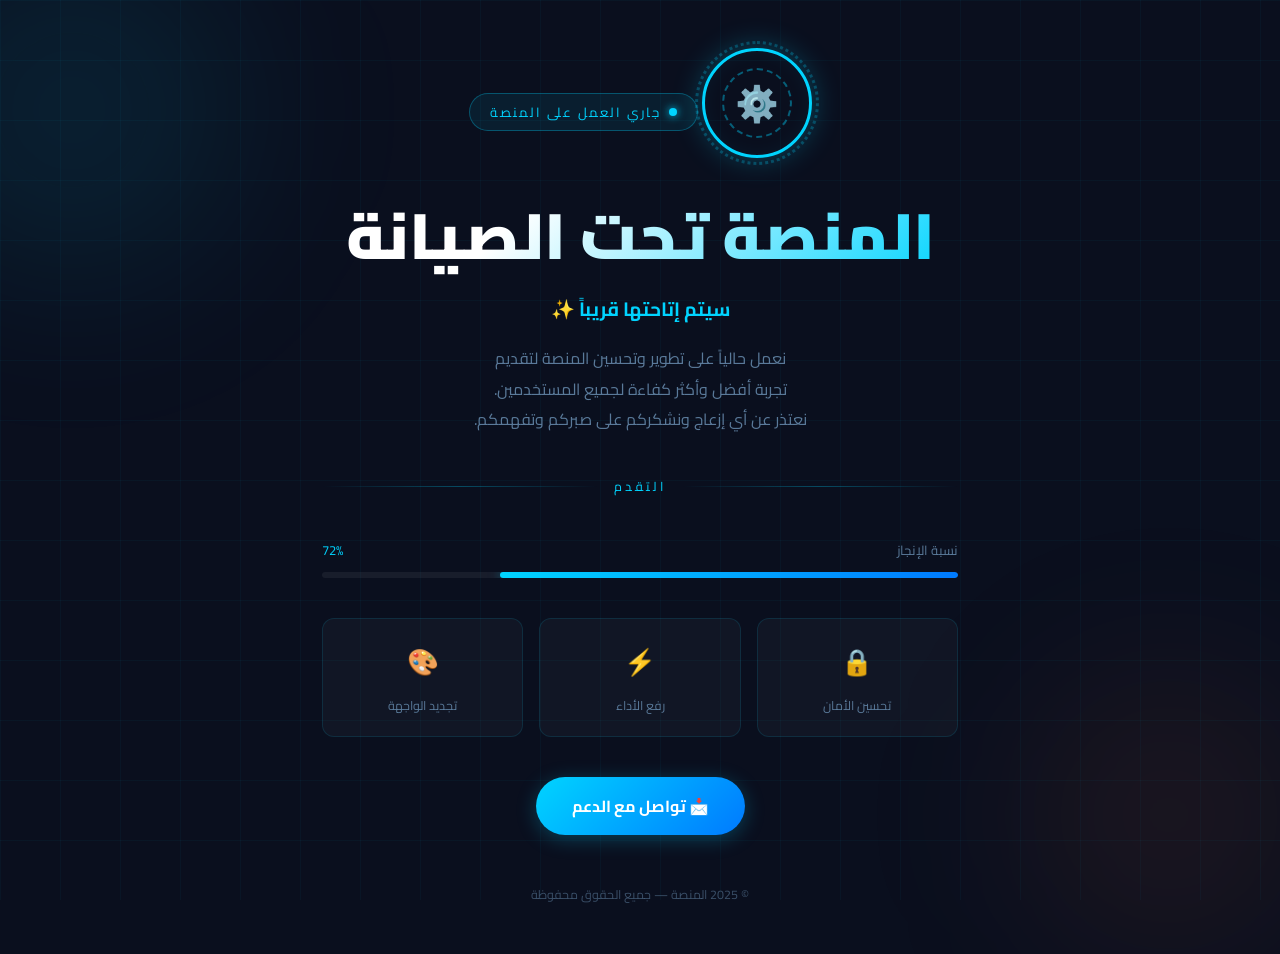
==== index.html @ c3a26ca6 "index.html" ====
<!DOCTYPE html>
<html lang="ar" dir="rtl">
<head>
  <meta charset="UTF-8" />
  <meta name="viewport" content="width=device-width, initial-scale=1.0"/>
  <title>تحت الصيانة</title>
  <link href="https://fonts.googleapis.com/css2?family=Cairo:wght@300;400;700;900&display=swap" rel="stylesheet"/>
  <style>
    *, *::before, *::after { margin: 0; padding: 0; box-sizing: border-box; }

    :root {
      --bg: #0a0f1e;
      --accent: #00d4ff;
      --accent2: #ff6b35;
      --text: #e8f4fd;
      --muted: #5a7a9a;
      --glow: rgba(0, 212, 255, 0.15);
    }

    body {
      background: var(--bg);
      font-family: 'Cairo', sans-serif;
      color: var(--text);
      min-height: 100vh;
      display: flex;
      align-items: center;
      justify-content: center;
      overflow: hidden;
      position: relative;
    }

    /* Animated grid background */
    body::before {
      content: '';
      position: fixed;
      inset: 0;
      background-image:
        linear-gradient(rgba(0,212,255,0.04) 1px, transparent 1px),
        linear-gradient(90deg, rgba(0,212,255,0.04) 1px, transparent 1px);
      background-size: 60px 60px;
      animation: gridMove 20s linear infinite;
      pointer-events: none;
    }

    @keyframes gridMove {
      0% { transform: translateY(0); }
      100% { transform: translateY(60px); }
    }

    /* Glowing orbs */
    .orb {
      position: fixed;
      border-radius: 50%;
      filter: blur(80px);
      pointer-events: none;
      animation: drift 8s ease-in-out infinite alternate;
    }
    .orb1 {
      width: 400px; height: 400px;
      background: radial-gradient(circle, rgba(0,212,255,0.12), transparent);
      top: -10%; left: -10%;
    }
    .orb2 {
      width: 350px; height: 350px;
      background: radial-gradient(circle, rgba(255,107,53,0.1), transparent);
      bottom: -10%; right: -5%;
      animation-delay: -4s;
    }
    @keyframes drift {
      from { transform: translate(0, 0); }
      to { transform: translate(30px, 30px); }
    }

    .container {
      position: relative;
      z-index: 10;
      text-align: center;
      padding: 3rem 2rem;
      max-width: 700px;
      width: 100%;
    }

    /* Gear icon */
    .gear-wrapper {
      position: relative;
      display: inline-block;
      margin-bottom: 2.5rem;
    }
    .gear-outer {
      width: 110px; height: 110px;
      border: 3px solid var(--accent);
      border-radius: 50%;
      display: flex; align-items: center; justify-content: center;
      position: relative;
      animation: spin 12s linear infinite;
      box-shadow: 0 0 30px rgba(0,212,255,0.3), inset 0 0 20px rgba(0,212,255,0.05);
    }
    .gear-inner {
      width: 70px; height: 70px;
      border: 2px dashed rgba(0,212,255,0.4);
      border-radius: 50%;
      display: flex; align-items: center; justify-content: center;
      animation: spin 6s linear infinite reverse;
    }
    .gear-icon {
      font-size: 2.2rem;
      animation: spin 4s linear infinite;
    }
    @keyframes spin {
      from { transform: rotate(0deg); }
      to { transform: rotate(360deg); }
    }

    /* Teeth around gear */
    .gear-outer::before {
      content: '';
      position: absolute;
      inset: -10px;
      border-radius: 50%;
      border: 3px dotted rgba(0,212,255,0.25);
    }

    /* Status badge */
    .status-badge {
      display: inline-flex;
      align-items: center;
      gap: 8px;
      background: rgba(0,212,255,0.08);
      border: 1px solid rgba(0,212,255,0.3);
      border-radius: 50px;
      padding: 6px 20px;
      font-size: 0.82rem;
      color: var(--accent);
      letter-spacing: 2px;
      text-transform: uppercase;
      margin-bottom: 1.8rem;
    }
    .pulse-dot {
      width: 8px; height: 8px;
      background: var(--accent);
      border-radius: 50%;
      animation: pulse 1.5s ease-in-out infinite;
      box-shadow: 0 0 8px var(--accent);
    }
    @keyframes pulse {
      0%, 100% { transform: scale(1); opacity: 1; }
      50% { transform: scale(1.4); opacity: 0.5; }
    }

    h1 {
      font-size: clamp(2.4rem, 6vw, 4rem);
      font-weight: 900;
      line-height: 1.2;
      margin-bottom: 1rem;
      background: linear-gradient(135deg, #fff 30%, var(--accent) 100%);
      -webkit-background-clip: text;
      -webkit-text-fill-color: transparent;
      background-clip: text;
    }

    .subtitle {
      font-size: 1.2rem;
      color: var(--accent);
      font-weight: 700;
      margin-bottom: 1rem;
    }

    p {
      font-size: 1rem;
      color: var(--muted);
      line-height: 1.9;
      margin-bottom: 2.5rem;
    }

    /* Divider */
    .divider {
      display: flex; align-items: center; gap: 1rem;
      margin-bottom: 2.5rem;
    }
    .divider-line {
      flex: 1;
      height: 1px;
      background: linear-gradient(to right, transparent, rgba(0,212,255,0.3), transparent);
    }
    .divider-text {
      color: var(--accent);
      font-size: 0.8rem;
      letter-spacing: 3px;
    }

    /* Progress bar */
    .progress-section {
      margin-bottom: 2.5rem;
    }
    .progress-label {
      display: flex;
      justify-content: space-between;
      font-size: 0.82rem;
      color: var(--muted);
      margin-bottom: 0.6rem;
    }
    .progress-bar {
      height: 6px;
      background: rgba(255,255,255,0.06);
      border-radius: 10px;
      overflow: hidden;
    }
    .progress-fill {
      height: 100%;
      width: 0;
      border-radius: 10px;
      background: linear-gradient(90deg, var(--accent), #007aff);
      box-shadow: 0 0 12px rgba(0,212,255,0.5);
      animation: fillBar 3s ease-out forwards 0.5s;
    }
    @keyframes fillBar {
      to { width: 72%; }
    }

    /* Cards */
    .cards {
      display: grid;
      grid-template-columns: repeat(3, 1fr);
      gap: 1rem;
      margin-bottom: 2.5rem;
    }
    .card {
      background: rgba(255,255,255,0.03);
      border: 1px solid rgba(0,212,255,0.12);
      border-radius: 12px;
      padding: 1.2rem 0.8rem;
      transition: border-color 0.3s, background 0.3s;
    }
    .card:hover {
      border-color: rgba(0,212,255,0.35);
      background: rgba(0,212,255,0.05);
    }
    .card-icon { font-size: 1.6rem; margin-bottom: 0.5rem; }
    .card-label { font-size: 0.78rem; color: var(--muted); }

    /* CTA */
    .notify-btn {
      display: inline-flex;
      align-items: center;
      gap: 10px;
      background: linear-gradient(135deg, var(--accent), #007aff);
      color: #fff;
      border: none;
      border-radius: 50px;
      padding: 14px 36px;
      font-family: 'Cairo', sans-serif;
      font-size: 1rem;
      font-weight: 700;
      cursor: pointer;
      transition: transform 0.2s, box-shadow 0.2s;
      box-shadow: 0 4px 20px rgba(0,212,255,0.25);
      text-decoration: none;
    }
    .notify-btn:hover {
      transform: translateY(-2px);
      box-shadow: 0 8px 30px rgba(0,212,255,0.4);
    }

    /* Footer */
    .footer {
      margin-top: 3rem;
      font-size: 0.78rem;
      color: rgba(90,122,154,0.6);
    }

    /* Entry animation */
    .container > * {
      opacity: 0;
      transform: translateY(20px);
      animation: fadeUp 0.6s ease forwards;
    }
    .container > *:nth-child(1) { animation-delay: 0.1s; }
    .container > *:nth-child(2) { animation-delay: 0.2s; }
    .container > *:nth-child(3) { animation-delay: 0.3s; }
    .container > *:nth-child(4) { animation-delay: 0.4s; }
    .container > *:nth-child(5) { animation-delay: 0.45s; }
    .container > *:nth-child(6) { animation-delay: 0.5s; }
    .container > *:nth-child(7) { animation-delay: 0.55s; }
    .container > *:nth-child(8) { animation-delay: 0.6s; }
    .container > *:nth-child(9) { animation-delay: 0.65s; }
    @keyframes fadeUp {
      to { opacity: 1; transform: translateY(0); }
    }

    @media (max-width: 500px) {
      .cards { grid-template-columns: 1fr; }
    }
  </style>
</head>
<body>

  <div class="orb orb1"></div>
  <div class="orb orb2"></div>

  <div class="container">

    <div class="gear-wrapper">
      <div class="gear-outer">
        <div class="gear-inner">
          <span class="gear-icon">⚙️</span>
        </div>
      </div>
    </div>

    <div class="status-badge">
      <span class="pulse-dot"></span>
      جاري العمل على المنصة
    </div>

    <h1>المنصة تحت الصيانة</h1>

    <p class="subtitle">سيتم إتاحتها قريباً ✨</p>

    <p>
      نعمل حالياً على تطوير وتحسين المنصة لتقديم<br/>
      تجربة أفضل وأكثر كفاءة لجميع المستخدمين.<br/>
      نعتذر عن أي إزعاج ونشكركم على صبركم وتفهمكم.
    </p>

    <div class="divider">
      <div class="divider-line"></div>
      <span class="divider-text">التقدم</span>
      <div class="divider-line"></div>
    </div>

    <div class="progress-section">
      <div class="progress-label">
        <span>نسبة الإنجاز</span>
        <span style="color: var(--accent)">72%</span>
      </div>
      <div class="progress-bar">
        <div class="progress-fill"></div>
      </div>
    </div>

    <div class="cards">
      <div class="card">
        <div class="card-icon">🔒</div>
        <div class="card-label">تحسين الأمان</div>
      </div>
      <div class="card">
        <div class="card-icon">⚡</div>
        <div class="card-label">رفع الأداء</div>
      </div>
      <div class="card">
        <div class="card-icon">🎨</div>
        <div class="card-label">تجديد الواجهة</div>
      </div>
    </div>

    <a href="https://chat.whatsapp.com/LGRHUx0HcSVK1HhfUCw0yp?mode=gi_t" class="notify-btn">
      📩 تواصل مع الدعم
    </a>

    <div class="footer">
      © 2025 المنصة — جميع الحقوق محفوظة
    </div>

  </div>

</body>
</html>
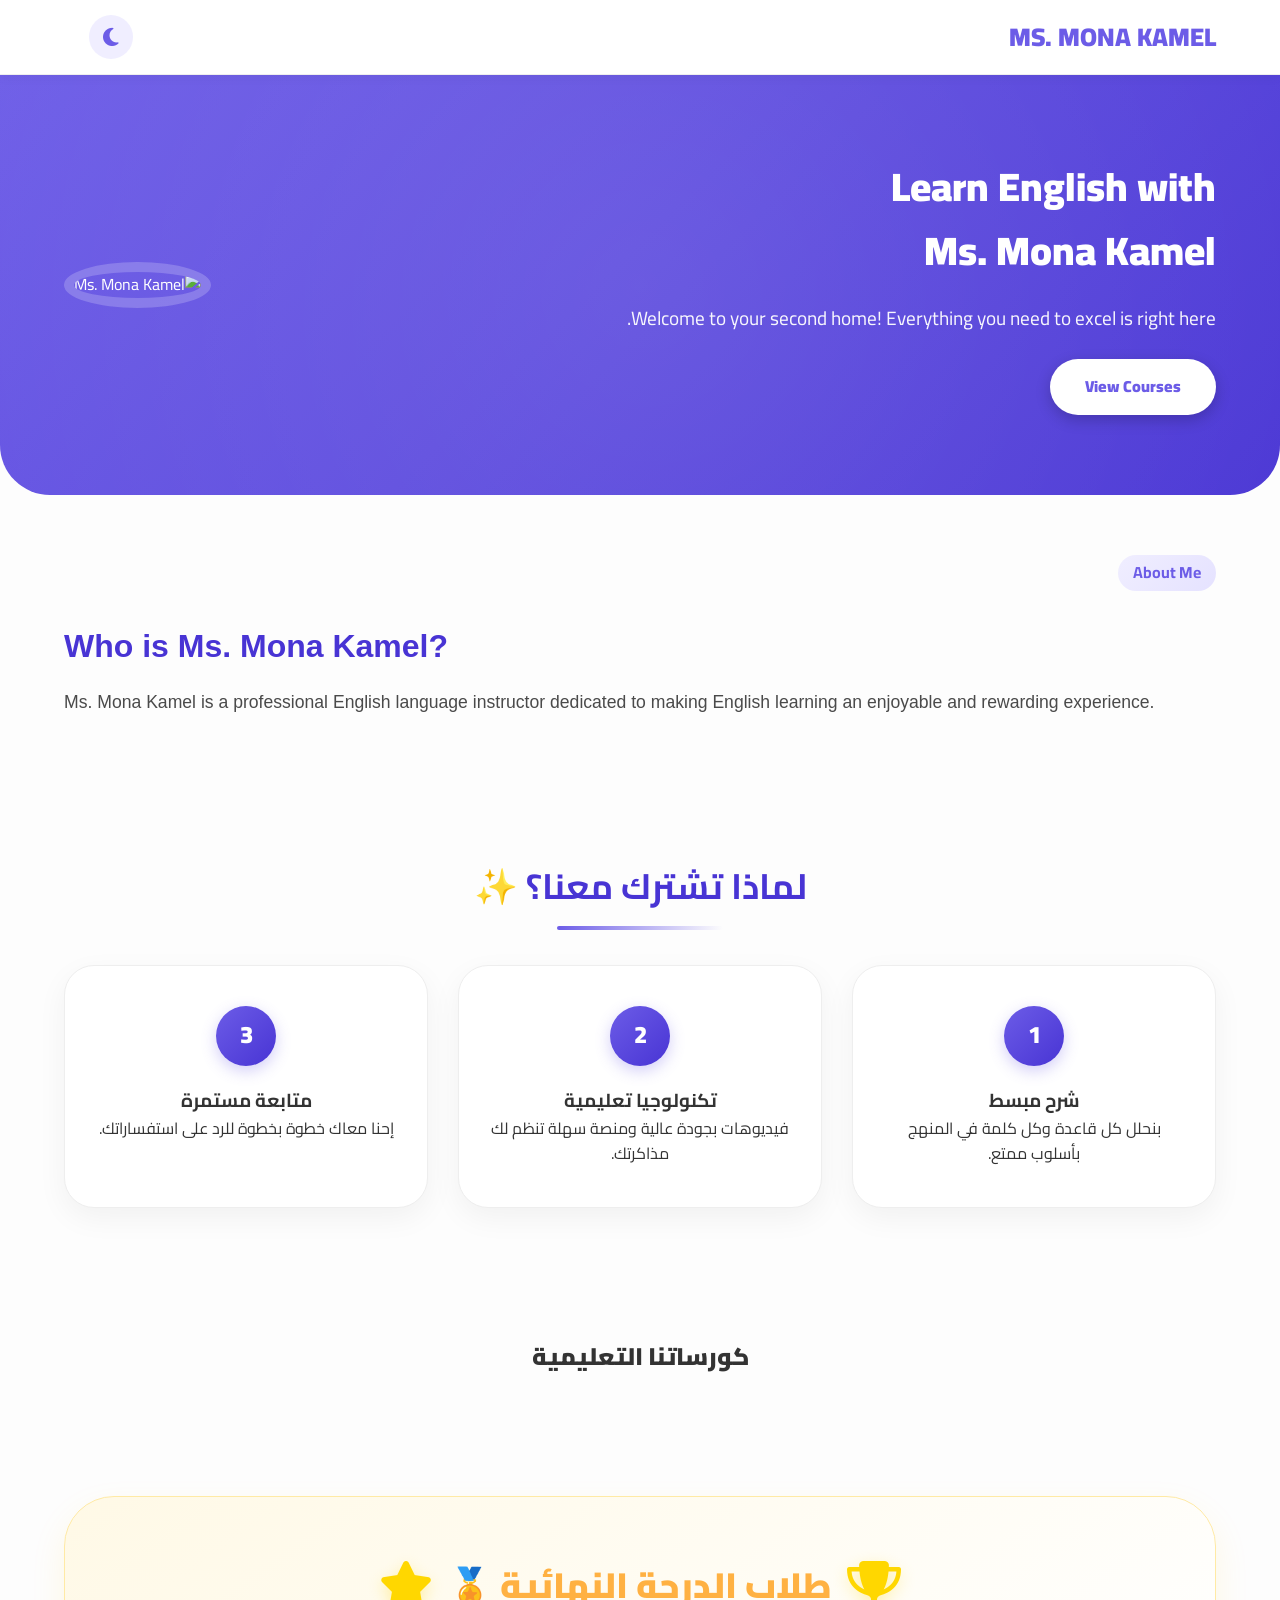
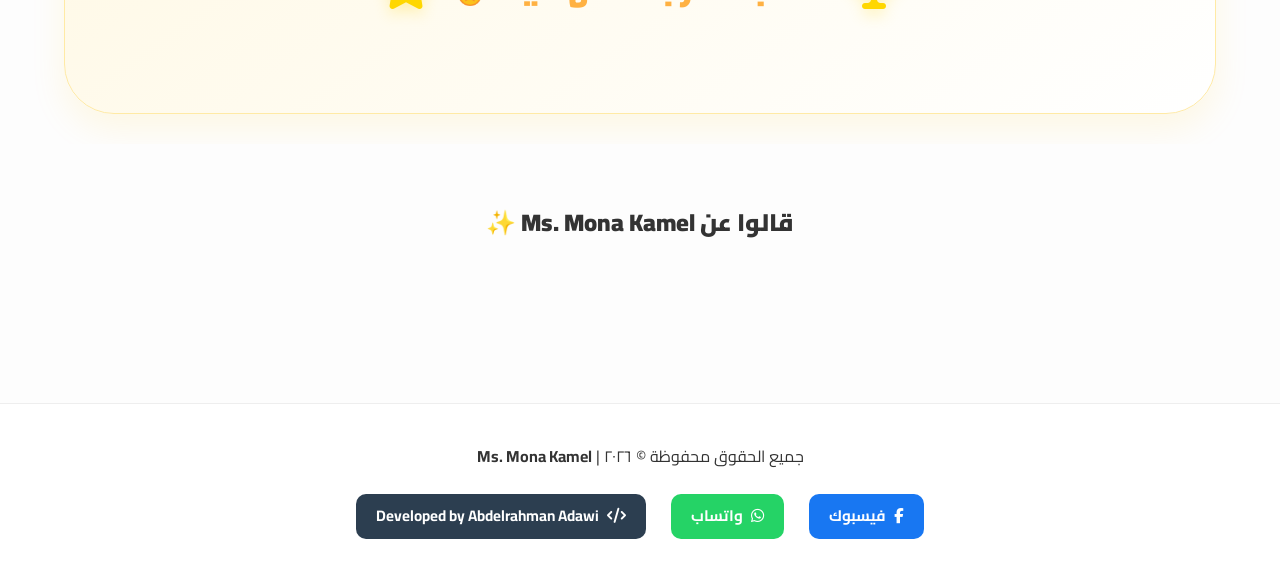
==== commit 854ff6e5: "Add files via upload" ====
--- a/index.html
+++ b/index.html
@@ -1,367 +1,524 @@
 <!DOCTYPE html>
 <html lang="ar" dir="rtl">
 <head>
-  <meta charset="UTF-8" />
-  <meta name="viewport" content="width=device-width, initial-scale=1.0"/>
-  <title>تحت الصيانة</title>
-  <link href="https://fonts.googleapis.com/css2?family=Cairo:wght@300;400;700;900&display=swap" rel="stylesheet"/>
-  <style>
-    *, *::before, *::after { margin: 0; padding: 0; box-sizing: border-box; }
-
-    :root {
-      --bg: #0a0f1e;
-      --accent: #00d4ff;
-      --accent2: #ff6b35;
-      --text: #e8f4fd;
-      --muted: #5a7a9a;
-      --glow: rgba(0, 212, 255, 0.15);
-    }
-
-    body {
-      background: var(--bg);
-      font-family: 'Cairo', sans-serif;
-      color: var(--text);
-      min-height: 100vh;
-      display: flex;
-      align-items: center;
-      justify-content: center;
-      overflow: hidden;
-      position: relative;
-    }
-
-    /* Animated grid background */
-    body::before {
-      content: '';
-      position: fixed;
-      inset: 0;
-      background-image:
-        linear-gradient(rgba(0,212,255,0.04) 1px, transparent 1px),
-        linear-gradient(90deg, rgba(0,212,255,0.04) 1px, transparent 1px);
-      background-size: 60px 60px;
-      animation: gridMove 20s linear infinite;
-      pointer-events: none;
-    }
-
-    @keyframes gridMove {
-      0% { transform: translateY(0); }
-      100% { transform: translateY(60px); }
-    }
-
-    /* Glowing orbs */
-    .orb {
-      position: fixed;
-      border-radius: 50%;
-      filter: blur(80px);
-      pointer-events: none;
-      animation: drift 8s ease-in-out infinite alternate;
-    }
-    .orb1 {
-      width: 400px; height: 400px;
-      background: radial-gradient(circle, rgba(0,212,255,0.12), transparent);
-      top: -10%; left: -10%;
-    }
-    .orb2 {
-      width: 350px; height: 350px;
-      background: radial-gradient(circle, rgba(255,107,53,0.1), transparent);
-      bottom: -10%; right: -5%;
-      animation-delay: -4s;
-    }
-    @keyframes drift {
-      from { transform: translate(0, 0); }
-      to { transform: translate(30px, 30px); }
-    }
-
-    .container {
-      position: relative;
-      z-index: 10;
-      text-align: center;
-      padding: 3rem 2rem;
-      max-width: 700px;
-      width: 100%;
-    }
-
-    /* Gear icon */
-    .gear-wrapper {
-      position: relative;
-      display: inline-block;
-      margin-bottom: 2.5rem;
-    }
-    .gear-outer {
-      width: 110px; height: 110px;
-      border: 3px solid var(--accent);
-      border-radius: 50%;
-      display: flex; align-items: center; justify-content: center;
-      position: relative;
-      animation: spin 12s linear infinite;
-      box-shadow: 0 0 30px rgba(0,212,255,0.3), inset 0 0 20px rgba(0,212,255,0.05);
-    }
-    .gear-inner {
-      width: 70px; height: 70px;
-      border: 2px dashed rgba(0,212,255,0.4);
-      border-radius: 50%;
-      display: flex; align-items: center; justify-content: center;
-      animation: spin 6s linear infinite reverse;
-    }
-    .gear-icon {
-      font-size: 2.2rem;
-      animation: spin 4s linear infinite;
-    }
-    @keyframes spin {
-      from { transform: rotate(0deg); }
-      to { transform: rotate(360deg); }
-    }
-
-    /* Teeth around gear */
-    .gear-outer::before {
-      content: '';
-      position: absolute;
-      inset: -10px;
-      border-radius: 50%;
-      border: 3px dotted rgba(0,212,255,0.25);
-    }
-
-    /* Status badge */
-    .status-badge {
-      display: inline-flex;
-      align-items: center;
-      gap: 8px;
-      background: rgba(0,212,255,0.08);
-      border: 1px solid rgba(0,212,255,0.3);
-      border-radius: 50px;
-      padding: 6px 20px;
-      font-size: 0.82rem;
-      color: var(--accent);
-      letter-spacing: 2px;
-      text-transform: uppercase;
-      margin-bottom: 1.8rem;
-    }
-    .pulse-dot {
-      width: 8px; height: 8px;
-      background: var(--accent);
-      border-radius: 50%;
-      animation: pulse 1.5s ease-in-out infinite;
-      box-shadow: 0 0 8px var(--accent);
-    }
-    @keyframes pulse {
-      0%, 100% { transform: scale(1); opacity: 1; }
-      50% { transform: scale(1.4); opacity: 0.5; }
-    }
-
-    h1 {
-      font-size: clamp(2.4rem, 6vw, 4rem);
-      font-weight: 900;
-      line-height: 1.2;
-      margin-bottom: 1rem;
-      background: linear-gradient(135deg, #fff 30%, var(--accent) 100%);
-      -webkit-background-clip: text;
-      -webkit-text-fill-color: transparent;
-      background-clip: text;
-    }
-
-    .subtitle {
-      font-size: 1.2rem;
-      color: var(--accent);
-      font-weight: 700;
-      margin-bottom: 1rem;
-    }
-
-    p {
-      font-size: 1rem;
-      color: var(--muted);
-      line-height: 1.9;
-      margin-bottom: 2.5rem;
-    }
-
-    /* Divider */
-    .divider {
-      display: flex; align-items: center; gap: 1rem;
-      margin-bottom: 2.5rem;
-    }
-    .divider-line {
-      flex: 1;
-      height: 1px;
-      background: linear-gradient(to right, transparent, rgba(0,212,255,0.3), transparent);
-    }
-    .divider-text {
-      color: var(--accent);
-      font-size: 0.8rem;
-      letter-spacing: 3px;
-    }
-
-    /* Progress bar */
-    .progress-section {
-      margin-bottom: 2.5rem;
-    }
-    .progress-label {
-      display: flex;
-      justify-content: space-between;
-      font-size: 0.82rem;
-      color: var(--muted);
-      margin-bottom: 0.6rem;
-    }
-    .progress-bar {
-      height: 6px;
-      background: rgba(255,255,255,0.06);
-      border-radius: 10px;
-      overflow: hidden;
-    }
-    .progress-fill {
-      height: 100%;
-      width: 0;
-      border-radius: 10px;
-      background: linear-gradient(90deg, var(--accent), #007aff);
-      box-shadow: 0 0 12px rgba(0,212,255,0.5);
-      animation: fillBar 3s ease-out forwards 0.5s;
-    }
-    @keyframes fillBar {
-      to { width: 72%; }
-    }
-
-    /* Cards */
-    .cards {
-      display: grid;
-      grid-template-columns: repeat(3, 1fr);
-      gap: 1rem;
-      margin-bottom: 2.5rem;
-    }
-    .card {
-      background: rgba(255,255,255,0.03);
-      border: 1px solid rgba(0,212,255,0.12);
-      border-radius: 12px;
-      padding: 1.2rem 0.8rem;
-      transition: border-color 0.3s, background 0.3s;
-    }
-    .card:hover {
-      border-color: rgba(0,212,255,0.35);
-      background: rgba(0,212,255,0.05);
-    }
-    .card-icon { font-size: 1.6rem; margin-bottom: 0.5rem; }
-    .card-label { font-size: 0.78rem; color: var(--muted); }
-
-    /* CTA */
-    .notify-btn {
-      display: inline-flex;
-      align-items: center;
-      gap: 10px;
-      background: linear-gradient(135deg, var(--accent), #007aff);
-      color: #fff;
-      border: none;
-      border-radius: 50px;
-      padding: 14px 36px;
-      font-family: 'Cairo', sans-serif;
-      font-size: 1rem;
-      font-weight: 700;
-      cursor: pointer;
-      transition: transform 0.2s, box-shadow 0.2s;
-      box-shadow: 0 4px 20px rgba(0,212,255,0.25);
-      text-decoration: none;
-    }
-    .notify-btn:hover {
-      transform: translateY(-2px);
-      box-shadow: 0 8px 30px rgba(0,212,255,0.4);
-    }
-
-    /* Footer */
-    .footer {
-      margin-top: 3rem;
-      font-size: 0.78rem;
-      color: rgba(90,122,154,0.6);
-    }
-
-    /* Entry animation */
-    .container > * {
-      opacity: 0;
-      transform: translateY(20px);
-      animation: fadeUp 0.6s ease forwards;
-    }
-    .container > *:nth-child(1) { animation-delay: 0.1s; }
-    .container > *:nth-child(2) { animation-delay: 0.2s; }
-    .container > *:nth-child(3) { animation-delay: 0.3s; }
-    .container > *:nth-child(4) { animation-delay: 0.4s; }
-    .container > *:nth-child(5) { animation-delay: 0.45s; }
-    .container > *:nth-child(6) { animation-delay: 0.5s; }
-    .container > *:nth-child(7) { animation-delay: 0.55s; }
-    .container > *:nth-child(8) { animation-delay: 0.6s; }
-    .container > *:nth-child(9) { animation-delay: 0.65s; }
-    @keyframes fadeUp {
-      to { opacity: 1; transform: translateY(0); }
-    }
-
-    @media (max-width: 500px) {
-      .cards { grid-template-columns: 1fr; }
-    }
-  </style>
+    <meta charset="UTF-8">
+    <meta name="viewport" content="width=device-width, initial-scale=1.0, maximum-scale=5.0, user-scalable=yes, viewport-fit=cover">
+    <meta name="description" content="منصة تعليمية متكاملة مع الأستاذة منى كمال - شرح مبسط، اختبارات، متابعة مستمرة">
+    <meta name="theme-color" content="#6c5ce7">
+    <title>Ms. Mona Kamel | English Academy</title>
+    
+    <!-- Preload fonts and css -->
+    <link rel="preconnect" href="https://fonts.googleapis.com">
+    <link rel="preconnect" href="https://fonts.gstatic.com" crossorigin>
+    <link href="https://fonts.googleapis.com/css2?family=Cairo:wght@400;600;700;900&display=swap" rel="stylesheet">
+    <link rel="stylesheet" href="https://cdnjs.cloudflare.com/ajax/libs/font-awesome/6.4.0/css/all.min.css">
+    
+    <!-- Main CSS -->
+    <link rel="stylesheet" href="style.css?v=2.0">
+    
+    <!-- Preload hero image -->
+    <link rel="preload" as="image" href="mona.jpg">
+    
+    <!-- Open Graph / Facebook -->
+    <meta property="og:type" content="website">
+    <meta property="og:url" content="https://monaacademy-cd983.web.app/">
+    <meta property="og:title" content="Ms. Mona Kamel | English Academy">
+    <meta property="og:description" content="منصة تعليمية متكاملة مع الأستاذة منى كمال - شرح مبسط، اختبارات تفاعلية، متابعة مستمرة">
+    <meta property="og:image" content="https://monaacademy-cd983.web.app/mona.jpg">
+    
+    <!-- Twitter -->
+    <meta property="twitter:card" content="summary_large_image">
+    <meta property="twitter:url" content="https://monaacademy-cd983.web.app/">
+    <meta property="twitter:title" content="Ms. Mona Kamel | English Academy">
+    <meta property="twitter:description" content="منصة تعليمية متكاملة مع الأستاذة منى كمال">
+    <meta property="twitter:image" content="https://monaacademy-cd983.web.app/mona.jpg">
+    
+ 
+    
+    <style>
+        /* الأنماط الحرجة فقط */
+        .skeleton { background: linear-gradient(90deg, #f0f0f0 25%, #e0e0e0 50%, #f0f0f0 75%); background-size: 200% 100%; animation: skeleton-loading 1.5s infinite; border-radius: 10px; min-height: 200px; }
+        @keyframes skeleton-loading { 0% { background-position: 200% 0; } 100% { background-position: -200% 0; } }
+        .offline-indicator { position: fixed; top: 0; left: 0; right: 0; background: #ff7675; color: white; text-align: center; padding: 8px; font-size: 0.9rem; z-index: 10000; transform: translateY(-100%); transition: transform 0.3s ease; }
+        .offline-indicator.show { transform: translateY(0); }
+        .progress-indicator { position: fixed; top: 0; left: 0; right: 0; height: 3px; background: linear-gradient(90deg, #6c5ce7, #8b7cf0); z-index: 10001; transform: scaleX(0); transform-origin: 0 0; transition: transform 0.3s ease; }
+        .progress-indicator.loading { transform: scaleX(1); }
+        .toast-container { position: fixed; top: 20px; left: 20px; z-index: 10000; pointer-events: none; }
+    </style>
 </head>
 <body>
-
-  <div class="orb orb1"></div>
-  <div class="orb orb2"></div>
-
-  <div class="container">
-
-    <div class="gear-wrapper">
-      <div class="gear-outer">
-        <div class="gear-inner">
-          <span class="gear-icon">⚙️</span>
+    <!-- Progress Indicator -->
+    <div id="progressIndicator" class="progress-indicator"></div>
+    
+    <!-- Offline Indicator -->
+    <div id="offlineIndicator" class="offline-indicator">
+        <i class="fas fa-wifi-slash"></i>
+        أنت غير متصل بالإنترنت - بعض الميزات قد لا تعمل
+    </div>
+
+    <header>
+        <div class="logo-text" id="logoText">MS. MONA KAMEL</div>
+        <div class="header-controls">
+    <div class="dark-mode-toggle" onclick="window.toggleDarkMode()">
+        <i class="fas fa-moon" id="darkModeIcon"></i>
+    </div>
+    <div id="authStatus"></div>
+</div>
+    </header>
+
+    <!-- HAMBURGER DROPDOWN -->
+    <div id="menuDropdown" class="dropdown-menu">
+        <a id="homeMenuItem" style="display: none;" class="touch-feedback"><i class="fas fa-home" style="margin-left: 10px;"></i> الرئيسية</a>
+        <hr id="menuDivider" style="display: none;">
+        <a id="logoutMenuItem" style="display: none; color: var(--danger);" class="touch-feedback"><i class="fas fa-sign-out-alt" style="margin-left: 10px;"></i> تسجيل الخروج</a>
+    </div>
+
+    <!-- SUBSCRIPTION MODAL -->
+    <div id="subscriptionModal" class="subscription-modal">
+        <div class="subscription-content">
+            <i class="fas fa-times-circle" style="position: absolute; left: 20px; top: 20px; font-size: 1.5rem; color: #ccc; cursor: pointer;" id="closeSubscriptionBtn"></i>
+            <h2 style="color: var(--main); margin-bottom: 20px;">🎯 اشترك في الكورس</h2>
+            <div id="subCourseInfo" style="font-size: 1.2rem; font-weight: bold; margin-bottom: 20px;"></div>
+            <div class="sub-option">
+                <button type="button" id="previewBtn" class="sub-btn">👁️ مشاهدة المحتوى</button>
+                <button type="button" id="subscribeBtn" class="sub-btn primary">✅ اشتراك</button>
+            </div>
+            <div id="subscriptionIdSection" style="display: none;">
+                <p style="color: #666; margin-bottom: 10px;">أدخل كود الطالب الخاص بك (ID) لتأكيد الاشتراك:</p>
+                <input type="text" id="subscriptionIdInput" class="id-input" placeholder="1234567890" maxlength="10" inputmode="numeric" pattern="[0-9]*">
+                <button type="button" id="confirmSubscribeBtn" class="auth-btn" style="width: 100%; margin-top: 10px; background: var(--main); color: white; border: none; padding: 12px; border-radius: 12px; font-weight: bold; cursor: pointer;">تأكيد الاشتراك</button>
+                <div id="subError" style="color: var(--danger); margin-top: 10px; font-size: 0.9rem;"></div>
+            </div>
         </div>
-      </div>
-    </div>
-
-    <div class="status-badge">
-      <span class="pulse-dot"></span>
-      جاري العمل على المنصة
-    </div>
-
-    <h1>المنصة تحت الصيانة</h1>
-
-    <p class="subtitle">سيتم إتاحتها قريباً ✨</p>
-
-    <p>
-      نعمل حالياً على تطوير وتحسين المنصة لتقديم<br/>
-      تجربة أفضل وأكثر كفاءة لجميع المستخدمين.<br/>
-      نعتذر عن أي إزعاج ونشكركم على صبركم وتفهمكم.
-    </p>
-
-    <div class="divider">
-      <div class="divider-line"></div>
-      <span class="divider-text">التقدم</span>
-      <div class="divider-line"></div>
-    </div>
-
-    <div class="progress-section">
-      <div class="progress-label">
-        <span>نسبة الإنجاز</span>
-        <span style="color: var(--accent)">72%</span>
-      </div>
-      <div class="progress-bar">
-        <div class="progress-fill"></div>
-      </div>
-    </div>
-
-    <div class="cards">
-      <div class="card">
-        <div class="card-icon">🔒</div>
-        <div class="card-label">تحسين الأمان</div>
-      </div>
-      <div class="card">
-        <div class="card-icon">⚡</div>
-        <div class="card-label">رفع الأداء</div>
-      </div>
-      <div class="card">
-        <div class="card-icon">🎨</div>
-        <div class="card-label">تجديد الواجهة</div>
-      </div>
-    </div>
-
-    <a href="https://chat.whatsapp.com/LGRHUx0HcSVK1HhfUCw0yp?mode=gi_t" class="notify-btn">
-      📩 تواصل مع الدعم
-    </a>
-
-    <div class="footer">
-      © 2025 المنصة — جميع الحقوق محفوظة
-    </div>
-
-  </div>
-
+    </div>
+
+    <!-- HOME PAGE -->
+    <div id="homePage">
+        <section class="hero">
+            <div class="hero-content">
+                <h1>Learn English with <br> Ms. Mona Kamel</h1>
+                <p>Welcome to your second home! Everything you need to excel is right here.</p><br>
+                <a href="#courses" class="btn-hero" style="background: #fff; color: var(--main); padding: 15px 35px; border-radius: 50px; text-decoration: none; font-weight: 900;">View Courses</a>
+            </div>
+            <div class="hero-image"><img src="mona.jpg" alt="Ms. Mona Kamel" width="300" height="300"></div>
+        </section>
+
+        <section class="about-section">
+            <span class="about-tag">About Me</span>
+            <div class="about-content">
+                <h2>Who is Ms. Mona Kamel?</h2>
+                <p>Ms. Mona Kamel is a professional English language instructor dedicated to making English learning an enjoyable and rewarding experience.</p>
+            </div>
+        </section>
+        
+        <section class="features">
+            <h2>لماذا تشترك معنا؟ ✨</h2>
+            <div class="features-grid">
+                <div class="feat-card"><div class="num-circle">1</div><h3>شرح مبسط</h3><p>بنحلل كل قاعدة وكل كلمة في المنهج بأسلوب ممتع.</p></div>
+                <div class="feat-card"><div class="num-circle">2</div><h3>تكنولوجيا تعليمية</h3><p>فيديوهات بجودة عالية ومنصة سهلة تنظم لك مذاكرتك.</p></div>
+                <div class="feat-card"><div class="num-circle">3</div><h3>متابعة مستمرة</h3><p>إحنا معاك خطوة بخطوة للرد على استفساراتك.</p></div>
+            </div>
+        </section>
+
+        <!-- كورساتنا التعليمية -->
+        <section class="courses" id="courses">
+            <h2 style="text-align: center; margin-bottom: 40px; font-weight: 900;">كورساتنا التعليمية</h2>
+            <div id="foldersGrid" class="course-grid">
+                <!-- Skeleton Loading -->
+                <div class="skeleton"></div>
+                <div class="skeleton"></div>
+                <div class="skeleton"></div>
+            </div>
+        </section>
+
+        <!-- PERFECT SCORES SECTION -->
+        <section id="perfectScoresSection" class="perfect-section" style="display: block;">
+            <div class="perfect-header">
+                <i class="fas fa-trophy"></i>
+                <h2>طلاب الدرجة النهائية 🏅</h2>
+                <i class="fas fa-star"></i>
+            </div>
+            <div id="perfectScoresGrid" class="perfect-grid"></div>
+        </section>
+
+        <!-- REVIEWS SECTION -->
+        <section class="reviews">
+            <h2 style="margin-bottom: 40px; font-weight: 900;">قالوا عن Ms. Mona Kamel ✨</h2>
+            <div class="reviews-grid" id="testiGrid"></div>
+            <div id="reviewSectionContainer"></div>
+        </section>
+    </div>
+
+    <!-- COURSE CONTENT AREA -->
+    <div id="contentArea" style="display: none;">
+        <button type="button" id="backToHomeBtn" style="background:#f0eeff; color:var(--main); border:none; padding:10px 25px; border-radius:15px; cursor:pointer; font-weight:bold; margin-bottom:25px; font-family:'Cairo';">
+            <i class="fas fa-arrow-right"></i> العودة للرئيسية
+        </button>
+        <h2 id="folderTitleName" style="margin-bottom:30px; color:var(--dark); text-align:center; font-weight: 900;"></h2>
+      
+<!-- حاوية رابط مجموعة واتساب -->
+<div id="whatsappGroupContainer" style="margin-bottom: 20px;"></div>
+  
+        <!-- Rating Section -->
+        <div id="courseRatingSection" class="rating-box" style="display: none;"></div>
+        
+        <div id="combinedGrid" class="content-grid"></div>
+    </div>
+    
+    
+           <!-- حاوية الواجبات -->
+        <div id="assignmentsContainer" style="margin-top: 30px;"></div>
+
+    <!-- QUIZ / VIDEO OVERLAY -->
+    <div id="quizOverlay">
+        <div class="quiz-header">
+            <h2 id="quizTitle" style="font-weight: 900; color: var(--main);"></h2>
+            <button type="button" id="closeQuizBtn" style="background:var(--danger); color:white; border:none; padding:8px 20px; border-radius:10px; cursor:pointer; font-weight:bold; font-family:'Cairo';">إغلاق</button>
+        </div>
+        <div id="quizContainer" style="max-width: 800px; margin: 0 auto; padding-bottom: 100px;"></div>
+    </div>
+
+    <!-- LOGIN & REGISTRATION MODAL -->
+    <div id="loginModal" class="modal">
+        <div class="modal-content">
+            <span class="close-modal" id="closeLoginBtn">&times;</span>
+            
+            <!-- شاشة اختيار تسجيل دخول / حساب جديد -->
+            <div id="authChoice">
+                <h2 style="color:var(--main); margin-bottom:20px;">مرحباً بك 🎓</h2>
+                <button type="button" class="auth-btn" id="showLoginChoiceBtn" style="width:100%; margin-bottom:10px; background:var(--main); color:white; border:none; padding:12px; border-radius:12px; font-weight:bold; cursor:pointer;">
+                    تسجيل الدخول
+                </button>
+                <button type="button" class="auth-btn" id="showRegisterBtn" style="background:#fff; color:var(--main); border:2px solid var(--main); width:100%; margin-bottom:10px; padding:12px; border-radius:12px; font-weight:bold; cursor:pointer;">
+                    إنشاء حساب جديد
+                </button>
+            </div>
+            
+            <!-- شاشة اختيار طريقة تسجيل الدخول -->
+            <div id="loginChoice" style="display:none;">
+                <h2 style="color:var(--main); margin-bottom:20px;">اختر طريقة تسجيل الدخول</h2>
+                <button type="button" class="auth-btn" id="showLoginEmailBtn" style="width:100%; margin-bottom:10px; background:var(--main); color:white; border:none; padding:12px; border-radius:12px; font-weight:bold; cursor:pointer;">
+                    الدخول بالإيميل والباسورد
+                </button>
+                <button type="button" class="auth-btn" id="showLoginUsernameBtn" style="background:#fff; color:var(--main); border:2px solid var(--main); width:100%; margin-bottom:10px; padding:12px; border-radius:12px; font-weight:bold; cursor:pointer;">
+                    الدخول باليوزر نيم والباسورد
+                </button>
+                <button type="button" class="auth-btn" id="loginGoogleBtn" style="background:#fff; color:#444; border:1px solid #ddd; width:100%; display:flex; align-items:center; justify-content:center; gap:10px; cursor:pointer; padding:12px; border-radius:12px; font-weight:bold;">
+                    <img src="https://upload.wikimedia.org/wikipedia/commons/c/c1/Google_%22G%22_logo.svg" width="20" alt="Google"> 
+                    الدخول بواسطة جوجل
+                </button>
+                <p id="backToChoiceFromLogin" style="margin-top:15px; cursor:pointer; font-size:0.8rem; color:var(--main);">العودة للخلف</p>
+            </div>
+            
+            <!-- نموذج تسجيل الدخول بالإيميل -->
+            <div id="loginEmail" style="display:none; text-align:right;">
+                <h2 style="color:var(--main); margin-bottom:20px;">الدخول بالإيميل والباسورد</h2>
+                <input type="email" id="stEmail" class="reg-input" placeholder="example@email.com" dir="ltr" inputmode="email" name="email">
+                <input type="password" id="stPass" class="reg-input" placeholder="كلمة المرور" name="password">
+                <button type="button" class="auth-btn" id="loginEmailSubmitBtn" style="width:100%; margin-top:15px; background:var(--main); color:white; border:none; padding:12px; border-radius:12px; font-weight:bold; cursor:pointer;">
+                    تسجيل الدخول
+                </button>
+                <p id="backToLoginChoiceFromEmail" style="margin-top:15px; cursor:pointer; font-size:0.8rem; color:var(--main);;">العودة للخلف</p>
+            </div>
+            
+            <!-- نموذج تسجيل الدخول باليوزر نيم -->
+            <div id="loginUsername" style="display:none; text-align:right;">
+                <h2 style="color:var(--main); margin-bottom:20px;">الدخول باليوزر نيم والباسورد</h2>
+                <input type="text" id="stUsername" class="reg-input" placeholder="اسم المستخدم" dir="ltr" inputmode="text" name="username">
+                <input type="password" id="stPassUsername" class="reg-input" placeholder="كلمة المرور" name="password">
+                <button type="button" class="auth-btn" id="loginUsernameSubmitBtn" style="width:100%; margin-top:15px; background:var(--main); color:white; border:none; padding:12px; border-radius:12px; font-weight:bold; cursor:pointer;">
+                    تسجيل الدخول
+                </button>
+                <p id="backToLoginChoiceFromUsername" style="margin-top:15px; cursor:pointer; font-size:0.8rem; color:var(--main);;">العودة للخلف</p>
+            </div>
+            
+            <!-- نموذج التسجيل (3 خطوات) -->
+            <div id="registerForm" style="display:none; text-align:right;">
+                <h2 style="color:var(--main); margin-bottom:20px;">إنشاء حساب جديد</h2>
+                
+                <!-- شريط التقدم -->
+                <div class="progress-bar">
+                    <div class="progress-fill" id="regProgress" style="width:33%;"></div>
+                </div>
+                
+                <!-- الخطوة 1: البيانات الشخصية -->
+                <div id="step1" class="step-container active">
+                    <h3 style="color:var(--dark); margin-bottom:15px;">📋 الخطوة 1: البيانات الشخصية</h3>
+                    
+                    <label class="reg-label required-field">الاسم الرباعي</label>
+                    <div class="name-grid">
+                        <input type="text" id="n1" class="reg-input" placeholder="الأول" maxlength="50" inputmode="text" name="firstname">
+                        <input type="text" id="n2" class="reg-input" placeholder="الثاني" maxlength="50" inputmode="text" name="middlename1">
+                        <input type="text" id="n3" class="reg-input" placeholder="الثالث" maxlength="50" inputmode="text" name="middlename2">
+                        <input type="text" id="n4" class="reg-input" placeholder="الرابع" maxlength="50" inputmode="text" name="lastname">
+                    </div>
+                    
+                    <label class="reg-label required-field">رقم الواتساب</label>
+                    <div class="phone-row">
+                        <select id="countryCode" class="country-select" name="countrycode">
+                            <option value="+20">+20 (مصر)</option>
+                            <option value="+966">+966 (السعودية)</option>
+                            <option value="+971">+971 (الإمارات)</option>
+                            <option value="+974">+974 (قطر)</option>
+                            <option value="+965">+965 (الكويت)</option>
+                            <option value="+973">+973 (البحرين)</option>
+                            <option value="+968">+968 (عمان)</option>
+                            <option value="+962">+962 (الأردن)</option>
+                            <option value="+970">+970 (فلسطين)</option>
+                        </select>
+                        <input type="tel" id="regWhatsapp" class="reg-input" placeholder="1234567890" maxlength="15" style="flex:1;" inputmode="numeric" pattern="[0-9]*" name="whatsapp">
+                    </div>
+                    <div class="hint-text">أدخل الرقم بدون مفتاح الدولة</div>
+                    
+                    <label class="reg-label">رقم ولي الأمر (اختياري)</label>
+                    <div class="phone-row">
+                        <select id="parentCountryCode" class="country-select" name="parentcountrycode">
+                            <option value="+20">+20 (مصر)</option>
+                            <option value="+966">+966 (السعودية)</option>
+                            <option value="+971">+971 (الإمارات)</option>
+                        </select>
+                        <input type="tel" id="regParentPhone" class="reg-input" placeholder="1234567890" maxlength="15" style="flex:1;" inputmode="numeric" pattern="[0-9]*" name="parentphone">
+                    </div>
+                    
+                    <div id="step1Error" class="error-message" style="display:none;"></div>
+                    
+                    <button type="button" id="step1NextBtn" class="btn btn-main" style="margin-top:20px; width:100%;" disabled>
+                        التالي <i class="fas fa-arrow-left"></i>
+                    </button>
+                </div>
+                
+                <!-- الخطوة 2: المرحلة الدراسية -->
+                <div id="step2" class="step-container">
+                    <h3 style="color:var(--dark); margin-bottom:15px;">📚 الخطوة 2: المرحلة الدراسية</h3>
+                    
+                    <label class="reg-label required-field">المرحلة التعليمية</label>
+                    <select id="regLevel" class="reg-input" name="level">
+                        <option value="">-- اختر المرحلة --</option>
+                        <option value="primary">المرحلة الابتدائية</option>
+                        <option value="middle">المرحلة الإعدادية</option>
+                        <option value="secondary">المرحلة الثانوية</option>
+                    </select>
+                    
+                    <label class="reg-label required-field">الصف الدراسي</label>
+                    <select id="regGrade" class="reg-input" name="grade">
+                        <option value="">-- اختر الصف أولاً --</option>
+                    </select>
+                    
+                    <div id="step2Error" class="error-message" style="display:none;"></div>
+                    
+                    <div style="display:flex; gap:10px; margin-top:20px;">
+                        <button type="button" id="step2PrevBtn" class="btn" style="background:#eee; color:var(--text-primary); flex:1;">
+                            <i class="fas fa-arrow-right"></i> السابق
+                        </button>
+                        <button type="button" id="step2NextBtn" class="btn btn-main" style="flex:2;" disabled>
+                            التالي <i class="fas fa-arrow-left"></i>
+                        </button>
+                    </div>
+                </div>
+                
+                <!-- الخطوة 3: اختيار طريقة التسجيل -->
+                <div id="step3" class="step-container">
+                    <h3 style="color:var(--dark); margin-bottom:15px;">🔐 الخطوة 3: طريقة التسجيل</h3>
+                    
+                    <div style="display:flex; gap:10px; margin-bottom:20px;">
+                        <button type="button" id="showRegEmailBtn" class="btn" style="flex:1; background:#f0eeff; color:var(--main); border:1px solid var(--main);">
+                            <i class="fas fa-envelope"></i> إيميل
+                        </button>
+                        <button type="button" id="showRegUsernameBtn" class="btn" style="flex:1; background:#f0eeff; color:var(--main); border:1px solid var(--main);">
+                            <i class="fas fa-user"></i> يوزر نيم
+                        </button>
+                    </div>
+                    
+                    <!-- التسجيل بالإيميل -->
+                    <div id="step3Email" class="step-container" style="display:none;">
+                        <input type="email" id="regEmail" class="reg-input" placeholder="example@email.com" dir="ltr" inputmode="email" name="email">
+                        <input type="password" id="regPass" class="reg-input" placeholder="كلمة المرور (6 أحرف فأكثر)" name="password">
+                        <input type="password" id="regPassConfirm" class="reg-input" placeholder="تأكيد كلمة المرور" name="password_confirm">
+                        <button type="button" id="regBtn" class="btn btn-main" style="width:100%; margin-top:15px;">
+                            تسجيل
+                        </button>
+                    </div>
+                    
+                    <!-- التسجيل بيوزر نيم -->
+                    <div id="step3Username" class="step-container" style="display:none;">
+                        <input type="text" id="regUsername" class="reg-input" placeholder="اسم المستخدم" dir="ltr" inputmode="text" name="username">
+                        <input type="password" id="regPassUser" class="reg-input" placeholder="كلمة المرور (6 أحرف فأكثر)" name="password">
+                        <input type="password" id="regPassUserConfirm" class="reg-input" placeholder="تأكيد كلمة المرور" name="password_confirm">
+                        <button type="button" id="regBtnUser" class="btn btn-main" style="width:100%; margin-top:15px;" disabled>
+                            تسجيل
+                        </button>
+                    </div>
+                    
+                    <!-- التسجيل بجوجل -->
+                    <button type="button" id="registerGoogleBtn" class="auth-btn" style="background:#fff; color:#444; border:1px solid #ddd; width:100%; display:flex; align-items:center; justify-content:center; gap:10px; margin-top:15px; padding:12px; border-radius:12px; font-weight:bold; cursor:pointer;">
+                        <img src="https://upload.wikimedia.org/wikipedia/commons/c/c1/Google_%22G%22_logo.svg" width="20" alt="Google">
+                        التسجيل بجوجل
+                    </button>
+                    
+                    <div style="display:flex; gap:10px; margin-top:20px;">
+                        <button type="button" id="step3PrevBtn" class="btn" style="background:#eee; color:var(--text-primary); flex:1;">
+                            <i class="fas fa-arrow-right"></i> السابق
+                        </button>
+                        <button type="button" id="step3CancelBtn" class="btn" style="background:var(--danger); color:white; flex:1;">
+                            إلغاء
+                        </button>
+                    </div>
+                </div>
+                
+                <p id="backToChoiceFromRegister" style="margin-top:15px; cursor:pointer; font-size:0.8rem; color:var(--main); text-align:center;">العودة للخلف</p>
+            </div>
+        </div>
+    </div>
+
+    <!-- WHATSAPP MODAL -->
+    <div id="waModal" class="modal">
+        <div class="modal-content">
+            <h3 style="margin-bottom: 20px;">تواصل مع Ms. Mona</h3>
+            <a href="https://wa.me/201026298954" class="social-btn wa" style="display:block; margin-bottom:10px;" target="_blank">01026298954</a>
+            <a href="https://wa.me/201128874885" class="social-btn wa" style="display:block;" target="_blank">01128874885</a>
+            <button type="button" id="closeWaModalBtn" style="margin-top: 15px; border: none; background: none; color: var(--danger); cursor: pointer; font-family:'Cairo';">إغلاق</button>
+        </div>
+    </div>
+
+    <footer>
+        <p>جميع الحقوق محفوظة © ٢٠٢٦ | <strong>Ms. Mona Kamel</strong></p>
+        <div style="margin-top: 20px; display: flex; justify-content: center; gap: 15px; flex-wrap: wrap;">
+            <a href="https://www.facebook.com/share/1C9MoP8pqj/" class="social-btn fb" target="_blank">
+                <i class="fab fa-facebook-f" style="margin-left: 5px;"></i> فيسبوك
+            </a>
+            <div class="social-btn wa" id="showWaModalBtn">
+                <i class="fab fa-whatsapp" style="margin-left: 5px;"></i> واتساب
+            </div>
+            <a href="https://wa.me/2010 91640622" class="social-btn developer-btn" target="_blank">
+                <i class="fas fa-code" style="margin-left: 5px;"></i> Developed by Abdelrahman Adawi
+            </a>
+        </div>
+    </footer>
+
+        <!-- Toast Container للإشعارات -->
+    <div id="toastContainer" class="toast-container"></div>
+
+    <!-- استيراد السكريبت الرئيسي (يجب أن يكون أولاً) -->
+    <script type="module" src="script.js?v=2.2"></script>
+
+    <!-- استيراد السكريبتات المساعدة (defer لضمان تحميل script.js قبلها) -->
+    <script src="notifications.js?v=1.1" defer></script>
+    <script src="badges.js?v=1.1" defer></script>
+    <script src="maintenance.js?v=1.1" defer></script>
+    <script src="whatsapp-group.js?v=1.1" defer></script>
+
+    <script>
+        
+
+        // تحسينات تجربة المستخدم (Offline Detection, Skeleton, ربط الأحداث)
+        function updateOnlineStatus() {
+            const indicator = document.getElementById('offlineIndicator');
+            if (indicator) {
+                indicator.classList.toggle('show', !navigator.onLine);
+            }
+        }
+        window.addEventListener('online', updateOnlineStatus);
+        window.addEventListener('offline', updateOnlineStatus);
+        updateOnlineStatus();
+
+        window.addEventListener('load', () => {
+            setTimeout(() => {
+                document.querySelectorAll('.skeleton').forEach(el => el.remove());
+            }, 1000);
+        });
+
+        document.addEventListener('DOMContentLoaded', function() {
+            // ربط أزرار الواتساب
+            const showWaModalBtn = document.getElementById('showWaModalBtn');
+            const closeWaModalBtn = document.getElementById('closeWaModalBtn');
+            const waModal = document.getElementById('waModal');
+            if (showWaModalBtn) {
+                showWaModalBtn.addEventListener('click', function() {
+                    if (waModal) waModal.style.display = 'flex';
+                });
+            }
+            if (closeWaModalBtn) {
+                closeWaModalBtn.addEventListener('click', function() {
+                    if (waModal) waModal.style.display = 'none';
+                });
+            }
+
+            // ربط أزرار العودة للرئيسية
+            const logoText = document.getElementById('logoText');
+            const backToHomeBtn = document.getElementById('backToHomeBtn');
+            if (logoText) {
+                logoText.addEventListener('click', function() {
+                    window.location.reload();
+                });
+            }
+            if (backToHomeBtn) {
+                backToHomeBtn.addEventListener('click', function() {
+                    document.getElementById('homePage').style.display = 'block';
+                    document.getElementById('contentArea').style.display = 'none';
+                });
+            }
+
+            // ربط أزرار إغلاق المودالات
+            const closeLoginBtn = document.getElementById('closeLoginBtn');
+            const closeSubscriptionBtn = document.getElementById('closeSubscriptionBtn');
+            const closeQuizBtn = document.getElementById('closeQuizBtn');
+            const loginModal = document.getElementById('loginModal');
+            const subscriptionModal = document.getElementById('subscriptionModal');
+            const quizOverlay = document.getElementById('quizOverlay');
+            if (closeLoginBtn) {
+                closeLoginBtn.addEventListener('click', function() {
+                    if (loginModal) loginModal.style.display = 'none';
+                });
+            }
+            if (closeSubscriptionBtn) {
+                closeSubscriptionBtn.addEventListener('click', function() {
+                    if (subscriptionModal) subscriptionModal.style.display = 'none';
+                });
+            }
+            if (closeQuizBtn) {
+                closeQuizBtn.addEventListener('click', function() {
+                    if (quizOverlay) {
+                        quizOverlay.style.display = 'none';
+                        const quizContainer = document.getElementById('quizContainer');
+                        if (quizContainer) quizContainer.innerHTML = "";
+                    }
+                });
+            }
+
+            // إغلاق المودالات عند الضغط خارجها
+            window.addEventListener('click', function(event) {
+                if (event.target === loginModal) loginModal.style.display = 'none';
+                if (event.target === subscriptionModal) subscriptionModal.style.display = 'none';
+                if (event.target === waModal) waModal.style.display = 'none';
+            });
+
+            // منع التكبير على الـ inputs في الموبايل
+            const inputs = document.querySelectorAll('input[type="text"], input[type="email"], input[type="tel"], input[type="number"]');
+            inputs.forEach(input => {
+                input.addEventListener('touchstart', () => {
+                    input.style.fontSize = '16px';
+                });
+            });
+        });
+    </script>
+
+    
+        <!-- ASSIGNMENT OVERLAY -->
+    <div id="assignmentOverlay" class="modal" style="display: none;">
+        <div class="modal-content" style="max-width: 800px;">
+            <div class="quiz-header">
+                <h2 id="assignmentTitle"></h2>
+                <button type="button" onclick="closeAssignmentOverlay()" style="background:var(--danger); color:white; border:none; padding:8px 20px; border-radius:10px;">إغلاق</button>
+            </div>
+            <div id="assignmentContainer" style="max-height: 80vh; overflow-y: auto;"></div>
+        </div>
+    </div>
+    <script src="assignments.js?v=1.1" defer></script>
+    
+    <!-- Firebase مُهيَّأ بالكامل في script.js (Firebase v10 modular) - لا حاجة لتهيئة إضافية هنا -->
+
+
+
+    
 </body>
-</html>
+</html>
--- a/style.css
+++ b/style.css
@@ -0,0 +1,3592 @@
+/* ================ ROOT & GLOBAL ================ */
+:root {
+    --main: #6c5ce7;
+    --dark: #4834d4;
+    --bg: #fdfdfd;
+    --whatsapp: #25d366;
+    --success: #00b894;
+    --danger: #ff7675;
+    --warning: #f1c40f;
+    --gray: #7f8c8d;
+    --developer: #2c3e50;
+    --gold: #ffd700;
+    --perfect: #ffb142;
+    --text-primary: #333;
+    --text-secondary: #4a4a4a;
+    --card-bg: #ffffff;
+    --card-shadow: 0 10px 30px rgba(0,0,0,0.05);
+    --border-color: #eee;
+    --hover-bg: #f0eeff;
+    --overlay-bg: rgba(0,0,0,0.6);
+    --modal-bg: white;
+    --transition: all 0.3s ease;
+    --accent: #6c5ce7;
+    --accent-light: #8b7cf0;
+    --accent-dark: #4a3bb5;
+    --dark-bg: #111417;
+    --toast-success: #00b894;
+    --toast-error: #ff7675;
+    --toast-warning: #f1c40f;
+}
+
+* {
+    box-sizing: border-box;
+    margin: 0;
+    padding: 0;
+}
+
+html {
+    scroll-behavior: smooth;
+}
+
+body {
+    font-family: 'Cairo', sans-serif;
+    background: var(--bg);
+    color: var(--text-primary);
+    overflow-x: hidden;
+    transition: background 0.3s, color 0.3s;
+    line-height: 1.6;
+    min-height: 100dvh;
+    display: flex;
+    flex-direction: column;
+}
+
+/* ================ DARK MODE ================ */
+body.dark-mode {
+    --main: #a29bfe;
+    --dark: #6c5ce7;
+    --bg: #1a1b1e;
+    --text-primary: #e9e9e9;
+    --text-secondary: #b0b0b0;
+    --card-bg: #2c2d30;
+    --border-color: #3a3b3e;
+    --hover-bg: #3a3b3e;
+    --modal-bg: #2c2d30;
+    --toast-success: #00b894;
+    --toast-error: #ff7675;
+    --toast-warning: #f1c40f;
+    --overlay-bg: rgba(0, 0, 0, 0.8);
+}
+
+body.dark-mode header {
+    background: rgba(44, 45, 48, 0.95);
+    border-bottom-color: #3a3b3e;
+}
+
+body.dark-mode .card,
+body.dark-mode .folder-card,
+body.dark-mode .item-card,
+body.dark-mode .review-card,
+body.dark-mode .perfect-card,
+body.dark-mode .continue-card {
+    background: var(--card-bg);
+    border-color: var(--border-color);
+}
+
+body.dark-mode .dropdown-menu {
+    background: var(--card-bg);
+    border-color: var(--border-color);
+}
+
+body.dark-mode .dropdown-menu a:hover,
+body.dark-mode .dropdown-menu div:hover {
+    background: var(--hover-bg);
+}
+
+body.dark-mode .modal-content {
+    background: var(--modal-bg);
+    border-color: var(--border-color);
+}
+
+body.dark-mode .reg-input,
+body.dark-mode .country-select,
+body.dark-mode .id-input,
+body.dark-mode .opt-label {
+    background: #3a3b3e;
+    border-color: #4a4b4e;
+    color: var(--text-primary);
+}
+
+body.dark-mode .opt-label:hover {
+    background: #4a4b4e;
+}
+
+body.dark-mode .q-form-card {
+    background: #2c2d30;
+    border-color: var(--border-color);
+}
+
+body.dark-mode .social-btn {
+    opacity: 0.9;
+}
+
+body.dark-mode .social-btn:hover {
+    opacity: 1;
+}
+
+body.dark-mode .student-id-badge {
+    background: linear-gradient(135deg, #3a3b3e, #4a4b4e);
+    border-color: var(--main);
+    color: var(--main);
+}
+
+body.dark-mode .perfect-section {
+    background: linear-gradient(145deg, #2c2d30, #1a1b1e);
+    border-color: #4a4b4e;
+}
+
+body.dark-mode .leaderboard-row {
+    border-color: var(--border-color);
+}
+
+body.dark-mode .leaderboard-row:hover {
+    background: var(--hover-bg);
+}
+
+body.dark-mode .badge-video {
+    background: linear-gradient(135deg, #3a3b3e, #4a4b4e);
+    color: var(--main);
+}
+
+body.dark-mode .toast-message {
+    background: #2c2d30;
+    color: var(--text-primary);
+}
+
+body.dark-mode .progress-indicator {
+    background: linear-gradient(90deg, var(--main), var(--accent-light));
+}
+
+body.dark-mode .notification-bell i {
+    color: var(--main);
+}
+
+body.dark-mode .notification-bell:hover {
+    background: var(--hover-bg);
+}
+
+body.dark-mode .notifications-panel {
+    background: var(--card-bg);
+    border-color: var(--border-color);
+}
+
+body.dark-mode .notification-item {
+    background: #2c2d30;
+    border-color: var(--border-color);
+}
+
+body.dark-mode .notification-item:hover {
+    background: var(--hover-bg);
+}
+
+body.dark-mode .notification-item.unread {
+    background: linear-gradient(135deg, #3a3b3e, #4a4b4e);
+}
+
+body.dark-mode .footer {
+    background: var(--card-bg);
+    border-top-color: var(--border-color);
+}
+
+/* ================ SCROLLBAR ================ */
+::-webkit-scrollbar {
+    width: 8px;
+    height: 8px;
+}
+
+::-webkit-scrollbar-track {
+    background: #f1f1f1;
+    border-radius: 10px;
+}
+
+::-webkit-scrollbar-thumb {
+    background: var(--main);
+    border-radius: 10px;
+}
+
+::-webkit-scrollbar-thumb:hover {
+    background: var(--dark);
+}
+
+/* ================ LOADING SPINNER ================ */
+.loading-spinner {
+    display: inline-block;
+    width: 30px;
+    height: 30px;
+    border: 3px solid rgba(108, 92, 231, 0.1);
+    border-radius: 50%;
+    border-top-color: var(--main);
+    animation: spin 0.8s linear infinite;
+}
+
+@keyframes spin {
+    to { transform: rotate(360deg); }
+}
+
+.btn-loading {
+    position: relative;
+    color: transparent !important;
+    pointer-events: none;
+}
+
+.btn-loading::after {
+    content: '';
+    position: absolute;
+    width: 20px;
+    height: 20px;
+    top: 50%;
+    left: 50%;
+    transform: translate(-50%, -50%);
+    border: 2px solid white;
+    border-radius: 50%;
+    border-top-color: transparent;
+    animation: spin 0.6s linear infinite;
+}
+
+/* ================ SKELETON LOADING ================ */
+.skeleton {
+    background: linear-gradient(90deg, #f0f0f0 25%, #e0e0e0 50%, #f0f0f0 75%);
+    background-size: 200% 100%;
+    animation: skeleton-loading 1.5s infinite;
+    border-radius: 10px;
+    min-height: 200px;
+}
+
+@keyframes skeleton-loading {
+    0% { background-position: 200% 0; }
+    100% { background-position: -200% 0; }
+}
+
+/* ================ OFFLINE INDICATOR ================ */
+.offline-indicator {
+    position: fixed;
+    top: 0;
+    left: 0;
+    right: 0;
+    background: var(--danger);
+    color: white;
+    text-align: center;
+    padding: 8px;
+    font-size: 0.9rem;
+    z-index: 10000;
+    transform: translateY(-100%);
+    transition: transform 0.3s ease;
+}
+
+.offline-indicator.show {
+    transform: translateY(0);
+}
+
+/* ================ TAP HIGHLIGHT ================ */
+* {
+    -webkit-tap-highlight-color: rgba(108, 92, 231, 0.1);
+}
+
+/* ================ BETTER TOUCH SIZES ================ */
+button, 
+.auth-btn, 
+.dashboard-btn,
+.logout-btn,
+.folder-card, 
+.item-card,
+.nav-link,
+.hamburger-menu,
+.btn,
+.btn-main,
+.btn-hero,
+.social-btn,
+.close-modal,
+.sub-btn,
+.id-input,
+.reg-input,
+.country-select,
+.opt-label {
+    min-height: 44px;
+    min-width: 44px;
+    touch-action: manipulation;
+}
+
+/* ================ PROGRESS INDICATOR ================ */
+.progress-indicator {
+    position: fixed;
+    top: 0;
+    left: 0;
+    right: 0;
+    height: 3px;
+    background: linear-gradient(90deg, var(--main), var(--accent-light));
+    z-index: 10001;
+    transform: scaleX(0);
+    transform-origin: 0 0;
+    transition: transform 0.3s ease;
+}
+
+.progress-indicator.loading {
+    transform: scaleX(1);
+}
+
+/* ================ PULL TO REFRESH ================ */
+.ptr-element {
+    position: absolute;
+    top: 0;
+    left: 0;
+    width: 100%;
+    color: var(--main);
+    z-index: 10;
+    text-align: center;
+    height: 50px;
+    line-height: 50px;
+    transform: translateY(-50px);
+    transition: transform 0.3s;
+}
+
+.ptr-element.visible {
+    transform: translateY(0);
+}
+
+/* ================ ANIMATIONS ================ */
+@keyframes fadeInUp {
+    from {
+        opacity: 0;
+        transform: translateY(20px);
+    }
+    to {
+        opacity: 1;
+        transform: translateY(0);
+    }
+}
+
+.fade-in-up {
+    animation: fadeInUp 0.5s ease forwards;
+}
+
+@keyframes fadeIn {
+    from { opacity: 0; }
+    to { opacity: 1; }
+}
+
+/* ================ TOUCH FEEDBACK ================ */
+.touch-feedback {
+    position: relative;
+    overflow: hidden;
+}
+
+.touch-feedback::after {
+    content: '';
+    position: absolute;
+    top: 50%;
+    left: 50%;
+    width: 5px;
+    height: 5px;
+    background: rgba(255, 255, 255, 0.3);
+    opacity: 0;
+    border-radius: 100%;
+    transform: scale(1, 1) translate(-50%);
+    transform-origin: 50% 50%;
+}
+
+.touch-feedback:active::after {
+    animation: ripple 0.3s ease-out;
+}
+
+@keyframes ripple {
+    0% {
+        transform: scale(0, 0);
+        opacity: 0.5;
+    }
+    100% {
+        transform: scale(20, 20);
+        opacity: 0;
+    }
+}
+
+/* ================ HEADER ================ */
+header {
+    background: var(--card-bg);
+    padding: 15px 5%;
+    display: flex;
+    justify-content: space-between;
+    align-items: center;
+    box-shadow: 0 4px 10px rgba(0,0,0,0.03);
+    position: sticky;
+    top: 0;
+    z-index: 1000;
+    flex-wrap: wrap;
+    gap: 10px;
+    border-bottom: 1px solid var(--border-color);
+    backdrop-filter: blur(10px);
+    background: rgba(255, 255, 255, 0.95);
+}
+
+.logo-text {
+    font-weight: 900;
+    color: var(--main);
+    font-size: 1.6rem;
+    cursor: pointer;
+    transition: var(--transition);
+    user-select: none;
+}
+
+.logo-text:hover {
+    opacity: 0.8;
+    transform: scale(1.02);
+}
+
+@media (max-width: 768px) {
+    .logo-text { font-size: 1.2rem; }
+    header { padding: 10px 3%; }
+}
+
+/* ================ HEADER CONTROLS ================ */
+.header-controls {
+    display: flex;
+    align-items: center;
+    gap: 15px;
+    flex-wrap: wrap;
+}
+
+/* ================ BUTTONS ================ */
+.auth-btn, .dashboard-btn, .logout-btn {
+    padding: 8px 20px;
+    border-radius: 10px;
+    font-weight: bold;
+    cursor: pointer;
+    font-family: 'Cairo';
+    transition: var(--transition);
+    border: none;
+    font-size: 0.95rem;
+    letter-spacing: 0.3px;
+}
+
+.auth-btn {
+    background: var(--main);
+    color: white;
+}
+
+.auth-btn:hover {
+    opacity: 0.9;
+    transform: translateY(-2px);
+    box-shadow: 0 5px 15px rgba(108,92,231,0.3);
+}
+
+.auth-btn:active {
+    transform: translateY(0);
+}
+
+.logout-btn {
+    background: var(--danger);
+    color: white;
+    margin-right: 10px;
+}
+
+.logout-btn:hover {
+    opacity: 0.9;
+    transform: translateY(-2px);
+    box-shadow: 0 5px 15px rgba(255,118,117,0.3);
+}
+
+.dashboard-btn {
+    background: var(--main);
+    color: white;
+    margin-right: 10px;
+}
+
+/* ================ HAMBURGER MENU ================ */
+.hamburger-menu {
+    font-size: 1.8rem;
+    color: var(--main);
+    cursor: pointer;
+    padding: 5px 10px;
+    border-radius: 10px;
+    transition: 0.3s;
+    display: inline-block;
+}
+
+.hamburger-menu:hover {
+    background: var(--hover-bg);
+    transform: rotate(90deg);
+}
+
+.dropdown-menu {
+    position: absolute;
+    top: 70px;
+    left: 20px;
+    background: var(--card-bg);
+    box-shadow: 0 10px 30px rgba(0,0,0,0.1);
+    border-radius: 15px;
+    width: 250px;
+    padding: 10px 0;
+    z-index: 1001;
+    border: 1px solid var(--border-color);
+    display: none;
+    animation: slideDown 0.3s ease;
+}
+
+@keyframes slideDown {
+    from {
+        opacity: 0;
+        transform: translateY(-10px);
+    }
+    to {
+        opacity: 1;
+        transform: translateY(0);
+    }
+}
+
+.dropdown-menu a,
+.dropdown-menu div {
+    display: block;
+    padding: 12px 20px;
+    text-decoration: none;
+    color: var(--text-primary);
+    font-weight: bold;
+    transition: 0.2s;
+    cursor: pointer;
+    text-align: right;
+}
+
+.dropdown-menu a:hover,
+.dropdown-menu div:hover {
+    background: var(--hover-bg);
+    color: var(--main);
+    padding-right: 25px;
+}
+
+.dropdown-menu hr {
+    margin: 8px 0;
+    border: 0.5px solid var(--border-color);
+}
+
+/* ================ STUDENT ID ================ */
+.student-id-badge {
+    background: linear-gradient(135deg, #f0eeff, #e5e2ff);
+    padding: 10px 20px;
+    border-radius: 50px;
+    color: var(--main);
+    font-weight: bold;
+    border: 2px solid var(--main);
+    display: inline-flex;
+    align-items: center;
+    gap: 8px;
+    box-shadow: 0 5px 15px rgba(108,92,231,0.2);
+    font-size: 0.95rem;
+}
+
+.student-id-badge i {
+    font-size: 1.1rem;
+}
+
+/* ================ DASHBOARD STYLES ================ */
+#studentDashboard {
+    padding: 40px 5%;
+    background: var(--bg);
+    min-height: 80vh;
+    animation: fadeIn 0.5s ease;
+}
+
+.dashboard-header {
+    background: var(--card-bg);
+    padding: 30px;
+    border-radius: 25px;
+    box-shadow: var(--card-shadow);
+    margin-bottom: 30px;
+    display: flex;
+    justify-content: space-between;
+    align-items: center;
+    flex-wrap: wrap;
+    border: 1px solid var(--border-color);
+    transition: var(--transition);
+}
+
+.dashboard-header:hover {
+    box-shadow: 0 15px 35px rgba(108,92,231,0.1);
+    border-color: var(--main);
+}
+
+.student-welcome h1 {
+    font-size: 2rem;
+    color: var(--dark);
+    margin-bottom: 10px;
+    font-weight: 900;
+}
+
+.stats-grid {
+    display: grid;
+    grid-template-columns: repeat(auto-fit, minmax(200px, 1fr));
+    gap: 20px;
+    margin-bottom: 40px;
+}
+
+.stat-card {
+    background: var(--card-bg);
+    padding: 25px;
+    border-radius: 20px;
+    text-align: center;
+    box-shadow: var(--card-shadow);
+    border: 1px solid var(--border-color);
+    transition: var(--transition);
+    position: relative;
+    overflow: hidden;
+}
+
+.stat-card::before {
+    content: '';
+    position: absolute;
+    top: 0;
+    left: 0;
+    right: 0;
+    height: 4px;
+    background: linear-gradient(90deg, var(--main), var(--accent-light));
+}
+
+.stat-card:hover {
+    transform: translateY(-5px);
+    border-color: var(--main);
+    box-shadow: 0 15px 35px rgba(108,92,231,0.15);
+}
+
+.stat-number {
+    font-size: 2.5rem;
+    font-weight: 900;
+    color: var(--main);
+    line-height: 1;
+    margin-bottom: 10px;
+}
+
+.stat-label {
+    color: var(--text-secondary);
+    font-size: 1rem;
+    font-weight: 600;
+}
+
+.section-title {
+    font-size: 1.8rem;
+    color: var(--dark);
+    margin: 40px 0 20px;
+    font-weight: 900;
+    position: relative;
+    display: inline-block;
+}
+
+.section-title::after {
+    content: '';
+    width: 50%;
+    height: 4px;
+    background: var(--main);
+    position: absolute;
+    bottom: -10px;
+    right: 0;
+    border-radius: 10px;
+}
+
+.progress-bar-bg {
+    height: 8px;
+    background: #eee;
+    border-radius: 10px;
+    overflow: hidden;
+    margin: 10px 0;
+}
+
+.progress-fill-green {
+    height: 100%;
+    background: linear-gradient(90deg, var(--success), #00d68f);
+    width: 0%;
+    transition: width 0.3s ease;
+    border-radius: 10px;
+}
+
+.exam-item, .video-item {
+    background: var(--card-bg);
+    padding: 15px;
+    border-radius: 15px;
+    margin-bottom: 10px;
+    display: flex;
+    justify-content: space-between;
+    align-items: center;
+    flex-wrap: wrap;
+    box-shadow: 0 2px 10px rgba(0,0,0,0.02);
+    border: 1px solid var(--border-color);
+    transition: var(--transition);
+}
+
+.exam-item:hover, .video-item:hover {
+    transform: translateX(-5px);
+    box-shadow: 0 5px 15px rgba(0,0,0,0.08);
+    border-color: var(--main);
+}
+
+.exam-item { border-right: 5px solid var(--main); }
+.video-item { border-right: 5px solid var(--warning); }
+
+.exam-score {
+    background: linear-gradient(135deg, var(--success), #00b894);
+    color: white;
+    padding: 5px 15px;
+    border-radius: 50px;
+    font-weight: bold;
+    box-shadow: 0 3px 10px rgba(0,184,148,0.3);
+}
+
+/* ================ CONTINUE WATCHING ================ */
+.continue-card {
+    background: var(--card-bg);
+    border-radius: 20px;
+    padding: 20px;
+    border-right: 6px solid var(--main);
+    margin-bottom: 15px;
+    display: flex;
+    justify-content: space-between;
+    align-items: center;
+    box-shadow: var(--card-shadow);
+    border: 1px solid var(--border-color);
+    border-right-width: 6px;
+    transition: var(--transition);
+}
+
+.continue-card:hover {
+    transform: translateY(-5px);
+    box-shadow: 0 15px 30px rgba(108,92,231,0.15);
+    border-color: var(--main);
+}
+
+.continue-card h4 {
+    color: var(--dark);
+    margin-bottom: 5px;
+    font-weight: 700;
+}
+
+.continue-card .btn-continue {
+    background: linear-gradient(135deg, var(--main), var(--dark));
+    color: white;
+    padding: 8px 20px;
+    border-radius: 50px;
+    text-decoration: none;
+    font-weight: bold;
+    font-size: 0.9rem;
+    border: none;
+    cursor: pointer;
+    transition: var(--transition);
+    box-shadow: 0 3px 10px rgba(108,92,231,0.3);
+}
+
+.btn-continue:hover {
+    opacity: 0.9;
+    transform: scale(1.05);
+    box-shadow: 0 5px 15px rgba(108,92,231,0.4);
+}
+
+.empty-state {
+    text-align: center;
+    color: var(--text-secondary);
+    padding: 40px;
+    background: var(--card-bg);
+    border-radius: 20px;
+    border: 1px dashed var(--border-color);
+    font-size: 1.1rem;
+}
+
+.empty-state i {
+    font-size: 4rem;
+    color: var(--main);
+    opacity: 0.3;
+    margin-bottom: 20px;
+    display: block;
+}
+
+/* ================ SUBSCRIPTION MODAL ================ */
+.subscription-modal {
+    display: none;
+    position: fixed;
+    top: 0;
+    left: 0;
+    width: 100%;
+    height: 100%;
+    background: var(--overlay-bg);
+    z-index: 4000;
+    align-items: center;
+    justify-content: center;
+    backdrop-filter: blur(5px);
+}
+
+.subscription-content {
+    background: var(--card-bg);
+    width: 90%;
+    max-width: 500px;
+    border-radius: 30px;
+    padding: 40px;
+    text-align: center;
+    position: relative;
+    box-shadow: 0 20px 40px rgba(0,0,0,0.2);
+    border: 1px solid var(--border-color);
+    animation: modalPop 0.4s cubic-bezier(0.68, -0.55, 0.265, 1.55);
+}
+
+@keyframes modalPop {
+    from {
+        transform: scale(0.8);
+        opacity: 0;
+    }
+    to {
+        transform: scale(1);
+        opacity: 1;
+    }
+}
+
+.sub-option {
+    display: flex;
+    gap: 20px;
+    margin: 30px 0;
+    justify-content: center;
+}
+
+.sub-btn {
+    flex: 1;
+    padding: 15px;
+    border-radius: 15px;
+    border: 2px solid var(--main);
+    background: white;
+    color: var(--main);
+    font-weight: bold;
+    font-size: 1.1rem;
+    cursor: pointer;
+    transition: 0.3s;
+}
+
+.sub-btn.primary {
+    background: linear-gradient(135deg, var(--main), var(--dark));
+    color: white;
+    border: none;
+}
+
+.sub-btn:hover {
+    transform: translateY(-5px);
+    box-shadow: 0 10px 20px rgba(108,92,231,0.2);
+}
+
+.id-input {
+    width: 100%;
+    padding: 15px;
+    border: 2px solid #ddd;
+    border-radius: 15px;
+    font-size: 1.1rem;
+    text-align: center;
+    margin: 20px 0;
+    font-family: 'Cairo';
+    background: var(--bg);
+    color: var(--text-primary);
+    transition: var(--transition);
+}
+
+.id-input:focus {
+    border-color: var(--main);
+    outline: none;
+    box-shadow: 0 0 0 3px rgba(108,92,231,0.1);
+}
+
+/* ================ ITEM CARDS (VIDEOS/QUIZZES) ================ */
+.item-card {
+    background: var(--card-bg);
+    border-radius: 20px;
+    overflow: hidden;
+    box-shadow: var(--card-shadow);
+    border: 1px solid var(--border-color);
+    transition: 0.3s;
+    cursor: pointer;
+    display: block;
+    position: relative;
+}
+
+.item-card:hover {
+    transform: translateY(-10px);
+    border-color: var(--main);
+    box-shadow: 0 15px 35px rgba(108,92,231,0.1);
+}
+
+.item-card.disabled {
+    opacity: 0.6;
+    cursor: not-allowed;
+    filter: grayscale(0.5);
+}
+
+.item-card.disabled:hover {
+    transform: none;
+    border-color: var(--border-color);
+    box-shadow: none;
+}
+
+.item-card img.v-thumb {
+    width: 100%;
+    height: 160px;
+    object-fit: cover;
+    border-bottom: 1px solid var(--border-color);
+    transition: var(--transition);
+}
+
+.item-card:hover img.v-thumb {
+    transform: scale(1.05);
+}
+
+.lock-icon {
+    position: absolute;
+    top: 10px;
+    left: 10px;
+    color: var(--danger);
+    font-size: 1.2rem;
+    background: rgba(0,0,0,0.5);
+    border-radius: 50%;
+    padding: 5px;
+    z-index: 2;
+}
+
+.item-details {
+    padding: 15px;
+    text-align: right;
+}
+
+.badge {
+    display: inline-block;
+    padding: 4px 12px;
+    border-radius: 50px;
+    font-size: 0.8rem;
+    font-weight: bold;
+    margin-bottom: 10px;
+}
+
+.badge-video {
+    background: linear-gradient(135deg, #f0eeff, #e5e2ff);
+    color: var(--main);
+}
+
+.badge-exam {
+    background: linear-gradient(135deg, #fff9e6, #fff3d6);
+    color: var(--warning);
+}
+
+/* ================ COURSE RATING ================ */
+.rating-box {
+    background: var(--card-bg);
+    padding: 25px;
+    border-radius: 20px;
+    margin: 20px 0;
+    border: 1px solid var(--border-color);
+    box-shadow: var(--card-shadow);
+}
+
+.star-rating {
+    display: flex;
+    flex-direction: row-reverse;
+    justify-content: center;
+    gap: 5px;
+    margin: 15px 0;
+}
+
+.star-rating input {
+    display: none;
+}
+
+.star-rating label {
+    font-size: 2rem;
+    color: #ddd;
+    cursor: pointer;
+    transition: 0.2s;
+}
+
+.star-rating label:hover,
+.star-rating label:hover ~ label,
+.star-rating input:checked ~ label {
+    color: var(--gold);
+    transform: scale(1.1);
+}
+
+.average-rating {
+    display: flex;
+    align-items: center;
+    gap: 10px;
+    margin-bottom: 10px;
+    font-size: 1.1rem;
+    flex-wrap: wrap;
+}
+
+.stars-display {
+    color: var(--gold);
+    font-size: 1.2rem;
+    letter-spacing: 2px;
+}
+
+/* ================ BADGES & LEADERBOARD ================ */
+.badges-container {
+    display: flex;
+    gap: 15px;
+    flex-wrap: wrap;
+    margin: 20px 0;
+}
+
+.badge-item {
+    background: linear-gradient(145deg, var(--main), var(--dark));
+    color: white;
+    padding: 10px 20px;
+    border-radius: 50px;
+    display: flex;
+    align-items: center;
+    gap: 8px;
+    font-weight: bold;
+    box-shadow: 0 5px 15px rgba(108,92,231,0.3);
+    transition: var(--transition);
+}
+
+.badge-item:hover {
+    transform: translateY(-5px) scale(1.05);
+    box-shadow: 0 10px 25px rgba(108,92,231,0.5);
+}
+
+.course-grade-badge {
+    display: inline-block;
+    padding: 5px 15px;
+    background: linear-gradient(135deg, var(--main), var(--accent-dark));
+    color: white;
+    border-radius: 50px;
+    font-size: 0.8rem;
+    font-weight: bold;
+    margin: 10px auto;
+    box-shadow: 0 3px 10px rgba(108,92,231,0.3);
+}
+
+.video-grade-tag, .exam-grade-tag {
+    display: inline-block;
+    background: var(--main);
+    color: white;
+    padding: 3px 8px;
+    border-radius: 5px;
+    font-size: 0.75rem;
+    margin-top: 5px;
+}
+
+.leaderboard-section {
+    padding: 60px 5%;
+    background: linear-gradient(145deg, #f8f9fa, #ffffff);
+}
+
+.leaderboard-table {
+    background: var(--card-bg);
+    border-radius: 20px;
+    overflow: hidden;
+    margin-top: 20px;
+    border: 1px solid var(--border-color);
+    box-shadow: var(--card-shadow);
+}
+
+.leaderboard-row {
+    display: flex;
+    justify-content: space-between;
+    padding: 15px 20px;
+    border-bottom: 1px solid var(--border-color);
+    transition: var(--transition);
+}
+
+.leaderboard-row:hover {
+    background: var(--hover-bg);
+    padding-right: 25px;
+}
+
+.leaderboard-row:first-child {
+    background: linear-gradient(135deg, var(--gold), #f1c40f);
+    color: #2d3436;
+    font-weight: bold;
+}
+
+.leaderboard-rank {
+    font-weight: 900;
+    color: var(--main);
+    margin-left: 10px;
+}
+
+/* ================ COURSE GRID ================ */
+.course-grid {
+    display: grid;
+    grid-template-columns: repeat(auto-fit, minmax(280px, 1fr));
+    gap: 25px;
+}
+
+.folder-card {
+    background: var(--card-bg);
+    border-radius: 20px;
+    overflow: hidden;
+    box-shadow: var(--card-shadow);
+    border: 1px solid var(--border-color);
+    cursor: pointer;
+    transition: 0.3s;
+    text-align: center;
+    position: relative;
+}
+
+.folder-card:hover {
+    transform: translateY(-10px);
+    border-color: var(--main);
+    box-shadow: 0 15px 35px rgba(108,92,231,0.2);
+}
+
+.folder-card img {
+    width: 100%;
+    height: 200px;
+    object-fit: cover;
+    background: #eee;
+    display: block;
+    transition: var(--transition);
+}
+
+.folder-card:hover img {
+    transform: scale(1.05);
+}
+
+.folder-card h3 {
+    padding: 20px 20px 5px;
+    color: var(--main);
+    font-weight: 900;
+    margin: 0;
+    font-size: 1.3rem;
+}
+
+.course-rating {
+    padding: 0 20px 15px;
+    display: flex;
+    justify-content: center;
+    align-items: center;
+    gap: 8px;
+    color: var(--text-secondary);
+}
+
+/* ================ PERFECT SCORES ================ */
+.perfect-section {
+    padding: 60px 5%;
+    background: linear-gradient(145deg, #fff9e6, #fff);
+    border-radius: 50px;
+    margin: 30px 5%;
+    box-shadow: 0 15px 35px rgba(255, 193, 7, 0.1);
+    border: 1px solid #ffeaa5;
+}
+
+.perfect-header {
+    display: flex;
+    align-items: center;
+    justify-content: center;
+    gap: 15px;
+    margin-bottom: 40px;
+    flex-wrap: wrap;
+}
+
+.perfect-header i {
+    font-size: 3rem;
+    color: var(--gold);
+    text-shadow: 0 5px 15px rgba(255,215,0,0.3);
+    animation: pulse 2s infinite;
+}
+
+@keyframes pulse {
+    0% { transform: scale(1); }
+    50% { transform: scale(1.1); }
+    100% { transform: scale(1); }
+}
+
+.perfect-header h2 {
+    font-size: 2.2rem;
+    font-weight: 900;
+    color: var(--perfect);
+    margin: 0;
+}
+
+.perfect-grid {
+    display: grid;
+    grid-template-columns: repeat(auto-fit, minmax(300px, 1fr));
+    gap: 25px;
+}
+
+.perfect-card {
+    background: white;
+    border-radius: 25px;
+    padding: 25px;
+    box-shadow: 0 10px 25px rgba(0,0,0,0.05);
+    border: 2px solid transparent;
+    border-image: linear-gradient(45deg, var(--gold), var(--perfect));
+    border-image-slice: 1;
+    transition: 0.4s;
+    position: relative;
+    overflow: hidden;
+}
+
+.perfect-card::before {
+    content: "🏆";
+    position: absolute;
+    top: -10px;
+    left: -10px;
+    font-size: 5rem;
+    opacity: 0.1;
+    transform: rotate(-15deg);
+}
+
+.perfect-card:hover {
+    transform: translateY(-8px);
+    box-shadow: 0 20px 40px rgba(255, 193, 7, 0.2);
+}
+
+.perfect-name {
+    font-size: 1.4rem;
+    font-weight: 900;
+    color: var(--dark);
+    margin-bottom: 10px;
+    display: flex;
+    align-items: center;
+    gap: 10px;
+}
+
+.perfect-exam {
+    color: var(--main);
+    font-weight: bold;
+    margin: 10px 0;
+    font-size: 1.1rem;
+}
+
+.perfect-grade {
+    background: #f0eeff;
+    padding: 5px 15px;
+    border-radius: 50px;
+    display: inline-block;
+    font-size: 0.9rem;
+    color: var(--dark);
+    margin-top: 10px;
+}
+
+.perfect-score {
+    background: linear-gradient(135deg, var(--success), #00b894);
+    color: white;
+    padding: 8px 18px;
+    border-radius: 50px;
+    font-weight: bold;
+    display: inline-block;
+    margin-top: 15px;
+    font-size: 1.1rem;
+    box-shadow: 0 3px 10px rgba(0,184,148,0.3);
+}
+
+/* ================ CONTENT AREA ================ */
+#contentArea {
+    display: none;
+    padding: 40px 5%;
+    min-height: 80dvh;
+    background: var(--bg);
+    animation: fadeIn 0.5s ease;
+}
+
+.content-grid {
+    display: grid;
+    grid-template-columns: repeat(auto-fit, minmax(280px, 1fr));
+    gap: 20px;
+    margin-top: 30px;
+}
+
+/* ================ QUIZ OVERLAY ================ */
+#quizOverlay {
+    display: none;
+    position: fixed;
+    top: 0;
+    left: 0;
+    width: 100%;
+    height: 100%;
+    background: var(--bg);
+    z-index: 3000;
+    overflow-y: auto;
+    padding: 20px;
+}
+
+.quiz-header {
+    display: flex;
+    justify-content: space-between;
+    align-items: center;
+    margin-bottom: 20px;
+    background: var(--card-bg);
+    padding: 15px;
+    border-radius: 15px;
+    box-shadow: var(--card-shadow);
+    flex-wrap: wrap;
+    gap: 10px;
+    border: 1px solid var(--border-color);
+    position: sticky;
+    top: 0;
+    z-index: 10;
+    backdrop-filter: blur(10px);
+}
+
+.q-form-card {
+    background: var(--card-bg);
+    padding: 25px;
+    border-radius: 15px;
+    margin-bottom: 20px;
+    box-shadow: 0 2px 8px rgba(0,0,0,0.04);
+    border-right: 6px solid var(--main);
+    text-align: right;
+    border: 1px solid var(--border-color);
+    border-right-width: 6px;
+    transition: var(--transition);
+}
+
+.q-form-card:hover {
+    box-shadow: 0 5px 15px rgba(108,92,231,0.1);
+}
+
+.q-text {
+    font-size: 1.2rem;
+    font-weight: bold;
+    margin-bottom: 15px;
+    display: block;
+}
+
+.opt-container {
+    display: flex;
+    flex-direction: column;
+    gap: 10px;
+}
+
+.opt-label {
+    display: flex;
+    align-items: center;
+    gap: 12px;
+    padding: 15px;
+    border: 1px solid var(--border-color);
+    border-radius: 12px;
+    cursor: pointer;
+    transition: 0.3s;
+    font-weight: bold;
+    background: var(--bg);
+    color: var(--text-primary);
+}
+
+.opt-label.selected {
+    background: #f0eeff;
+    border-color: var(--main);
+    color: var(--main);
+    transform: translateX(-5px);
+}
+
+.opt-label input {
+    width: 20px;
+    height: 20px;
+    accent-color: var(--main);
+    pointer-events: none;
+}
+
+.opt-label:hover {
+    background: var(--hover-bg);
+    border-color: var(--main);
+}
+
+/* ================ MODAL ================ */
+.modal {
+    display: none;
+    position: fixed;
+    z-index: 2000;
+    left: 0;
+    top: 0;
+    width: 100%;
+    height: 100%;
+    background: var(--overlay-bg);
+    align-items: center;
+    justify-content: center;
+    backdrop-filter: blur(5px);
+}
+
+.modal-content {
+    background: var(--modal-bg);
+    padding: 30px;
+    border-radius: 25px;
+    text-align: center;
+    width: 90%;
+    max-width: 500px;
+    position: relative;
+    max-height: 90vh;
+    overflow-y: auto;
+    border: 1px solid var(--border-color);
+    box-shadow: 0 20px 40px rgba(0,0,0,0.3);
+    animation: modalFadeIn 0.3s ease;
+}
+
+@keyframes modalFadeIn {
+    from {
+        opacity: 0;
+        transform: translateY(-20px);
+    }
+    to {
+        opacity: 1;
+        transform: translateY(0);
+    }
+}
+
+.close-modal {
+    position: absolute;
+    left: 20px;
+    top: 15px;
+    font-size: 24px;
+    cursor: pointer;
+    color: var(--text-secondary);
+    transition: var(--transition);
+    width: 30px;
+    height: 30px;
+    display: flex;
+    align-items: center;
+    justify-content: center;
+    border-radius: 50%;
+}
+
+.close-modal:hover {
+    color: var(--danger);
+    transform: rotate(90deg);
+    background: rgba(255,118,117,0.1);
+}
+
+/* ================ REGISTRATION STEPS ================ */
+.step-container {
+    display: none;
+    text-align: right;
+    animation: fadeIn 0.4s;
+}
+
+.step-container.active { display: block; }
+
+@keyframes fadeIn {
+    from { opacity: 0; transform: translateY(10px); }
+    to { opacity: 1; transform: translateY(0); }
+}
+
+.reg-input {
+    width: 100%;
+    padding: 12px;
+    margin: 10px 0;
+    border: 1px solid var(--border-color);
+    border-radius: 10px;
+    font-family: 'Cairo';
+    font-size: 0.95rem;
+    transition: 0.3s;
+    background: var(--bg);
+    color: var(--text-primary);
+}
+
+.reg-input:focus {
+    border-color: var(--main);
+    outline: none;
+    box-shadow: 0 0 0 3px rgba(108,92,231,0.1);
+}
+
+.reg-input:disabled {
+    background: #f5f5f5;
+    cursor: not-allowed;
+    opacity: 0.6;
+}
+
+.name-grid {
+    display: grid;
+    grid-template-columns: 1fr 1fr;
+    gap: 10px;
+}
+
+.phone-row {
+    display: flex;
+    gap: 5px;
+    direction: ltr;
+}
+
+.country-select {
+    width: 100px;
+    padding: 10px;
+    border: 1px solid var(--border-color);
+    border-radius: 10px;
+    font-family: 'Cairo';
+    background: var(--bg);
+    color: var(--text-primary);
+    font-size: 0.85rem;
+    cursor: pointer;
+}
+
+.reg-label {
+    font-weight: bold;
+    font-size: 0.9rem;
+    color: var(--dark);
+    display: block;
+    margin-top: 15px;
+}
+
+.required-field::after {
+    content: " *";
+    color: var(--danger);
+}
+
+.hint-text {
+    font-size: 0.75rem;
+    color: var(--text-secondary);
+    margin-top: -5px;
+    margin-bottom: 10px;
+}
+
+.progress-bar {
+    height: 6px;
+    background: #eee;
+    border-radius: 10px;
+    margin-bottom: 20px;
+    overflow: hidden;
+}
+
+.progress-fill {
+    height: 100%;
+    background: linear-gradient(90deg, var(--main), var(--accent-light));
+    width: 33%;
+    transition: width 0.3s ease;
+    border-radius: 10px;
+}
+
+.error-message {
+    color: var(--danger);
+    font-size: 0.85rem;
+    margin-top: 5px;
+    padding: 8px;
+    background: #fff5f5;
+    border-radius: 8px;
+    display: flex;
+    align-items: center;
+    gap: 5px;
+    border-right: 3px solid var(--danger);
+}
+
+/* ================ HERO SECTION ================ */
+.hero {
+    background: linear-gradient(135deg, var(--main), var(--dark));
+    color: white;
+    padding: 80px 5%;
+    display: flex;
+    align-items: center;
+    justify-content: space-between;
+    flex-wrap: wrap;
+    border-radius: 0 0 50px 50px;
+    gap: 30px;
+    position: relative;
+    overflow: hidden;
+}
+
+.hero::before {
+    content: '';
+    position: absolute;
+    top: -50%;
+    right: -50%;
+    width: 200%;
+    height: 200%;
+    background: radial-gradient(circle, rgba(255,255,255,0.1) 0%, transparent 70%);
+    animation: rotate 20s linear infinite;
+}
+
+@keyframes rotate {
+    from { transform: rotate(0deg); }
+    to { transform: rotate(360deg); }
+}
+
+.hero-content {
+    flex: 1;
+    min-width: 300px;
+    position: relative;
+    z-index: 1;
+}
+
+.hero-content h1 {
+    font-size: 2.5rem;
+    margin-bottom: 20px;
+    font-weight: 900;
+}
+
+.hero-content p {
+    font-size: 1.2rem;
+    opacity: 0.95;
+}
+
+.btn-hero {
+    background: #fff;
+    color: var(--main);
+    padding: 15px 35px;
+    border-radius: 50px;
+    text-decoration: none;
+    font-weight: 900;
+    display: inline-block;
+    transition: var(--transition);
+    box-shadow: 0 5px 15px rgba(0,0,0,0.2);
+}
+
+.btn-hero:hover {
+    transform: translateY(-5px);
+    box-shadow: 0 10px 25px rgba(0,0,0,0.3);
+}
+
+.hero-image img {
+    width: 300px;
+    height: 300px;
+    border-radius: 50%;
+    border: 10px solid rgba(255,255,255,0.2);
+    object-fit: cover;
+    position: relative;
+    z-index: 1;
+    animation: float 6s ease-in-out infinite;
+}
+
+@keyframes float {
+    0%, 100% { transform: translateY(0); }
+    50% { transform: translateY(-20px); }
+}
+
+@media (max-width: 768px) {
+    .hero {
+        padding: 40px 5%;
+        border-radius: 0 0 30px 30px;
+        text-align: center;
+    }
+    .hero-content h1 { font-size: 1.8rem; }
+    .hero-image { margin: 0 auto; }
+    .hero-image img { width: 200px; height: 200px; }
+}
+
+/* ================ ABOUT SECTION ================ */
+.about-section {
+    padding: 60px 5%;
+    background: var(--bg);
+}
+
+.about-tag {
+    background: linear-gradient(135deg, #f0eeff, #e5e2ff);
+    color: var(--main);
+    padding: 5px 15px;
+    border-radius: 50px;
+    font-weight: bold;
+    display: inline-block;
+}
+
+.about-content {
+    margin-top: 30px;
+    text-align: left;
+    direction: ltr;
+}
+
+.about-content h2 {
+    font-size: 2rem;
+    font-weight: 900;
+    color: var(--dark);
+    margin-bottom: 15px;
+    font-family: sans-serif;
+}
+
+.about-content p {
+    line-height: 1.8;
+    color: var(--text-secondary);
+    font-size: 1.1rem;
+    font-family: sans-serif;
+}
+
+/* ================ FEATURES ================ */
+.features {
+    padding: 80px 5%;
+    background: var(--bg);
+    text-align: center;
+}
+
+.features h2 {
+    font-size: 2.2rem;
+    margin-bottom: 50px;
+    color: var(--dark);
+    position: relative;
+    display: inline-block;
+}
+
+.features h2::after {
+    content: '';
+    width: 50%;
+    height: 4px;
+    background: linear-gradient(90deg, var(--main), transparent);
+    position: absolute;
+    bottom: -15px;
+    right: 25%;
+    border-radius: 10px;
+}
+
+.features-grid {
+    display: grid;
+    grid-template-columns: repeat(auto-fit, minmax(280px, 1fr));
+    gap: 30px;
+}
+
+.feat-card {
+    background: var(--card-bg);
+    padding: 40px 30px;
+    border-radius: 30px;
+    box-shadow: var(--card-shadow);
+    border: 1px solid var(--border-color);
+    transition: 0.4s;
+    position: relative;
+    overflow: hidden;
+}
+
+.feat-card:hover {
+    transform: translateY(-10px);
+    border-color: var(--main);
+    box-shadow: 0 15px 35px rgba(108,92,231,0.2);
+}
+
+.feat-card .num-circle {
+    width: 60px;
+    height: 60px;
+    background: linear-gradient(135deg, var(--main), var(--dark));
+    color: white;
+    border-radius: 50%;
+    display: flex;
+    align-items: center;
+    justify-content: center;
+    font-size: 1.5rem;
+    font-weight: 900;
+    margin: 0 auto 20px;
+    box-shadow: 0 5px 15px rgba(108,92,231,0.3);
+}
+
+/* ================ COURSES SECTION ================ */
+.courses {
+    padding: 50px 5%;
+    background: var(--bg);
+}
+
+/* ================ REVIEWS SECTION ================ */
+.reviews {
+    padding: 60px 5%;
+    background: var(--bg);
+    text-align: center;
+}
+
+.reviews-grid {
+    display: grid;
+    grid-template-columns: repeat(auto-fit, minmax(280px, 1fr));
+    gap: 20px;
+    margin-bottom: 30px;
+}
+
+.review-card {
+    background: var(--card-bg);
+    padding: 25px;
+    border-radius: 15px;
+    border-top: 4px solid var(--main);
+    text-align: right;
+    margin-bottom: 15px;
+    box-shadow: var(--card-shadow);
+    border: 1px solid var(--border-color);
+    border-top-width: 4px;
+    transition: var(--transition);
+}
+
+.review-card:hover {
+    transform: translateY(-5px);
+    box-shadow: 0 15px 35px rgba(108,92,231,0.1);
+}
+
+.review-card p {
+    margin-bottom: 15px;
+    font-size: 1rem;
+    line-height: 1.7;
+}
+
+.add-review-box {
+    max-width: 600px;
+    margin: 30px auto;
+    background: var(--card-bg);
+    padding: 25px;
+    border-radius: 25px;
+    border: 1px solid var(--border-color);
+    box-shadow: var(--card-shadow);
+}
+
+.add-review-box textarea {
+    width: 100%;
+    padding: 12px;
+    margin: 8px 0 15px;
+    border: 1px solid var(--border-color);
+    border-radius: 10px;
+    font-family: 'Cairo';
+    resize: vertical;
+    background: var(--bg);
+    color: var(--text-primary);
+    transition: var(--transition);
+}
+
+.add-review-box textarea:focus {
+    border-color: var(--main);
+    outline: none;
+    box-shadow: 0 0 0 3px rgba(108,92,231,0.1);
+}
+
+.review-locked {
+    background: var(--card-bg);
+    color: var(--text-secondary);
+    padding: 20px;
+    border-radius: 15px;
+    border: 1px dashed var(--border-color);
+    font-size: 1rem;
+}
+
+/* ================ FOOTER ================ */
+footer {
+    padding: 40px 5%;
+    text-align: center;
+    background: var(--card-bg);
+    border-top: 1px solid var(--border-color);
+    position: relative;
+    margin-top: auto;
+}
+
+.social-btn {
+    text-decoration: none;
+    font-weight: bold;
+    padding: 10px 20px;
+    border-radius: 10px;
+    color: #fff;
+    margin: 5px;
+    display: inline-block;
+    cursor: pointer;
+    font-family: 'Cairo';
+    transition: 0.3s;
+    border: none;
+    font-size: 0.95rem;
+}
+
+.social-btn:hover {
+    transform: translateY(-3px);
+    box-shadow: 0 5px 15px rgba(0,0,0,0.2);
+}
+
+.wa { background: var(--whatsapp); } 
+.fb { background: #1877f2; }
+.developer-btn { background: var(--developer); }
+
+/* ================ TOAST NOTIFICATIONS ================ */
+.toast-container {
+    position: fixed;
+    top: 20px;
+    left: 20px;
+    z-index: 10000;
+    pointer-events: none;
+}
+
+.toast-message {
+    background: white;
+    color: var(--text-primary);
+    padding: 15px 25px;
+    border-radius: 50px;
+    box-shadow: 0 10px 30px rgba(0,0,0,0.2);
+    margin-bottom: 10px;
+    display: flex;
+    align-items: center;
+    gap: 10px;
+    animation: slideInRight 0.3s, fadeOut 0.3s 2.7s;
+    border-right: 4px solid var(--success);
+    backdrop-filter: blur(10px);
+    font-family: 'Cairo', sans-serif;
+    pointer-events: auto;
+    max-width: 350px;
+}
+
+.toast-message i {
+    font-size: 1.2rem;
+}
+
+.toast-message.success i {
+    color: var(--success);
+}
+
+.toast-message.error {
+    border-right-color: var(--danger);
+}
+
+.toast-message.error i {
+    color: var(--danger);
+}
+
+.toast-message.warning {
+    border-right-color: var(--warning);
+}
+
+@keyframes slideInRight {
+    from {
+        transform: translateX(100%);
+        opacity: 0;
+    }
+    to {
+        transform: translateX(0);
+        opacity: 1;
+    }
+}
+
+@keyframes fadeOut {
+    from {
+        opacity: 1;
+        transform: translateX(0);
+    }
+    to {
+        opacity: 0;
+        transform: translateX(100%);
+    }
+}
+
+/* ================ TOP 3 LEADERBOARD ================ */
+.leaderboard-top3 {
+    display: flex;
+    justify-content: center;
+    align-items: flex-end;
+    gap: 20px;
+    margin: 40px 0 30px;
+    flex-wrap: wrap;
+}
+
+.top-card {
+    background: linear-gradient(145deg, #ffffff, #f8f9fa);
+    border-radius: 30px;
+    padding: 30px 20px;
+    text-align: center;
+    box-shadow: 0 15px 35px rgba(0,0,0,0.1);
+    position: relative;
+    transition: all 0.4s;
+    min-width: 220px;
+    border: 1px solid rgba(108,92,231,0.1);
+}
+
+.top-card:hover {
+    transform: translateY(-10px);
+}
+
+.top-card.first {
+    background: linear-gradient(145deg, #ffd700, #f1c40f);
+    color: #2c3e50;
+    transform: scale(1.1);
+    z-index: 3;
+    border: 3px solid #fff;
+    box-shadow: 0 20px 40px rgba(255,215,0,0.3);
+}
+
+.top-card.second {
+    background: linear-gradient(145deg, #c0c0c0, #bdc3c7);
+    transform: scale(1.05);
+    z-index: 2;
+}
+
+.top-card.third {
+    background: linear-gradient(145deg, #cd7f32, #b87333);
+    color: white;
+    z-index: 1;
+}
+
+.top-crown {
+    position: absolute;
+    top: -25px;
+    left: 50%;
+    transform: translateX(-50%);
+    font-size: 2.5rem;
+    filter: drop-shadow(0 5px 15px rgba(0,0,0,0.2));
+}
+
+.top-avatar {
+    width: 100px;
+    height: 100px;
+    background: rgba(255,255,255,0.3);
+    border-radius: 50%;
+    margin: 10px auto 15px;
+    display: flex;
+    align-items: center;
+    justify-content: center;
+    font-size: 3rem;
+    font-weight: bold;
+    border: 4px solid white;
+    box-shadow: 0 10px 20px rgba(0,0,0,0.1);
+}
+
+.top-name {
+    font-size: 1.3rem;
+    font-weight: 900;
+    margin: 10px 0 5px;
+}
+
+.top-points {
+    font-size: 2rem;
+    font-weight: 900;
+    margin: 10px 0;
+}
+
+.top-points i {
+    font-size: 1.5rem;
+    margin-right: 5px;
+    opacity: 0.9;
+}
+
+.top-badge {
+    display: inline-block;
+    padding: 5px 15px;
+    background: rgba(255,255,255,0.3);
+    border-radius: 50px;
+    font-size: 0.9rem;
+    font-weight: bold;
+    backdrop-filter: blur(5px);
+}
+
+/* ================ LEADERBOARD GRID ================ */
+.leaderboard-grid {
+    display: grid;
+    grid-template-columns: repeat(auto-fit, minmax(300px, 1fr));
+    gap: 20px;
+    margin: 30px 0;
+}
+
+.leaderboard-item {
+    background: white;
+    border-radius: 20px;
+    padding: 20px;
+    display: flex;
+    align-items: center;
+    gap: 20px;
+    box-shadow: 0 10px 25px rgba(0,0,0,0.05);
+    border: 1px solid #eee;
+    transition: 0.3s;
+    position: relative;
+    overflow: hidden;
+}
+
+.leaderboard-item:hover {
+    transform: translateX(-5px);
+    box-shadow: 0 15px 35px rgba(108,92,231,0.1);
+    border-color: var(--main);
+}
+
+.leaderboard-rank-circle {
+    width: 50px;
+    height: 50px;
+    background: linear-gradient(135deg, var(--main), var(--dark));
+    color: white;
+    border-radius: 50%;
+    display: flex;
+    align-items: center;
+    justify-content: center;
+    font-size: 1.3rem;
+    font-weight: 900;
+    box-shadow: 0 5px 15px rgba(108,92,231,0.3);
+}
+
+.leaderboard-info {
+    flex: 1;
+}
+
+.leaderboard-info h4 {
+    font-size: 1.2rem;
+    font-weight: 700;
+    margin-bottom: 5px;
+}
+
+.leaderboard-points {
+    color: var(--gold);
+    font-weight: bold;
+    font-size: 1.1rem;
+}
+
+.leaderboard-points i {
+    margin-right: 5px;
+}
+
+/* ================ SECTION TITLE LARGE ================ */
+.section-title-large {
+    font-size: 2rem;
+    font-weight: 900;
+    color: var(--dark);
+    margin: 50px 0 30px;
+    text-align: center;
+    position: relative;
+}
+
+.section-title-large::after {
+    content: '';
+    width: 100px;
+    height: 4px;
+    background: linear-gradient(90deg, var(--main), transparent);
+    position: absolute;
+    bottom: -10px;
+    right: 50%;
+    transform: translateX(50%);
+    border-radius: 10px;
+}
+
+/* ================ RESPONSIVE DESIGN ================ */
+@media (max-width: 768px) {
+    .modal-content {
+        width: 95%;
+        padding: 20px;
+        margin: 10px;
+        max-height: 85vh;
+    }
+    
+    .subscription-content {
+        width: 95%;
+        padding: 20px;
+    }
+    
+    .leaderboard-top3 {
+        gap: 10px;
+    }
+    
+    .top-card {
+        min-width: 150px;
+        padding: 20px 15px;
+    }
+    
+    .top-avatar {
+        width: 70px;
+        height: 70px;
+        font-size: 2rem;
+    }
+    
+    .top-points {
+        font-size: 1.5rem;
+    }
+    
+    .stat-card {
+        padding: 15px;
+    }
+    
+    .stat-number {
+        font-size: 1.8rem;
+    }
+    
+    .stats-grid {
+        grid-template-columns: 1fr;
+    }
+    
+    .leaderboard-grid {
+        grid-template-columns: 1fr;
+    }
+    
+    .perfect-grid {
+        grid-template-columns: 1fr;
+    }
+    
+    .name-grid {
+        grid-template-columns: 1fr;
+    }
+    
+    .phone-row {
+        flex-wrap: wrap;
+    }
+    
+    .country-select {
+        width: 100%;
+    }
+}
+
+@media (max-width: 480px) {
+    .btn, .auth-btn, .sub-btn {
+        width: 100%;
+        margin: 5px 0;
+    }
+    
+    .sub-option {
+        flex-direction: column;
+    }
+    
+    .header-controls {
+        flex-wrap: wrap;
+        justify-content: center;
+        width: 100%;
+    }
+    
+    .dropdown-menu {
+        width: 90%;
+        left: 5%;
+        top: 60px;
+    }
+    
+    .student-id-badge {
+        width: 100%;
+        justify-content: center;
+        font-size: 0.75rem;
+        padding: 6px 12px;
+    }
+    
+    .folder-card img {
+        height: 150px;
+    }
+    
+    .hero-content h1 {
+        font-size: 1.5rem;
+    }
+    
+    .hero-image img {
+        width: 150px;
+        height: 150px;
+    }
+    
+    .section-title {
+        font-size: 1.5rem;
+    }
+    
+    .section-title-large {
+        font-size: 1.8rem;
+    }
+    
+    .top-card.first {
+        transform: scale(1.05);
+    }
+}
+
+/* ================ PRINT STYLES ================ */
+@media print {
+    header, footer, .modal, #quizOverlay, .toast-container, 
+    .offline-indicator, .progress-indicator, .ptr-element {
+        display: none !important;
+    }
+    
+    body {
+        background: white;
+        color: black;
+    }
+    
+    .card, .folder-card, .item-card {
+        break-inside: avoid;
+        box-shadow: none;
+        border: 1px solid #ddd;
+    }
+}
+
+/* ================ UTILITY CLASSES ================ */
+.text-center { text-align: center; }
+.text-right { text-align: right; }
+.text-left { text-align: left; }
+.hidden { display: none !important; }
+.visible { display: block !important; }
+.no-scroll { overflow: hidden; }
+
+.mt-1 { margin-top: 10px; }
+.mt-2 { margin-top: 20px; }
+.mt-3 { margin-top: 30px; }
+.mb-1 { margin-bottom: 10px; }
+.mb-2 { margin-bottom: 20px; }
+.mb-3 { margin-bottom: 30px; }
+
+/* ================ SECTION ORDER ================ */
+.courses {
+    order: 1;
+}
+.perfect-section {
+    order: 2;
+}
+.leaderboard-section {
+    order: 3;
+}
+.reviews {
+    order: 4;
+}
+
+/* ================ CONTINUE WATCHING ================ */
+.continue-watching-section {
+    padding: 0 5% 40px;
+    background: var(--bg);
+}
+
+.continue-grid {
+    display: grid;
+    grid-template-columns: repeat(auto-fit, minmax(300px, 1fr));
+    gap: 20px;
+    margin-top: 20px;
+}
+
+.continue-card {
+    background: var(--card-bg);
+    border-radius: 20px;
+    overflow: hidden;
+    box-shadow: var(--card-shadow);
+    border: 1px solid var(--border-color);
+    display: flex;
+    flex-direction: column;
+    transition: var(--transition);
+    cursor: pointer;
+    position: relative;
+}
+
+.continue-card:hover {
+    transform: translateY(-5px);
+    box-shadow: 0 15px 35px rgba(108,92,231,0.15);
+    border-color: var(--main);
+}
+
+.continue-thumb {
+    width: 100%;
+    height: 160px;
+    object-fit: cover;
+    border-bottom: 1px solid var(--border-color);
+}
+
+.continue-info {
+    padding: 15px;
+}
+
+.continue-info h4 {
+    font-size: 1rem;
+    font-weight: 700;
+    margin-bottom: 5px;
+    color: var(--text-primary);
+    overflow: hidden;
+    text-overflow: ellipsis;
+    display: -webkit-box;
+    -webkit-line-clamp: 2;
+    -webkit-box-orient: vertical;
+}
+
+.continue-course {
+    font-size: 0.85rem;
+    color: var(--text-secondary);
+    margin-bottom: 10px;
+}
+
+.progress-bar-container {
+    width: 100%;
+    height: 6px;
+    background: #eee;
+    border-radius: 10px;
+    overflow: hidden;
+    margin: 10px 0 5px;
+}
+
+.continue-percent {
+    font-size: 0.75rem;
+    color: var(--main);
+    font-weight: bold;
+}
+
+.btn-continue {
+    background: linear-gradient(135deg, var(--main), var(--dark));
+    color: white;
+    border: none;
+    padding: 8px 15px;
+    border-radius: 50px;
+    font-size: 0.85rem;
+    font-weight: bold;
+    cursor: pointer;
+    transition: var(--transition);
+    margin: 0 15px 15px auto;
+    display: inline-flex;
+    align-items: center;
+    gap: 5px;
+}
+
+.btn-continue:hover {
+    transform: scale(1.05);
+    box-shadow: 0 5px 15px rgba(108,92,231,0.3);
+}
+
+/* ================ NOTIFICATIONS SYSTEM ================ */
+
+/* أيقونة الجرس */
+.notification-bell {
+    position: relative;
+    cursor: pointer;
+    padding: 10px;
+    border-radius: 50%;
+    transition: var(--transition);
+    min-width: 44px;
+    min-height: 44px;
+    display: flex;
+    align-items: center;
+    justify-content: center;
+}
+
+.notification-bell:hover {
+    background: var(--hover-bg);
+    transform: scale(1.1);
+}
+
+.notification-bell i {
+    font-size: 1.5rem;
+    color: var(--main);
+}
+
+.notification-badge {
+    position: absolute;
+    top: 0;
+    right: 0;
+    background: var(--danger);
+    color: white;
+    font-size: 0.7rem;
+    font-weight: bold;
+    min-width: 18px;
+    height: 18px;
+    border-radius: 9px;
+    display: flex;
+    align-items: center;
+    justify-content: center;
+    padding: 0 4px;
+    border: 2px solid white;
+    animation: pulse 2s infinite;
+}
+
+/* لوحة الإشعارات */
+.notifications-panel {
+    position: fixed;
+    top: 70px;
+    left: 20px;
+    width: 380px;
+    max-width: 90%;
+    max-height: 80vh;
+    background: var(--card-bg);
+    border-radius: 20px;
+    box-shadow: 0 10px 40px rgba(0,0,0,0.2);
+    z-index: 1002;
+    display: none;
+    flex-direction: column;
+    border: 1px solid var(--border-color);
+    animation: slideInLeft 0.3s ease;
+}
+
+@keyframes slideInLeft {
+    from {
+        opacity: 0;
+        transform: translateX(-20px);
+    }
+    to {
+        opacity: 1;
+        transform: translateX(0);
+    }
+}
+
+.notifications-header {
+    display: flex;
+    justify-content: space-between;
+    align-items: center;
+    padding: 15px 20px;
+    border-bottom: 1px solid var(--border-color);
+    background: linear-gradient(135deg, var(--main), var(--dark));
+    color: white;
+    border-radius: 20px 20px 0 0;
+}
+
+.notifications-header h3 {
+    margin: 0;
+    font-size: 1.2rem;
+    display: flex;
+    align-items: center;
+    gap: 8px;
+}
+
+.notifications-header button {
+    background: rgba(255,255,255,0.2);
+    border: none;
+    color: white;
+    width: 36px;
+    height: 36px;
+    border-radius: 50%;
+    cursor: pointer;
+    transition: var(--transition);
+    margin-left: 5px;
+    display: inline-flex;
+    align-items: center;
+    justify-content: center;
+}
+
+.notifications-header button:hover {
+    background: rgba(255,255,255,0.3);
+    transform: scale(1.1);
+}
+
+.notifications-list {
+    overflow-y: auto;
+    max-height: calc(80vh - 80px);
+    padding: 10px;
+}
+
+/* عنصر الإشعار */
+.notification-item {
+    display: flex;
+    align-items: flex-start;
+    gap: 12px;
+    padding: 15px;
+    border-radius: 15px;
+    margin-bottom: 8px;
+    background: var(--bg);
+    border: 1px solid var(--border-color);
+    transition: var(--transition);
+    cursor: pointer;
+    position: relative;
+    animation: fadeIn 0.3s ease;
+}
+
+.notification-item:hover {
+    background: var(--hover-bg);
+    transform: translateX(-5px);
+    border-color: var(--main);
+}
+
+.notification-item.unread {
+    background: linear-gradient(135deg, #f0eeff, #e5e2ff);
+    border-right: 4px solid var(--main);
+}
+
+.notification-icon {
+    width: 40px;
+    height: 40px;
+    border-radius: 50%;
+    display: flex;
+    align-items: center;
+    justify-content: center;
+    color: white;
+    font-size: 1.1rem;
+    flex-shrink: 0;
+}
+
+.notification-content {
+    flex: 1;
+}
+
+.notification-title {
+    font-weight: bold;
+    color: var(--text-primary);
+    margin-bottom: 4px;
+    font-size: 0.95rem;
+}
+
+.notification-message {
+    color: var(--text-secondary);
+    font-size: 0.85rem;
+    margin-bottom: 4px;
+    line-height: 1.4;
+}
+
+.notification-time {
+    color: var(--text-muted);
+    font-size: 0.7rem;
+}
+
+.notification-delete {
+    background: none;
+    border: none;
+    color: var(--text-muted);
+    cursor: pointer;
+    padding: 5px;
+    border-radius: 50%;
+    transition: var(--transition);
+    opacity: 0;
+    width: 30px;
+    height: 30px;
+    display: flex;
+    align-items: center;
+    justify-content: center;
+}
+
+.notification-item:hover .notification-delete {
+    opacity: 1;
+}
+
+.notification-delete:hover {
+    background: var(--danger);
+    color: white;
+    transform: scale(1.1);
+}
+
+/* Toast للإشعارات */
+.notification-toast-container {
+    position: fixed;
+    top: 20px;
+    right: 20px;
+    z-index: 10001;
+    pointer-events: none;
+    display: flex;
+    flex-direction: column;
+    gap: 10px;
+}
+
+.notification-toast {
+    background: white;
+    border-radius: 15px;
+    padding: 15px;
+    box-shadow: 0 10px 30px rgba(0,0,0,0.15);
+    display: flex;
+    gap: 12px;
+    align-items: flex-start;
+    max-width: 350px;
+    pointer-events: auto;
+    animation: slideInRight 0.3s ease;
+    border-right: 4px solid var(--main);
+    position: relative;
+    overflow: hidden;
+}
+
+.notification-toast::before {
+    content: '';
+    position: absolute;
+    bottom: 0;
+    left: 0;
+    height: 3px;
+    width: 100%;
+    background: linear-gradient(90deg, var(--main), transparent);
+    animation: countdown 5s linear forwards;
+}
+
+@keyframes countdown {
+    from { width: 100%; }
+    to { width: 0%; }
+}
+
+@keyframes slideOutRight {
+    from {
+        transform: translateX(0);
+        opacity: 1;
+    }
+    to {
+        transform: translateX(100%);
+        opacity: 0;
+    }
+}
+
+.notification-toast-icon {
+    width: 40px;
+    height: 40px;
+    border-radius: 50%;
+    background: var(--main);
+    display: flex;
+    align-items: center;
+    justify-content: center;
+    color: white;
+    font-size: 1.2rem;
+    flex-shrink: 0;
+}
+
+.notification-toast-content {
+    flex: 1;
+}
+
+.notification-toast-title {
+    font-weight: bold;
+    color: var(--text-primary);
+    margin-bottom: 4px;
+    font-size: 0.95rem;
+}
+
+.notification-toast-message {
+    color: var(--text-secondary);
+    font-size: 0.85rem;
+    margin-bottom: 4px;
+    line-height: 1.4;
+}
+
+.notification-toast-time {
+    color: var(--text-muted);
+    font-size: 0.7rem;
+}
+
+.notification-toast-close {
+    background: none;
+    border: none;
+    color: var(--text-muted);
+    cursor: pointer;
+    padding: 5px;
+    border-radius: 50%;
+    transition: var(--transition);
+    width: 30px;
+    height: 30px;
+    display: flex;
+    align-items: center;
+    justify-content: center;
+}
+
+.notification-toast-close:hover {
+    background: var(--danger);
+    color: white;
+}
+
+/* للأجهزة المحمولة */
+@media (max-width: 768px) {
+    .notifications-panel {
+        top: 60px;
+        left: 10px;
+        right: 10px;
+        width: auto;
+    }
+    
+    .notification-toast-container {
+        left: 10px;
+        right: 10px;
+    }
+    
+    .notification-toast {
+        max-width: 100%;
+    }
+}
+
+/* ================ DARK MODE TOGGLE ================ */
+.dark-mode-toggle {
+    cursor: pointer;
+    padding: 10px;
+    border-radius: 50%;
+    transition: var(--transition);
+    min-width: 44px;
+    min-height: 44px;
+    display: flex;
+    align-items: center;
+    justify-content: center;
+    background: var(--hover-bg);
+    margin-left: 10px;
+}
+
+.dark-mode-toggle:hover {
+    transform: scale(1.1);
+    background: var(--main);
+}
+
+.dark-mode-toggle:hover i {
+    color: white;
+}
+
+.dark-mode-toggle i {
+    font-size: 1.3rem;
+    color: var(--main);
+    transition: var(--transition);
+}
+
+body.dark-mode .dark-mode-toggle {
+    background: #3a3b3e;
+}
+
+body.dark-mode .dark-mode-toggle i {
+    color: var(--gold);
+}
+
+/* ================ PWA INSTALL BUTTON ================ */
+.install-pwa-btn {
+    background: linear-gradient(135deg, var(--success), #00b894);
+    color: white;
+    border: none;
+    padding: 8px 16px;
+    border-radius: 50px;
+    font-weight: bold;
+    cursor: pointer;
+    font-family: 'Cairo';
+    display: inline-flex;
+    align-items: center;
+    gap: 8px;
+    transition: var(--transition);
+    min-height: 44px;
+    font-size: 0.9rem;
+    box-shadow: 0 5px 15px rgba(0,184,148,0.3);
+}
+
+.install-pwa-btn:hover {
+    transform: translateY(-2px);
+    box-shadow: 0 8px 20px rgba(0,184,148,0.4);
+}
+
+.install-pwa-btn i {
+    font-size: 1.1rem;
+}
+
+/* للوضع الليلي */
+body.dark-mode .install-pwa-btn {
+    box-shadow: 0 5px 15px rgba(0,184,148,0.5);
+}
+
+/* للموبايل */
+@media (max-width: 768px) {
+    .install-pwa-btn {
+        padding: 6px 12px;
+        font-size: 0.8rem;
+    }
+}
+
+/* ================ PROFILE PAGE ================ */
+.profile-container {
+    max-width: 1200px;
+    margin: 0 auto;
+    padding: 20px;
+    position: relative;
+    z-index: 1;
+}
+
+/* Cover Photo */
+.profile-cover {
+    height: 200px;
+    background: linear-gradient(135deg, var(--main), var(--dark));
+    border-radius: 30px 30px 0 0;
+    position: relative;
+    overflow: hidden;
+    margin-bottom: 80px;
+}
+
+.profile-cover::before {
+    content: '';
+    position: absolute;
+    top: 0;
+    left: 0;
+    right: 0;
+    bottom: 0;
+    background: url('data:image/svg+xml,<svg xmlns="http://www.w3.org/2000/svg" viewBox="0 0 100 100" opacity="0.1"><path d="M0 0 L100 100 M100 0 L0 100" stroke="white" stroke-width="2"/></svg>');
+    background-size: 30px 30px;
+}
+
+.profile-cover-overlay {
+    position: absolute;
+    top: 0;
+    left: 0;
+    right: 0;
+    bottom: 0;
+    background: linear-gradient(180deg, transparent 0%, rgba(0,0,0,0.3) 100%);
+}
+
+/* Profile Header Card */
+.profile-header-card {
+    background: var(--card-bg);
+    border-radius: 30px;
+    padding: 30px;
+    margin-top: -100px;
+    position: relative;
+    z-index: 2;
+    box-shadow: var(--card-shadow);
+    border: 1px solid var(--border-color);
+    display: flex;
+    flex-wrap: wrap;
+    align-items: center;
+    gap: 30px;
+}
+
+.profile-avatar-wrapper {
+    position: relative;
+    margin-top: -80px;
+}
+
+.profile-avatar {
+    width: 150px;
+    height: 150px;
+    background: linear-gradient(135deg, var(--main), var(--dark));
+    border-radius: 50%;
+    display: flex;
+    align-items: center;
+    justify-content: center;
+    font-size: 4rem;
+    color: white;
+    border: 5px solid var(--card-bg);
+    box-shadow: 0 10px 30px rgba(0,0,0,0.2);
+}
+
+.edit-avatar-btn {
+    position: absolute;
+    bottom: 10px;
+    right: 10px;
+    width: 40px;
+    height: 40px;
+    background: var(--main);
+    color: white;
+    border: none;
+    border-radius: 50%;
+    cursor: pointer;
+    display: flex;
+    align-items: center;
+    justify-content: center;
+    transition: var(--transition);
+    border: 3px solid var(--card-bg);
+}
+
+.edit-avatar-btn:hover {
+    transform: scale(1.1);
+    background: var(--dark);
+}
+
+.profile-title {
+    flex: 1;
+}
+
+.profile-title h1 {
+    font-size: 2rem;
+    color: var(--text-primary);
+    margin-bottom: 5px;
+}
+
+.profile-title p {
+    color: var(--text-secondary);
+    margin-bottom: 10px;
+}
+
+.profile-grade {
+    display: inline-block;
+    padding: 5px 15px;
+    background: linear-gradient(135deg, var(--main), var(--dark));
+    color: white;
+    border-radius: 50px;
+    font-size: 0.9rem;
+    font-weight: bold;
+}
+
+.profile-stats-header {
+    display: flex;
+    gap: 30px;
+    background: var(--bg);
+    padding: 20px 30px;
+    border-radius: 20px;
+    border: 1px solid var(--border-color);
+}
+
+/* Tabs */
+.profile-tabs-container {
+    display: flex;
+    gap: 10px;
+    margin: 30px 0;
+    flex-wrap: wrap;
+    background: var(--card-bg);
+    padding: 10px;
+    border-radius: 60px;
+    border: 1px solid var(--border-color);
+}
+
+.profile-tab-btn {
+    background: none;
+    border: none;
+    padding: 12px 25px;
+    border-radius: 50px;
+    cursor: pointer;
+    font-family: 'Cairo';
+    font-size: 1rem;
+    font-weight: 600;
+    color: var(--text-secondary);
+    transition: var(--transition);
+    display: flex;
+    align-items: center;
+    gap: 8px;
+    min-height: 44px;
+}
+
+.profile-tab-btn i {
+    font-size: 1.2rem;
+}
+
+.profile-tab-btn:hover {
+    background: var(--hover-bg);
+    color: var(--main);
+}
+
+.profile-tab-btn.active {
+    background: linear-gradient(135deg, var(--main), var(--dark));
+    color: white;
+    box-shadow: 0 5px 15px rgba(108,92,231,0.3);
+}
+
+/* Tab Content */
+.profile-tab-content {
+    display: none;
+    animation: fadeIn 0.3s ease;
+}
+
+.profile-tab-content.active {
+    display: block;
+}
+
+/* Badges Summary */
+.badges-summary {
+    display: flex;
+    flex-wrap: wrap;
+    gap: 20px;
+    margin-bottom: 30px;
+}
+
+.total-points-card {
+    background: linear-gradient(135deg, var(--gold), #f1c40f);
+    padding: 20px 30px;
+    border-radius: 20px;
+    display: flex;
+    align-items: center;
+    gap: 20px;
+    flex: 1;
+    min-width: 200px;
+    box-shadow: 0 10px 30px rgba(255,215,0,0.2);
+}
+
+.total-points-card i {
+    font-size: 2.5rem;
+    color: #2d3436;
+}
+
+.total-points-label {
+    font-size: 0.9rem;
+    color: #2d3436;
+    opacity: 0.8;
+    display: block;
+}
+
+.total-points-value {
+    font-size: 2rem;
+    font-weight: 900;
+    color: #2d3436;
+}
+
+.badges-levels {
+    display: flex;
+    gap: 15px;
+    flex-wrap: wrap;
+}
+
+.level-badge {
+    padding: 10px 20px;
+    border-radius: 50px;
+    display: flex;
+    align-items: center;
+    gap: 8px;
+    font-weight: bold;
+    box-shadow: 0 5px 15px rgba(0,0,0,0.1);
+}
+
+.level-badge.bronze {
+    background: linear-gradient(135deg, #cd7f32, #b87333);
+    color: white;
+}
+
+.level-badge.silver {
+    background: linear-gradient(135deg, #c0c0c0, #a9a9a9);
+    color: #2d3436;
+}
+
+.level-badge.gold {
+    background: linear-gradient(135deg, #ffd700, #f1c40f);
+    color: #2d3436;
+}
+
+.level-badge.platinum {
+    background: linear-gradient(135deg, #e5e4e2, #b0b0b0);
+    color: #2d3436;
+}
+
+/* Stats Grid Modern */
+.stats-grid-modern {
+    display: grid;
+    grid-template-columns: repeat(auto-fit, minmax(250px, 1fr));
+    gap: 20px;
+    margin-bottom: 30px;
+}
+
+.stats-card {
+    background: var(--card-bg);
+    border-radius: 20px;
+    padding: 25px;
+    display: flex;
+    align-items: center;
+    gap: 20px;
+    border: 1px solid var(--border-color);
+    transition: var(--transition);
+    box-shadow: var(--card-shadow);
+}
+
+.stats-card:hover {
+    transform: translateY(-5px);
+    border-color: var(--main);
+}
+
+.stats-icon {
+    width: 70px;
+    height: 70px;
+    border-radius: 18px;
+    display: flex;
+    align-items: center;
+    justify-content: center;
+    font-size: 2rem;
+    color: white;
+    box-shadow: 0 10px 20px rgba(0,0,0,0.1);
+}
+
+.stats-details {
+    flex: 1;
+}
+
+.stats-label {
+    display: block;
+    color: var(--text-secondary);
+    font-size: 0.9rem;
+    margin-bottom: 5px;
+}
+
+.stats-number {
+    display: block;
+    font-size: 2rem;
+    font-weight: 900;
+    color: var(--text-primary);
+    line-height: 1;
+}
+
+/* Charts */
+.charts-container {
+    display: grid;
+    grid-template-columns: repeat(auto-fit, minmax(300px, 1fr));
+    gap: 20px;
+    margin-bottom: 30px;
+}
+
+.chart-card {
+    background: var(--card-bg);
+    border-radius: 20px;
+    padding: 20px;
+    border: 1px solid var(--border-color);
+    box-shadow: var(--card-shadow);
+}
+
+.chart-card h3 {
+    margin-bottom: 20px;
+    display: flex;
+    align-items: center;
+    gap: 8px;
+    color: var(--text-primary);
+}
+
+.chart-card canvas {
+    max-height: 250px;
+}
+
+/* Achievements */
+.achievements-grid {
+    display: grid;
+    grid-template-columns: repeat(auto-fit, minmax(200px, 1fr));
+    gap: 15px;
+}
+
+.achievement-card {
+    background: var(--card-bg);
+    border-radius: 15px;
+    padding: 20px;
+    text-align: center;
+    border: 1px solid var(--border-color);
+    transition: var(--transition);
+}
+
+.achievement-card:hover {
+    transform: translateY(-5px);
+    border-color: var(--main);
+}
+
+.achievement-icon {
+    width: 60px;
+    height: 60px;
+    background: linear-gradient(135deg, var(--main), var(--dark));
+    border-radius: 50%;
+    display: flex;
+    align-items: center;
+    justify-content: center;
+    margin: 0 auto 15px;
+    color: white;
+    font-size: 1.8rem;
+}
+
+.achievement-title {
+    font-weight: bold;
+    margin-bottom: 5px;
+    color: var(--text-primary);
+}
+
+.achievement-date {
+    font-size: 0.8rem;
+    color: var(--text-secondary);
+}
+
+/* Timeline */
+.timeline-filter {
+    display: flex;
+    gap: 10px;
+    margin-bottom: 20px;
+    flex-wrap: wrap;
+}
+
+.filter-btn {
+    background: var(--card-bg);
+    border: 1px solid var(--border-color);
+    padding: 8px 20px;
+    border-radius: 50px;
+    cursor: pointer;
+    font-family: 'Cairo';
+    transition: var(--transition);
+    min-height: 44px;
+}
+
+.filter-btn:hover {
+    background: var(--hover-bg);
+    border-color: var(--main);
+}
+
+.filter-btn.active {
+    background: var(--main);
+    color: white;
+    border-color: var(--main);
+}
+
+.timeline {
+    position: relative;
+    padding: 20px 0;
+}
+
+.timeline::before {
+    content: '';
+    position: absolute;
+    right: 20px;
+    top: 0;
+    bottom: 0;
+    width: 2px;
+    background: linear-gradient(180deg, transparent, var(--main), transparent);
+}
+
+.timeline-item {
+    position: relative;
+    padding-right: 60px;
+    margin-bottom: 30px;
+}
+
+.timeline-icon {
+    position: absolute;
+    right: 0;
+    width: 40px;
+    height: 40px;
+    border-radius: 50%;
+    display: flex;
+    align-items: center;
+    justify-content: center;
+    color: white;
+    z-index: 2;
+}
+
+.timeline-content {
+    background: var(--card-bg);
+    border-radius: 15px;
+    padding: 20px;
+    border: 1px solid var(--border-color);
+    box-shadow: var(--card-shadow);
+}
+
+.timeline-title {
+    font-weight: bold;
+    margin-bottom: 5px;
+    color: var(--text-primary);
+}
+
+.timeline-meta {
+    display: flex;
+    gap: 15px;
+    font-size: 0.8rem;
+    color: var(--text-secondary);
+}
+
+/* Settings */
+.settings-section {
+    background: var(--card-bg);
+    border-radius: 20px;
+    padding: 30px;
+    margin-bottom: 20px;
+    border: 1px solid var(--border-color);
+    box-shadow: var(--card-shadow);
+}
+
+.settings-section h3 {
+    display: flex;
+    align-items: center;
+    gap: 8px;
+    margin-bottom: 25px;
+    color: var(--text-primary);
+    font-size: 1.3rem;
+}
+
+.settings-grid {
+    display: grid;
+    grid-template-columns: repeat(auto-fit, minmax(250px, 1fr));
+    gap: 20px;
+    margin-bottom: 20px;
+}
+
+.form-group {
+    margin-bottom: 15px;
+}
+
+.form-group label {
+    display: block;
+    margin-bottom: 5px;
+    font-weight: 600;
+    color: var(--text-secondary);
+}
+
+.settings-input {
+    width: 100%;
+    padding: 12px;
+    border: 2px solid var(--border-color);
+    border-radius: 10px;
+    font-family: 'Cairo';
+    background: var(--bg);
+    color: var(--text-primary);
+    transition: var(--transition);
+}
+
+.settings-input:focus {
+    border-color: var(--main);
+    outline: none;
+    box-shadow: 0 0 0 3px rgba(108,92,231,0.1);
+}
+
+.phone-input-group {
+    display: flex;
+    gap: 10px;
+}
+
+.country-code-select {
+    width: 120px;
+    padding: 12px;
+    border: 2px solid var(--border-color);
+    border-radius: 10px;
+    font-family: 'Cairo';
+    background: var(--bg);
+    color: var(--text-primary);
+}
+
+.settings-actions {
+    display: flex;
+    gap: 10px;
+    margin-top: 20px;
+    flex-wrap: wrap;
+}
+
+.btn-save, .btn-cancel {
+    padding: 12px 25px;
+    border-radius: 10px;
+    border: none;
+    font-weight: bold;
+    cursor: pointer;
+    font-family: 'Cairo';
+    transition: var(--transition);
+    min-height: 44px;
+    display: inline-flex;
+    align-items: center;
+    gap: 8px;
+}
+
+.btn-save {
+    background: linear-gradient(135deg, var(--success), #00b894);
+    color: white;
+}
+
+.btn-save:hover {
+    transform: translateY(-2px);
+    box-shadow: 0 5px 15px rgba(0,184,148,0.3);
+}
+
+.btn-cancel {
+    background: var(--border-color);
+    color: var(--text-secondary);
+}
+
+.btn-cancel:hover {
+    background: var(--danger);
+    color: white;
+}
+
+.security-item {
+    display: flex;
+    justify-content: space-between;
+    align-items: center;
+    padding: 20px;
+    border: 1px solid var(--border-color);
+    border-radius: 15px;
+    margin-bottom: 15px;
+}
+
+.security-info {
+    display: flex;
+    align-items: center;
+    gap: 15px;
+}
+
+.security-info i {
+    font-size: 1.5rem;
+    color: var(--main);
+}
+
+.security-info h4 {
+    margin-bottom: 5px;
+    color: var(--text-primary);
+}
+
+.security-info p {
+    color: var(--text-secondary);
+    font-size: 0.9rem;
+}
+
+.btn-security {
+    background: var(--hover-bg);
+    color: var(--main);
+    border: none;
+    padding: 10px 20px;
+    border-radius: 10px;
+    font-weight: bold;
+    cursor: pointer;
+    transition: var(--transition);
+    min-height: 44px;
+}
+
+.btn-security:hover {
+    background: var(--main);
+    color: white;
+}
+
+.student-code {
+    background: linear-gradient(135deg, var(--main), var(--dark));
+    color: white;
+    padding: 10px 20px;
+    border-radius: 10px;
+    font-weight: bold;
+    font-family: monospace;
+    font-size: 1.1rem;
+}
+
+/* Modals */
+.modal-actions {
+    display: flex;
+    gap: 10px;
+    margin-top: 20px;
+}
+
+.avatar-preview {
+    width: 120px;
+    height: 120px;
+    background: linear-gradient(135deg, var(--main), var(--dark));
+    border-radius: 50%;
+    margin: 0 auto 20px;
+    display: flex;
+    align-items: center;
+    justify-content: center;
+    font-size: 3rem;
+    color: white;
+}
+
+.btn-select-image {
+    width: 100%;
+    padding: 12px;
+    background: var(--hover-bg);
+    color: var(--main);
+    border: 2px dashed var(--main);
+    border-radius: 10px;
+    font-weight: bold;
+    cursor: pointer;
+    font-family: 'Cairo';
+    margin-bottom: 20px;
+    transition: var(--transition);
+}
+
+.btn-select-image:hover {
+    background: var(--main);
+    color: white;
+}
+
+/* Responsive */
+@media (max-width: 768px) {
+    .profile-header-card {
+        flex-direction: column;
+        text-align: center;
+        padding: 20px;
+    }
+    
+    .profile-avatar-wrapper {
+        margin-top: -100px;
+    }
+    
+    .profile-stats-header {
+        width: 100%;
+        justify-content: center;
+    }
+    
+    .profile-tabs-container {
+        border-radius: 20px;
+    }
+    
+    .profile-tab-btn {
+        flex: 1;
+        padding: 10px;
+        font-size: 0.9rem;
+    }
+    
+    .profile-tab-btn span {
+        display: none;
+    }
+    
+    .profile-tab-btn i {
+        font-size: 1.3rem;
+    }
+    
+    .badges-summary {
+        flex-direction: column;
+    }
+    
+    .timeline::before {
+        right: 10px;
+    }
+    
+    .timeline-item {
+        padding-right: 45px;
+    }
+}
+
+@media (max-width: 480px) {
+    .profile-avatar {
+        width: 120px;
+        height: 120px;
+        font-size: 3rem;
+    }
+    
+    .profile-title h1 {
+        font-size: 1.5rem;
+    }
+    
+    .profile-stats-header {
+        gap: 15px;
+        padding: 15px;
+    }
+    
+    .stat-item .stat-value {
+        font-size: 1.2rem;
+    }
+    
+    .charts-container {
+        grid-template-columns: 1fr;
+    }
+}
+
+/* ================ WHATSAPP GROUP CARD ================ */
+.whatsapp-group-card {
+    background: linear-gradient(135deg, #25d366, #128C7E);
+    color: white;
+    border-radius: 20px;
+    padding: 25px;
+    text-align: center;
+    margin: 20px 0;
+    box-shadow: 0 10px 30px rgba(37, 211, 102, 0.3);
+    animation: fadeInUp 0.5s ease;
+}
+
+.whatsapp-group-card i {
+    font-size: 3rem;
+    margin-bottom: 10px;
+}
+
+.whatsapp-group-card h3 {
+    font-size: 1.5rem;
+    margin-bottom: 10px;
+    font-weight: 900;
+}
+
+.whatsapp-group-card p {
+    margin-bottom: 15px;
+    opacity: 0.9;
+}
+
+.whatsapp-group-card .btn-success {
+    background: white;
+    color: #25d366;
+    transition: var(--transition);
+}
+
+.whatsapp-group-card .btn-success:hover {
+    transform: scale(1.05);
+    box-shadow: 0 5px 15px rgba(0,0,0,0.2);
+}
+
+body.dark-mode .whatsapp-group-card {
+    box-shadow: 0 10px 30px rgba(37, 211, 102, 0.2);
+}
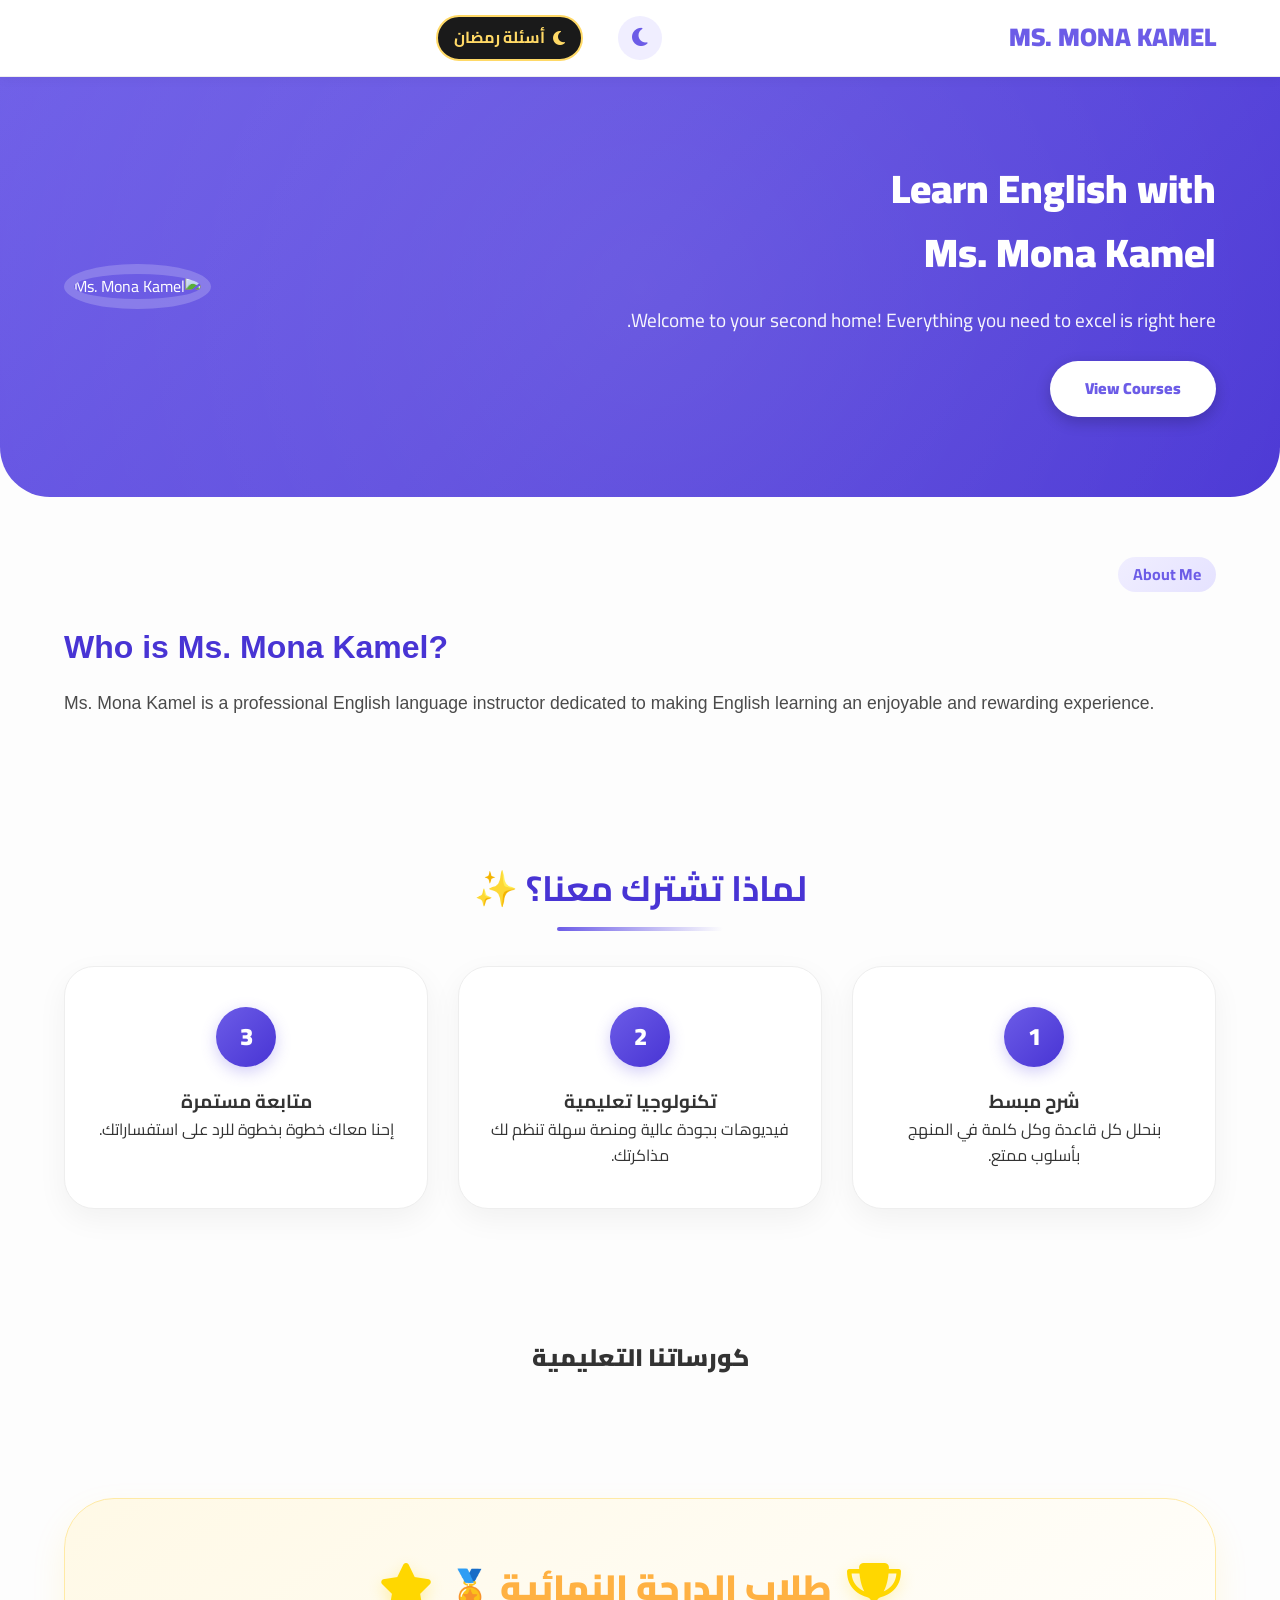
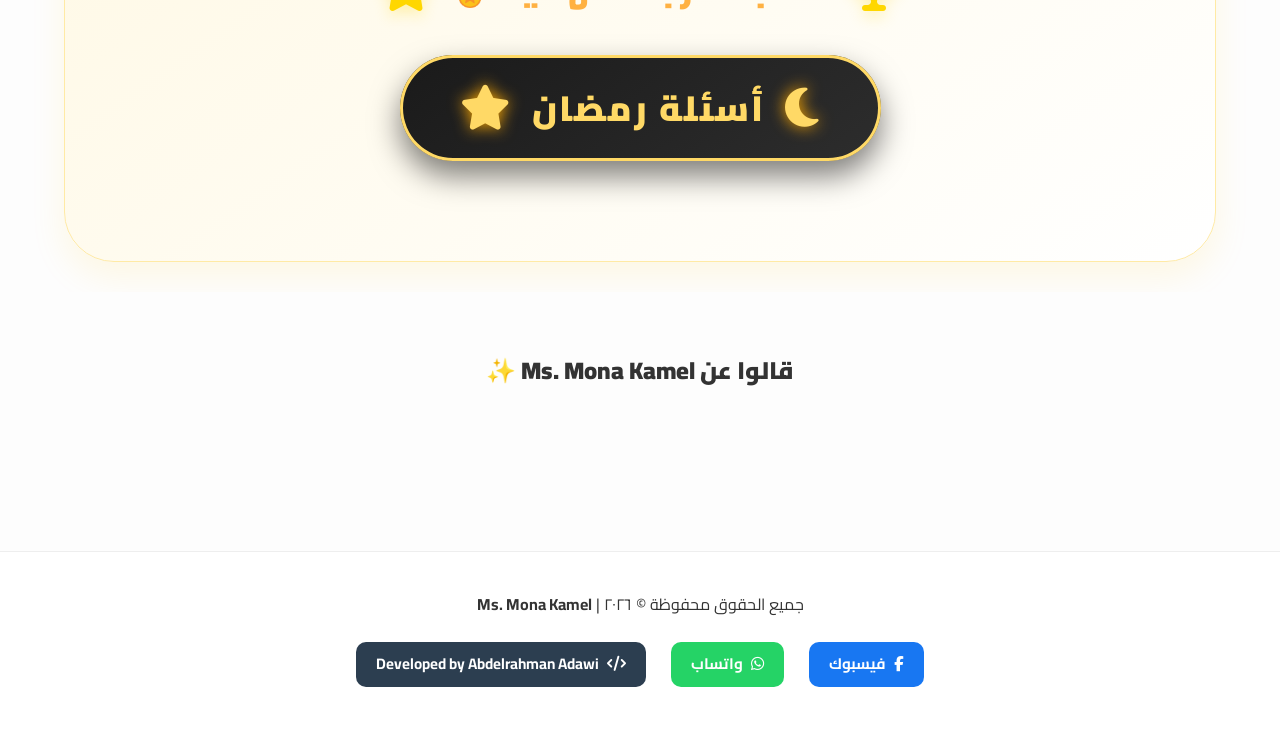
==== commit 8b46fdae: "Add files via upload" ====
--- a/index.html
+++ b/index.html
@@ -14,7 +14,8 @@
     <link rel="stylesheet" href="https://cdnjs.cloudflare.com/ajax/libs/font-awesome/6.4.0/css/all.min.css">
     
     <!-- Main CSS -->
-    <link rel="stylesheet" href="style.css?v=2.0">
+    <!-- قم بتعديل هذا السطر -->
+<link rel="stylesheet" id="theme-css" href="style.css?v=2.0">
     
     <!-- Preload hero image -->
     <link rel="preload" as="image" href="mona.jpg">
@@ -44,6 +45,105 @@
         .progress-indicator { position: fixed; top: 0; left: 0; right: 0; height: 3px; background: linear-gradient(90deg, #6c5ce7, #8b7cf0); z-index: 10001; transform: scaleX(0); transform-origin: 0 0; transition: transform 0.3s ease; }
         .progress-indicator.loading { transform: scaleX(1); }
         .toast-container { position: fixed; top: 20px; left: 20px; z-index: 10000; pointer-events: none; }
+        /* حاوية الزر لتوسيطه */
+.ramadan-featured-container {
+    text-align: center;
+    margin: 30px 0 40px;
+}
+
+/* تصميم الزر الرئيسي */
+.ramadan-featured-btn {
+    display: inline-flex;
+    align-items: center;
+    justify-content: center;
+    gap: 20px;
+    background: linear-gradient(145deg, #1a1a1a, #2d2d2d);
+    color: #ffd966; /* لون ذهبي */
+    font-size: 2.2rem;
+    font-weight: 900;
+    padding: 25px 60px;
+    border-radius: 80px;
+    text-decoration: none;
+    box-shadow: 
+        0 15px 30px rgba(0,0,0,0.5),
+        0 0 0 3px #ffd966 inset;
+    transition: all 0.3s ease;
+    border: none;
+    cursor: pointer;
+    letter-spacing: 2px;
+    position: relative;
+    overflow: hidden;
+}
+
+/* الأيقونات داخل الزر */
+.ramadan-featured-btn i {
+    font-size: 2.8rem;
+    color: #ffd966;
+    filter: drop-shadow(0 0 8px #ffaa00);
+    transition: transform 0.3s ease;
+}
+
+/* تأثير حركة بسيط عند التحويم */
+.ramadan-featured-btn:hover {
+    transform: translateY(-8px) scale(1.02);
+    box-shadow: 
+        0 20px 40px rgba(0,0,0,0.6),
+        0 0 0 4px #ffd966 inset;
+    background: linear-gradient(145deg, #2d2d2d, #1a1a1a);
+}
+
+.ramadan-featured-btn:hover i {
+    transform: rotate(5deg) scale(1.1);
+}
+
+/* إضافة تأثير لمعان خلفي */
+.ramadan-featured-btn::after {
+    content: '';
+    position: absolute;
+    top: -50%;
+    left: -60%;
+    width: 200%;
+    height: 200%;
+    background: radial-gradient(circle, rgba(255,217,102,0.2) 0%, transparent 70%);
+    opacity: 0;
+    transition: opacity 0.5s;
+}
+
+.ramadan-featured-btn:hover::after {
+    opacity: 1;
+}
+
+/* تحسين للهواتف */
+@media (max-width: 768px) {
+    .ramadan-featured-btn {
+        font-size: 1.6rem;
+        padding: 18px 30px;
+        gap: 12px;
+    }
+    .ramadan-featured-btn i {
+        font-size: 2rem;
+    }
+}
+
+.ramadan-header-btn {
+    display: inline-flex;
+    align-items: center;
+    gap: 8px;
+    background: #1a1a1a;
+    color: #ffd966 !important;
+    padding: 8px 16px;
+    border-radius: 30px;
+    font-weight: bold;
+    text-decoration: none;
+    border: 2px solid #ffd966;
+    transition: 0.3s;
+    margin: 0 10px;
+}
+
+.ramadan-header-btn:hover {
+    background: #ffd966;
+    color: #1a1a1a !important;
+}
     </style>
 </head>
 <body>
@@ -62,6 +162,12 @@
     <div class="dark-mode-toggle" onclick="window.toggleDarkMode()">
         <i class="fas fa-moon" id="darkModeIcon"></i>
     </div>
+    <!-- زر أسئلة رمضان في الهيدر -->
+    <a href="ramadan.html" class="ramadan-header-btn">
+    <i class="fas fa-moon"></i> أسئلة رمضان
+</a>
+    <div id="authStatus"></div>
+</div>
     <div id="authStatus"></div>
 </div>
     </header>
@@ -133,13 +239,23 @@
 
         <!-- PERFECT SCORES SECTION -->
         <section id="perfectScoresSection" class="perfect-section" style="display: block;">
-            <div class="perfect-header">
-                <i class="fas fa-trophy"></i>
-                <h2>طلاب الدرجة النهائية 🏅</h2>
-                <i class="fas fa-star"></i>
-            </div>
-            <div id="perfectScoresGrid" class="perfect-grid"></div>
-        </section>
+    <div class="perfect-header">
+        <i class="fas fa-trophy"></i>
+        <h2>طلاب الدرجة النهائية 🏅</h2>
+        <i class="fas fa-star"></i>
+    </div>
+    
+    <!-- زر أسئلة رمضان الرئيسي (في أعلى القسم) -->
+    <div class="ramadan-featured-container">
+        <a href="ramadan.html" class="ramadan-featured-btn">
+            <i class="fas fa-moon"></i>
+            <span>أسئلة رمضان</span>
+            <i class="fas fa-star"></i>
+        </a>
+    </div>
+    
+    <div id="perfectScoresGrid" class="perfect-grid"></div>
+</section>
 
         <!-- REVIEWS SECTION -->
         <section class="reviews">
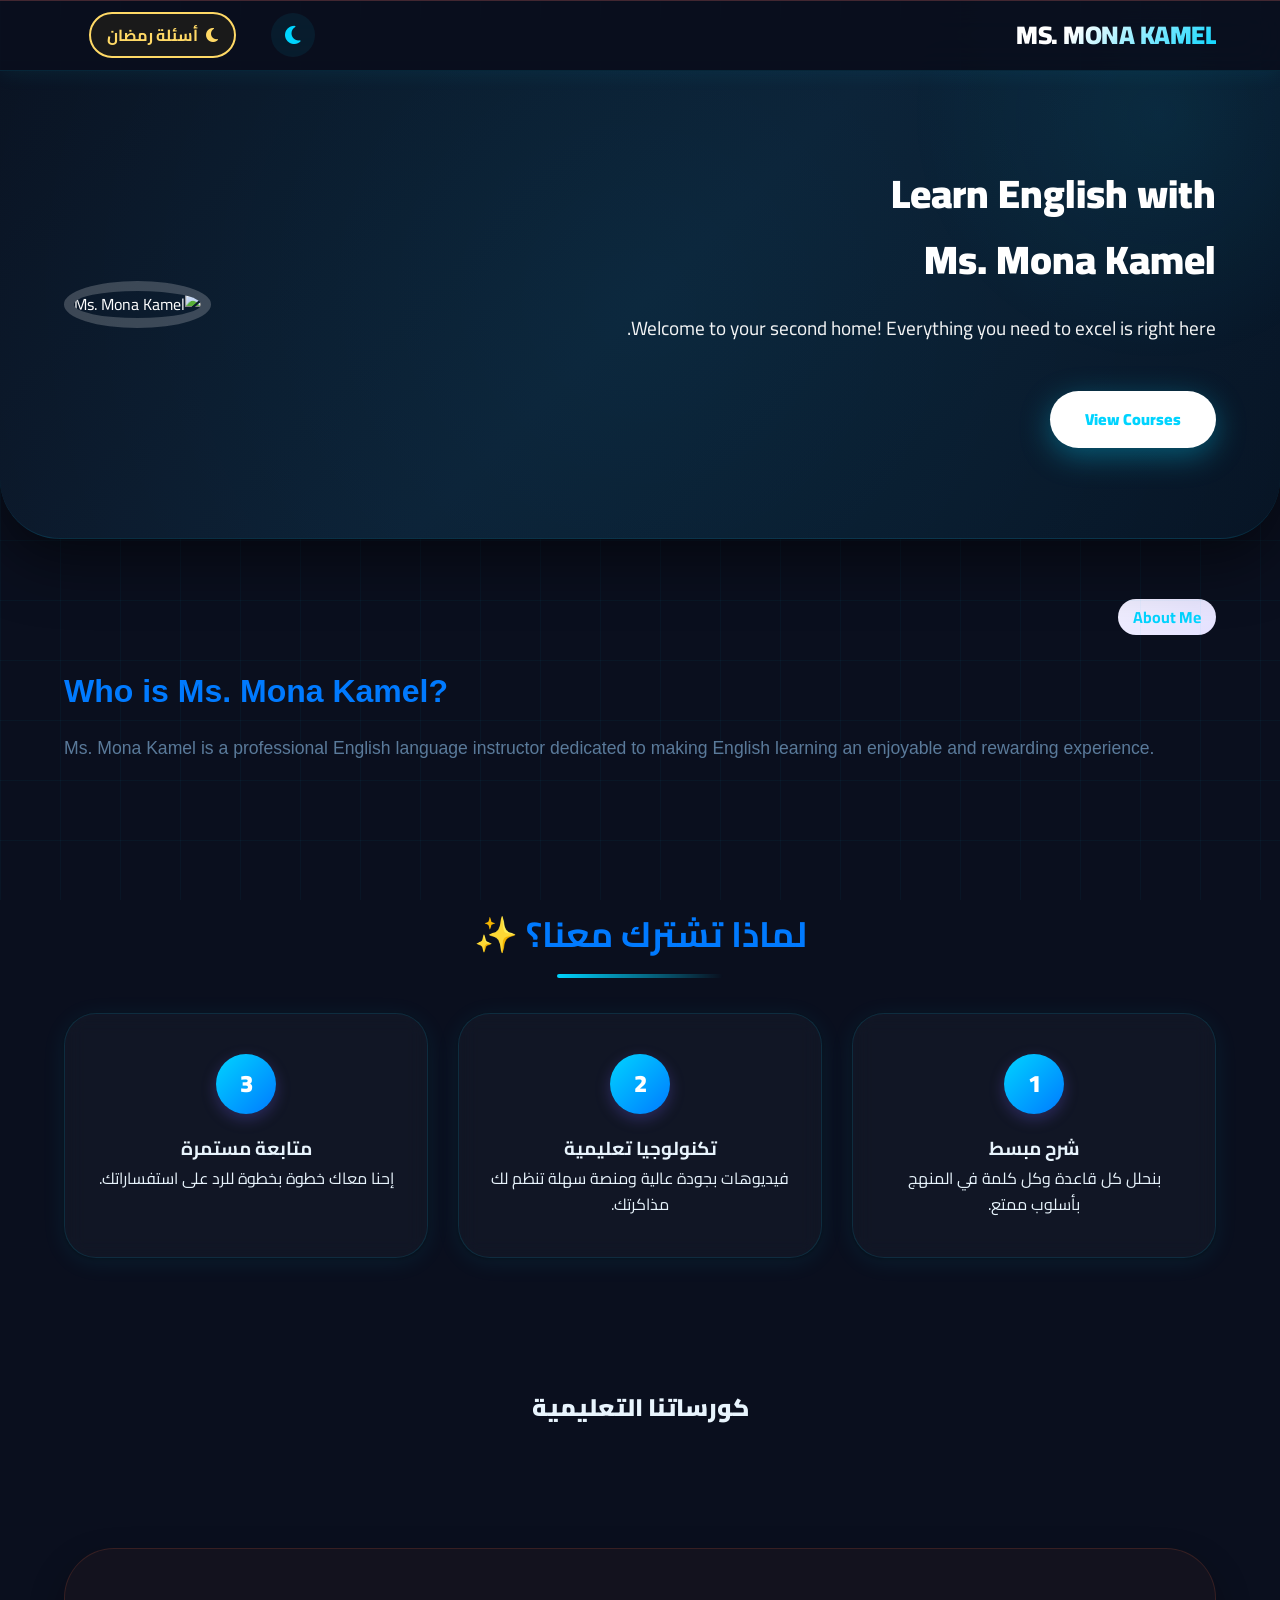
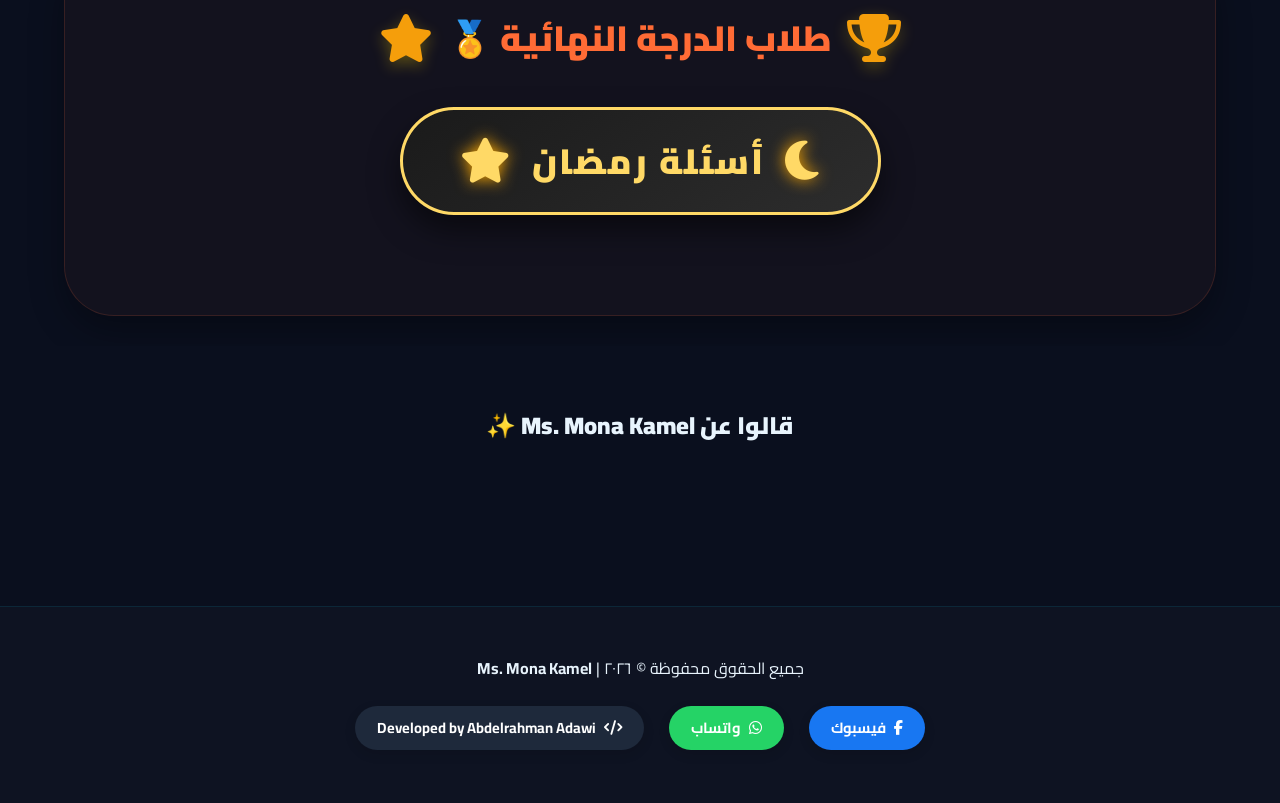
==== commit a6431e56: "Add files via upload" ====
--- a/index.html
+++ b/index.html
@@ -168,13 +168,12 @@
 </a>
     <div id="authStatus"></div>
 </div>
-    <div id="authStatus"></div>
-</div>
     </header>
 
     <!-- HAMBURGER DROPDOWN -->
     <div id="menuDropdown" class="dropdown-menu">
         <a id="homeMenuItem" style="display: none;" class="touch-feedback"><i class="fas fa-home" style="margin-left: 10px;"></i> الرئيسية</a>
+        <a id="profileMenuItem" style="display: none;" class="touch-feedback" onclick="window.profileMenuItem()"><i class="fas fa-user" style="margin-left: 10px;"></i> الملف الشخصي</a>
         <hr id="menuDivider" style="display: none;">
         <a id="logoutMenuItem" style="display: none; color: var(--danger);" class="touch-feedback"><i class="fas fa-sign-out-alt" style="margin-left: 10px;"></i> تسجيل الخروج</a>
     </div>
@@ -597,6 +596,15 @@
                         quizOverlay.style.display = 'none';
                         const quizContainer = document.getElementById('quizContainer');
                         if (quizContainer) quizContainer.innerHTML = "";
+                        // تنظيف مؤقتات ومستمعي الفيديو
+                        if (window._videoProgressInterval) {
+                            clearInterval(window._videoProgressInterval);
+                            window._videoProgressInterval = null;
+                        }
+                        if (window._videoMessageHandler) {
+                            window.removeEventListener('message', window._videoMessageHandler);
+                            window._videoMessageHandler = null;
+                        }
                     }
                 });
             }
@@ -631,7 +639,7 @@
     </div>
     <script src="assignments.js?v=1.1" defer></script>
     
-    <!-- Firebase مُهيَّأ بالكامل في script.js (Firebase v10 modular) - لا حاجة لتهيئة إضافية هنا -->
+    <!-- Firebase مُهيَّأ بالكامل في script.js (Firebase v10 modular) -->
 
 
 
--- a/style.css
+++ b/style.css
@@ -1,32 +1,40 @@
 /* ================ ROOT & GLOBAL ================ */
 :root {
-    --main: #6c5ce7;
-    --dark: #4834d4;
-    --bg: #fdfdfd;
+    --main: #00d4ff;
+    --dark: #007aff;
+    --bg: #0a0f1e;
     --whatsapp: #25d366;
     --success: #00b894;
-    --danger: #ff7675;
-    --warning: #f1c40f;
-    --gray: #7f8c8d;
-    --developer: #2c3e50;
-    --gold: #ffd700;
-    --perfect: #ffb142;
-    --text-primary: #333;
-    --text-secondary: #4a4a4a;
-    --card-bg: #ffffff;
-    --card-shadow: 0 10px 30px rgba(0,0,0,0.05);
-    --border-color: #eee;
-    --hover-bg: #f0eeff;
-    --overlay-bg: rgba(0,0,0,0.6);
-    --modal-bg: white;
-    --transition: all 0.3s ease;
-    --accent: #6c5ce7;
-    --accent-light: #8b7cf0;
-    --accent-dark: #4a3bb5;
-    --dark-bg: #111417;
-    --toast-success: #00b894;
-    --toast-error: #ff7675;
-    --toast-warning: #f1c40f;
+    --danger: #ff6b6b;
+    --warning: #f59e0b;
+    --gray: #5a7a9a;
+    --developer: #1e293b;
+    --gold: #f59e0b;
+    --perfect: #ff6b35;
+    --text-primary: #e8f4fd;
+    --text-secondary: #5a7a9a;
+    --card-bg: rgba(255,255,255,0.04);
+    --card-shadow: 0 4px 24px rgba(0,212,255,0.08), 0 1px 4px rgba(0,0,0,0.4);
+    --card-shadow-hover: 0 16px 48px rgba(0,212,255,0.18), 0 4px 16px rgba(0,0,0,0.5);
+    --border-color: rgba(0,212,255,0.14);
+    --hover-bg: rgba(0,212,255,0.07);
+    --overlay-bg: rgba(0,5,20,0.8);
+    --modal-bg: #0d1426;
+    --transition: all 0.3s cubic-bezier(0.4, 0, 0.2, 1);
+    --accent: #00d4ff;
+    --accent-light: #66e0ff;
+    --accent-dark: #0055cc;
+    --dark-bg: #06080f;
+    --toast-success: #00d4ff;
+    --toast-error: #ff6b6b;
+    --toast-warning: #f59e0b;
+    --radius-sm: 10px;
+    --radius-md: 16px;
+    --radius-lg: 24px;
+    --radius-xl: 32px;
+    --glass-bg: rgba(255,255,255,0.04);
+    --glass-border: rgba(0,212,255,0.18);
+    --glow: rgba(0,212,255,0.15);
 }
 
 * {
@@ -44,33 +52,80 @@
     background: var(--bg);
     color: var(--text-primary);
     overflow-x: hidden;
-    transition: background 0.3s, color 0.3s;
-    line-height: 1.6;
+    transition: background 0.4s ease, color 0.4s ease;
+    line-height: 1.65;
     min-height: 100dvh;
     display: flex;
     flex-direction: column;
+    -webkit-font-smoothing: antialiased;
+    -moz-osx-font-smoothing: grayscale;
+    position: relative;
+}
+
+/* Animated grid background */
+body::before {
+    content: '';
+    position: fixed;
+    inset: 0;
+    background-image:
+        linear-gradient(rgba(0,212,255,0.04) 1px, transparent 1px),
+        linear-gradient(90deg, rgba(0,212,255,0.04) 1px, transparent 1px);
+    background-size: 60px 60px;
+    animation: gridMove 20s linear infinite;
+    pointer-events: none;
+    z-index: 0;
+}
+
+@keyframes gridMove {
+    0% { transform: translateY(0); }
+    100% { transform: translateY(60px); }
+}
+
+/* Glowing orbs */
+body::after {
+    content: '';
+    position: fixed;
+    width: 500px;
+    height: 500px;
+    background: radial-gradient(circle, rgba(0,212,255,0.08), transparent 70%);
+    top: -15%;
+    right: -10%;
+    border-radius: 50%;
+    pointer-events: none;
+    z-index: 0;
+    animation: orbDrift 12s ease-in-out infinite alternate;
+}
+
+@keyframes orbDrift {
+    from { transform: translate(0, 0); }
+    to { transform: translate(-30px, 40px); }
 }
 
 /* ================ DARK MODE ================ */
 body.dark-mode {
-    --main: #a29bfe;
-    --dark: #6c5ce7;
-    --bg: #1a1b1e;
-    --text-primary: #e9e9e9;
-    --text-secondary: #b0b0b0;
-    --card-bg: #2c2d30;
-    --border-color: #3a3b3e;
-    --hover-bg: #3a3b3e;
-    --modal-bg: #2c2d30;
-    --toast-success: #00b894;
-    --toast-error: #ff7675;
-    --toast-warning: #f1c40f;
-    --overlay-bg: rgba(0, 0, 0, 0.8);
+    --main: #00d4ff;
+    --dark: #007aff;
+    --bg: #06080f;
+    --text-primary: #e8f4fd;
+    --text-secondary: #5a7a9a;
+    --card-bg: rgba(255,255,255,0.05);
+    --border-color: rgba(0,212,255,0.18);
+    --hover-bg: rgba(0,212,255,0.08);
+    --modal-bg: #0d1426;
+    --toast-success: #00d4ff;
+    --toast-error: #ff6b6b;
+    --toast-warning: #f59e0b;
+    --overlay-bg: rgba(0, 0, 0, 0.9);
+    --card-shadow: 0 4px 24px rgba(0,0,0,0.5);
+    --card-shadow-hover: 0 16px 48px rgba(0,212,255,0.15);
+    --glass-bg: rgba(255,255,255,0.03);
+    --glass-border: rgba(0,212,255,0.15);
 }
 
 body.dark-mode header {
-    background: rgba(44, 45, 48, 0.95);
-    border-bottom-color: #3a3b3e;
+    background: rgba(10, 15, 30, 0.92);
+    border-bottom-color: rgba(0,212,255,0.15);
+    box-shadow: 0 4px 24px rgba(0,0,0,0.4);
 }
 
 body.dark-mode .card,
@@ -79,13 +134,15 @@
 body.dark-mode .review-card,
 body.dark-mode .perfect-card,
 body.dark-mode .continue-card {
-    background: var(--card-bg);
-    border-color: var(--border-color);
+    background: rgba(255,255,255,0.04);
+    border-color: rgba(0,212,255,0.12);
+    box-shadow: 0 4px 20px rgba(0,0,0,0.4);
 }
 
 body.dark-mode .dropdown-menu {
-    background: var(--card-bg);
-    border-color: var(--border-color);
+    background: rgba(10,15,30,0.95);
+    border-color: rgba(0,212,255,0.2);
+    backdrop-filter: blur(20px);
 }
 
 body.dark-mode .dropdown-menu a:hover,
@@ -94,26 +151,27 @@
 }
 
 body.dark-mode .modal-content {
-    background: var(--modal-bg);
-    border-color: var(--border-color);
+    background: rgba(10,15,30,0.98);
+    border-color: rgba(0,212,255,0.2);
+    box-shadow: 0 30px 80px rgba(0,0,0,0.6), 0 0 40px rgba(0,212,255,0.08);
 }
 
 body.dark-mode .reg-input,
 body.dark-mode .country-select,
 body.dark-mode .id-input,
 body.dark-mode .opt-label {
-    background: #3a3b3e;
-    border-color: #4a4b4e;
+    background: rgba(255,255,255,0.04);
+    border-color: rgba(0,212,255,0.2);
     color: var(--text-primary);
 }
 
 body.dark-mode .opt-label:hover {
-    background: #4a4b4e;
+    background: rgba(0,212,255,0.08);
 }
 
 body.dark-mode .q-form-card {
-    background: #2c2d30;
-    border-color: var(--border-color);
+    background: rgba(255,255,255,0.03);
+    border-color: rgba(0,212,255,0.15);
 }
 
 body.dark-mode .social-btn {
@@ -125,14 +183,14 @@
 }
 
 body.dark-mode .student-id-badge {
-    background: linear-gradient(135deg, #3a3b3e, #4a4b4e);
-    border-color: var(--main);
+    background: rgba(0,212,255,0.08);
+    border-color: rgba(0,212,255,0.4);
     color: var(--main);
 }
 
 body.dark-mode .perfect-section {
-    background: linear-gradient(145deg, #2c2d30, #1a1b1e);
-    border-color: #4a4b4e;
+    background: rgba(255,107,53,0.04);
+    border-color: rgba(255,107,53,0.15);
 }
 
 body.dark-mode .leaderboard-row {
@@ -144,13 +202,14 @@
 }
 
 body.dark-mode .badge-video {
-    background: linear-gradient(135deg, #3a3b3e, #4a4b4e);
+    background: rgba(0,212,255,0.08);
     color: var(--main);
 }
 
 body.dark-mode .toast-message {
-    background: #2c2d30;
+    background: rgba(10,15,30,0.95);
     color: var(--text-primary);
+    border: 1px solid rgba(0,212,255,0.2);
 }
 
 body.dark-mode .progress-indicator {
@@ -180,27 +239,28 @@
 }
 
 body.dark-mode .notification-item.unread {
-    background: linear-gradient(135deg, #3a3b3e, #4a4b4e);
+    background: rgba(0,212,255,0.07);
+    border-right-color: var(--main);
 }
 
 body.dark-mode .footer {
-    background: var(--card-bg);
-    border-top-color: var(--border-color);
+    background: rgba(255,255,255,0.03);
+    border-top-color: rgba(0,212,255,0.12);
 }
 
 /* ================ SCROLLBAR ================ */
 ::-webkit-scrollbar {
-    width: 8px;
-    height: 8px;
+    width: 6px;
+    height: 6px;
 }
 
 ::-webkit-scrollbar-track {
-    background: #f1f1f1;
+    background: transparent;
     border-radius: 10px;
 }
 
 ::-webkit-scrollbar-thumb {
-    background: var(--main);
+    background: linear-gradient(180deg, var(--main), var(--accent-light));
     border-radius: 10px;
 }
 
@@ -245,10 +305,10 @@
 
 /* ================ SKELETON LOADING ================ */
 .skeleton {
-    background: linear-gradient(90deg, #f0f0f0 25%, #e0e0e0 50%, #f0f0f0 75%);
+    background: linear-gradient(90deg, rgba(0,212,255,0.06) 25%, rgba(0,212,255,0.1) 50%, rgba(0,212,255,0.06) 75%);
     background-size: 200% 100%;
     animation: skeleton-loading 1.5s infinite;
-    border-radius: 10px;
+    border-radius: var(--radius-md);
     min-height: 200px;
 }
 
@@ -401,29 +461,33 @@
 
 /* ================ HEADER ================ */
 header {
-    background: var(--card-bg);
-    padding: 15px 5%;
+    background: rgba(10,15,30,0.88);
+    padding: 12px 5%;
     display: flex;
     justify-content: space-between;
     align-items: center;
-    box-shadow: 0 4px 10px rgba(0,0,0,0.03);
+    box-shadow: 0 2px 20px rgba(0,212,255,0.08);
     position: sticky;
     top: 0;
     z-index: 1000;
     flex-wrap: wrap;
     gap: 10px;
-    border-bottom: 1px solid var(--border-color);
-    backdrop-filter: blur(10px);
-    background: rgba(255, 255, 255, 0.95);
+    border-bottom: 1px solid rgba(0,212,255,0.12);
+    -webkit-backdrop-filter: blur(20px);
+    backdrop-filter: blur(20px);
 }
 
 .logo-text {
     font-weight: 900;
-    color: var(--main);
+    background: linear-gradient(135deg, #fff 30%, var(--accent) 100%);
+    -webkit-background-clip: text;
+    -webkit-text-fill-color: transparent;
+    background-clip: text;
     font-size: 1.6rem;
     cursor: pointer;
     transition: var(--transition);
     user-select: none;
+    letter-spacing: -0.5px;
 }
 
 .logo-text:hover {
@@ -446,26 +510,28 @@
 
 /* ================ BUTTONS ================ */
 .auth-btn, .dashboard-btn, .logout-btn {
-    padding: 8px 20px;
-    border-radius: 10px;
-    font-weight: bold;
+    padding: 9px 22px;
+    border-radius: 50px;
+    font-weight: 700;
     cursor: pointer;
     font-family: 'Cairo';
     transition: var(--transition);
     border: none;
-    font-size: 0.95rem;
+    font-size: 0.92rem;
     letter-spacing: 0.3px;
 }
 
 .auth-btn {
-    background: var(--main);
-    color: white;
+    background: linear-gradient(135deg, var(--main), var(--dark));
+    color: #0a0f1e;
+    font-weight: 800;
+    box-shadow: 0 4px 15px rgba(0,212,255,0.3);
 }
 
 .auth-btn:hover {
-    opacity: 0.9;
     transform: translateY(-2px);
-    box-shadow: 0 5px 15px rgba(108,92,231,0.3);
+    box-shadow: 0 8px 25px rgba(0,212,255,0.45);
+    filter: brightness(1.08);
 }
 
 .auth-btn:active {
@@ -473,21 +539,23 @@
 }
 
 .logout-btn {
-    background: var(--danger);
+    background: linear-gradient(135deg, #ef4444, #f87171);
     color: white;
     margin-right: 10px;
+    box-shadow: 0 4px 15px rgba(239,68,68,0.25);
 }
 
 .logout-btn:hover {
-    opacity: 0.9;
     transform: translateY(-2px);
-    box-shadow: 0 5px 15px rgba(255,118,117,0.3);
+    box-shadow: 0 8px 20px rgba(239,68,68,0.4);
 }
 
 .dashboard-btn {
-    background: var(--main);
-    color: white;
+    background: linear-gradient(135deg, var(--main), var(--dark));
+    color: #0a0f1e;
+    font-weight: 800;
     margin-right: 10px;
+    box-shadow: 0 4px 15px rgba(0,212,255,0.25);
 }
 
 /* ================ HAMBURGER MENU ================ */
@@ -510,15 +578,17 @@
     position: absolute;
     top: 70px;
     left: 20px;
-    background: var(--card-bg);
-    box-shadow: 0 10px 30px rgba(0,0,0,0.1);
-    border-radius: 15px;
-    width: 250px;
-    padding: 10px 0;
+    background: rgba(10,15,30,0.96);
+    backdrop-filter: blur(20px);
+    -webkit-backdrop-filter: blur(20px);
+    box-shadow: 0 20px 60px rgba(0,0,0,0.5), 0 4px 16px rgba(0,212,255,0.08);
+    border-radius: var(--radius-lg);
+    width: 260px;
+    padding: 8px;
     z-index: 1001;
-    border: 1px solid var(--border-color);
+    border: 1px solid rgba(0,212,255,0.18);
     display: none;
-    animation: slideDown 0.3s ease;
+    animation: slideDown 0.25s cubic-bezier(0.4, 0, 0.2, 1);
 }
 
 @keyframes slideDown {
@@ -535,20 +605,22 @@
 .dropdown-menu a,
 .dropdown-menu div {
     display: block;
-    padding: 12px 20px;
+    padding: 11px 16px;
     text-decoration: none;
     color: var(--text-primary);
-    font-weight: bold;
+    font-weight: 600;
     transition: 0.2s;
     cursor: pointer;
     text-align: right;
+    border-radius: var(--radius-sm);
+    font-size: 0.95rem;
 }
 
 .dropdown-menu a:hover,
 .dropdown-menu div:hover {
     background: var(--hover-bg);
     color: var(--main);
-    padding-right: 25px;
+    padding-right: 22px;
 }
 
 .dropdown-menu hr {
@@ -558,17 +630,25 @@
 
 /* ================ STUDENT ID ================ */
 .student-id-badge {
-    background: linear-gradient(135deg, #f0eeff, #e5e2ff);
-    padding: 10px 20px;
+    background: rgba(0,212,255,0.08);
+    padding: 8px 18px;
     border-radius: 50px;
     color: var(--main);
-    font-weight: bold;
-    border: 2px solid var(--main);
+    font-weight: 700;
+    border: 1px solid rgba(0,212,255,0.3);
     display: inline-flex;
     align-items: center;
-    gap: 8px;
-    box-shadow: 0 5px 15px rgba(108,92,231,0.2);
-    font-size: 0.95rem;
+    gap: 7px;
+    box-shadow: 0 4px 12px rgba(0,212,255,0.12);
+    font-size: 0.92rem;
+    transition: var(--transition);
+    letter-spacing: 0.5px;
+}
+
+.student-id-badge:hover {
+    box-shadow: 0 6px 20px rgba(0,212,255,0.2);
+    transform: translateY(-1px);
+    background: rgba(0,212,255,0.12);
 }
 
 .student-id-badge i {
@@ -584,27 +664,42 @@
 }
 
 .dashboard-header {
-    background: var(--card-bg);
-    padding: 30px;
-    border-radius: 25px;
-    box-shadow: var(--card-shadow);
+    background: rgba(0,212,255,0.05);
+    border: 1px solid rgba(0,212,255,0.2);
+    padding: 32px 36px;
+    border-radius: var(--radius-xl);
+    box-shadow: 0 12px 40px rgba(0,212,255,0.12), inset 0 0 60px rgba(0,212,255,0.03);
     margin-bottom: 30px;
     display: flex;
     justify-content: space-between;
     align-items: center;
     flex-wrap: wrap;
-    border: 1px solid var(--border-color);
     transition: var(--transition);
+    position: relative;
+    overflow: hidden;
+    backdrop-filter: blur(10px);
+}
+
+.dashboard-header::before {
+    content: '';
+    position: absolute;
+    top: -40%;
+    right: -10%;
+    width: 300px;
+    height: 300px;
+    background: radial-gradient(circle, rgba(0,212,255,0.08) 0%, transparent 70%);
+    border-radius: 50%;
 }
 
 .dashboard-header:hover {
-    box-shadow: 0 15px 35px rgba(108,92,231,0.1);
-    border-color: var(--main);
+    box-shadow: 0 20px 60px rgba(0,212,255,0.18);
+    border-color: rgba(0,212,255,0.35);
+    transform: translateY(-2px);
 }
 
 .student-welcome h1 {
     font-size: 2rem;
-    color: var(--dark);
+    color: var(--text-primary);
     margin-bottom: 10px;
     font-weight: 900;
 }
@@ -617,15 +712,16 @@
 }
 
 .stat-card {
-    background: var(--card-bg);
-    padding: 25px;
-    border-radius: 20px;
+    background: rgba(255,255,255,0.04);
+    padding: 28px;
+    border-radius: var(--radius-lg);
     text-align: center;
     box-shadow: var(--card-shadow);
-    border: 1px solid var(--border-color);
+    border: 1px solid rgba(0,212,255,0.12);
     transition: var(--transition);
     position: relative;
     overflow: hidden;
+    backdrop-filter: blur(10px);
 }
 
 .stat-card::before {
@@ -634,14 +730,17 @@
     top: 0;
     left: 0;
     right: 0;
-    height: 4px;
-    background: linear-gradient(90deg, var(--main), var(--accent-light));
+    height: 2px;
+    background: linear-gradient(90deg, var(--main), var(--dark));
+    box-shadow: 0 0 12px var(--main);
+    border-radius: 2px 2px 0 0;
 }
 
 .stat-card:hover {
-    transform: translateY(-5px);
-    border-color: var(--main);
-    box-shadow: 0 15px 35px rgba(108,92,231,0.15);
+    transform: translateY(-6px);
+    border-color: rgba(0,212,255,0.3);
+    box-shadow: var(--card-shadow-hover);
+    background: rgba(0,212,255,0.05);
 }
 
 .stat-number {
@@ -660,27 +759,29 @@
 
 .section-title {
     font-size: 1.8rem;
-    color: var(--dark);
+    color: var(--text-primary);
     margin: 40px 0 20px;
     font-weight: 900;
     position: relative;
     display: inline-block;
+    letter-spacing: -0.5px;
 }
 
 .section-title::after {
     content: '';
-    width: 50%;
-    height: 4px;
-    background: var(--main);
+    width: 40%;
+    height: 2px;
+    background: linear-gradient(90deg, var(--main), transparent);
+    box-shadow: 0 0 8px var(--main);
     position: absolute;
-    bottom: -10px;
+    bottom: -8px;
     right: 0;
     border-radius: 10px;
 }
 
 .progress-bar-bg {
-    height: 8px;
-    background: #eee;
+    height: 6px;
+    background: rgba(255,255,255,0.06);
     border-radius: 10px;
     overflow: hidden;
     margin: 10px 0;
@@ -884,21 +985,22 @@
 
 /* ================ ITEM CARDS (VIDEOS/QUIZZES) ================ */
 .item-card {
-    background: var(--card-bg);
-    border-radius: 20px;
+    background: rgba(255,255,255,0.04);
+    border-radius: var(--radius-lg);
     overflow: hidden;
     box-shadow: var(--card-shadow);
-    border: 1px solid var(--border-color);
-    transition: 0.3s;
+    border: 1px solid rgba(0,212,255,0.12);
+    transition: 0.3s cubic-bezier(0.4, 0, 0.2, 1);
     cursor: pointer;
     display: block;
     position: relative;
+    backdrop-filter: blur(10px);
 }
 
 .item-card:hover {
-    transform: translateY(-10px);
-    border-color: var(--main);
-    box-shadow: 0 15px 35px rgba(108,92,231,0.1);
+    transform: translateY(-8px);
+    border-color: rgba(0,212,255,0.4);
+    box-shadow: 0 20px 50px rgba(0,212,255,0.15);
 }
 
 .item-card.disabled {
@@ -952,13 +1054,13 @@
 }
 
 .badge-video {
-    background: linear-gradient(135deg, #f0eeff, #e5e2ff);
+    background: linear-gradient(135deg, #f5f3ff, #ede9fe);
     color: var(--main);
 }
 
 .badge-exam {
-    background: linear-gradient(135deg, #fff9e6, #fff3d6);
-    color: var(--warning);
+    background: linear-gradient(135deg, #fffbeb, #fef3c7);
+    color: #d97706;
 }
 
 /* ================ COURSE RATING ================ */
@@ -1062,7 +1164,7 @@
 
 .leaderboard-section {
     padding: 60px 5%;
-    background: linear-gradient(145deg, #f8f9fa, #ffffff);
+    background: transparent;
 }
 
 .leaderboard-table {
@@ -1107,21 +1209,22 @@
 }
 
 .folder-card {
-    background: var(--card-bg);
-    border-radius: 20px;
+    background: rgba(255,255,255,0.04);
+    border-radius: var(--radius-lg);
     overflow: hidden;
     box-shadow: var(--card-shadow);
-    border: 1px solid var(--border-color);
+    border: 1px solid rgba(0,212,255,0.12);
     cursor: pointer;
-    transition: 0.3s;
+    transition: 0.3s cubic-bezier(0.4, 0, 0.2, 1);
     text-align: center;
     position: relative;
+    backdrop-filter: blur(10px);
 }
 
 .folder-card:hover {
-    transform: translateY(-10px);
-    border-color: var(--main);
-    box-shadow: 0 15px 35px rgba(108,92,231,0.2);
+    transform: translateY(-8px);
+    border-color: rgba(0,212,255,0.4);
+    box-shadow: 0 20px 50px rgba(0,212,255,0.15);
 }
 
 .folder-card img {
@@ -1157,11 +1260,11 @@
 /* ================ PERFECT SCORES ================ */
 .perfect-section {
     padding: 60px 5%;
-    background: linear-gradient(145deg, #fff9e6, #fff);
+    background: rgba(255,107,53,0.04);
     border-radius: 50px;
     margin: 30px 5%;
-    box-shadow: 0 15px 35px rgba(255, 193, 7, 0.1);
-    border: 1px solid #ffeaa5;
+    box-shadow: 0 15px 35px rgba(0,0,0,0.3);
+    border: 1px solid rgba(255,107,53,0.15);
 }
 
 .perfect-header {
@@ -1200,16 +1303,15 @@
 }
 
 .perfect-card {
-    background: white;
+    background: rgba(255,255,255,0.04);
     border-radius: 25px;
     padding: 25px;
-    box-shadow: 0 10px 25px rgba(0,0,0,0.05);
-    border: 2px solid transparent;
-    border-image: linear-gradient(45deg, var(--gold), var(--perfect));
-    border-image-slice: 1;
+    box-shadow: var(--card-shadow);
+    border: 1px solid rgba(255,107,53,0.2);
     transition: 0.4s;
     position: relative;
     overflow: hidden;
+    backdrop-filter: blur(10px);
 }
 
 .perfect-card::before {
@@ -1218,13 +1320,14 @@
     top: -10px;
     left: -10px;
     font-size: 5rem;
-    opacity: 0.1;
+    opacity: 0.07;
     transform: rotate(-15deg);
 }
 
 .perfect-card:hover {
     transform: translateY(-8px);
-    box-shadow: 0 20px 40px rgba(255, 193, 7, 0.2);
+    box-shadow: 0 20px 40px rgba(255,107,53,0.15);
+    border-color: rgba(255,107,53,0.4);
 }
 
 .perfect-name {
@@ -1393,18 +1496,19 @@
 }
 
 .modal-content {
-    background: var(--modal-bg);
-    padding: 30px;
-    border-radius: 25px;
+    background: rgba(10,15,30,0.98);
+    padding: 36px;
+    border-radius: var(--radius-xl);
     text-align: center;
     width: 90%;
     max-width: 500px;
     position: relative;
     max-height: 90vh;
     overflow-y: auto;
-    border: 1px solid var(--border-color);
-    box-shadow: 0 20px 40px rgba(0,0,0,0.3);
-    animation: modalFadeIn 0.3s ease;
+    border: 1px solid rgba(0,212,255,0.2);
+    box-shadow: 0 30px 80px rgba(0,0,0,0.6), 0 0 40px rgba(0,212,255,0.08);
+    animation: modalFadeIn 0.3s cubic-bezier(0.4, 0, 0.2, 1);
+    backdrop-filter: blur(20px);
 }
 
 @keyframes modalFadeIn {
@@ -1456,21 +1560,22 @@
 
 .reg-input {
     width: 100%;
-    padding: 12px;
+    padding: 13px 16px;
     margin: 10px 0;
-    border: 1px solid var(--border-color);
-    border-radius: 10px;
+    border: 1px solid rgba(0,212,255,0.2);
+    border-radius: var(--radius-sm);
     font-family: 'Cairo';
     font-size: 0.95rem;
     transition: 0.3s;
-    background: var(--bg);
+    background: rgba(255,255,255,0.04);
     color: var(--text-primary);
 }
 
 .reg-input:focus {
     border-color: var(--main);
     outline: none;
-    box-shadow: 0 0 0 3px rgba(108,92,231,0.1);
+    box-shadow: 0 0 0 3px rgba(0,212,255,0.12);
+    background: rgba(0,212,255,0.04);
 }
 
 .reg-input:disabled {
@@ -1554,17 +1659,19 @@
 
 /* ================ HERO SECTION ================ */
 .hero {
-    background: linear-gradient(135deg, var(--main), var(--dark));
+    background: linear-gradient(135deg, #0a0f1e 0%, #0d1a2e 50%, #071020 100%);
     color: white;
-    padding: 80px 5%;
+    padding: 90px 5%;
     display: flex;
     align-items: center;
     justify-content: space-between;
     flex-wrap: wrap;
-    border-radius: 0 0 50px 50px;
+    border-radius: 0 0 60px 60px;
     gap: 30px;
     position: relative;
     overflow: hidden;
+    border-bottom: 1px solid rgba(0,212,255,0.15);
+    box-shadow: 0 20px 60px rgba(0,0,0,0.5);
 }
 
 .hero::before {
@@ -1574,7 +1681,7 @@
     right: -50%;
     width: 200%;
     height: 200%;
-    background: radial-gradient(circle, rgba(255,255,255,0.1) 0%, transparent 70%);
+    background: radial-gradient(circle, rgba(0,212,255,0.08) 0%, transparent 70%);
     animation: rotate 20s linear infinite;
 }
 
@@ -1602,15 +1709,16 @@
 }
 
 .btn-hero {
-    background: #fff;
-    color: var(--main);
-    padding: 15px 35px;
+    background: linear-gradient(135deg, var(--main), var(--dark));
+    color: #0a0f1e;
+    padding: 15px 38px;
     border-radius: 50px;
     text-decoration: none;
     font-weight: 900;
     display: inline-block;
     transition: var(--transition);
-    box-shadow: 0 5px 15px rgba(0,0,0,0.2);
+    box-shadow: 0 8px 30px rgba(0,212,255,0.35);
+    margin-top: 20px;
 }
 
 .btn-hero:hover {
@@ -1648,7 +1756,7 @@
 /* ================ ABOUT SECTION ================ */
 .about-section {
     padding: 60px 5%;
-    background: var(--bg);
+    background: transparent;
 }
 
 .about-tag {
@@ -1714,20 +1822,22 @@
 }
 
 .feat-card {
-    background: var(--card-bg);
+    background: rgba(255,255,255,0.03);
     padding: 40px 30px;
-    border-radius: 30px;
+    border-radius: var(--radius-xl);
     box-shadow: var(--card-shadow);
-    border: 1px solid var(--border-color);
-    transition: 0.4s;
+    border: 1px solid rgba(0,212,255,0.12);
+    transition: 0.4s cubic-bezier(0.4, 0, 0.2, 1);
     position: relative;
     overflow: hidden;
+    backdrop-filter: blur(10px);
 }
 
 .feat-card:hover {
     transform: translateY(-10px);
-    border-color: var(--main);
-    box-shadow: 0 15px 35px rgba(108,92,231,0.2);
+    border-color: rgba(0,212,255,0.4);
+    box-shadow: 0 20px 50px rgba(0,212,255,0.15);
+    background: rgba(0,212,255,0.05);
 }
 
 .feat-card .num-circle {
@@ -1766,21 +1876,23 @@
 }
 
 .review-card {
-    background: var(--card-bg);
-    padding: 25px;
-    border-radius: 15px;
-    border-top: 4px solid var(--main);
+    background: rgba(255,255,255,0.04);
+    padding: 28px;
+    border-radius: var(--radius-lg);
+    border-top: 2px solid var(--main);
     text-align: right;
     margin-bottom: 15px;
     box-shadow: var(--card-shadow);
-    border: 1px solid var(--border-color);
-    border-top-width: 4px;
+    border: 1px solid rgba(0,212,255,0.12);
+    border-top-width: 2px;
     transition: var(--transition);
+    backdrop-filter: blur(10px);
 }
 
 .review-card:hover {
     transform: translateY(-5px);
-    box-shadow: 0 15px 35px rgba(108,92,231,0.1);
+    border-color: rgba(0,212,255,0.3);
+    box-shadow: 0 15px 40px rgba(0,212,255,0.1);
 }
 
 .review-card p {
@@ -1829,19 +1941,19 @@
 
 /* ================ FOOTER ================ */
 footer {
-    padding: 40px 5%;
+    padding: 48px 5%;
     text-align: center;
-    background: var(--card-bg);
-    border-top: 1px solid var(--border-color);
+    background: rgba(255,255,255,0.02);
+    border-top: 1px solid rgba(0,212,255,0.1);
     position: relative;
     margin-top: auto;
 }
 
 .social-btn {
     text-decoration: none;
-    font-weight: bold;
-    padding: 10px 20px;
-    border-radius: 10px;
+    font-weight: 700;
+    padding: 10px 22px;
+    border-radius: 50px;
     color: #fff;
     margin: 5px;
     display: inline-block;
@@ -1849,12 +1961,13 @@
     font-family: 'Cairo';
     transition: 0.3s;
     border: none;
-    font-size: 0.95rem;
+    font-size: 0.92rem;
+    box-shadow: 0 4px 12px rgba(0,0,0,0.12);
 }
 
 .social-btn:hover {
     transform: translateY(-3px);
-    box-shadow: 0 5px 15px rgba(0,0,0,0.2);
+    box-shadow: 0 8px 20px rgba(0,0,0,0.2);
 }
 
 .wa { background: var(--whatsapp); } 
@@ -1871,21 +1984,23 @@
 }
 
 .toast-message {
-    background: white;
+    background: rgba(10,15,30,0.96);
     color: var(--text-primary);
-    padding: 15px 25px;
+    padding: 14px 22px;
     border-radius: 50px;
-    box-shadow: 0 10px 30px rgba(0,0,0,0.2);
+    box-shadow: 0 12px 40px rgba(0,0,0,0.4), 0 4px 12px rgba(0,212,255,0.08);
     margin-bottom: 10px;
     display: flex;
     align-items: center;
     gap: 10px;
     animation: slideInRight 0.3s, fadeOut 0.3s 2.7s;
     border-right: 4px solid var(--success);
-    backdrop-filter: blur(10px);
+    backdrop-filter: blur(16px);
     font-family: 'Cairo', sans-serif;
     pointer-events: auto;
     max-width: 350px;
+    border: 1px solid rgba(0,212,255,0.2);
+    border-right-width: 4px;
 }
 
 .toast-message i {
@@ -1941,15 +2056,16 @@
 }
 
 .top-card {
-    background: linear-gradient(145deg, #ffffff, #f8f9fa);
-    border-radius: 30px;
-    padding: 30px 20px;
+    background: rgba(255,255,255,0.04);
+    border-radius: var(--radius-xl);
+    padding: 32px 22px;
     text-align: center;
-    box-shadow: 0 15px 35px rgba(0,0,0,0.1);
+    box-shadow: var(--card-shadow);
     position: relative;
-    transition: all 0.4s;
+    transition: all 0.4s cubic-bezier(0.4, 0, 0.2, 1);
     min-width: 220px;
-    border: 1px solid rgba(108,92,231,0.1);
+    border: 1px solid rgba(0,212,255,0.15);
+    backdrop-filter: blur(10px);
 }
 
 .top-card:hover {
@@ -2038,23 +2154,24 @@
 }
 
 .leaderboard-item {
-    background: white;
-    border-radius: 20px;
+    background: rgba(255,255,255,0.04);
+    border-radius: var(--radius-lg);
     padding: 20px;
     display: flex;
     align-items: center;
     gap: 20px;
-    box-shadow: 0 10px 25px rgba(0,0,0,0.05);
-    border: 1px solid #eee;
+    box-shadow: var(--card-shadow);
+    border: 1px solid rgba(0,212,255,0.12);
     transition: 0.3s;
     position: relative;
     overflow: hidden;
+    backdrop-filter: blur(10px);
 }
 
 .leaderboard-item:hover {
     transform: translateX(-5px);
-    box-shadow: 0 15px 35px rgba(108,92,231,0.1);
-    border-color: var(--main);
+    box-shadow: 0 15px 40px rgba(0,212,255,0.1);
+    border-color: rgba(0,212,255,0.3);
 }
 
 .leaderboard-rank-circle {
@@ -2296,22 +2413,23 @@
 }
 
 .continue-card {
-    background: var(--card-bg);
-    border-radius: 20px;
+    background: rgba(255,255,255,0.04);
+    border-radius: var(--radius-lg);
     overflow: hidden;
     box-shadow: var(--card-shadow);
-    border: 1px solid var(--border-color);
+    border: 1px solid rgba(0,212,255,0.12);
     display: flex;
     flex-direction: column;
     transition: var(--transition);
     cursor: pointer;
     position: relative;
+    backdrop-filter: blur(10px);
 }
 
 .continue-card:hover {
     transform: translateY(-5px);
-    box-shadow: 0 15px 35px rgba(108,92,231,0.15);
-    border-color: var(--main);
+    box-shadow: 0 20px 50px rgba(0,212,255,0.15);
+    border-color: rgba(0,212,255,0.35);
 }
 
 .continue-thumb {
@@ -2360,18 +2478,19 @@
 
 .btn-continue {
     background: linear-gradient(135deg, var(--main), var(--dark));
-    color: white;
+    color: #0a0f1e;
     border: none;
-    padding: 8px 15px;
+    padding: 8px 16px;
     border-radius: 50px;
     font-size: 0.85rem;
-    font-weight: bold;
+    font-weight: 800;
     cursor: pointer;
     transition: var(--transition);
     margin: 0 15px 15px auto;
     display: inline-flex;
     align-items: center;
     gap: 5px;
+    box-shadow: 0 4px 15px rgba(0,212,255,0.3);
 }
 
 .btn-continue:hover {
@@ -2432,14 +2551,16 @@
     width: 380px;
     max-width: 90%;
     max-height: 80vh;
-    background: var(--card-bg);
-    border-radius: 20px;
-    box-shadow: 0 10px 40px rgba(0,0,0,0.2);
+    background: rgba(10,15,30,0.96);
+    backdrop-filter: blur(20px);
+    -webkit-backdrop-filter: blur(20px);
+    border-radius: var(--radius-xl);
+    box-shadow: 0 20px 60px rgba(0,0,0,0.5), 0 4px 20px rgba(0,212,255,0.08);
     z-index: 1002;
     display: none;
     flex-direction: column;
-    border: 1px solid var(--border-color);
-    animation: slideInLeft 0.3s ease;
+    border: 1px solid rgba(0,212,255,0.2);
+    animation: slideInLeft 0.25s cubic-bezier(0.4, 0, 0.2, 1);
 }
 
 @keyframes slideInLeft {
@@ -2457,11 +2578,11 @@
     display: flex;
     justify-content: space-between;
     align-items: center;
-    padding: 15px 20px;
-    border-bottom: 1px solid var(--border-color);
-    background: linear-gradient(135deg, var(--main), var(--dark));
-    color: white;
-    border-radius: 20px 20px 0 0;
+    padding: 16px 20px;
+    border-bottom: 1px solid rgba(0,212,255,0.15);
+    background: linear-gradient(135deg, rgba(0,212,255,0.12), rgba(0,122,255,0.1));
+    color: var(--text-primary);
+    border-radius: var(--radius-xl) var(--radius-xl) 0 0;
 }
 
 .notifications-header h3 {
@@ -2521,8 +2642,8 @@
 }
 
 .notification-item.unread {
-    background: linear-gradient(135deg, #f0eeff, #e5e2ff);
-    border-right: 4px solid var(--main);
+    background: linear-gradient(135deg, #f5f3ff, #ede9fe);
+    border-right: 3px solid var(--main);
 }
 
 .notification-icon {
@@ -2806,12 +2927,13 @@
 
 /* Cover Photo */
 .profile-cover {
-    height: 200px;
-    background: linear-gradient(135deg, var(--main), var(--dark));
-    border-radius: 30px 30px 0 0;
+    height: 220px;
+    background: linear-gradient(135deg, #0a0f1e 0%, #0d1a2e 50%, #071a30 100%);
+    border-radius: var(--radius-xl) var(--radius-xl) 0 0;
     position: relative;
     overflow: hidden;
     margin-bottom: 80px;
+    border-bottom: 1px solid rgba(0,212,255,0.15);
 }
 
 .profile-cover::before {
@@ -2836,18 +2958,19 @@
 
 /* Profile Header Card */
 .profile-header-card {
-    background: var(--card-bg);
-    border-radius: 30px;
-    padding: 30px;
+    background: rgba(255,255,255,0.04);
+    border-radius: var(--radius-xl);
+    padding: 32px;
     margin-top: -100px;
     position: relative;
     z-index: 2;
     box-shadow: var(--card-shadow);
-    border: 1px solid var(--border-color);
+    border: 1px solid rgba(0,212,255,0.15);
     display: flex;
     flex-wrap: wrap;
     align-items: center;
     gap: 30px;
+    backdrop-filter: blur(10px);
 }
 
 .profile-avatar-wrapper {
@@ -2966,8 +3089,9 @@
 
 .profile-tab-btn.active {
     background: linear-gradient(135deg, var(--main), var(--dark));
-    color: white;
-    box-shadow: 0 5px 15px rgba(108,92,231,0.3);
+    color: #0a0f1e;
+    font-weight: 800;
+    box-shadow: 0 6px 20px rgba(0,212,255,0.3);
 }
 
 /* Tab Content */
@@ -3193,24 +3317,29 @@
 
 .filter-btn {
     background: var(--card-bg);
-    border: 1px solid var(--border-color);
+    border: 1.5px solid var(--border-color);
     padding: 8px 20px;
     border-radius: 50px;
     cursor: pointer;
     font-family: 'Cairo';
     transition: var(--transition);
     min-height: 44px;
+    font-weight: 600;
+    color: var(--text-secondary);
 }
 
 .filter-btn:hover {
     background: var(--hover-bg);
     border-color: var(--main);
+    color: var(--main);
 }
 
 .filter-btn.active {
-    background: var(--main);
-    color: white;
-    border-color: var(--main);
+    background: linear-gradient(135deg, var(--main), var(--dark));
+    color: #0a0f1e;
+    font-weight: 800;
+    border-color: transparent;
+    box-shadow: 0 4px 12px rgba(0,212,255,0.3);
 }
 
 .timeline {
@@ -3249,10 +3378,15 @@
 
 .timeline-content {
     background: var(--card-bg);
-    border-radius: 15px;
+    border-radius: var(--radius-md);
     padding: 20px;
     border: 1px solid var(--border-color);
     box-shadow: var(--card-shadow);
+    transition: var(--transition);
+}
+
+.timeline-content:hover {
+    box-shadow: var(--card-shadow-hover);
 }
 
 .timeline-title {
@@ -3270,12 +3404,13 @@
 
 /* Settings */
 .settings-section {
-    background: var(--card-bg);
-    border-radius: 20px;
-    padding: 30px;
+    background: rgba(255,255,255,0.04);
+    border-radius: var(--radius-xl);
+    padding: 32px;
     margin-bottom: 20px;
-    border: 1px solid var(--border-color);
+    border: 1px solid rgba(0,212,255,0.14);
     box-shadow: var(--card-shadow);
+    backdrop-filter: blur(10px);
 }
 
 .settings-section h3 {
@@ -3307,11 +3442,11 @@
 
 .settings-input {
     width: 100%;
-    padding: 12px;
-    border: 2px solid var(--border-color);
-    border-radius: 10px;
+    padding: 13px 16px;
+    border: 1px solid rgba(0,212,255,0.2);
+    border-radius: var(--radius-sm);
     font-family: 'Cairo';
-    background: var(--bg);
+    background: rgba(255,255,255,0.04);
     color: var(--text-primary);
     transition: var(--transition);
 }
@@ -3319,7 +3454,7 @@
 .settings-input:focus {
     border-color: var(--main);
     outline: none;
-    box-shadow: 0 0 0 3px rgba(108,92,231,0.1);
+    box-shadow: 0 0 0 3px rgba(0,212,255,0.12);
 }
 
 .phone-input-group {
@@ -3345,10 +3480,10 @@
 }
 
 .btn-save, .btn-cancel {
-    padding: 12px 25px;
-    border-radius: 10px;
+    padding: 12px 28px;
+    border-radius: 50px;
     border: none;
-    font-weight: bold;
+    font-weight: 700;
     cursor: pointer;
     font-family: 'Cairo';
     transition: var(--transition);
@@ -3359,23 +3494,27 @@
 }
 
 .btn-save {
-    background: linear-gradient(135deg, var(--success), #00b894);
-    color: white;
+    background: linear-gradient(135deg, var(--main), var(--dark));
+    color: #0a0f1e;
+    font-weight: 800;
+    box-shadow: 0 4px 15px rgba(0,212,255,0.3);
 }
 
 .btn-save:hover {
     transform: translateY(-2px);
-    box-shadow: 0 5px 15px rgba(0,184,148,0.3);
+    box-shadow: 0 8px 25px rgba(0,212,255,0.45);
 }
 
 .btn-cancel {
-    background: var(--border-color);
+    background: var(--hover-bg);
     color: var(--text-secondary);
+    border: 1.5px solid var(--border-color);
 }
 
 .btn-cancel:hover {
-    background: var(--danger);
-    color: white;
+    background: #fee2e2;
+    color: var(--danger);
+    border-color: var(--danger);
 }
 
 .security-item {
@@ -3384,8 +3523,14 @@
     align-items: center;
     padding: 20px;
     border: 1px solid var(--border-color);
-    border-radius: 15px;
+    border-radius: var(--radius-md);
     margin-bottom: 15px;
+    transition: var(--transition);
+}
+
+.security-item:hover {
+    border-color: rgba(124,111,239,0.3);
+    box-shadow: var(--card-shadow);
 }
 
 .security-info {
@@ -3412,18 +3557,20 @@
 .btn-security {
     background: var(--hover-bg);
     color: var(--main);
-    border: none;
+    border: 1.5px solid var(--border-color);
     padding: 10px 20px;
-    border-radius: 10px;
-    font-weight: bold;
+    border-radius: 50px;
+    font-weight: 700;
     cursor: pointer;
     transition: var(--transition);
     min-height: 44px;
 }
 
 .btn-security:hover {
-    background: var(--main);
+    background: linear-gradient(135deg, var(--main), var(--accent-light));
     color: white;
+    border-color: transparent;
+    box-shadow: 0 4px 15px rgba(124,111,239,0.3);
 }
 
 .student-code {
@@ -3552,11 +3699,11 @@
 .whatsapp-group-card {
     background: linear-gradient(135deg, #25d366, #128C7E);
     color: white;
-    border-radius: 20px;
-    padding: 25px;
+    border-radius: var(--radius-xl);
+    padding: 28px;
     text-align: center;
     margin: 20px 0;
-    box-shadow: 0 10px 30px rgba(37, 211, 102, 0.3);
+    box-shadow: 0 12px 40px rgba(37, 211, 102, 0.3);
     animation: fadeInUp 0.5s ease;
 }
 
@@ -3589,4 +3736,192 @@
 
 body.dark-mode .whatsapp-group-card {
     box-shadow: 0 10px 30px rgba(37, 211, 102, 0.2);
-}+}
+/* ================ RESPONSIVE FIXES (إصلاحات #91-100) ================ */
+
+/* إصلاح #91: شاشات صغيرة جداً (أقل من 320px) */
+@media (max-width: 320px) {
+    .hero h1 { font-size: 1.3rem !important; }
+    .auth-btn { padding: 6px 12px !important; font-size: 0.8rem !important; }
+    .folder-card { min-width: 100% !important; }
+    .item-card { min-width: 100% !important; }
+    body { font-size: 13px !important; }
+    .profile-stats-header { gap: 8px !important; padding: 10px !important; }
+    .stat-value { font-size: 1rem !important; }
+}
+
+/* إصلاح #92: جداول الإدارة على الشاشات الصغيرة */
+@media (max-width: 768px) {
+    .admin-table, table.responsive-table {
+        display: block;
+        overflow-x: auto;
+        -webkit-overflow-scrolling: touch;
+        white-space: nowrap;
+    }
+    
+    .admin-table th, .admin-table td,
+    table.responsive-table th, table.responsive-table td {
+        padding: 8px 10px !important;
+        font-size: 0.8rem !important;
+    }
+}
+
+/* إصلاح #93: القوائم المنسدلة على الموبايل */
+@media (max-width: 768px) {
+    .dropdown-menu, #menuDropdown {
+        position: fixed !important;
+        top: auto !important;
+        right: 10px !important;
+        left: 10px !important;
+        max-width: calc(100vw - 20px) !important;
+        z-index: 9999 !important;
+        border-radius: 15px !important;
+    }
+    
+    .toast-container {
+        left: 10px !important;
+        right: 10px !important;
+        top: 10px !important;
+    }
+    
+    .toast-message {
+        max-width: 100% !important;
+    }
+}
+
+/* إصلاح #94: حجم الخط على الموبايل */
+@media (max-width: 480px) {
+    body { font-size: 14px; }
+    
+    p, label, span:not(.badge):not(.profile-grade) {
+        font-size: 0.9rem;
+    }
+    
+    h1 { font-size: 1.5rem !important; }
+    h2 { font-size: 1.3rem !important; }
+    h3 { font-size: 1.1rem !important; }
+    
+    .empty-state {
+        font-size: 0.9rem !important;
+        padding: 20px 10px !important;
+    }
+}
+
+/* إصلاح #95: أزرار المودال للمس على الموبايل */
+@media (max-width: 768px) {
+    .modal-content button,
+    .modal button.btn,
+    .modal-actions button {
+        min-height: 44px !important;
+        min-width: 44px !important;
+        padding: 12px 20px !important;
+        font-size: 0.95rem !important;
+    }
+    
+    .modal-content {
+        padding: 20px 15px !important;
+        border-radius: 20px 20px 0 0 !important;
+        max-height: 90vh !important;
+        overflow-y: auto !important;
+    }
+    
+    /* Modal يفتح من الأسفل على الموبايل */
+    .modal {
+        align-items: flex-end !important;
+    }
+}
+
+/* إصلاح #96: صورة الهيرو على الموبايل */
+@media (max-width: 768px) {
+    .hero-image, .hero img {
+        max-width: 100% !important;
+        height: auto !important;
+        max-height: 200px !important;
+        object-fit: cover !important;
+    }
+    
+    .hero {
+        padding: 30px 15px !important;
+    }
+    
+    .hero h1 {
+        font-size: 1.6rem !important;
+    }
+}
+
+/* إصلاح #97: Tabs على الشاشات الصغيرة */
+@media (max-width: 480px) {
+    .profile-tabs-container {
+        overflow-x: auto !important;
+        -webkit-overflow-scrolling: touch !important;
+        display: flex !important;
+        flex-wrap: nowrap !important;
+        gap: 5px !important;
+        padding-bottom: 5px !important;
+    }
+    
+    .profile-tab-btn {
+        flex-shrink: 0 !important;
+        min-width: 60px !important;
+    }
+}
+
+/* إصلاح #98: أزرار الإدارة على الشاشات الصغيرة */
+@media (max-width: 768px) {
+    .admin-actions, .btn-group {
+        display: flex !important;
+        flex-wrap: wrap !important;
+        gap: 8px !important;
+    }
+    
+    .admin-actions .btn, .btn-group .btn {
+        flex: 1 !important;
+        min-width: 100px !important;
+        text-align: center !important;
+        font-size: 0.85rem !important;
+    }
+    
+    /* الإدارة sidebar */
+    .admin-sidebar {
+        width: 100% !important;
+        position: static !important;
+    }
+}
+
+/* إصلاح #99: Padding متناسق على مختلف أحجام الشاشات */
+@media (max-width: 768px) {
+    .container, .page-wrapper, main {
+        padding: 10px !important;
+    }
+    
+    .card {
+        padding: 15px !important;
+        border-radius: 15px !important;
+    }
+    
+    .section-padding {
+        padding: 20px 10px !important;
+    }
+}
+
+/* إصلاح #100: Viewport مناسب */
+@media (max-width: 768px) {
+    img {
+        max-width: 100% !important;
+        height: auto !important;
+    }
+    
+    iframe {
+        max-width: 100% !important;
+    }
+    
+    input, select, textarea {
+        font-size: 16px !important; /* منع zoom في iOS */
+    }
+    
+    /* Touch targets */
+    button, a, [onclick], [role="button"] {
+        min-height: 36px;
+        touch-action: manipulation;
+    }
+}
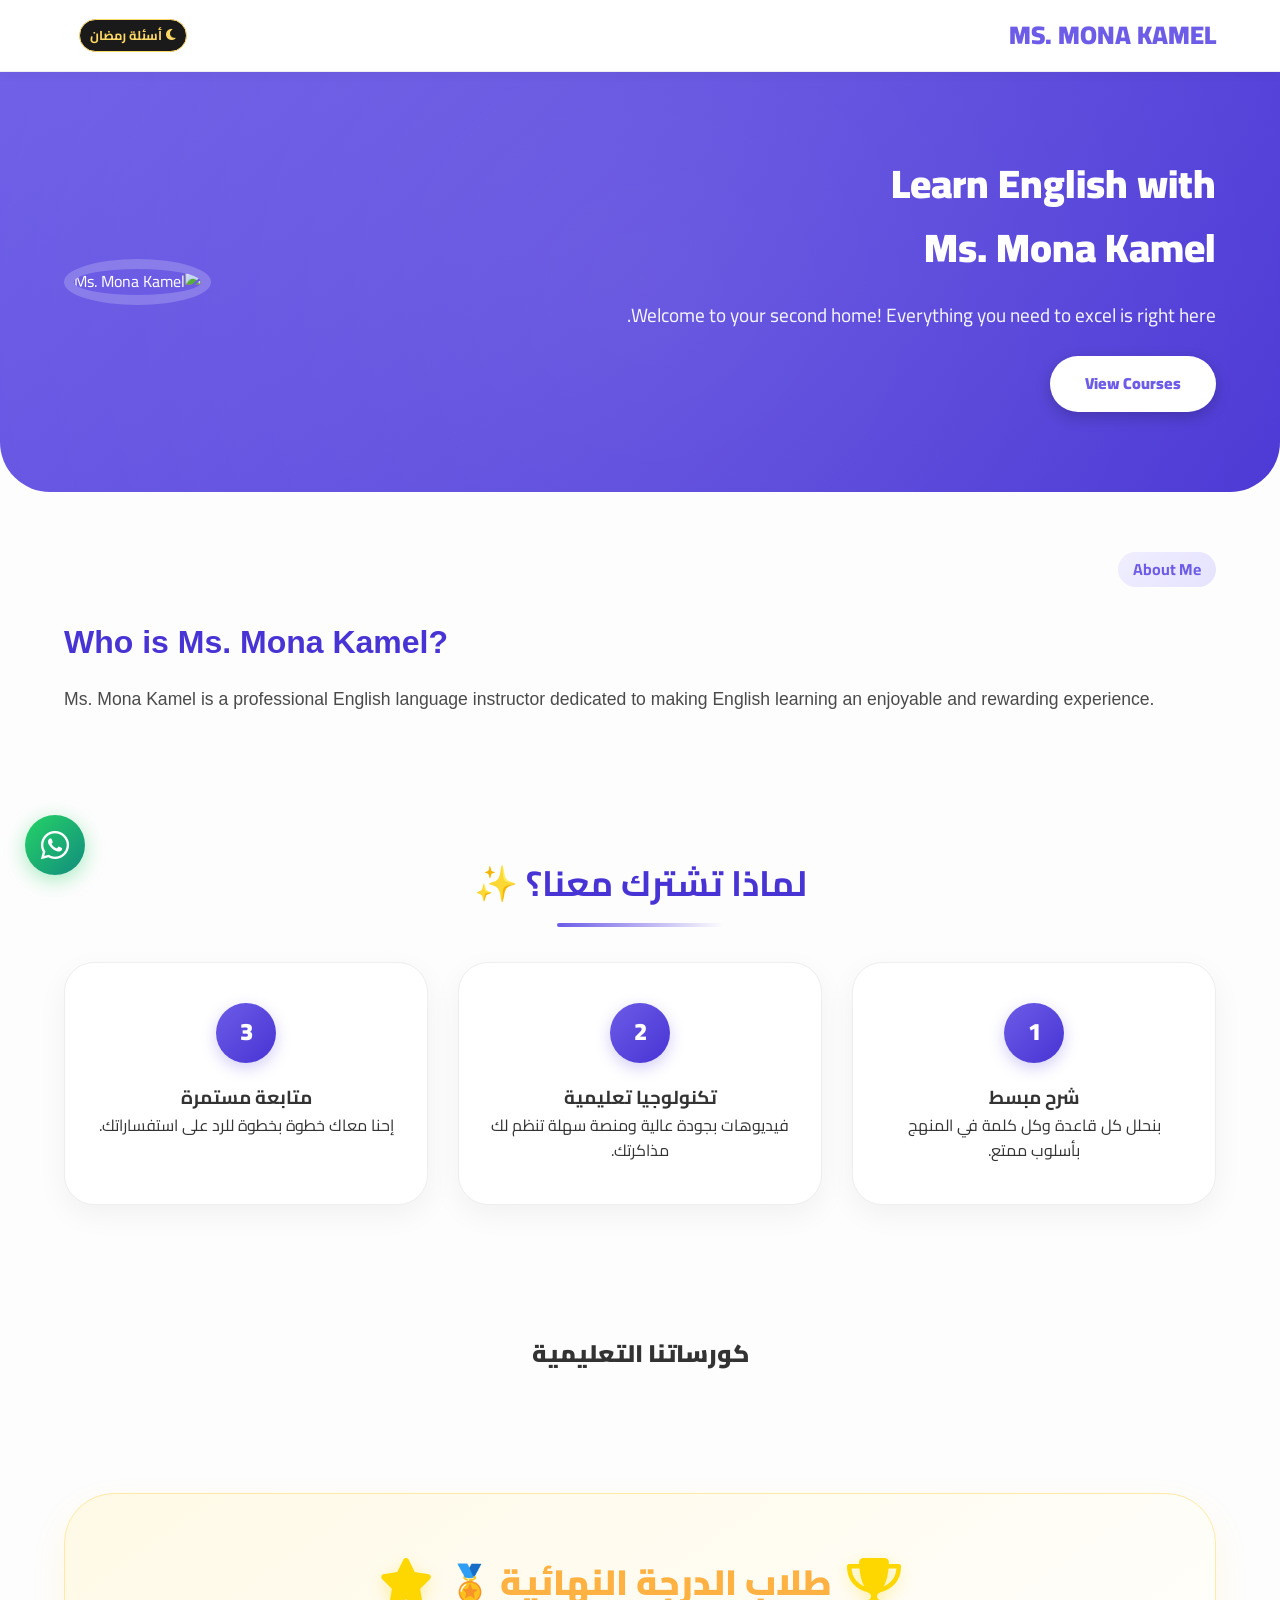
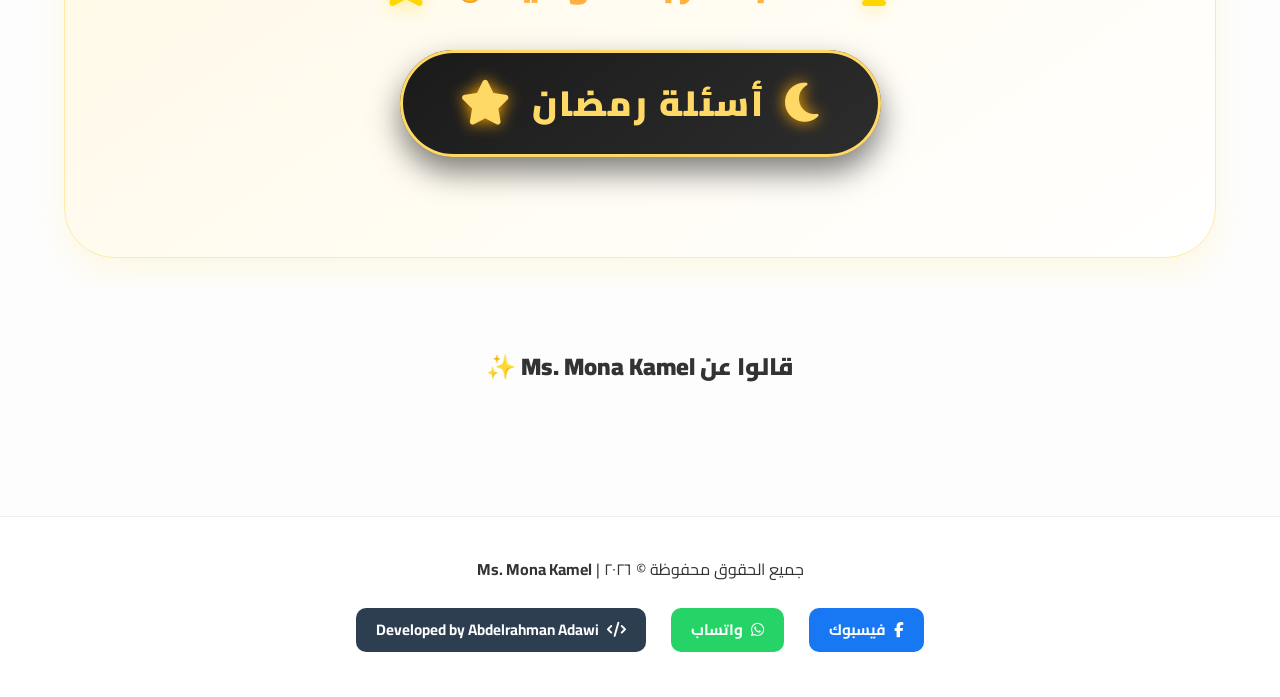
==== commit fefc103d: "Add files via upload" ====
--- a/index.html
+++ b/index.html
@@ -128,21 +128,43 @@
 .ramadan-header-btn {
     display: inline-flex;
     align-items: center;
-    gap: 8px;
+    gap: 4px;
     background: #1a1a1a;
     color: #ffd966 !important;
-    padding: 8px 16px;
-    border-radius: 30px;
+    padding: 5px 10px;
+    border-radius: 20px;
     font-weight: bold;
     text-decoration: none;
-    border: 2px solid #ffd966;
+    border: 1.5px solid #ffd966;
     transition: 0.3s;
-    margin: 0 10px;
+    font-size: 0.8rem;
+    white-space: nowrap;
 }
 
 .ramadan-header-btn:hover {
     background: #ffd966;
     color: #1a1a1a !important;
+}
+
+@media (max-width: 768px) {
+    .ramadan-header-btn {
+        padding: 4px 8px;
+        font-size: 0.7rem;
+        gap: 3px;
+    }
+    .ramadan-header-btn i {
+        font-size: 0.8rem;
+    }
+}
+
+@media (max-width: 480px) {
+    .ramadan-header-btn {
+        padding: 3px 6px;
+        font-size: 0.65rem;
+    }
+    .ramadan-header-btn i {
+        font-size: 0.7rem;
+    }
 }
     </style>
 </head>
@@ -159,9 +181,6 @@
     <header>
         <div class="logo-text" id="logoText">MS. MONA KAMEL</div>
         <div class="header-controls">
-    <div class="dark-mode-toggle" onclick="window.toggleDarkMode()">
-        <i class="fas fa-moon" id="darkModeIcon"></i>
-    </div>
     <!-- زر أسئلة رمضان في الهيدر -->
     <a href="ramadan.html" class="ramadan-header-btn">
     <i class="fas fa-moon"></i> أسئلة رمضان
@@ -270,19 +289,12 @@
             <i class="fas fa-arrow-right"></i> العودة للرئيسية
         </button>
         <h2 id="folderTitleName" style="margin-bottom:30px; color:var(--dark); text-align:center; font-weight: 900;"></h2>
-      
-<!-- حاوية رابط مجموعة واتساب -->
-<div id="whatsappGroupContainer" style="margin-bottom: 20px;"></div>
-  
+        
         <!-- Rating Section -->
         <div id="courseRatingSection" class="rating-box" style="display: none;"></div>
         
         <div id="combinedGrid" class="content-grid"></div>
     </div>
-    
-    
-           <!-- حاوية الواجبات -->
-        <div id="assignmentsContainer" style="margin-top: 30px;"></div>
 
     <!-- QUIZ / VIDEO OVERLAY -->
     <div id="quizOverlay">
@@ -517,10 +529,7 @@
     <script type="module" src="script.js?v=2.2"></script>
 
     <!-- استيراد السكريبتات المساعدة (defer لضمان تحميل script.js قبلها) -->
-    <script src="notifications.js?v=1.1" defer></script>
     <script src="badges.js?v=1.1" defer></script>
-    <script src="maintenance.js?v=1.1" defer></script>
-    <script src="whatsapp-group.js?v=1.1" defer></script>
 
     <script>
         
@@ -626,23 +635,56 @@
         });
     </script>
 
-    
-        <!-- ASSIGNMENT OVERLAY -->
-    <div id="assignmentOverlay" class="modal" style="display: none;">
-        <div class="modal-content" style="max-width: 800px;">
-            <div class="quiz-header">
-                <h2 id="assignmentTitle"></h2>
-                <button type="button" onclick="closeAssignmentOverlay()" style="background:var(--danger); color:white; border:none; padding:8px 20px; border-radius:10px;">إغلاق</button>
-            </div>
-            <div id="assignmentContainer" style="max-height: 80vh; overflow-y: auto;"></div>
-        </div>
-    </div>
-    <script src="assignments.js?v=1.1" defer></script>
+
     
     <!-- Firebase مُهيَّأ بالكامل في script.js (Firebase v10 modular) -->
 
-
-
+    <!-- زر دعم الواتساب العائم -->
+    <a href="https://chat.whatsapp.com/LGRHUx0HcSVK1HhfUCw0yp?mode=gi_t" target="_blank" rel="noopener noreferrer" class="whatsapp-support-btn" title="جروب الدعم الفني">
+        <i class="fab fa-whatsapp"></i>
+    </a>
+    
+    <style>
+        .whatsapp-support-btn {
+            position: fixed;
+            bottom: 25px;
+            left: 25px;
+            width: 60px;
+            height: 60px;
+            background: linear-gradient(135deg, #25d366, #128c7e);
+            border-radius: 50%;
+            display: flex;
+            align-items: center;
+            justify-content: center;
+            color: white;
+            font-size: 2rem;
+            text-decoration: none;
+            box-shadow: 0 5px 20px rgba(37, 211, 102, 0.4);
+            transition: all 0.3s ease;
+            z-index: 9999;
+            animation: whatsappPulse 2s infinite;
+        }
+        
+        .whatsapp-support-btn:hover {
+            transform: scale(1.1) rotate(5deg);
+            box-shadow: 0 8px 30px rgba(37, 211, 102, 0.6);
+        }
+        
+        @keyframes whatsappPulse {
+            0%, 100% { box-shadow: 0 5px 20px rgba(37, 211, 102, 0.4); }
+            50% { box-shadow: 0 5px 30px rgba(37, 211, 102, 0.7); }
+        }
+        
+        @media (max-width: 768px) {
+            .whatsapp-support-btn {
+                width: 50px;
+                height: 50px;
+                font-size: 1.6rem;
+                bottom: 15px;
+                left: 15px;
+            }
+        }
+    </style>
     
 </body>
 </html>
--- a/style.css
+++ b/style.css
@@ -1,40 +1,32 @@
 /* ================ ROOT & GLOBAL ================ */
 :root {
-    --main: #00d4ff;
-    --dark: #007aff;
-    --bg: #0a0f1e;
+    --main: #6c5ce7;
+    --dark: #4834d4;
+    --bg: #fdfdfd;
     --whatsapp: #25d366;
     --success: #00b894;
-    --danger: #ff6b6b;
-    --warning: #f59e0b;
-    --gray: #5a7a9a;
-    --developer: #1e293b;
-    --gold: #f59e0b;
-    --perfect: #ff6b35;
-    --text-primary: #e8f4fd;
-    --text-secondary: #5a7a9a;
-    --card-bg: rgba(255,255,255,0.04);
-    --card-shadow: 0 4px 24px rgba(0,212,255,0.08), 0 1px 4px rgba(0,0,0,0.4);
-    --card-shadow-hover: 0 16px 48px rgba(0,212,255,0.18), 0 4px 16px rgba(0,0,0,0.5);
-    --border-color: rgba(0,212,255,0.14);
-    --hover-bg: rgba(0,212,255,0.07);
-    --overlay-bg: rgba(0,5,20,0.8);
-    --modal-bg: #0d1426;
-    --transition: all 0.3s cubic-bezier(0.4, 0, 0.2, 1);
-    --accent: #00d4ff;
-    --accent-light: #66e0ff;
-    --accent-dark: #0055cc;
-    --dark-bg: #06080f;
-    --toast-success: #00d4ff;
-    --toast-error: #ff6b6b;
-    --toast-warning: #f59e0b;
-    --radius-sm: 10px;
-    --radius-md: 16px;
-    --radius-lg: 24px;
-    --radius-xl: 32px;
-    --glass-bg: rgba(255,255,255,0.04);
-    --glass-border: rgba(0,212,255,0.18);
-    --glow: rgba(0,212,255,0.15);
+    --danger: #ff7675;
+    --warning: #f1c40f;
+    --gray: #7f8c8d;
+    --developer: #2c3e50;
+    --gold: #ffd700;
+    --perfect: #ffb142;
+    --text-primary: #333;
+    --text-secondary: #4a4a4a;
+    --card-bg: #ffffff;
+    --card-shadow: 0 10px 30px rgba(0,0,0,0.05);
+    --border-color: #eee;
+    --hover-bg: #f0eeff;
+    --overlay-bg: rgba(0,0,0,0.6);
+    --modal-bg: white;
+    --transition: all 0.3s ease;
+    --accent: #6c5ce7;
+    --accent-light: #8b7cf0;
+    --accent-dark: #4a3bb5;
+    --dark-bg: #111417;
+    --toast-success: #00b894;
+    --toast-error: #ff7675;
+    --toast-warning: #f1c40f;
 }
 
 * {
@@ -52,80 +44,33 @@
     background: var(--bg);
     color: var(--text-primary);
     overflow-x: hidden;
-    transition: background 0.4s ease, color 0.4s ease;
-    line-height: 1.65;
+    transition: background 0.3s, color 0.3s;
+    line-height: 1.6;
     min-height: 100dvh;
     display: flex;
     flex-direction: column;
-    -webkit-font-smoothing: antialiased;
-    -moz-osx-font-smoothing: grayscale;
-    position: relative;
-}
-
-/* Animated grid background */
-body::before {
-    content: '';
-    position: fixed;
-    inset: 0;
-    background-image:
-        linear-gradient(rgba(0,212,255,0.04) 1px, transparent 1px),
-        linear-gradient(90deg, rgba(0,212,255,0.04) 1px, transparent 1px);
-    background-size: 60px 60px;
-    animation: gridMove 20s linear infinite;
-    pointer-events: none;
-    z-index: 0;
-}
-
-@keyframes gridMove {
-    0% { transform: translateY(0); }
-    100% { transform: translateY(60px); }
-}
-
-/* Glowing orbs */
-body::after {
-    content: '';
-    position: fixed;
-    width: 500px;
-    height: 500px;
-    background: radial-gradient(circle, rgba(0,212,255,0.08), transparent 70%);
-    top: -15%;
-    right: -10%;
-    border-radius: 50%;
-    pointer-events: none;
-    z-index: 0;
-    animation: orbDrift 12s ease-in-out infinite alternate;
-}
-
-@keyframes orbDrift {
-    from { transform: translate(0, 0); }
-    to { transform: translate(-30px, 40px); }
 }
 
 /* ================ DARK MODE ================ */
 body.dark-mode {
-    --main: #00d4ff;
-    --dark: #007aff;
-    --bg: #06080f;
-    --text-primary: #e8f4fd;
-    --text-secondary: #5a7a9a;
-    --card-bg: rgba(255,255,255,0.05);
-    --border-color: rgba(0,212,255,0.18);
-    --hover-bg: rgba(0,212,255,0.08);
-    --modal-bg: #0d1426;
-    --toast-success: #00d4ff;
-    --toast-error: #ff6b6b;
-    --toast-warning: #f59e0b;
-    --overlay-bg: rgba(0, 0, 0, 0.9);
-    --card-shadow: 0 4px 24px rgba(0,0,0,0.5);
-    --card-shadow-hover: 0 16px 48px rgba(0,212,255,0.15);
-    --glass-bg: rgba(255,255,255,0.03);
-    --glass-border: rgba(0,212,255,0.15);
+    --main: #a29bfe;
+    --dark: #6c5ce7;
+    --bg: #1a1b1e;
+    --text-primary: #e9e9e9;
+    --text-secondary: #b0b0b0;
+    --card-bg: #2c2d30;
+    --border-color: #3a3b3e;
+    --hover-bg: #3a3b3e;
+    --modal-bg: #2c2d30;
+    --toast-success: #00b894;
+    --toast-error: #ff7675;
+    --toast-warning: #f1c40f;
+    --overlay-bg: rgba(0, 0, 0, 0.8);
 }
 
 body.dark-mode header {
-    background: rgba(10, 15, 30, 0.92);
-    border-bottom-color: rgba(0,212,255,0.15);
-    box-shadow: 0 4px 24px rgba(0,0,0,0.4);
+    background: rgba(44, 45, 48, 0.95);
+    border-bottom-color: #3a3b3e;
 }
 
 body.dark-mode .card,
@@ -134,15 +79,13 @@
 body.dark-mode .review-card,
 body.dark-mode .perfect-card,
 body.dark-mode .continue-card {
-    background: rgba(255,255,255,0.04);
-    border-color: rgba(0,212,255,0.12);
-    box-shadow: 0 4px 20px rgba(0,0,0,0.4);
+    background: var(--card-bg);
+    border-color: var(--border-color);
 }
 
 body.dark-mode .dropdown-menu {
-    background: rgba(10,15,30,0.95);
-    border-color: rgba(0,212,255,0.2);
-    backdrop-filter: blur(20px);
+    background: var(--card-bg);
+    border-color: var(--border-color);
 }
 
 body.dark-mode .dropdown-menu a:hover,
@@ -151,27 +94,26 @@
 }
 
 body.dark-mode .modal-content {
-    background: rgba(10,15,30,0.98);
-    border-color: rgba(0,212,255,0.2);
-    box-shadow: 0 30px 80px rgba(0,0,0,0.6), 0 0 40px rgba(0,212,255,0.08);
+    background: var(--modal-bg);
+    border-color: var(--border-color);
 }
 
 body.dark-mode .reg-input,
 body.dark-mode .country-select,
 body.dark-mode .id-input,
 body.dark-mode .opt-label {
-    background: rgba(255,255,255,0.04);
-    border-color: rgba(0,212,255,0.2);
+    background: #3a3b3e;
+    border-color: #4a4b4e;
     color: var(--text-primary);
 }
 
 body.dark-mode .opt-label:hover {
-    background: rgba(0,212,255,0.08);
+    background: #4a4b4e;
 }
 
 body.dark-mode .q-form-card {
-    background: rgba(255,255,255,0.03);
-    border-color: rgba(0,212,255,0.15);
+    background: #2c2d30;
+    border-color: var(--border-color);
 }
 
 body.dark-mode .social-btn {
@@ -183,14 +125,14 @@
 }
 
 body.dark-mode .student-id-badge {
-    background: rgba(0,212,255,0.08);
-    border-color: rgba(0,212,255,0.4);
+    background: linear-gradient(135deg, #3a3b3e, #4a4b4e);
+    border-color: var(--main);
     color: var(--main);
 }
 
 body.dark-mode .perfect-section {
-    background: rgba(255,107,53,0.04);
-    border-color: rgba(255,107,53,0.15);
+    background: linear-gradient(145deg, #2c2d30, #1a1b1e);
+    border-color: #4a4b4e;
 }
 
 body.dark-mode .leaderboard-row {
@@ -202,14 +144,13 @@
 }
 
 body.dark-mode .badge-video {
-    background: rgba(0,212,255,0.08);
+    background: linear-gradient(135deg, #3a3b3e, #4a4b4e);
     color: var(--main);
 }
 
 body.dark-mode .toast-message {
-    background: rgba(10,15,30,0.95);
+    background: #2c2d30;
     color: var(--text-primary);
-    border: 1px solid rgba(0,212,255,0.2);
 }
 
 body.dark-mode .progress-indicator {
@@ -239,28 +180,27 @@
 }
 
 body.dark-mode .notification-item.unread {
-    background: rgba(0,212,255,0.07);
-    border-right-color: var(--main);
+    background: linear-gradient(135deg, #3a3b3e, #4a4b4e);
 }
 
 body.dark-mode .footer {
-    background: rgba(255,255,255,0.03);
-    border-top-color: rgba(0,212,255,0.12);
+    background: var(--card-bg);
+    border-top-color: var(--border-color);
 }
 
 /* ================ SCROLLBAR ================ */
 ::-webkit-scrollbar {
-    width: 6px;
-    height: 6px;
+    width: 8px;
+    height: 8px;
 }
 
 ::-webkit-scrollbar-track {
-    background: transparent;
+    background: #f1f1f1;
     border-radius: 10px;
 }
 
 ::-webkit-scrollbar-thumb {
-    background: linear-gradient(180deg, var(--main), var(--accent-light));
+    background: var(--main);
     border-radius: 10px;
 }
 
@@ -305,10 +245,10 @@
 
 /* ================ SKELETON LOADING ================ */
 .skeleton {
-    background: linear-gradient(90deg, rgba(0,212,255,0.06) 25%, rgba(0,212,255,0.1) 50%, rgba(0,212,255,0.06) 75%);
+    background: linear-gradient(90deg, #f0f0f0 25%, #e0e0e0 50%, #f0f0f0 75%);
     background-size: 200% 100%;
     animation: skeleton-loading 1.5s infinite;
-    border-radius: var(--radius-md);
+    border-radius: 10px;
     min-height: 200px;
 }
 
@@ -461,33 +401,29 @@
 
 /* ================ HEADER ================ */
 header {
-    background: rgba(10,15,30,0.88);
-    padding: 12px 5%;
+    background: var(--card-bg);
+    padding: 15px 5%;
     display: flex;
     justify-content: space-between;
     align-items: center;
-    box-shadow: 0 2px 20px rgba(0,212,255,0.08);
+    box-shadow: 0 4px 10px rgba(0,0,0,0.03);
     position: sticky;
     top: 0;
     z-index: 1000;
     flex-wrap: wrap;
     gap: 10px;
-    border-bottom: 1px solid rgba(0,212,255,0.12);
-    -webkit-backdrop-filter: blur(20px);
-    backdrop-filter: blur(20px);
+    border-bottom: 1px solid var(--border-color);
+    backdrop-filter: blur(10px);
+    background: rgba(255, 255, 255, 0.95);
 }
 
 .logo-text {
     font-weight: 900;
-    background: linear-gradient(135deg, #fff 30%, var(--accent) 100%);
-    -webkit-background-clip: text;
-    -webkit-text-fill-color: transparent;
-    background-clip: text;
+    color: var(--main);
     font-size: 1.6rem;
     cursor: pointer;
     transition: var(--transition);
     user-select: none;
-    letter-spacing: -0.5px;
 }
 
 .logo-text:hover {
@@ -510,28 +446,26 @@
 
 /* ================ BUTTONS ================ */
 .auth-btn, .dashboard-btn, .logout-btn {
-    padding: 9px 22px;
-    border-radius: 50px;
-    font-weight: 700;
+    padding: 8px 20px;
+    border-radius: 10px;
+    font-weight: bold;
     cursor: pointer;
     font-family: 'Cairo';
     transition: var(--transition);
     border: none;
-    font-size: 0.92rem;
+    font-size: 0.95rem;
     letter-spacing: 0.3px;
 }
 
 .auth-btn {
-    background: linear-gradient(135deg, var(--main), var(--dark));
-    color: #0a0f1e;
-    font-weight: 800;
-    box-shadow: 0 4px 15px rgba(0,212,255,0.3);
+    background: var(--main);
+    color: white;
 }
 
 .auth-btn:hover {
+    opacity: 0.9;
     transform: translateY(-2px);
-    box-shadow: 0 8px 25px rgba(0,212,255,0.45);
-    filter: brightness(1.08);
+    box-shadow: 0 5px 15px rgba(108,92,231,0.3);
 }
 
 .auth-btn:active {
@@ -539,23 +473,21 @@
 }
 
 .logout-btn {
-    background: linear-gradient(135deg, #ef4444, #f87171);
+    background: var(--danger);
     color: white;
     margin-right: 10px;
-    box-shadow: 0 4px 15px rgba(239,68,68,0.25);
 }
 
 .logout-btn:hover {
+    opacity: 0.9;
     transform: translateY(-2px);
-    box-shadow: 0 8px 20px rgba(239,68,68,0.4);
+    box-shadow: 0 5px 15px rgba(255,118,117,0.3);
 }
 
 .dashboard-btn {
-    background: linear-gradient(135deg, var(--main), var(--dark));
-    color: #0a0f1e;
-    font-weight: 800;
+    background: var(--main);
+    color: white;
     margin-right: 10px;
-    box-shadow: 0 4px 15px rgba(0,212,255,0.25);
 }
 
 /* ================ HAMBURGER MENU ================ */
@@ -578,17 +510,15 @@
     position: absolute;
     top: 70px;
     left: 20px;
-    background: rgba(10,15,30,0.96);
-    backdrop-filter: blur(20px);
-    -webkit-backdrop-filter: blur(20px);
-    box-shadow: 0 20px 60px rgba(0,0,0,0.5), 0 4px 16px rgba(0,212,255,0.08);
-    border-radius: var(--radius-lg);
-    width: 260px;
-    padding: 8px;
+    background: var(--card-bg);
+    box-shadow: 0 10px 30px rgba(0,0,0,0.1);
+    border-radius: 15px;
+    width: 250px;
+    padding: 10px 0;
     z-index: 1001;
-    border: 1px solid rgba(0,212,255,0.18);
+    border: 1px solid var(--border-color);
     display: none;
-    animation: slideDown 0.25s cubic-bezier(0.4, 0, 0.2, 1);
+    animation: slideDown 0.3s ease;
 }
 
 @keyframes slideDown {
@@ -605,22 +535,20 @@
 .dropdown-menu a,
 .dropdown-menu div {
     display: block;
-    padding: 11px 16px;
+    padding: 12px 20px;
     text-decoration: none;
     color: var(--text-primary);
-    font-weight: 600;
+    font-weight: bold;
     transition: 0.2s;
     cursor: pointer;
     text-align: right;
-    border-radius: var(--radius-sm);
-    font-size: 0.95rem;
 }
 
 .dropdown-menu a:hover,
 .dropdown-menu div:hover {
     background: var(--hover-bg);
     color: var(--main);
-    padding-right: 22px;
+    padding-right: 25px;
 }
 
 .dropdown-menu hr {
@@ -630,25 +558,17 @@
 
 /* ================ STUDENT ID ================ */
 .student-id-badge {
-    background: rgba(0,212,255,0.08);
-    padding: 8px 18px;
+    background: linear-gradient(135deg, #f0eeff, #e5e2ff);
+    padding: 10px 20px;
     border-radius: 50px;
     color: var(--main);
-    font-weight: 700;
-    border: 1px solid rgba(0,212,255,0.3);
+    font-weight: bold;
+    border: 2px solid var(--main);
     display: inline-flex;
     align-items: center;
-    gap: 7px;
-    box-shadow: 0 4px 12px rgba(0,212,255,0.12);
-    font-size: 0.92rem;
-    transition: var(--transition);
-    letter-spacing: 0.5px;
-}
-
-.student-id-badge:hover {
-    box-shadow: 0 6px 20px rgba(0,212,255,0.2);
-    transform: translateY(-1px);
-    background: rgba(0,212,255,0.12);
+    gap: 8px;
+    box-shadow: 0 5px 15px rgba(108,92,231,0.2);
+    font-size: 0.95rem;
 }
 
 .student-id-badge i {
@@ -664,42 +584,27 @@
 }
 
 .dashboard-header {
-    background: rgba(0,212,255,0.05);
-    border: 1px solid rgba(0,212,255,0.2);
-    padding: 32px 36px;
-    border-radius: var(--radius-xl);
-    box-shadow: 0 12px 40px rgba(0,212,255,0.12), inset 0 0 60px rgba(0,212,255,0.03);
+    background: var(--card-bg);
+    padding: 30px;
+    border-radius: 25px;
+    box-shadow: var(--card-shadow);
     margin-bottom: 30px;
     display: flex;
     justify-content: space-between;
     align-items: center;
     flex-wrap: wrap;
+    border: 1px solid var(--border-color);
     transition: var(--transition);
-    position: relative;
-    overflow: hidden;
-    backdrop-filter: blur(10px);
-}
-
-.dashboard-header::before {
-    content: '';
-    position: absolute;
-    top: -40%;
-    right: -10%;
-    width: 300px;
-    height: 300px;
-    background: radial-gradient(circle, rgba(0,212,255,0.08) 0%, transparent 70%);
-    border-radius: 50%;
 }
 
 .dashboard-header:hover {
-    box-shadow: 0 20px 60px rgba(0,212,255,0.18);
-    border-color: rgba(0,212,255,0.35);
-    transform: translateY(-2px);
+    box-shadow: 0 15px 35px rgba(108,92,231,0.1);
+    border-color: var(--main);
 }
 
 .student-welcome h1 {
     font-size: 2rem;
-    color: var(--text-primary);
+    color: var(--dark);
     margin-bottom: 10px;
     font-weight: 900;
 }
@@ -712,16 +617,15 @@
 }
 
 .stat-card {
-    background: rgba(255,255,255,0.04);
-    padding: 28px;
-    border-radius: var(--radius-lg);
+    background: var(--card-bg);
+    padding: 25px;
+    border-radius: 20px;
     text-align: center;
     box-shadow: var(--card-shadow);
-    border: 1px solid rgba(0,212,255,0.12);
+    border: 1px solid var(--border-color);
     transition: var(--transition);
     position: relative;
     overflow: hidden;
-    backdrop-filter: blur(10px);
 }
 
 .stat-card::before {
@@ -730,17 +634,14 @@
     top: 0;
     left: 0;
     right: 0;
-    height: 2px;
-    background: linear-gradient(90deg, var(--main), var(--dark));
-    box-shadow: 0 0 12px var(--main);
-    border-radius: 2px 2px 0 0;
+    height: 4px;
+    background: linear-gradient(90deg, var(--main), var(--accent-light));
 }
 
 .stat-card:hover {
-    transform: translateY(-6px);
-    border-color: rgba(0,212,255,0.3);
-    box-shadow: var(--card-shadow-hover);
-    background: rgba(0,212,255,0.05);
+    transform: translateY(-5px);
+    border-color: var(--main);
+    box-shadow: 0 15px 35px rgba(108,92,231,0.15);
 }
 
 .stat-number {
@@ -759,29 +660,27 @@
 
 .section-title {
     font-size: 1.8rem;
-    color: var(--text-primary);
+    color: var(--dark);
     margin: 40px 0 20px;
     font-weight: 900;
     position: relative;
     display: inline-block;
-    letter-spacing: -0.5px;
 }
 
 .section-title::after {
     content: '';
-    width: 40%;
-    height: 2px;
-    background: linear-gradient(90deg, var(--main), transparent);
-    box-shadow: 0 0 8px var(--main);
+    width: 50%;
+    height: 4px;
+    background: var(--main);
     position: absolute;
-    bottom: -8px;
+    bottom: -10px;
     right: 0;
     border-radius: 10px;
 }
 
 .progress-bar-bg {
-    height: 6px;
-    background: rgba(255,255,255,0.06);
+    height: 8px;
+    background: #eee;
     border-radius: 10px;
     overflow: hidden;
     margin: 10px 0;
@@ -985,22 +884,21 @@
 
 /* ================ ITEM CARDS (VIDEOS/QUIZZES) ================ */
 .item-card {
-    background: rgba(255,255,255,0.04);
-    border-radius: var(--radius-lg);
+    background: var(--card-bg);
+    border-radius: 20px;
     overflow: hidden;
     box-shadow: var(--card-shadow);
-    border: 1px solid rgba(0,212,255,0.12);
-    transition: 0.3s cubic-bezier(0.4, 0, 0.2, 1);
+    border: 1px solid var(--border-color);
+    transition: 0.3s;
     cursor: pointer;
     display: block;
     position: relative;
-    backdrop-filter: blur(10px);
 }
 
 .item-card:hover {
-    transform: translateY(-8px);
-    border-color: rgba(0,212,255,0.4);
-    box-shadow: 0 20px 50px rgba(0,212,255,0.15);
+    transform: translateY(-10px);
+    border-color: var(--main);
+    box-shadow: 0 15px 35px rgba(108,92,231,0.1);
 }
 
 .item-card.disabled {
@@ -1054,13 +952,13 @@
 }
 
 .badge-video {
-    background: linear-gradient(135deg, #f5f3ff, #ede9fe);
+    background: linear-gradient(135deg, #f0eeff, #e5e2ff);
     color: var(--main);
 }
 
 .badge-exam {
-    background: linear-gradient(135deg, #fffbeb, #fef3c7);
-    color: #d97706;
+    background: linear-gradient(135deg, #fff9e6, #fff3d6);
+    color: var(--warning);
 }
 
 /* ================ COURSE RATING ================ */
@@ -1164,7 +1062,7 @@
 
 .leaderboard-section {
     padding: 60px 5%;
-    background: transparent;
+    background: linear-gradient(145deg, #f8f9fa, #ffffff);
 }
 
 .leaderboard-table {
@@ -1209,22 +1107,21 @@
 }
 
 .folder-card {
-    background: rgba(255,255,255,0.04);
-    border-radius: var(--radius-lg);
+    background: var(--card-bg);
+    border-radius: 20px;
     overflow: hidden;
     box-shadow: var(--card-shadow);
-    border: 1px solid rgba(0,212,255,0.12);
+    border: 1px solid var(--border-color);
     cursor: pointer;
-    transition: 0.3s cubic-bezier(0.4, 0, 0.2, 1);
+    transition: 0.3s;
     text-align: center;
     position: relative;
-    backdrop-filter: blur(10px);
 }
 
 .folder-card:hover {
-    transform: translateY(-8px);
-    border-color: rgba(0,212,255,0.4);
-    box-shadow: 0 20px 50px rgba(0,212,255,0.15);
+    transform: translateY(-10px);
+    border-color: var(--main);
+    box-shadow: 0 15px 35px rgba(108,92,231,0.2);
 }
 
 .folder-card img {
@@ -1260,11 +1157,11 @@
 /* ================ PERFECT SCORES ================ */
 .perfect-section {
     padding: 60px 5%;
-    background: rgba(255,107,53,0.04);
+    background: linear-gradient(145deg, #fff9e6, #fff);
     border-radius: 50px;
     margin: 30px 5%;
-    box-shadow: 0 15px 35px rgba(0,0,0,0.3);
-    border: 1px solid rgba(255,107,53,0.15);
+    box-shadow: 0 15px 35px rgba(255, 193, 7, 0.1);
+    border: 1px solid #ffeaa5;
 }
 
 .perfect-header {
@@ -1303,15 +1200,16 @@
 }
 
 .perfect-card {
-    background: rgba(255,255,255,0.04);
+    background: white;
     border-radius: 25px;
     padding: 25px;
-    box-shadow: var(--card-shadow);
-    border: 1px solid rgba(255,107,53,0.2);
+    box-shadow: 0 10px 25px rgba(0,0,0,0.05);
+    border: 2px solid transparent;
+    border-image: linear-gradient(45deg, var(--gold), var(--perfect));
+    border-image-slice: 1;
     transition: 0.4s;
     position: relative;
     overflow: hidden;
-    backdrop-filter: blur(10px);
 }
 
 .perfect-card::before {
@@ -1320,14 +1218,13 @@
     top: -10px;
     left: -10px;
     font-size: 5rem;
-    opacity: 0.07;
+    opacity: 0.1;
     transform: rotate(-15deg);
 }
 
 .perfect-card:hover {
     transform: translateY(-8px);
-    box-shadow: 0 20px 40px rgba(255,107,53,0.15);
-    border-color: rgba(255,107,53,0.4);
+    box-shadow: 0 20px 40px rgba(255, 193, 7, 0.2);
 }
 
 .perfect-name {
@@ -1496,19 +1393,18 @@
 }
 
 .modal-content {
-    background: rgba(10,15,30,0.98);
-    padding: 36px;
-    border-radius: var(--radius-xl);
+    background: var(--modal-bg);
+    padding: 30px;
+    border-radius: 25px;
     text-align: center;
     width: 90%;
     max-width: 500px;
     position: relative;
     max-height: 90vh;
     overflow-y: auto;
-    border: 1px solid rgba(0,212,255,0.2);
-    box-shadow: 0 30px 80px rgba(0,0,0,0.6), 0 0 40px rgba(0,212,255,0.08);
-    animation: modalFadeIn 0.3s cubic-bezier(0.4, 0, 0.2, 1);
-    backdrop-filter: blur(20px);
+    border: 1px solid var(--border-color);
+    box-shadow: 0 20px 40px rgba(0,0,0,0.3);
+    animation: modalFadeIn 0.3s ease;
 }
 
 @keyframes modalFadeIn {
@@ -1560,22 +1456,21 @@
 
 .reg-input {
     width: 100%;
-    padding: 13px 16px;
+    padding: 12px;
     margin: 10px 0;
-    border: 1px solid rgba(0,212,255,0.2);
-    border-radius: var(--radius-sm);
+    border: 1px solid var(--border-color);
+    border-radius: 10px;
     font-family: 'Cairo';
     font-size: 0.95rem;
     transition: 0.3s;
-    background: rgba(255,255,255,0.04);
+    background: var(--bg);
     color: var(--text-primary);
 }
 
 .reg-input:focus {
     border-color: var(--main);
     outline: none;
-    box-shadow: 0 0 0 3px rgba(0,212,255,0.12);
-    background: rgba(0,212,255,0.04);
+    box-shadow: 0 0 0 3px rgba(108,92,231,0.1);
 }
 
 .reg-input:disabled {
@@ -1659,19 +1554,17 @@
 
 /* ================ HERO SECTION ================ */
 .hero {
-    background: linear-gradient(135deg, #0a0f1e 0%, #0d1a2e 50%, #071020 100%);
-    color: white;
-    padding: 90px 5%;
+    background: linear-gradient(135deg, var(--main), var(--dark));
+    color: white;
+    padding: 80px 5%;
     display: flex;
     align-items: center;
     justify-content: space-between;
     flex-wrap: wrap;
-    border-radius: 0 0 60px 60px;
+    border-radius: 0 0 50px 50px;
     gap: 30px;
     position: relative;
     overflow: hidden;
-    border-bottom: 1px solid rgba(0,212,255,0.15);
-    box-shadow: 0 20px 60px rgba(0,0,0,0.5);
 }
 
 .hero::before {
@@ -1681,7 +1574,7 @@
     right: -50%;
     width: 200%;
     height: 200%;
-    background: radial-gradient(circle, rgba(0,212,255,0.08) 0%, transparent 70%);
+    background: radial-gradient(circle, rgba(255,255,255,0.1) 0%, transparent 70%);
     animation: rotate 20s linear infinite;
 }
 
@@ -1709,16 +1602,15 @@
 }
 
 .btn-hero {
-    background: linear-gradient(135deg, var(--main), var(--dark));
-    color: #0a0f1e;
-    padding: 15px 38px;
+    background: #fff;
+    color: var(--main);
+    padding: 15px 35px;
     border-radius: 50px;
     text-decoration: none;
     font-weight: 900;
     display: inline-block;
     transition: var(--transition);
-    box-shadow: 0 8px 30px rgba(0,212,255,0.35);
-    margin-top: 20px;
+    box-shadow: 0 5px 15px rgba(0,0,0,0.2);
 }
 
 .btn-hero:hover {
@@ -1756,7 +1648,7 @@
 /* ================ ABOUT SECTION ================ */
 .about-section {
     padding: 60px 5%;
-    background: transparent;
+    background: var(--bg);
 }
 
 .about-tag {
@@ -1822,22 +1714,20 @@
 }
 
 .feat-card {
-    background: rgba(255,255,255,0.03);
+    background: var(--card-bg);
     padding: 40px 30px;
-    border-radius: var(--radius-xl);
+    border-radius: 30px;
     box-shadow: var(--card-shadow);
-    border: 1px solid rgba(0,212,255,0.12);
-    transition: 0.4s cubic-bezier(0.4, 0, 0.2, 1);
+    border: 1px solid var(--border-color);
+    transition: 0.4s;
     position: relative;
     overflow: hidden;
-    backdrop-filter: blur(10px);
 }
 
 .feat-card:hover {
     transform: translateY(-10px);
-    border-color: rgba(0,212,255,0.4);
-    box-shadow: 0 20px 50px rgba(0,212,255,0.15);
-    background: rgba(0,212,255,0.05);
+    border-color: var(--main);
+    box-shadow: 0 15px 35px rgba(108,92,231,0.2);
 }
 
 .feat-card .num-circle {
@@ -1876,23 +1766,21 @@
 }
 
 .review-card {
-    background: rgba(255,255,255,0.04);
-    padding: 28px;
-    border-radius: var(--radius-lg);
-    border-top: 2px solid var(--main);
+    background: var(--card-bg);
+    padding: 25px;
+    border-radius: 15px;
+    border-top: 4px solid var(--main);
     text-align: right;
     margin-bottom: 15px;
     box-shadow: var(--card-shadow);
-    border: 1px solid rgba(0,212,255,0.12);
-    border-top-width: 2px;
+    border: 1px solid var(--border-color);
+    border-top-width: 4px;
     transition: var(--transition);
-    backdrop-filter: blur(10px);
 }
 
 .review-card:hover {
     transform: translateY(-5px);
-    border-color: rgba(0,212,255,0.3);
-    box-shadow: 0 15px 40px rgba(0,212,255,0.1);
+    box-shadow: 0 15px 35px rgba(108,92,231,0.1);
 }
 
 .review-card p {
@@ -1941,19 +1829,19 @@
 
 /* ================ FOOTER ================ */
 footer {
-    padding: 48px 5%;
+    padding: 40px 5%;
     text-align: center;
-    background: rgba(255,255,255,0.02);
-    border-top: 1px solid rgba(0,212,255,0.1);
+    background: var(--card-bg);
+    border-top: 1px solid var(--border-color);
     position: relative;
     margin-top: auto;
 }
 
 .social-btn {
     text-decoration: none;
-    font-weight: 700;
-    padding: 10px 22px;
-    border-radius: 50px;
+    font-weight: bold;
+    padding: 10px 20px;
+    border-radius: 10px;
     color: #fff;
     margin: 5px;
     display: inline-block;
@@ -1961,13 +1849,12 @@
     font-family: 'Cairo';
     transition: 0.3s;
     border: none;
-    font-size: 0.92rem;
-    box-shadow: 0 4px 12px rgba(0,0,0,0.12);
+    font-size: 0.95rem;
 }
 
 .social-btn:hover {
     transform: translateY(-3px);
-    box-shadow: 0 8px 20px rgba(0,0,0,0.2);
+    box-shadow: 0 5px 15px rgba(0,0,0,0.2);
 }
 
 .wa { background: var(--whatsapp); } 
@@ -1984,23 +1871,21 @@
 }
 
 .toast-message {
-    background: rgba(10,15,30,0.96);
+    background: white;
     color: var(--text-primary);
-    padding: 14px 22px;
+    padding: 15px 25px;
     border-radius: 50px;
-    box-shadow: 0 12px 40px rgba(0,0,0,0.4), 0 4px 12px rgba(0,212,255,0.08);
+    box-shadow: 0 10px 30px rgba(0,0,0,0.2);
     margin-bottom: 10px;
     display: flex;
     align-items: center;
     gap: 10px;
     animation: slideInRight 0.3s, fadeOut 0.3s 2.7s;
     border-right: 4px solid var(--success);
-    backdrop-filter: blur(16px);
+    backdrop-filter: blur(10px);
     font-family: 'Cairo', sans-serif;
     pointer-events: auto;
     max-width: 350px;
-    border: 1px solid rgba(0,212,255,0.2);
-    border-right-width: 4px;
 }
 
 .toast-message i {
@@ -2056,16 +1941,15 @@
 }
 
 .top-card {
-    background: rgba(255,255,255,0.04);
-    border-radius: var(--radius-xl);
-    padding: 32px 22px;
+    background: linear-gradient(145deg, #ffffff, #f8f9fa);
+    border-radius: 30px;
+    padding: 30px 20px;
     text-align: center;
-    box-shadow: var(--card-shadow);
+    box-shadow: 0 15px 35px rgba(0,0,0,0.1);
     position: relative;
-    transition: all 0.4s cubic-bezier(0.4, 0, 0.2, 1);
+    transition: all 0.4s;
     min-width: 220px;
-    border: 1px solid rgba(0,212,255,0.15);
-    backdrop-filter: blur(10px);
+    border: 1px solid rgba(108,92,231,0.1);
 }
 
 .top-card:hover {
@@ -2154,24 +2038,23 @@
 }
 
 .leaderboard-item {
-    background: rgba(255,255,255,0.04);
-    border-radius: var(--radius-lg);
+    background: white;
+    border-radius: 20px;
     padding: 20px;
     display: flex;
     align-items: center;
     gap: 20px;
-    box-shadow: var(--card-shadow);
-    border: 1px solid rgba(0,212,255,0.12);
+    box-shadow: 0 10px 25px rgba(0,0,0,0.05);
+    border: 1px solid #eee;
     transition: 0.3s;
     position: relative;
     overflow: hidden;
-    backdrop-filter: blur(10px);
 }
 
 .leaderboard-item:hover {
     transform: translateX(-5px);
-    box-shadow: 0 15px 40px rgba(0,212,255,0.1);
-    border-color: rgba(0,212,255,0.3);
+    box-shadow: 0 15px 35px rgba(108,92,231,0.1);
+    border-color: var(--main);
 }
 
 .leaderboard-rank-circle {
@@ -2413,23 +2296,22 @@
 }
 
 .continue-card {
-    background: rgba(255,255,255,0.04);
-    border-radius: var(--radius-lg);
+    background: var(--card-bg);
+    border-radius: 20px;
     overflow: hidden;
     box-shadow: var(--card-shadow);
-    border: 1px solid rgba(0,212,255,0.12);
+    border: 1px solid var(--border-color);
     display: flex;
     flex-direction: column;
     transition: var(--transition);
     cursor: pointer;
     position: relative;
-    backdrop-filter: blur(10px);
 }
 
 .continue-card:hover {
     transform: translateY(-5px);
-    box-shadow: 0 20px 50px rgba(0,212,255,0.15);
-    border-color: rgba(0,212,255,0.35);
+    box-shadow: 0 15px 35px rgba(108,92,231,0.15);
+    border-color: var(--main);
 }
 
 .continue-thumb {
@@ -2478,19 +2360,18 @@
 
 .btn-continue {
     background: linear-gradient(135deg, var(--main), var(--dark));
-    color: #0a0f1e;
+    color: white;
     border: none;
-    padding: 8px 16px;
+    padding: 8px 15px;
     border-radius: 50px;
     font-size: 0.85rem;
-    font-weight: 800;
+    font-weight: bold;
     cursor: pointer;
     transition: var(--transition);
     margin: 0 15px 15px auto;
     display: inline-flex;
     align-items: center;
     gap: 5px;
-    box-shadow: 0 4px 15px rgba(0,212,255,0.3);
 }
 
 .btn-continue:hover {
@@ -2551,16 +2432,14 @@
     width: 380px;
     max-width: 90%;
     max-height: 80vh;
-    background: rgba(10,15,30,0.96);
-    backdrop-filter: blur(20px);
-    -webkit-backdrop-filter: blur(20px);
-    border-radius: var(--radius-xl);
-    box-shadow: 0 20px 60px rgba(0,0,0,0.5), 0 4px 20px rgba(0,212,255,0.08);
+    background: var(--card-bg);
+    border-radius: 20px;
+    box-shadow: 0 10px 40px rgba(0,0,0,0.2);
     z-index: 1002;
     display: none;
     flex-direction: column;
-    border: 1px solid rgba(0,212,255,0.2);
-    animation: slideInLeft 0.25s cubic-bezier(0.4, 0, 0.2, 1);
+    border: 1px solid var(--border-color);
+    animation: slideInLeft 0.3s ease;
 }
 
 @keyframes slideInLeft {
@@ -2578,11 +2457,11 @@
     display: flex;
     justify-content: space-between;
     align-items: center;
-    padding: 16px 20px;
-    border-bottom: 1px solid rgba(0,212,255,0.15);
-    background: linear-gradient(135deg, rgba(0,212,255,0.12), rgba(0,122,255,0.1));
-    color: var(--text-primary);
-    border-radius: var(--radius-xl) var(--radius-xl) 0 0;
+    padding: 15px 20px;
+    border-bottom: 1px solid var(--border-color);
+    background: linear-gradient(135deg, var(--main), var(--dark));
+    color: white;
+    border-radius: 20px 20px 0 0;
 }
 
 .notifications-header h3 {
@@ -2642,8 +2521,8 @@
 }
 
 .notification-item.unread {
-    background: linear-gradient(135deg, #f5f3ff, #ede9fe);
-    border-right: 3px solid var(--main);
+    background: linear-gradient(135deg, #f0eeff, #e5e2ff);
+    border-right: 4px solid var(--main);
 }
 
 .notification-icon {
@@ -2927,13 +2806,12 @@
 
 /* Cover Photo */
 .profile-cover {
-    height: 220px;
-    background: linear-gradient(135deg, #0a0f1e 0%, #0d1a2e 50%, #071a30 100%);
-    border-radius: var(--radius-xl) var(--radius-xl) 0 0;
+    height: 200px;
+    background: linear-gradient(135deg, var(--main), var(--dark));
+    border-radius: 30px 30px 0 0;
     position: relative;
     overflow: hidden;
     margin-bottom: 80px;
-    border-bottom: 1px solid rgba(0,212,255,0.15);
 }
 
 .profile-cover::before {
@@ -2958,19 +2836,18 @@
 
 /* Profile Header Card */
 .profile-header-card {
-    background: rgba(255,255,255,0.04);
-    border-radius: var(--radius-xl);
-    padding: 32px;
+    background: var(--card-bg);
+    border-radius: 30px;
+    padding: 30px;
     margin-top: -100px;
     position: relative;
     z-index: 2;
     box-shadow: var(--card-shadow);
-    border: 1px solid rgba(0,212,255,0.15);
+    border: 1px solid var(--border-color);
     display: flex;
     flex-wrap: wrap;
     align-items: center;
     gap: 30px;
-    backdrop-filter: blur(10px);
 }
 
 .profile-avatar-wrapper {
@@ -3089,9 +2966,8 @@
 
 .profile-tab-btn.active {
     background: linear-gradient(135deg, var(--main), var(--dark));
-    color: #0a0f1e;
-    font-weight: 800;
-    box-shadow: 0 6px 20px rgba(0,212,255,0.3);
+    color: white;
+    box-shadow: 0 5px 15px rgba(108,92,231,0.3);
 }
 
 /* Tab Content */
@@ -3317,29 +3193,24 @@
 
 .filter-btn {
     background: var(--card-bg);
-    border: 1.5px solid var(--border-color);
+    border: 1px solid var(--border-color);
     padding: 8px 20px;
     border-radius: 50px;
     cursor: pointer;
     font-family: 'Cairo';
     transition: var(--transition);
     min-height: 44px;
-    font-weight: 600;
-    color: var(--text-secondary);
 }
 
 .filter-btn:hover {
     background: var(--hover-bg);
     border-color: var(--main);
-    color: var(--main);
 }
 
 .filter-btn.active {
-    background: linear-gradient(135deg, var(--main), var(--dark));
-    color: #0a0f1e;
-    font-weight: 800;
-    border-color: transparent;
-    box-shadow: 0 4px 12px rgba(0,212,255,0.3);
+    background: var(--main);
+    color: white;
+    border-color: var(--main);
 }
 
 .timeline {
@@ -3378,15 +3249,10 @@
 
 .timeline-content {
     background: var(--card-bg);
-    border-radius: var(--radius-md);
+    border-radius: 15px;
     padding: 20px;
     border: 1px solid var(--border-color);
     box-shadow: var(--card-shadow);
-    transition: var(--transition);
-}
-
-.timeline-content:hover {
-    box-shadow: var(--card-shadow-hover);
 }
 
 .timeline-title {
@@ -3404,13 +3270,12 @@
 
 /* Settings */
 .settings-section {
-    background: rgba(255,255,255,0.04);
-    border-radius: var(--radius-xl);
-    padding: 32px;
+    background: var(--card-bg);
+    border-radius: 20px;
+    padding: 30px;
     margin-bottom: 20px;
-    border: 1px solid rgba(0,212,255,0.14);
+    border: 1px solid var(--border-color);
     box-shadow: var(--card-shadow);
-    backdrop-filter: blur(10px);
 }
 
 .settings-section h3 {
@@ -3442,11 +3307,11 @@
 
 .settings-input {
     width: 100%;
-    padding: 13px 16px;
-    border: 1px solid rgba(0,212,255,0.2);
-    border-radius: var(--radius-sm);
+    padding: 12px;
+    border: 2px solid var(--border-color);
+    border-radius: 10px;
     font-family: 'Cairo';
-    background: rgba(255,255,255,0.04);
+    background: var(--bg);
     color: var(--text-primary);
     transition: var(--transition);
 }
@@ -3454,7 +3319,7 @@
 .settings-input:focus {
     border-color: var(--main);
     outline: none;
-    box-shadow: 0 0 0 3px rgba(0,212,255,0.12);
+    box-shadow: 0 0 0 3px rgba(108,92,231,0.1);
 }
 
 .phone-input-group {
@@ -3480,10 +3345,10 @@
 }
 
 .btn-save, .btn-cancel {
-    padding: 12px 28px;
-    border-radius: 50px;
+    padding: 12px 25px;
+    border-radius: 10px;
     border: none;
-    font-weight: 700;
+    font-weight: bold;
     cursor: pointer;
     font-family: 'Cairo';
     transition: var(--transition);
@@ -3494,27 +3359,23 @@
 }
 
 .btn-save {
-    background: linear-gradient(135deg, var(--main), var(--dark));
-    color: #0a0f1e;
-    font-weight: 800;
-    box-shadow: 0 4px 15px rgba(0,212,255,0.3);
+    background: linear-gradient(135deg, var(--success), #00b894);
+    color: white;
 }
 
 .btn-save:hover {
     transform: translateY(-2px);
-    box-shadow: 0 8px 25px rgba(0,212,255,0.45);
+    box-shadow: 0 5px 15px rgba(0,184,148,0.3);
 }
 
 .btn-cancel {
-    background: var(--hover-bg);
+    background: var(--border-color);
     color: var(--text-secondary);
-    border: 1.5px solid var(--border-color);
 }
 
 .btn-cancel:hover {
-    background: #fee2e2;
-    color: var(--danger);
-    border-color: var(--danger);
+    background: var(--danger);
+    color: white;
 }
 
 .security-item {
@@ -3523,14 +3384,8 @@
     align-items: center;
     padding: 20px;
     border: 1px solid var(--border-color);
-    border-radius: var(--radius-md);
+    border-radius: 15px;
     margin-bottom: 15px;
-    transition: var(--transition);
-}
-
-.security-item:hover {
-    border-color: rgba(124,111,239,0.3);
-    box-shadow: var(--card-shadow);
 }
 
 .security-info {
@@ -3557,20 +3412,18 @@
 .btn-security {
     background: var(--hover-bg);
     color: var(--main);
-    border: 1.5px solid var(--border-color);
+    border: none;
     padding: 10px 20px;
-    border-radius: 50px;
-    font-weight: 700;
+    border-radius: 10px;
+    font-weight: bold;
     cursor: pointer;
     transition: var(--transition);
     min-height: 44px;
 }
 
 .btn-security:hover {
-    background: linear-gradient(135deg, var(--main), var(--accent-light));
-    color: white;
-    border-color: transparent;
-    box-shadow: 0 4px 15px rgba(124,111,239,0.3);
+    background: var(--main);
+    color: white;
 }
 
 .student-code {
@@ -3699,11 +3552,11 @@
 .whatsapp-group-card {
     background: linear-gradient(135deg, #25d366, #128C7E);
     color: white;
-    border-radius: var(--radius-xl);
-    padding: 28px;
+    border-radius: 20px;
+    padding: 25px;
     text-align: center;
     margin: 20px 0;
-    box-shadow: 0 12px 40px rgba(37, 211, 102, 0.3);
+    box-shadow: 0 10px 30px rgba(37, 211, 102, 0.3);
     animation: fadeInUp 0.5s ease;
 }
 
@@ -3739,18 +3592,12 @@
 }
 /* ================ RESPONSIVE FIXES (إصلاحات #91-100) ================ */
 
-/* إصلاح #91: شاشات صغيرة جداً (أقل من 320px) */
 @media (max-width: 320px) {
     .hero h1 { font-size: 1.3rem !important; }
     .auth-btn { padding: 6px 12px !important; font-size: 0.8rem !important; }
-    .folder-card { min-width: 100% !important; }
-    .item-card { min-width: 100% !important; }
     body { font-size: 13px !important; }
-    .profile-stats-header { gap: 8px !important; padding: 10px !important; }
-    .stat-value { font-size: 1rem !important; }
-}
-
-/* إصلاح #92: جداول الإدارة على الشاشات الصغيرة */
+}
+
 @media (max-width: 768px) {
     .admin-table, table.responsive-table {
         display: block;
@@ -3759,15 +3606,6 @@
         white-space: nowrap;
     }
     
-    .admin-table th, .admin-table td,
-    table.responsive-table th, table.responsive-table td {
-        padding: 8px 10px !important;
-        font-size: 0.8rem !important;
-    }
-}
-
-/* إصلاح #93: القوائم المنسدلة على الموبايل */
-@media (max-width: 768px) {
     .dropdown-menu, #menuDropdown {
         position: fixed !important;
         top: auto !important;
@@ -3775,153 +3613,30 @@
         left: 10px !important;
         max-width: calc(100vw - 20px) !important;
         z-index: 9999 !important;
-        border-radius: 15px !important;
-    }
-    
-    .toast-container {
-        left: 10px !important;
-        right: 10px !important;
-        top: 10px !important;
-    }
-    
-    .toast-message {
-        max-width: 100% !important;
-    }
-}
-
-/* إصلاح #94: حجم الخط على الموبايل */
-@media (max-width: 480px) {
-    body { font-size: 14px; }
-    
-    p, label, span:not(.badge):not(.profile-grade) {
-        font-size: 0.9rem;
-    }
-    
-    h1 { font-size: 1.5rem !important; }
-    h2 { font-size: 1.3rem !important; }
-    h3 { font-size: 1.1rem !important; }
-    
-    .empty-state {
-        font-size: 0.9rem !important;
-        padding: 20px 10px !important;
-    }
-}
-
-/* إصلاح #95: أزرار المودال للمس على الموبايل */
-@media (max-width: 768px) {
-    .modal-content button,
-    .modal button.btn,
-    .modal-actions button {
+    }
+    
+    .modal-content button, .modal button.btn {
         min-height: 44px !important;
-        min-width: 44px !important;
         padding: 12px 20px !important;
-        font-size: 0.95rem !important;
-    }
-    
-    .modal-content {
-        padding: 20px 15px !important;
-        border-radius: 20px 20px 0 0 !important;
-        max-height: 90vh !important;
-        overflow-y: auto !important;
-    }
-    
-    /* Modal يفتح من الأسفل على الموبايل */
-    .modal {
-        align-items: flex-end !important;
-    }
-}
-
-/* إصلاح #96: صورة الهيرو على الموبايل */
-@media (max-width: 768px) {
-    .hero-image, .hero img {
-        max-width: 100% !important;
-        height: auto !important;
-        max-height: 200px !important;
-        object-fit: cover !important;
-    }
-    
-    .hero {
-        padding: 30px 15px !important;
-    }
-    
-    .hero h1 {
-        font-size: 1.6rem !important;
-    }
-}
-
-/* إصلاح #97: Tabs على الشاشات الصغيرة */
-@media (max-width: 480px) {
-    .profile-tabs-container {
-        overflow-x: auto !important;
-        -webkit-overflow-scrolling: touch !important;
-        display: flex !important;
-        flex-wrap: nowrap !important;
-        gap: 5px !important;
-        padding-bottom: 5px !important;
-    }
-    
-    .profile-tab-btn {
-        flex-shrink: 0 !important;
-        min-width: 60px !important;
-    }
-}
-
-/* إصلاح #98: أزرار الإدارة على الشاشات الصغيرة */
-@media (max-width: 768px) {
-    .admin-actions, .btn-group {
-        display: flex !important;
-        flex-wrap: wrap !important;
-        gap: 8px !important;
-    }
-    
-    .admin-actions .btn, .btn-group .btn {
-        flex: 1 !important;
-        min-width: 100px !important;
-        text-align: center !important;
-        font-size: 0.85rem !important;
-    }
-    
-    /* الإدارة sidebar */
-    .admin-sidebar {
-        width: 100% !important;
-        position: static !important;
-    }
-}
-
-/* إصلاح #99: Padding متناسق على مختلف أحجام الشاشات */
-@media (max-width: 768px) {
-    .container, .page-wrapper, main {
-        padding: 10px !important;
-    }
-    
-    .card {
-        padding: 15px !important;
-        border-radius: 15px !important;
-    }
-    
-    .section-padding {
-        padding: 20px 10px !important;
-    }
-}
-
-/* إصلاح #100: Viewport مناسب */
-@media (max-width: 768px) {
-    img {
-        max-width: 100% !important;
-        height: auto !important;
-    }
-    
-    iframe {
-        max-width: 100% !important;
-    }
-    
-    input, select, textarea {
-        font-size: 16px !important; /* منع zoom في iOS */
-    }
-    
-    /* Touch targets */
+    }
+    
+    .modal { align-items: flex-end !important; }
+    
+    input, select, textarea { font-size: 16px !important; }
+    
     button, a, [onclick], [role="button"] {
         min-height: 36px;
         touch-action: manipulation;
     }
 }
+
+@media (max-width: 480px) {
+    body { font-size: 14px; }
+    h1 { font-size: 1.5rem !important; }
+    h2 { font-size: 1.3rem !important; }
+    
+    .profile-tabs-container {
+        overflow-x: auto !important;
+        flex-wrap: nowrap !important;
+    }
+}
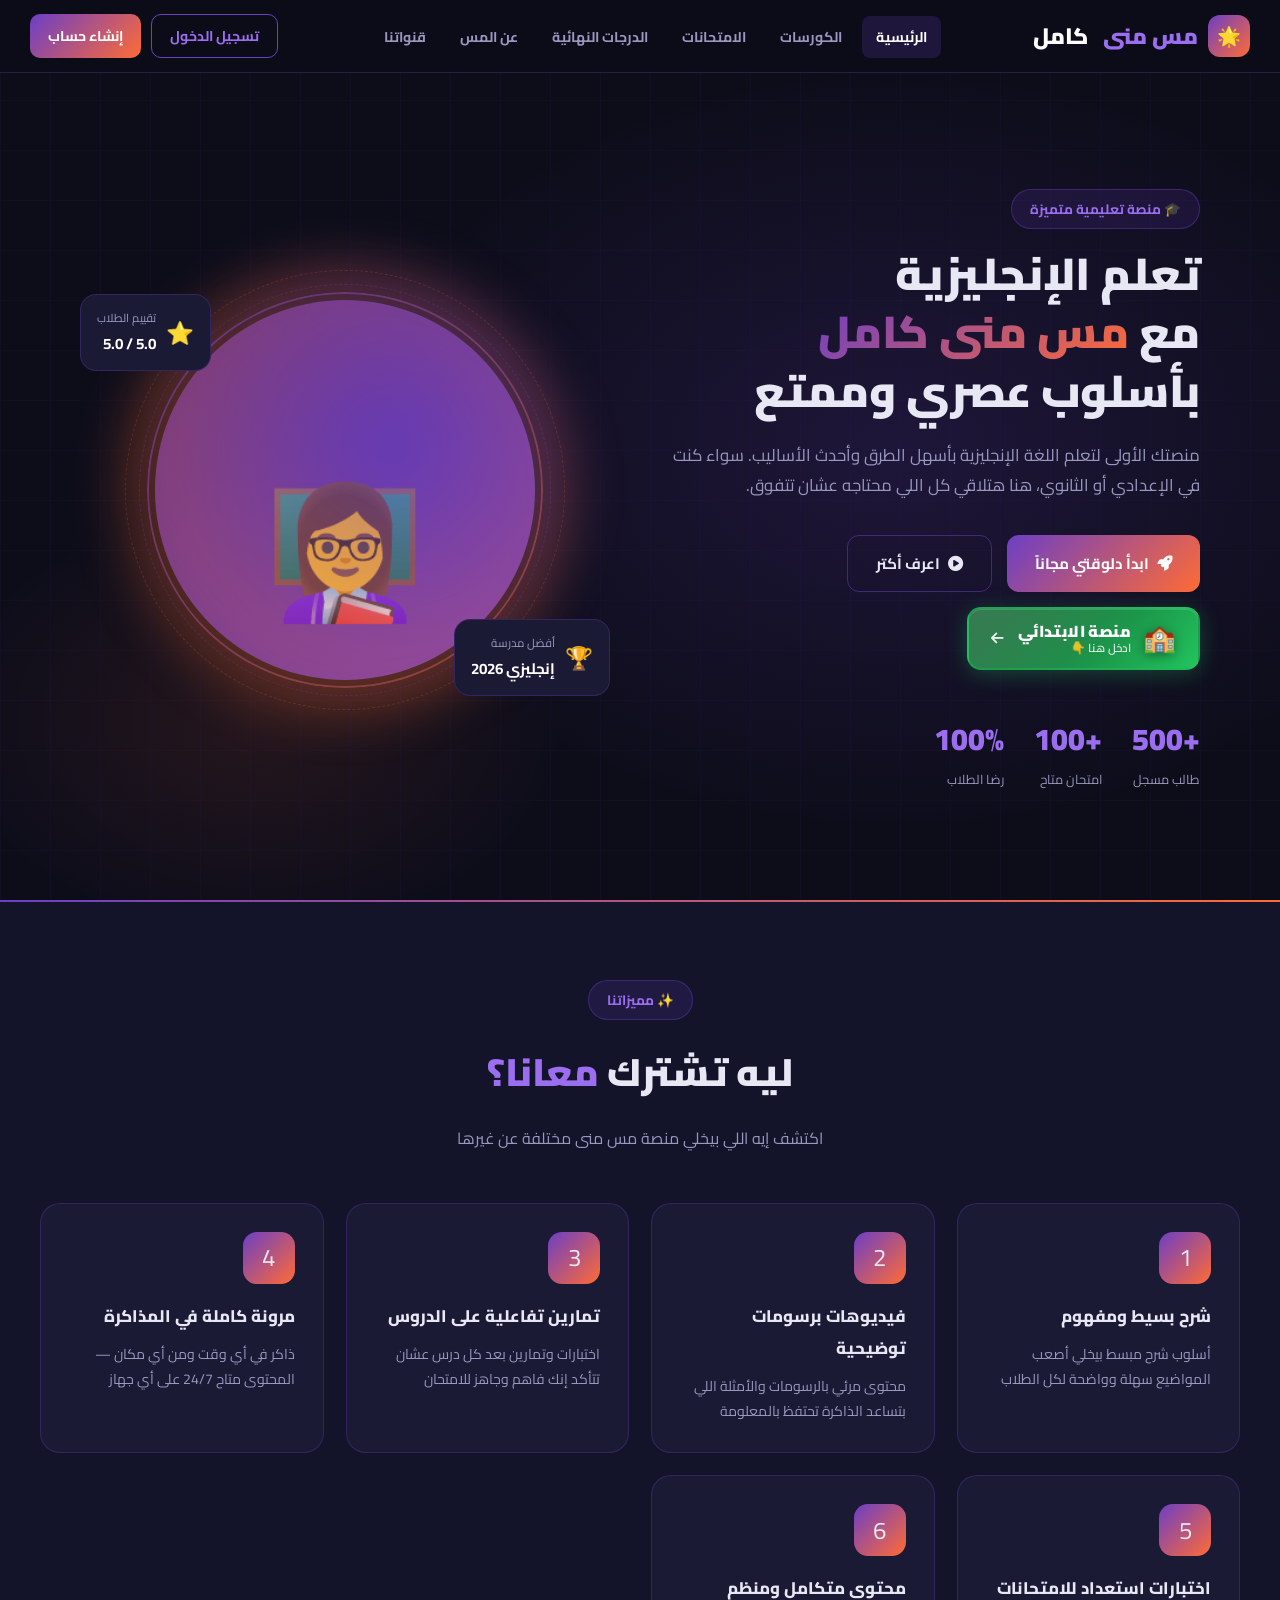
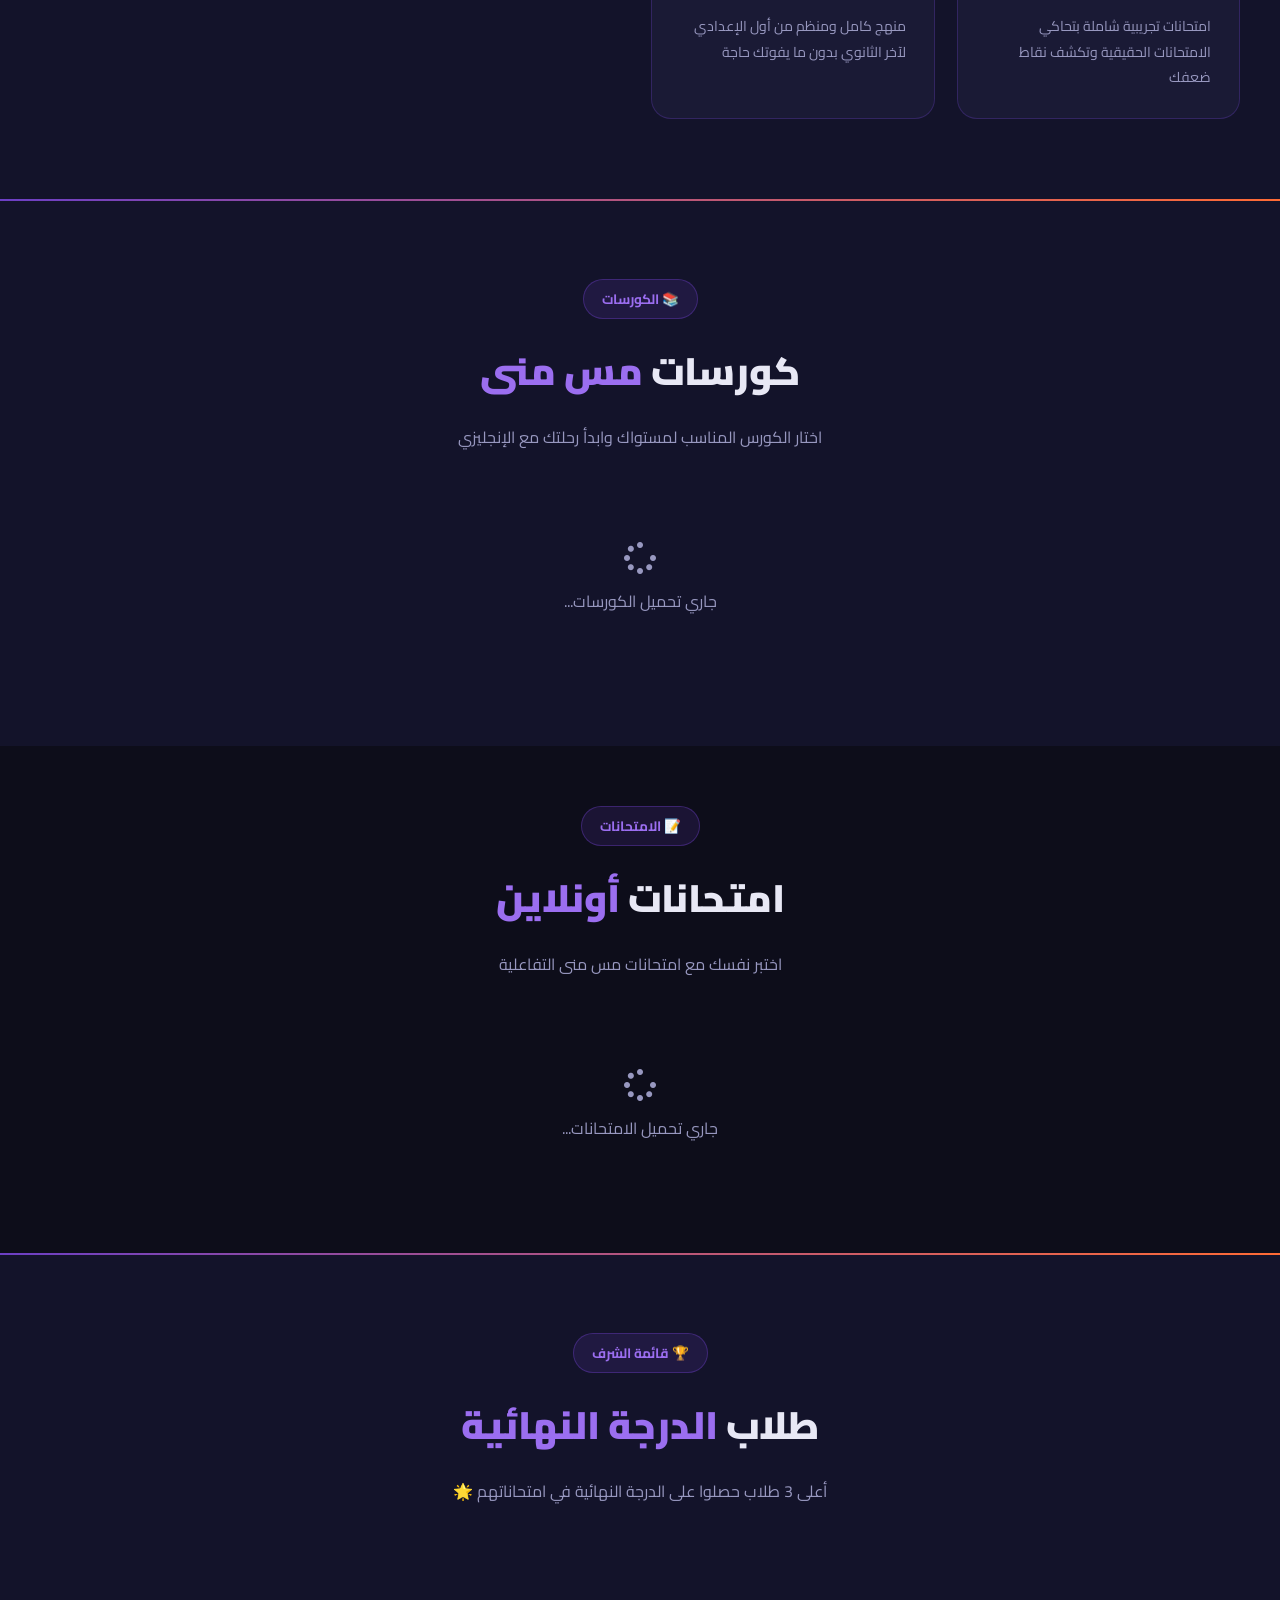
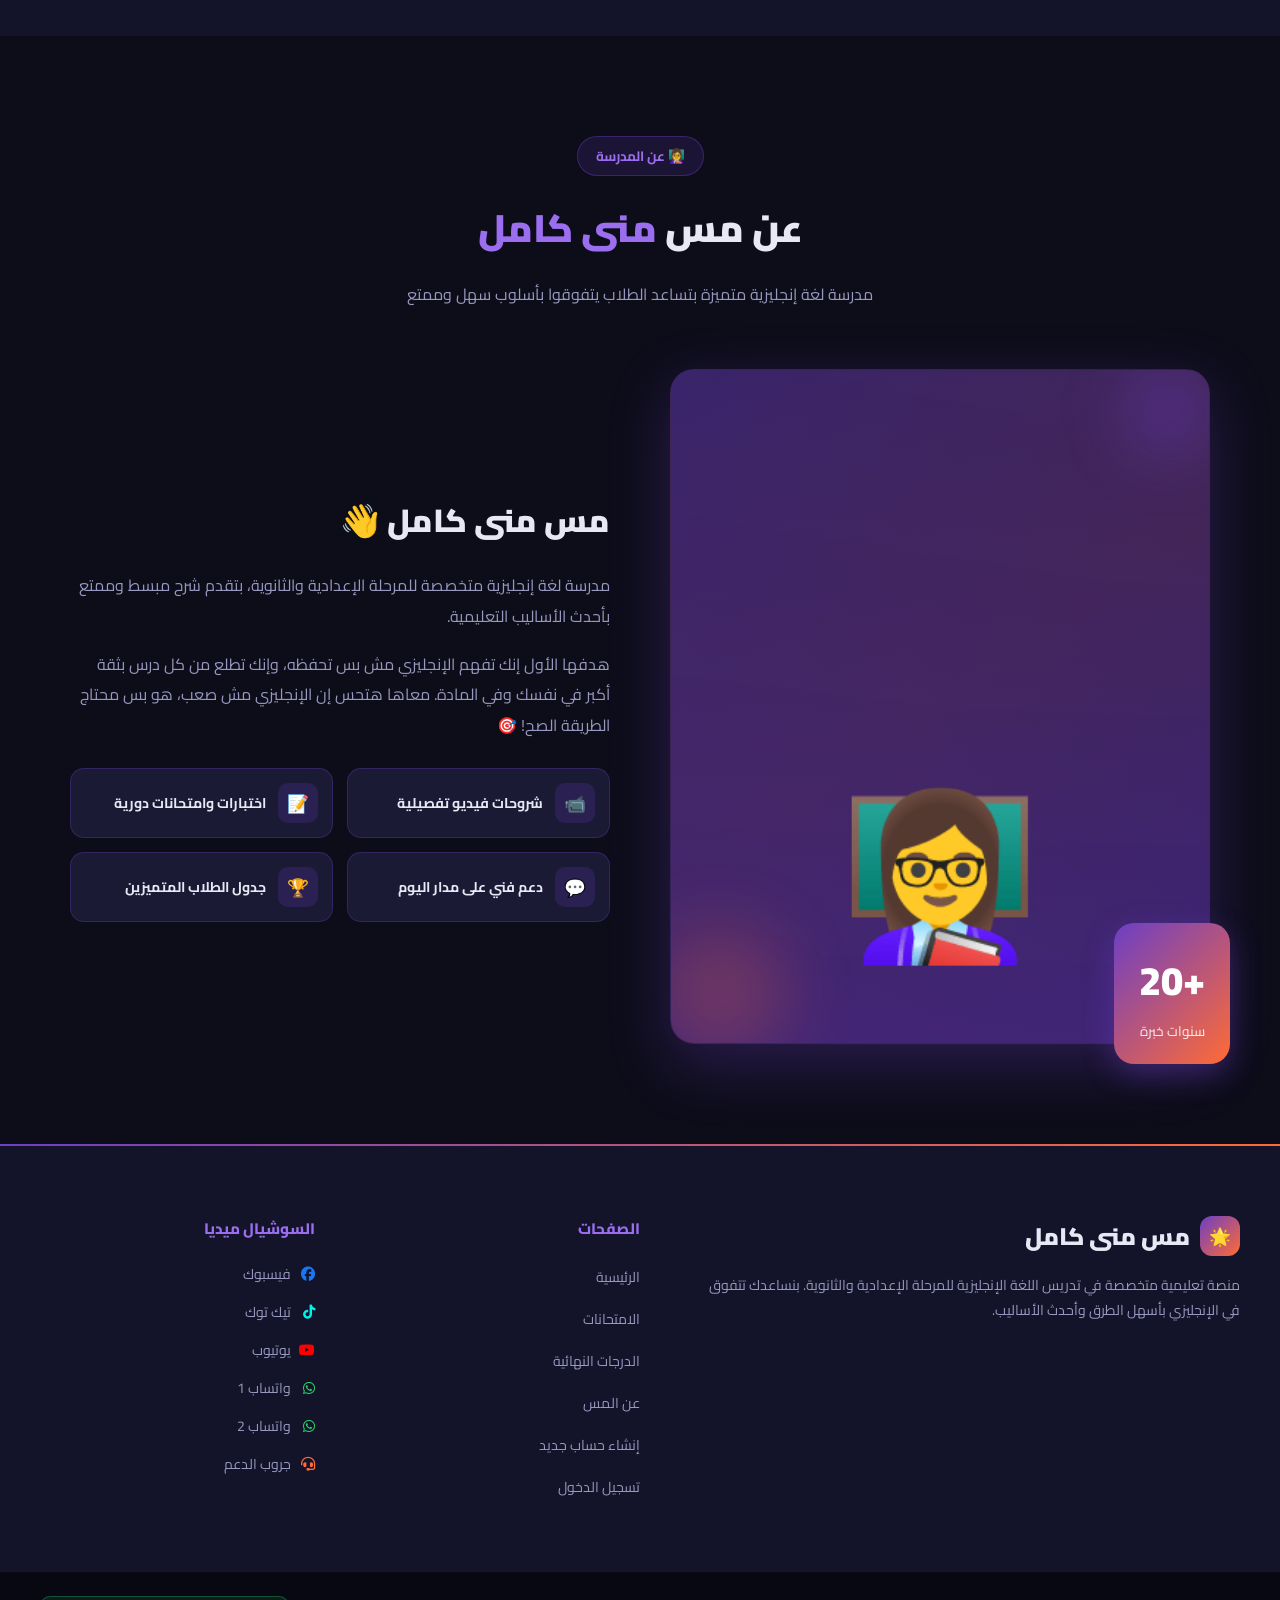
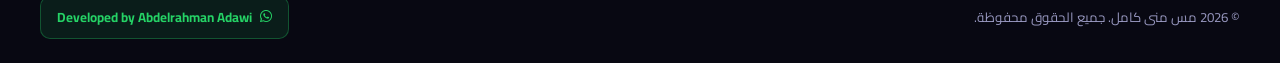
==== commit ea20b12e: "Rename index-1.html to index.html" ====
--- a/index.html
+++ b/index.html
@@ -1,690 +1,2246 @@
 <!DOCTYPE html>
 <html lang="ar" dir="rtl">
 <head>
-    <meta charset="UTF-8">
-    <meta name="viewport" content="width=device-width, initial-scale=1.0, maximum-scale=5.0, user-scalable=yes, viewport-fit=cover">
-    <meta name="description" content="منصة تعليمية متكاملة مع الأستاذة منى كمال - شرح مبسط، اختبارات، متابعة مستمرة">
-    <meta name="theme-color" content="#6c5ce7">
-    <title>Ms. Mona Kamel | English Academy</title>
-    
-    <!-- Preload fonts and css -->
-    <link rel="preconnect" href="https://fonts.googleapis.com">
-    <link rel="preconnect" href="https://fonts.gstatic.com" crossorigin>
-    <link href="https://fonts.googleapis.com/css2?family=Cairo:wght@400;600;700;900&display=swap" rel="stylesheet">
-    <link rel="stylesheet" href="https://cdnjs.cloudflare.com/ajax/libs/font-awesome/6.4.0/css/all.min.css">
-    
-    <!-- Main CSS -->
-    <!-- قم بتعديل هذا السطر -->
-<link rel="stylesheet" id="theme-css" href="style.css?v=2.0">
-    
-    <!-- Preload hero image -->
-    <link rel="preload" as="image" href="mona.jpg">
-    
-    <!-- Open Graph / Facebook -->
-    <meta property="og:type" content="website">
-    <meta property="og:url" content="https://monaacademy-cd983.web.app/">
-    <meta property="og:title" content="Ms. Mona Kamel | English Academy">
-    <meta property="og:description" content="منصة تعليمية متكاملة مع الأستاذة منى كمال - شرح مبسط، اختبارات تفاعلية، متابعة مستمرة">
-    <meta property="og:image" content="https://monaacademy-cd983.web.app/mona.jpg">
-    
-    <!-- Twitter -->
-    <meta property="twitter:card" content="summary_large_image">
-    <meta property="twitter:url" content="https://monaacademy-cd983.web.app/">
-    <meta property="twitter:title" content="Ms. Mona Kamel | English Academy">
-    <meta property="twitter:description" content="منصة تعليمية متكاملة مع الأستاذة منى كمال">
-    <meta property="twitter:image" content="https://monaacademy-cd983.web.app/mona.jpg">
-    
- 
-    
-    <style>
-        /* الأنماط الحرجة فقط */
-        .skeleton { background: linear-gradient(90deg, #f0f0f0 25%, #e0e0e0 50%, #f0f0f0 75%); background-size: 200% 100%; animation: skeleton-loading 1.5s infinite; border-radius: 10px; min-height: 200px; }
-        @keyframes skeleton-loading { 0% { background-position: 200% 0; } 100% { background-position: -200% 0; } }
-        .offline-indicator { position: fixed; top: 0; left: 0; right: 0; background: #ff7675; color: white; text-align: center; padding: 8px; font-size: 0.9rem; z-index: 10000; transform: translateY(-100%); transition: transform 0.3s ease; }
-        .offline-indicator.show { transform: translateY(0); }
-        .progress-indicator { position: fixed; top: 0; left: 0; right: 0; height: 3px; background: linear-gradient(90deg, #6c5ce7, #8b7cf0); z-index: 10001; transform: scaleX(0); transform-origin: 0 0; transition: transform 0.3s ease; }
-        .progress-indicator.loading { transform: scaleX(1); }
-        .toast-container { position: fixed; top: 20px; left: 20px; z-index: 10000; pointer-events: none; }
-        /* حاوية الزر لتوسيطه */
-.ramadan-featured-container {
-    text-align: center;
-    margin: 30px 0 40px;
-}
-
-/* تصميم الزر الرئيسي */
-.ramadan-featured-btn {
-    display: inline-flex;
-    align-items: center;
-    justify-content: center;
-    gap: 20px;
-    background: linear-gradient(145deg, #1a1a1a, #2d2d2d);
-    color: #ffd966; /* لون ذهبي */
-    font-size: 2.2rem;
-    font-weight: 900;
-    padding: 25px 60px;
-    border-radius: 80px;
-    text-decoration: none;
-    box-shadow: 
-        0 15px 30px rgba(0,0,0,0.5),
-        0 0 0 3px #ffd966 inset;
-    transition: all 0.3s ease;
-    border: none;
-    cursor: pointer;
-    letter-spacing: 2px;
-    position: relative;
-    overflow: hidden;
-}
-
-/* الأيقونات داخل الزر */
-.ramadan-featured-btn i {
-    font-size: 2.8rem;
-    color: #ffd966;
-    filter: drop-shadow(0 0 8px #ffaa00);
-    transition: transform 0.3s ease;
-}
-
-/* تأثير حركة بسيط عند التحويم */
-.ramadan-featured-btn:hover {
-    transform: translateY(-8px) scale(1.02);
-    box-shadow: 
-        0 20px 40px rgba(0,0,0,0.6),
-        0 0 0 4px #ffd966 inset;
-    background: linear-gradient(145deg, #2d2d2d, #1a1a1a);
-}
-
-.ramadan-featured-btn:hover i {
-    transform: rotate(5deg) scale(1.1);
-}
-
-/* إضافة تأثير لمعان خلفي */
-.ramadan-featured-btn::after {
-    content: '';
-    position: absolute;
-    top: -50%;
-    left: -60%;
-    width: 200%;
-    height: 200%;
-    background: radial-gradient(circle, rgba(255,217,102,0.2) 0%, transparent 70%);
-    opacity: 0;
-    transition: opacity 0.5s;
-}
-
-.ramadan-featured-btn:hover::after {
-    opacity: 1;
-}
-
-/* تحسين للهواتف */
-@media (max-width: 768px) {
-    .ramadan-featured-btn {
-        font-size: 1.6rem;
-        padding: 18px 30px;
-        gap: 12px;
-    }
-    .ramadan-featured-btn i {
-        font-size: 2rem;
-    }
-}
-
-.ramadan-header-btn {
-    display: inline-flex;
-    align-items: center;
-    gap: 4px;
-    background: #1a1a1a;
-    color: #ffd966 !important;
-    padding: 5px 10px;
-    border-radius: 20px;
-    font-weight: bold;
-    text-decoration: none;
-    border: 1.5px solid #ffd966;
-    transition: 0.3s;
-    font-size: 0.8rem;
-    white-space: nowrap;
-}
-
-.ramadan-header-btn:hover {
-    background: #ffd966;
-    color: #1a1a1a !important;
-}
-
-@media (max-width: 768px) {
-    .ramadan-header-btn {
-        padding: 4px 8px;
-        font-size: 0.7rem;
-        gap: 3px;
-    }
-    .ramadan-header-btn i {
-        font-size: 0.8rem;
-    }
-}
-
-@media (max-width: 480px) {
-    .ramadan-header-btn {
-        padding: 3px 6px;
-        font-size: 0.65rem;
-    }
-    .ramadan-header-btn i {
-        font-size: 0.7rem;
-    }
-}
-    </style>
+<meta charset="UTF-8">
+<meta name="viewport" content="width=device-width, initial-scale=1.0">
+<title>مس منى كامل - تعلم الإنجليزية</title>
+<link href="https://fonts.googleapis.com/css2?family=Cairo:wght@300;400;600;700;900&display=swap" rel="stylesheet">
+<link rel="stylesheet" href="https://cdnjs.cloudflare.com/ajax/libs/font-awesome/6.5.0/css/all.min.css">
+<style>
+:root{--primary:#6C3FC5;--primary-dark:#4A2A8A;--primary-light:#9B6EF0;--accent:#FF6B35;--accent2:#FFD93D;--dark:#0D0D1A;--dark2:#13132A;--card-bg:#1A1A35;--card-border:rgba(108,63,197,0.3);--text:#E8E8F5;--text-muted:#9898C0;--white:#ffffff;--success:#2ECC71;--gradient:linear-gradient(135deg,#6C3FC5 0%,#FF6B35 100%);--gradient2:linear-gradient(135deg,#4A2A8A 0%,#6C3FC5 100%)}
+*{margin:0;padding:0;box-sizing:border-box}
+html{scroll-behavior:smooth;scroll-padding-top:80px}
+html{scroll-behavior:smooth;scroll-padding-top:80px}
+body{font-family:'Cairo',sans-serif;background:var(--dark);color:var(--text);overflow-x:hidden;direction:rtl}
+::-webkit-scrollbar{width:6px}::-webkit-scrollbar-track{background:var(--dark2)}::-webkit-scrollbar-thumb{background:var(--primary);border-radius:3px}
+.navbar{position:fixed;top:0;width:100%;z-index:1000;background:rgba(13,13,26,0.95);backdrop-filter:blur(20px);border-bottom:1px solid var(--card-border);padding:14px 30px;display:flex;align-items:center;justify-content:space-between;transition:all .3s}
+.navbar.scrolled{padding:10px 30px;box-shadow:0 4px 30px rgba(108,63,197,.2)}
+.nav-logo{font-size:1.4rem;font-weight:900;color:var(--white);text-decoration:none;display:flex;align-items:center;gap:10px}
+.nav-logo .logo-icon{width:42px;height:42px;background:var(--gradient);border-radius:12px;display:flex;align-items:center;justify-content:center;font-size:1.2rem}
+.nav-logo span{color:var(--primary-light)}
+.nav-links{display:flex;gap:6px;list-style:none}
+.nav-links a{color:var(--text-muted);text-decoration:none;padding:8px 14px;border-radius:8px;font-size:.88rem;transition:all .3s;font-weight:700}
+.nav-links a:hover,.nav-links a.active{color:var(--white);background:rgba(108,63,197,.2)}
+.nav-btns{display:flex;gap:10px}
+.btn-nav-login{padding:8px 18px;border-radius:10px;border:1.5px solid var(--primary);color:var(--primary-light);background:transparent;cursor:pointer;font-family:'Cairo',sans-serif;font-weight:700;font-size:.88rem;transition:all .3s}
+.btn-nav-login:hover{background:rgba(108,63,197,.2)}
+.btn-nav-register{padding:8px 18px;border-radius:10px;border:none;background:var(--gradient);color:var(--white);cursor:pointer;font-family:'Cairo',sans-serif;font-weight:700;font-size:.88rem;transition:all .3s}
+.btn-nav-register:hover{opacity:.9;transform:translateY(-1px);box-shadow:0 6px 20px rgba(108,63,197,.4)}
+.hamburger{display:none;flex-direction:column;gap:5px;cursor:pointer;background:none;border:none;padding:4px}
+.hamburger span{width:24px;height:2px;background:var(--text);border-radius:2px;transition:all .3s;display:block}
+.mobile-menu{display:none;position:fixed;top:70px;left:0;right:0;background:var(--dark2);padding:20px;z-index:999;border-bottom:1px solid var(--card-border);flex-direction:column;gap:8px}
+.mobile-menu.active{display:flex}
+.mobile-menu a{padding:12px 16px;border-radius:10px;text-decoration:none;color:var(--text);font-weight:700;display:block;transition:all .3s}
+.mobile-menu a:hover{background:rgba(108,63,197,.15)}
+.hero{min-height:100vh;background:var(--dark);position:relative;overflow:hidden;display:flex;align-items:center;padding-top:80px}
+.hero-bg{position:absolute;inset:0;background:radial-gradient(ellipse 60% 60% at 70% 50%,rgba(108,63,197,.18) 0%,transparent 70%),radial-gradient(ellipse 40% 40% at 20% 80%,rgba(255,107,53,.1) 0%,transparent 60%)}
+.hero-grid{position:absolute;inset:0;opacity:.04;background-image:linear-gradient(rgba(108,63,197,1) 1px,transparent 1px),linear-gradient(90deg,rgba(108,63,197,1) 1px,transparent 1px);background-size:50px 50px}
+.particles{position:absolute;inset:0;overflow:hidden;pointer-events:none}
+.particle{position:absolute;width:4px;height:4px;border-radius:50%;background:var(--primary-light);opacity:.3;animation:particleFloat linear infinite}
+@keyframes particleFloat{0%{transform:translateY(100vh) rotate(0);opacity:0}10%{opacity:.3}90%{opacity:.3}100%{transform:translateY(-100px) rotate(720deg);opacity:0}}
+.hero-content{position:relative;z-index:2;max-width:1200px;margin:0 auto;padding:0 40px;display:grid;grid-template-columns:1fr 1fr;gap:60px;align-items:center}
+.section-tag{display:inline-block;background:rgba(108,63,197,.15);border:1px solid rgba(108,63,197,.4);color:var(--primary-light);padding:6px 18px;border-radius:20px;font-size:.85rem;font-weight:700;margin-bottom:16px}
+.hero-text h1{font-size:clamp(1.9rem,3.5vw,3rem);font-weight:900;line-height:1.3;margin-bottom:20px}
+.hero-text h1 .highlight{background:var(--gradient);-webkit-background-clip:text;-webkit-text-fill-color:transparent}
+.hero-text p{color:var(--text-muted);font-size:1.05rem;line-height:1.8;margin-bottom:35px}
+.hero-btns{display:flex;gap:15px;flex-wrap:wrap}
+.btn-primary{padding:13px 28px;border-radius:12px;border:none;background:var(--gradient);color:var(--white);font-family:'Cairo',sans-serif;font-weight:700;font-size:.95rem;cursor:pointer;transition:all .3s;text-decoration:none;display:inline-flex;align-items:center;gap:8px}
+.btn-primary:hover{transform:translateY(-3px);box-shadow:0 10px 30px rgba(108,63,197,.4)}
+.btn-secondary{padding:13px 28px;border-radius:12px;border:1.5px solid rgba(108,63,197,.5);color:var(--text);background:transparent;font-family:'Cairo',sans-serif;font-weight:700;font-size:.95rem;cursor:pointer;transition:all .3s;text-decoration:none;display:inline-flex;align-items:center;gap:8px}
+.btn-secondary:hover{border-color:var(--primary);background:rgba(108,63,197,.1)}
+/* ===== زر منصة الابتدائي ===== */
+.btn-primary-school{
+  display:inline-flex;align-items:center;gap:12px;
+  padding:12px 22px;border-radius:14px;
+  text-decoration:none;font-family:'Cairo',sans-serif;font-weight:700;
+  cursor:pointer;transition:all .35s;position:relative;overflow:hidden;
+  background:linear-gradient(135deg,#0f5c2e 0%,#1a8a45 50%,#22c55e 100%);
+  border:2px solid rgba(34,197,94,.6);color:#fff;
+  box-shadow:0 4px 22px rgba(34,197,94,.3),inset 0 1px 0 rgba(255,255,255,.15);
+  animation:schoolPulse 2.5s ease-in-out infinite;
+}
+@keyframes schoolPulse{0%,100%{box-shadow:0 4px 22px rgba(34,197,94,.3),inset 0 1px 0 rgba(255,255,255,.15)}50%{box-shadow:0 6px 32px rgba(34,197,94,.55),0 0 0 6px rgba(34,197,94,.12),inset 0 1px 0 rgba(255,255,255,.15)}}
+.btn-primary-school::before{content:'';position:absolute;inset:0;background:linear-gradient(135deg,rgba(255,255,255,.18),transparent 60%);pointer-events:none}
+.btn-primary-school:hover{transform:translateY(-4px) scale(1.03);box-shadow:0 14px 40px rgba(34,197,94,.5),0 0 0 4px rgba(34,197,94,.18);animation:none}
+.btn-primary-school:hover .school-arrow{transform:translateX(-5px)}
+.school-icon{font-size:1.65rem;line-height:1;filter:drop-shadow(0 2px 6px rgba(0,0,0,.4));flex-shrink:0}
+.school-text{display:flex;flex-direction:column;line-height:1.25;text-align:right}
+.school-label{font-size:1rem;font-weight:900;letter-spacing:.4px;white-space:nowrap}
+.school-sub{font-size:.72rem;opacity:.88;font-weight:600;white-space:nowrap}
+.school-arrow{font-size:.9rem;opacity:.9;transition:transform .3s;margin-right:2px}
+
+.hero-stats{display:flex;gap:30px;margin-top:40px;flex-wrap:wrap}
+.hero-stat .num{font-size:1.9rem;font-weight:900;color:var(--primary-light)}
+.hero-stat .lbl{font-size:.8rem;color:var(--text-muted)}
+.hero-image-wrap{position:relative;display:flex;justify-content:center;align-items:center;padding:36px}
+.hero-image-circle{width:380px;height:380px;border-radius:50%;background:var(--gradient2);position:relative;overflow:hidden;box-shadow:0 0 80px rgba(108,63,197,.4),0 0 30px rgba(108,63,197,.2);border:3px solid rgba(108,63,197,.5)}
+.hero-image-placeholder{width:100%;height:100%;display:flex;flex-direction:column;align-items:center;justify-content:flex-end;background:linear-gradient(180deg,rgba(108,63,197,.3) 0%,rgba(74,42,138,.8) 100%);padding-bottom:20px}
+.teacher-avatar{font-size:8rem;line-height:1;filter:drop-shadow(0 10px 30px rgba(0,0,0,.5))}
+.hero-badge,.hero-badge2{position:absolute;background:var(--card-bg);border:1px solid var(--card-border);border-radius:16px;padding:12px 16px;display:flex;align-items:center;gap:10px;backdrop-filter:blur(10px);z-index:10}
+.hero-badge{bottom:20px;right:0;animation:float 3s ease-in-out infinite}
+.hero-badge2{top:30px;left:0;animation:float 3s ease-in-out infinite 1.5s}
+@keyframes float{0%,100%{transform:translateY(0)}50%{transform:translateY(-10px)}}
+.badge-icon{font-size:1.4rem}
+.badge-text .t1{font-size:.72rem;color:var(--text-muted)}
+.badge-text .t2{font-size:.95rem;font-weight:700;color:var(--white)}
+.section-title{font-size:clamp(1.7rem,3vw,2.4rem);font-weight:900;margin-bottom:16px}
+.section-title .hl{color:var(--primary-light)}
+.section-sub{color:var(--text-muted);font-size:1rem;line-height:1.8;max-width:600px}
+.about-section{padding:100px 30px;max-width:1200px;margin:0 auto}
+.about-grid{display:grid;grid-template-columns:1fr 1fr;gap:60px;align-items:center;margin-top:60px}
+.about-img-wrap{position:relative}
+.about-img{width:100%;border-radius:24px;overflow:hidden;background:var(--gradient2);aspect-ratio:4/5;display:flex;align-items:flex-end;justify-content:center;box-shadow:0 20px 60px rgba(108,63,197,.3);border:1px solid var(--card-border)}
+.about-avatar{font-size:12rem;line-height:1;margin-bottom:20px}
+.about-overlay{position:absolute;bottom:-20px;right:-20px;background:var(--gradient);color:white;border-radius:20px;padding:20px 25px;text-align:center;box-shadow:0 10px 30px rgba(108,63,197,.4)}
+.about-overlay .num{font-size:2.5rem;font-weight:900}
+.about-overlay .lbl{font-size:.85rem;opacity:.9}
+.about-info h2{font-size:2rem;font-weight:900;margin-bottom:20px}
+.about-info p{color:var(--text-muted);line-height:1.9;font-size:1rem;margin-bottom:18px}
+.about-features{display:grid;grid-template-columns:1fr 1fr;gap:14px;margin-top:28px}
+.about-feat{background:var(--card-bg);border:1px solid var(--card-border);border-radius:14px;padding:14px;display:flex;align-items:center;gap:12px;transition:all .3s}
+.about-feat:hover{border-color:var(--primary);transform:translateY(-2px)}
+.feat-icon{width:40px;height:40px;background:rgba(108,63,197,.2);border-radius:10px;display:flex;align-items:center;justify-content:center;font-size:1.1rem;flex-shrink:0}
+.feat-text{font-size:.88rem;font-weight:700}
+.top-scores-section{padding:80px 30px;background:var(--dark2);position:relative;overflow:hidden}
+.top-scores-section::before{content:'';position:absolute;top:0;left:0;right:0;height:2px;background:var(--gradient)}
+.top-scores-inner{max-width:1200px;margin:0 auto}
+.scores-header{text-align:center;margin-bottom:50px}
+.scores-grid{display:grid;grid-template-columns:repeat(auto-fill,minmax(260px,1fr));gap:20px}
+.score-card{background:var(--card-bg);border:1px solid var(--card-border);border-radius:20px;padding:24px;position:relative;overflow:hidden;transition:all .3s}
+.score-card::before{content:'';position:absolute;top:0;right:0;width:100%;height:3px;background:var(--gradient)}
+.score-card:hover{transform:translateY(-5px);box-shadow:0 15px 40px rgba(108,63,197,.2);border-color:var(--primary)}
+.score-rank{position:absolute;top:14px;left:14px;width:32px;height:32px;background:var(--gradient);border-radius:8px;display:flex;align-items:center;justify-content:center;font-weight:900;font-size:.88rem}
+.score-name{font-size:1.05rem;font-weight:800;margin-bottom:8px;margin-top:4px}
+.score-meta{display:flex;flex-direction:column;gap:6px}
+.score-meta span{font-size:.83rem;color:var(--text-muted);display:flex;align-items:center;gap:6px}
+.score-meta span i{color:var(--primary-light);width:14px}
+.score-badge{position:absolute;bottom:16px;left:16px;background:var(--gradient);color:white;border-radius:10px;padding:5px 12px;font-weight:900;font-size:1rem}
+.score-card.gold{border-color:#FFD93D}.score-card.gold::before{background:linear-gradient(90deg,#FFD93D,#FF9500)}.score-card.gold .score-rank{background:linear-gradient(135deg,#FFD93D,#FF9500)}
+.score-card.silver{border-color:#C0C0C0}.score-card.silver::before{background:linear-gradient(90deg,#C0C0C0,#888)}.score-card.silver .score-rank{background:linear-gradient(135deg,#C0C0C0,#888);color:#333}
+.score-card.bronze{border-color:#CD7F32}.score-card.bronze::before{background:linear-gradient(90deg,#CD7F32,#8B4513)}.score-card.bronze .score-rank{background:linear-gradient(135deg,#CD7F32,#8B4513)}
+.channels-section{padding:80px 30px;max-width:1200px;margin:0 auto}
+/* ===== COURSES ===== */
+.courses-section{padding:80px 30px;background:var(--dark2);position:relative}
+.courses-section::before{content:'';position:absolute;top:0;left:0;right:0;height:2px;background:var(--gradient)}
+.courses-inner{max-width:1200px;margin:0 auto}
+.courses-grid-public{display:grid;grid-template-columns:repeat(auto-fill,minmax(260px,1fr));gap:22px;margin-top:40px}
+.pub-course-card{background:var(--card-bg);border:1px solid var(--card-border);border-radius:20px;overflow:hidden;transition:all .3s;cursor:pointer}
+.pub-course-card:hover{transform:translateY(-6px);border-color:var(--primary);box-shadow:0 20px 50px rgba(108,63,197,.2)}
+.pub-course-thumb{width:100%;height:150px;object-fit:cover;background:var(--gradient)}
+.pub-course-thumb-ph{width:100%;height:150px;background:var(--gradient);display:flex;align-items:center;justify-content:center;font-size:3rem}
+.pub-course-body{padding:16px}
+.pub-course-name{font-weight:800;font-size:.98rem;margin-bottom:5px}
+.pub-course-meta{font-size:.8rem;color:var(--text-muted);display:flex;align-items:center;gap:8px}
+/* ===== VIDEO MODAL ===== */
+.video-modal-bg{display:none;position:fixed;inset:0;background:rgba(0,0,0,.9);z-index:2000;align-items:flex-start;justify-content:center;padding:20px;overflow-y:auto}
+.video-modal-bg.open{display:flex}
+.video-modal-inner{background:var(--dark2);border:1px solid var(--card-border);border-radius:20px;width:100%;max-width:860px;margin:auto;overflow:hidden}
+.video-modal-header{padding:16px 20px;display:flex;align-items:center;justify-content:space-between;border-bottom:1px solid var(--card-border)}
+.video-modal-title{font-weight:800;font-size:1rem}
+.video-modal-close{background:rgba(255,255,255,.08);border:none;color:var(--text);width:34px;height:34px;border-radius:8px;cursor:pointer;font-size:.95rem;display:flex;align-items:center;justify-content:center}
+.video-player-wrap{position:relative;padding-bottom:56.25%;background:#000}
+.video-player-wrap iframe{position:absolute;inset:0;width:100%;height:100%;border:none}
+.video-list-modal{padding:16px;display:flex;flex-direction:column;gap:8px;max-height:320px;overflow-y:auto}
+.vl-item{padding:10px 14px;border-radius:10px;background:rgba(255,255,255,.04);border:1px solid transparent;cursor:pointer;display:flex;align-items:center;gap:10px;transition:all .2s}
+.vl-item:hover,.vl-item.playing{background:rgba(108,63,197,.15);border-color:var(--primary)}
+.vl-item.playing{color:var(--primary-light)}
+.vl-thumb{width:60px;height:38px;border-radius:6px;object-fit:cover;background:var(--dark);flex-shrink:0}
+.vl-name{font-size:.85rem;font-weight:700}
+.channels-grid{display:grid;grid-template-columns:repeat(auto-fill,minmax(220px,1fr));gap:22px;margin-top:50px}
+.channel-card{background:var(--card-bg);border:1px solid var(--card-border);border-radius:20px;padding:28px 22px;text-align:center;text-decoration:none;color:var(--text);transition:all .3s;display:block}
+.channel-card:hover{transform:translateY(-8px)}
+.channel-card.youtube{border-color:rgba(255,0,0,.3)}.channel-card.youtube:hover{border-color:#F00;box-shadow:0 15px 40px rgba(255,0,0,.15)}
+.channel-card.tiktok{border-color:rgba(0,242,234,.3)}.channel-card.tiktok:hover{border-color:#00F2EA;box-shadow:0 15px 40px rgba(0,242,234,.15)}
+.channel-card.facebook{border-color:rgba(24,119,242,.3)}.channel-card.facebook:hover{border-color:#1877F2;box-shadow:0 15px 40px rgba(24,119,242,.15)}
+.channel-card.whatsapp{border-color:rgba(37,211,102,.3)}.channel-card.whatsapp:hover{border-color:#25D366;box-shadow:0 15px 40px rgba(37,211,102,.15)}
+.channel-card.support{border-color:rgba(255,107,53,.3)}.channel-card.support:hover{border-color:var(--accent);box-shadow:0 15px 40px rgba(255,107,53,.15)}
+.channel-icon{font-size:2.6rem;margin-bottom:12px}
+.channel-icon.youtube{color:#F00}.channel-icon.tiktok{color:#00F2EA}.channel-icon.facebook{color:#1877F2}.channel-icon.whatsapp{color:#25D366}.channel-icon.support{color:var(--accent)}
+.channel-name{font-size:1.05rem;font-weight:800;margin-bottom:6px}
+.channel-desc{font-size:.83rem;color:var(--text-muted)}
+footer{background:#080812;padding:60px 30px 30px;border-top:1px solid rgba(108,63,197,.2)}
+.footer-inner{max-width:1200px;margin:0 auto}
+.footer-top{display:grid;grid-template-columns:2fr 1fr 1fr;gap:50px;margin-bottom:50px}
+.footer-brand .logo{font-size:1.5rem;font-weight:900;margin-bottom:14px;display:flex;align-items:center;gap:10px}
+.footer-brand .logo .icon{width:40px;height:40px;background:var(--gradient);border-radius:12px;display:flex;align-items:center;justify-content:center;font-size:1.1rem}
+.footer-brand p{color:var(--text-muted);line-height:1.8;font-size:.88rem}
+.footer-col h4{font-weight:800;font-size:.95rem;margin-bottom:18px;color:var(--primary-light)}
+.footer-col ul{list-style:none;display:flex;flex-direction:column;gap:10px}
+.footer-col ul a{color:var(--text-muted);text-decoration:none;font-size:.88rem;transition:color .3s}
+.footer-col ul a:hover{color:var(--primary-light)}
+.footer-bottom{border-top:1px solid rgba(255,255,255,.05);padding-top:24px;display:flex;justify-content:space-between;align-items:center;flex-wrap:wrap;gap:16px}
+.footer-bottom p{color:var(--text-muted);font-size:.83rem}
+.dev-btn{display:inline-flex;align-items:center;gap:8px;background:rgba(37,211,102,.1);border:1px solid rgba(37,211,102,.3);color:#25D366;padding:8px 16px;border-radius:10px;text-decoration:none;font-size:.83rem;font-weight:700;transition:all .3s}
+.dev-btn:hover{background:rgba(37,211,102,.2)}
+.modal-overlay{display:none;position:fixed;inset:0;background:rgba(0,0,0,.75);z-index:2000;align-items:center;justify-content:center;backdrop-filter:blur(8px)}
+.modal-overlay.active{display:flex}
+.modal{background:var(--dark2);border:1px solid var(--card-border);border-radius:24px;padding:38px;width:100%;max-width:480px;max-height:90vh;overflow-y:auto;position:relative;animation:slideUp .3s ease}
+@keyframes slideUp{from{transform:translateY(30px);opacity:0}to{transform:translateY(0);opacity:1}}
+.modal-close{position:absolute;top:16px;left:16px;background:rgba(255,255,255,.08);border:none;color:var(--text);width:36px;height:36px;border-radius:8px;cursor:pointer;font-size:1rem;transition:all .3s;display:flex;align-items:center;justify-content:center}
+.modal-close:hover{background:rgba(255,255,255,.15)}
+.modal-title{font-size:1.55rem;font-weight:900;margin-bottom:8px;text-align:center}
+.modal-sub{color:var(--text-muted);font-size:.88rem;text-align:center;margin-bottom:28px}
+.form-group{margin-bottom:16px}
+.form-row{display:grid;grid-template-columns:1fr 1fr;gap:12px}
+.form-label{display:block;font-size:.83rem;font-weight:700;color:var(--text-muted);margin-bottom:6px}
+.form-input{width:100%;padding:12px 14px;border-radius:10px;background:rgba(255,255,255,.05);border:1px solid rgba(255,255,255,.1);color:var(--text);font-family:'Cairo',sans-serif;font-size:.93rem;transition:all .3s}
+.form-input:focus{outline:none;border-color:var(--primary);background:rgba(108,63,197,.08)}
+.form-select{width:100%;padding:12px 14px;border-radius:10px;background:rgba(255,255,255,.05);border:1px solid rgba(255,255,255,.1);color:var(--text);font-family:'Cairo',sans-serif;font-size:.93rem;cursor:pointer;transition:all .3s;-webkit-appearance:none}
+.form-select:focus{outline:none;border-color:var(--primary)}
+.form-select option{background:var(--dark2);color:var(--text)}
+.phone-input-wrap{display:flex;gap:8px}
+.phone-flag{flex-shrink:0;min-width:105px;padding:12px 10px;border-radius:10px;background:rgba(255,255,255,.05);border:1px solid rgba(255,255,255,.1);color:var(--text);font-family:'Cairo',sans-serif;font-size:.82rem;cursor:pointer;-webkit-appearance:none;transition:all .3s}
+.phone-flag:focus{outline:none;border-color:var(--primary)}
+.phone-flag option{background:var(--dark2)}
+.btn-form{width:100%;padding:13px;border-radius:12px;border:none;background:var(--gradient);color:var(--white);font-family:'Cairo',sans-serif;font-weight:700;font-size:.95rem;cursor:pointer;transition:all .3s;margin-top:8px}
+.btn-form:hover{opacity:.9;transform:translateY(-1px)}
+.btn-google{width:100%;padding:12px;border-radius:12px;border:1px solid rgba(255,255,255,.15);background:rgba(255,255,255,.05);color:var(--text);font-family:'Cairo',sans-serif;font-weight:700;font-size:.93rem;cursor:pointer;transition:all .3s;margin-top:10px;display:flex;align-items:center;justify-content:center;gap:10px}
+.btn-google:hover{background:rgba(255,255,255,.1)}
+.divider{display:flex;align-items:center;gap:12px;margin:16px 0}
+.divider::before,.divider::after{content:'';flex:1;height:1px;background:rgba(255,255,255,.1)}
+.divider span{color:var(--text-muted);font-size:.83rem}
+.modal-switch{text-align:center;margin-top:18px;font-size:.88rem;color:var(--text-muted)}
+.modal-switch a{color:var(--primary-light);font-weight:700;cursor:pointer;text-decoration:none}
+textarea.form-input{resize:vertical;min-height:90px}
+.admin-panel{display:none;position:fixed;inset:0;background:var(--dark);z-index:3000;overflow-y:auto;flex-direction:column}
+.admin-panel.active{display:flex}
+.admin-header{background:var(--dark2);border-bottom:1px solid var(--card-border);padding:16px 30px;display:flex;align-items:center;justify-content:space-between;position:sticky;top:0;z-index:100}
+.admin-header h2{font-size:1.25rem;font-weight:900;display:flex;align-items:center;gap:10px}
+.admin-header h2 span{color:var(--accent)}
+.admin-body{display:flex;flex:1}
+.admin-sidebar{width:230px;background:var(--dark2);border-left:1px solid var(--card-border);padding:18px;display:flex;flex-direction:column;gap:8px;position:sticky;top:68px;height:calc(100vh - 68px);overflow-y:auto}
+.sidebar-item{padding:12px 14px;border-radius:10px;cursor:pointer;display:flex;align-items:center;gap:10px;font-weight:700;font-size:.88rem;color:var(--text-muted);transition:all .3s}
+.sidebar-item:hover,.sidebar-item.active{background:rgba(108,63,197,.15);color:var(--text)}
+.sidebar-item.active{color:var(--primary-light)}
+.sidebar-item i{width:16px}
+.admin-main{flex:1;padding:28px;overflow-y:auto}
+.admin-stats-grid{display:grid;grid-template-columns:repeat(auto-fill,minmax(180px,1fr));gap:18px;margin-bottom:28px}
+.admin-stat-card{background:var(--card-bg);border:1px solid var(--card-border);border-radius:16px;padding:22px}
+.admin-stat-card .icon{font-size:1.8rem;margin-bottom:10px}
+.admin-stat-card .val{font-size:1.8rem;font-weight:900}
+.admin-stat-card .lbl{font-size:.83rem;color:var(--text-muted)}
+.admin-section-title{font-size:1.15rem;font-weight:800;margin-bottom:18px}
+.data-table{width:100%;border-collapse:collapse;background:var(--card-bg);border-radius:16px;overflow:hidden}
+.data-table th{background:rgba(108,63,197,.2);padding:13px 14px;text-align:right;font-size:.83rem;font-weight:700;color:var(--text-muted)}
+.data-table td{padding:13px 14px;border-bottom:1px solid rgba(255,255,255,.05);font-size:.88rem}
+.data-table tr:hover td{background:rgba(108,63,197,.05)}
+.badge-active{background:rgba(46,204,113,.15);color:#2ECC71;padding:4px 10px;border-radius:6px;font-size:.78rem;font-weight:700}
+.action-btn{padding:5px 12px;border-radius:8px;border:none;font-family:'Cairo',sans-serif;font-size:.78rem;font-weight:700;cursor:pointer;transition:all .3s}
+.action-btn.approve{background:rgba(46,204,113,.15);color:#2ECC71}
+.action-btn.delete{background:rgba(231,76,60,.15);color:#E74C3C}
+.action-btn:hover{opacity:.8}
+.admin-content-section{display:none}
+.admin-content-section.active{display:block}
+.admin-form-card{background:var(--card-bg);border:1px solid var(--card-border);border-radius:16px;padding:26px;margin-top:18px}
+.admin-form-card h3{font-size:1.05rem;font-weight:800;margin-bottom:18px}
+.admin-form-row{display:grid;grid-template-columns:1fr 1fr;gap:14px}
+.close-admin{padding:8px 18px;border-radius:10px;border:1px solid rgba(231,76,60,.4);color:#E74C3C;background:rgba(231,76,60,.1);font-family:'Cairo',sans-serif;font-weight:700;font-size:.88rem;cursor:pointer;transition:all .3s}
+.close-admin:hover{background:rgba(231,76,60,.2)}
+.notification{position:fixed;top:88px;left:50%;transform:translateX(-50%) translateY(-20px);background:var(--card-bg);border:1px solid var(--card-border);border-radius:12px;padding:13px 22px;display:flex;align-items:center;gap:10px;z-index:5000;opacity:0;transition:all .3s;pointer-events:none;white-space:nowrap;box-shadow:0 10px 30px rgba(0,0,0,.3)}
+.notification.show{opacity:1;transform:translateX(-50%) translateY(0)}
+.notification.success{border-color:rgba(46,204,113,.4)}
+.notification.success i{color:#2ECC71}
+.notification.error{border-color:rgba(231,76,60,.4)}
+.notification.error i{color:#E74C3C}
+/* ============================================================
+   COMPREHENSIVE RESPONSIVE SYSTEM
+   Breakpoints:
+   xs  : ≤ 380px   (small phones: Galaxy A, iPhone SE)
+   sm  : ≤ 600px   (phones)
+   md  : ≤ 900px   (tablets portrait)
+   lg  : ≤ 1200px  (tablets landscape / small laptops)
+   xl  : > 1200px  (desktops)
+   ============================================================ */
+
+/* ---- LARGE SCREENS: keep layout tight and centered ---- */
+@media(min-width:1400px){
+  .hero-content,.about-section,.courses-inner,.top-scores-inner,
+  .channels-section,.footer-inner,.firebuzz-section{max-width:1280px}
+  .hero-image-circle{width:440px;height:440px}
+  .hero-text h1{font-size:3.2rem}
+}
+
+/* ---- TABLETS ≤ 1024px ---- */
+@media(max-width:1024px){
+  .hero-content{gap:40px;padding:0 24px}
+  .hero-image-circle{width:320px;height:320px}
+  .hero-text h1{font-size:2.2rem}
+  .about-section{padding:80px 24px}
+  .footer-top{gap:36px}
+}
+
+/* ---- TABLETS PORTRAIT ≤ 900px ---- */
+@media(max-width:900px){
+  /* Navbar */
+  .navbar{padding:12px 16px}
+  .nav-links{display:none}
+  .hamburger{display:flex}
+  .nav-btns{gap:6px}
+  .btn-nav-login{padding:7px 12px;font-size:.82rem}
+  .btn-nav-register{padding:7px 12px;font-size:.82rem}
+
+  /* Hero: 2-col layout preserved on tablets */
+  .hero-content{grid-template-columns:1fr 1fr;gap:28px;padding:0 20px;align-items:center}
+  .hero-image-wrap{order:0}
+  .hero-image-circle{width:280px;height:280px}
+  .hero-badge{right:-8px;bottom:10px;padding:9px 12px}
+  .hero-badge2{left:-8px;top:16px;padding:9px 12px}
+  .badge-text .t2{font-size:.85rem}
+  .hero-text h1{font-size:1.85rem;line-height:1.3}
+  .hero-text p{font-size:.95rem}
+  .hero-stats{gap:20px}
+  .hero-stat .num{font-size:1.6rem}
+
+  /* About */
+  .about-section{padding:60px 20px}
+  .about-grid{grid-template-columns:1fr;gap:40px}
+  .about-img-wrap{max-width:380px;margin:0 auto;width:100%}
+  .about-overlay{bottom:-10px;right:10px}
+
+  /* Footer & Channels */
+  .footer-top{grid-template-columns:1fr;gap:28px}
+  #channels > div{grid-template-columns:1fr!important;gap:28px!important}
+  .channels-grid{grid-template-columns:repeat(3,1fr)}
+
+  /* Scores */
+  .scores-grid{grid-template-columns:repeat(2,1fr);gap:14px}
+
+  /* Admin */
+  .admin-sidebar{width:180px}
+  .form-row{grid-template-columns:1fr}
+  .admin-form-row{grid-template-columns:1fr}
+
+  /* Sections padding */
+  .courses-section{padding:60px 20px}
+  .firebuzz-section{padding:60px 20px}
+  .top-scores-section{padding:60px 20px}
+  .channels-section{padding:60px 20px}
+}
+
+/* ---- PHONES ≤ 600px ---- */
+@media(max-width:600px){
+  /* Navbar */
+  .navbar{padding:10px 14px}
+  .nav-logo{font-size:1.05rem}
+  .nav-logo .logo-icon{width:34px;height:34px;font-size:.95rem}
+  .btn-nav-login{display:none}
+  .btn-nav-register{padding:7px 11px;font-size:.78rem}
+  .mobile-menu{top:62px;padding:14px}
+
+  /* Hero: single column */
+  .hero{padding-top:68px;min-height:auto;padding-bottom:50px}
+  .hero-content{
+    grid-template-columns:1fr;
+    text-align:center;
+    gap:24px;
+    padding:28px 16px 10px;
+    justify-items:center;
+  }
+  .hero-image-wrap{order:-1;width:100%;display:flex;justify-content:center}
+  .hero-image-circle{width:210px;height:210px}
+  .hero-badge,.hero-badge2{display:none}
+  .hero-ring-1,.hero-ring-2{display:none}
+  .hero-text{width:100%}
+  .hero-text h1{font-size:clamp(1.45rem,5.5vw,1.9rem);line-height:1.35}
+  .hero-text p{font-size:.9rem;margin-bottom:20px;line-height:1.7}
+  .hero-btns{flex-direction:column;align-items:center;gap:10px;width:100%}
+  .btn-primary,.btn-secondary{width:100%;justify-content:center;padding:13px 20px;font-size:.92rem;max-width:340px}
+  .hero-stats{justify-content:center;gap:18px;margin-top:24px;flex-wrap:wrap}
+  .hero-stat .num{font-size:1.5rem}
+  .hero-stat .lbl{font-size:.76rem}
+  .section-tag{font-size:.77rem;padding:5px 13px}
+  .section-title{font-size:clamp(1.4rem,6vw,1.9rem)}
+  .section-sub{font-size:.9rem}
+
+  /* Sections */
+  .about-section{padding:44px 16px}
+  .about-img-wrap{max-width:280px}
+  .about-features{grid-template-columns:1fr;gap:10px}
+  .about-info h2{font-size:1.4rem}
+  .about-info p{font-size:.9rem}
+  .about-overlay{bottom:-8px;right:8px;padding:14px 18px}
+  .about-overlay .num{font-size:2rem}
+
+  .top-scores-section{padding:44px 16px}
+  .scores-grid{grid-template-columns:1fr;gap:12px}
+  .score-card{padding:18px 14px 50px}
+  .score-name{font-size:.95rem}
+  .scores-header .section-sub{display:none}
+
+  .channels-section{padding:44px 16px}
+  .channels-grid{grid-template-columns:repeat(2,1fr);gap:10px}
+  .channel-card{padding:18px 12px}
+  .channel-icon{font-size:1.9rem;margin-bottom:10px}
+  .channel-name{font-size:.88rem}
+  .channel-desc{font-size:.73rem}
+
+  .courses-section{padding:44px 16px}
+  .courses-grid-public{grid-template-columns:1fr;gap:14px}
+  .pub-course-thumb,.pub-course-thumb-ph{height:130px}
+
+  .firebuzz-section{padding:44px 16px}
+  .firebuzz-grid{grid-template-columns:1fr;gap:12px}
+
+  /* Footer */
+  footer{padding:36px 16px 22px}
+  .footer-top{gap:20px}
+  .footer-bottom{flex-direction:column;text-align:center;gap:12px}
+  .dev-btn{justify-content:center}
+
+  /* Modals */
+  .modal{margin:8px;padding:22px 14px;border-radius:16px;max-height:94vh}
+  .modal-title{font-size:1.25rem}
+  .modal-sub{font-size:.83rem}
+  .form-row{grid-template-columns:1fr}
+  .phone-input-wrap{flex-direction:row}
+  .phone-flag{min-width:90px;font-size:.78rem;padding:10px 6px}
+
+  /* Admin */
+  .admin-sidebar{display:none}
+  .admin-mobile-nav{display:flex!important}
+  .admin-main{padding:12px}
+  .admin-stats-grid{grid-template-columns:repeat(2,1fr);gap:10px}
+  .admin-stat-card{padding:14px}
+  .admin-stat-card .icon{font-size:1.4rem}
+  .admin-stat-card .val{font-size:1.4rem}
+  .admin-form-row{grid-template-columns:1fr}
+  .data-table{font-size:.75rem}
+  .data-table th,.data-table td{padding:9px 7px}
+  .admin-header{padding:11px 14px}
+  .admin-header h2{font-size:.95rem}
+
+  /* Notification */
+  .notification{width:90%;left:5%;right:5%;transform:translateY(-20px);white-space:normal}
+  .notification.show{transform:translateY(0)}
+}
+
+/* ---- SMALL PHONES ≤ 380px ---- */
+@media(max-width:380px){
+  .navbar{padding:9px 12px}
+  .nav-logo{font-size:.95rem}
+  .nav-logo .logo-icon{width:30px;height:30px;font-size:.85rem}
+  .btn-nav-register{padding:6px 9px;font-size:.74rem}
+  .hero-image-circle{width:180px;height:180px}
+  .hero-text h1{font-size:1.4rem}
+  .btn-primary,.btn-secondary{font-size:.84rem;padding:11px 16px}
+  .hero-stat .num{font-size:1.3rem}
+  .channels-grid{grid-template-columns:1fr;gap:8px}
+  .admin-stats-grid{grid-template-columns:1fr}
+  .scores-grid{grid-template-columns:1fr}
+  .modal{margin:4px;padding:18px 12px}
+}
+
+/* Admin mobile bottom nav */
+.admin-mobile-nav{display:none;position:fixed;bottom:0;left:0;right:0;background:var(--dark2);border-top:1px solid var(--card-border);z-index:200;padding:8px 0}
+.admin-mobile-nav .mob-items{display:flex;justify-content:space-around}
+.admin-mob-item{display:flex;flex-direction:column;align-items:center;gap:4px;cursor:pointer;padding:6px 10px;border-radius:10px;color:var(--text-muted);font-size:.7rem;font-weight:700;transition:all .3s;background:none;border:none;font-family:'Cairo',sans-serif}
+.admin-mob-item i{font-size:1.1rem}
+.admin-mob-item.active,.admin-mob-item:hover{color:var(--primary-light)}
+/* Firebuzz embed */
+.firebuzz-section{padding:60px 30px;max-width:1200px;margin:0 auto}
+.firebuzz-grid{display:grid;grid-template-columns:repeat(auto-fill,minmax(280px,1fr));gap:20px;margin-top:40px}
+.exam-card{background:var(--card-bg);border:1px solid var(--card-border);border-radius:20px;padding:24px;transition:all .3s;text-decoration:none;color:var(--text);display:block}
+.exam-card:hover{transform:translateY(-5px);border-color:var(--primary);box-shadow:0 15px 40px rgba(108,63,197,.2)}
+.exam-tag{display:inline-block;background:rgba(108,63,197,.15);border:1px solid rgba(108,63,197,.3);color:var(--primary-light);padding:4px 12px;border-radius:8px;font-size:.78rem;font-weight:700;margin-bottom:12px}
+.exam-title{font-size:1.05rem;font-weight:800;margin-bottom:8px}
+.exam-meta{font-size:.83rem;color:var(--text-muted);display:flex;align-items:center;gap:6px}
+.exam-arrow{margin-top:16px;display:flex;align-items:center;gap:6px;color:var(--primary-light);font-size:.85rem;font-weight:700}
+@media(max-width:600px){.firebuzz-section{padding:44px 16px}.firebuzz-grid{grid-template-columns:1fr;gap:12px}}
+</style>
+<!-- Firebase v9 compat -->
+<script src="https://www.gstatic.com/firebasejs/9.22.2/firebase-app-compat.js"></script>
+<script src="https://www.gstatic.com/firebasejs/9.22.2/firebase-auth-compat.js"></script>
+<script src="https://www.gstatic.com/firebasejs/9.22.2/firebase-database-compat.js"></script>
 </head>
 <body>
-    <!-- Progress Indicator -->
-    <div id="progressIndicator" class="progress-indicator"></div>
-    
-    <!-- Offline Indicator -->
-    <div id="offlineIndicator" class="offline-indicator">
-        <i class="fas fa-wifi-slash"></i>
-        أنت غير متصل بالإنترنت - بعض الميزات قد لا تعمل
-    </div>
-
-    <header>
-        <div class="logo-text" id="logoText">MS. MONA KAMEL</div>
-        <div class="header-controls">
-    <!-- زر أسئلة رمضان في الهيدر -->
-    <a href="ramadan.html" class="ramadan-header-btn">
-    <i class="fas fa-moon"></i> أسئلة رمضان
-</a>
-    <div id="authStatus"></div>
+
+<div class="notification" id="notification">
+  <i class="fas fa-check-circle"></i>
+  <span id="notification-msg">تمت العملية بنجاح</span>
 </div>
-    </header>
-
-    <!-- HAMBURGER DROPDOWN -->
-    <div id="menuDropdown" class="dropdown-menu">
-        <a id="homeMenuItem" style="display: none;" class="touch-feedback"><i class="fas fa-home" style="margin-left: 10px;"></i> الرئيسية</a>
-        <a id="profileMenuItem" style="display: none;" class="touch-feedback" onclick="window.profileMenuItem()"><i class="fas fa-user" style="margin-left: 10px;"></i> الملف الشخصي</a>
-        <hr id="menuDivider" style="display: none;">
-        <a id="logoutMenuItem" style="display: none; color: var(--danger);" class="touch-feedback"><i class="fas fa-sign-out-alt" style="margin-left: 10px;"></i> تسجيل الخروج</a>
-    </div>
-
-    <!-- SUBSCRIPTION MODAL -->
-    <div id="subscriptionModal" class="subscription-modal">
-        <div class="subscription-content">
-            <i class="fas fa-times-circle" style="position: absolute; left: 20px; top: 20px; font-size: 1.5rem; color: #ccc; cursor: pointer;" id="closeSubscriptionBtn"></i>
-            <h2 style="color: var(--main); margin-bottom: 20px;">🎯 اشترك في الكورس</h2>
-            <div id="subCourseInfo" style="font-size: 1.2rem; font-weight: bold; margin-bottom: 20px;"></div>
-            <div class="sub-option">
-                <button type="button" id="previewBtn" class="sub-btn">👁️ مشاهدة المحتوى</button>
-                <button type="button" id="subscribeBtn" class="sub-btn primary">✅ اشتراك</button>
+
+<nav class="mobile-menu" id="mobileMenu">
+  <a href="#hero" onclick="closeMenu()">الرئيسية</a>
+  <a href="#courses" onclick="closeMenu()">الكورسات</a>
+  <a href="#exams" onclick="closeMenu()">الامتحانات</a>
+  <a href="#top-scores" onclick="closeMenu()">الدرجات النهائية</a>
+  <a href="#about" onclick="closeMenu()">عن المس</a>
+  <a href="#channels" onclick="closeMenu()">قنواتنا</a>
+</nav>
+
+<nav class="navbar" id="navbar">
+  <button class="hamburger" onclick="toggleMenu()">
+    <span></span><span></span><span></span>
+  </button>
+  <a href="#hero" class="nav-logo">
+    <div class="logo-icon">🌟</div>
+    <span>مس منى</span>&nbsp;كامل
+  </a>
+  <ul class="nav-links">
+    <li><a href="#hero" class="active">الرئيسية</a></li>
+    <li><a href="#courses">الكورسات</a></li>
+    <li><a href="#exams">الامتحانات</a></li>
+    <li><a href="#top-scores">الدرجات النهائية</a></li>
+    <li><a href="#about">عن المس</a></li>
+    <li><a href="#channels">قنواتنا</a></li>
+  </ul>
+  <div class="nav-btns" id="navBtns">
+    <button class="btn-nav-login" onclick="showModal('login')">تسجيل الدخول</button>
+    <button class="btn-nav-register" onclick="showModal('register')">إنشاء حساب</button>
+  </div>
+</nav>
+
+<!-- HERO -->
+<section class="hero" id="hero">
+  <div class="hero-bg"></div>
+  <div class="hero-grid"></div>
+  <div class="particles" id="particles"></div>
+  <div class="hero-content">
+    <div class="hero-text">
+      <div class="section-tag">🎓 منصة تعليمية متميزة</div>
+      <h1>تعلم الإنجليزية<br>مع <span class="highlight">مس منى كامل</span><br>بأسلوب عصري وممتع</h1>
+      <p>منصتك الأولى لتعلم اللغة الإنجليزية بأسهل الطرق وأحدث الأساليب. سواء كنت في الإعدادي أو الثانوي، هنا هتلاقي كل اللي محتاجه عشان تتفوق.</p>
+      <div class="hero-btns">
+        <button class="btn-primary" onclick="showModal('register')"><i class="fas fa-rocket"></i> ابدأ دلوقتي مجاناً</button>
+        <a href="#about" class="btn-secondary"><i class="fas fa-play-circle"></i> اعرف أكتر</a>
+        <a href="https://mis-mona.github.io/Mona-Kamel-Primary/" target="_blank" class="btn-primary-school">
+          <span class="school-icon">🏫</span>
+          <span class="school-text">
+            <span class="school-label">منصة الابتدائي</span>
+            <span class="school-sub">ادخل هنا 👇</span>
+          </span>
+          <i class="fas fa-arrow-left school-arrow"></i>
+        </a>
+      </div>
+      <div class="hero-stats">
+        <div class="hero-stat"><div class="num">+500</div><div class="lbl">طالب مسجل</div></div>
+        <div class="hero-stat"><div class="num">+100</div><div class="lbl">امتحان متاح</div></div>
+        <div class="hero-stat"><div class="num">100%</div><div class="lbl">رضا الطلاب</div></div>
+      </div>
+    </div>
+    <div class="hero-image-wrap">
+      <div class="hero-image-circle" style="overflow:visible;background:none;border:none;box-shadow:none;position:relative">
+        <div style="position:relative;width:100%;height:100%">
+          <!-- خلفية جميلة -->
+          <div style="position:absolute;inset:0;border-radius:50%;background:radial-gradient(circle at 60% 40%,rgba(108,63,197,.5) 0%,rgba(255,107,53,.3) 60%,transparent 100%);filter:blur(20px);transform:scale(1.2)"></div>
+          <div style="position:absolute;inset:-8px;border-radius:50%;border:2px solid transparent;background:linear-gradient(135deg,rgba(108,63,197,.6),rgba(255,107,53,.4)) border-box;-webkit-mask:linear-gradient(#fff 0 0) padding-box,linear-gradient(#fff 0 0);-webkit-mask-composite:destination-out;mask-composite:exclude"></div>
+          <!-- صورة المدرسة -->
+          <img src="mona.jpg" alt="مس منى كامل"
+            style="width:100%;height:100%;object-fit:cover;object-position:top center;border-radius:50%;position:relative;z-index:1;filter:drop-shadow(0 10px 40px rgba(108,63,197,.5))"
+            onerror="this.style.display='none';document.getElementById('heroFallback').style.display='flex'">
+          <div id="heroFallback" style="display:none;width:100%;height:100%;border-radius:50%;background:var(--gradient2);align-items:flex-end;justify-content:center;font-size:8rem;padding-bottom:10px">👩‍🏫</div>
+        </div>
+        <!-- حلقات زخرفية - hidden on mobile via CSS -->
+        <div class="hero-ring-1" style="position:absolute;inset:-16px;border-radius:50%;border:1px dashed rgba(108,63,197,.3);animation:spin 20s linear infinite;pointer-events:none"></div>
+        <div class="hero-ring-2" style="position:absolute;inset:-30px;border-radius:50%;border:1px dashed rgba(255,107,53,.2);animation:spin 30s linear infinite reverse;pointer-events:none"></div>
+        <style>@keyframes spin{from{transform:rotate(0deg)}to{transform:rotate(360deg)}}</style>
+      </div>
+      <div class="hero-badge">
+        <div class="badge-icon">🏆</div>
+        <div class="badge-text"><div class="t1">أفضل مدرسة</div><div class="t2">إنجليزي 2026</div></div>
+      </div>
+      <div class="hero-badge2">
+        <div class="badge-icon">⭐</div>
+        <div class="badge-text"><div class="t1">تقييم الطلاب</div><div class="t2">5.0 / 5.0</div></div>
+      </div>
+    </div>
+  </div>
+</section>
+
+<!-- WHY SUBSCRIBE -->
+<section style="padding:80px 30px;background:var(--dark2);position:relative;overflow:hidden">
+  <div style="position:absolute;top:0;left:0;right:0;height:2px;background:var(--gradient)"></div>
+  <div style="max-width:1200px;margin:0 auto">
+    <div style="text-align:center;margin-bottom:50px">
+      <div class="section-tag">✨ مميزاتنا</div>
+      <h2 class="section-title">ليه تشترك <span class="hl">معانا؟</span></h2>
+      <p class="section-sub" style="margin:0 auto">اكتشف إيه اللي بيخلي منصة مس منى مختلفة عن غيرها</p>
+    </div>
+    <div style="display:grid;grid-template-columns:repeat(auto-fill,minmax(260px,1fr));gap:22px">
+      <div style="background:var(--card-bg);border:1px solid var(--card-border);border-radius:20px;padding:28px;position:relative;overflow:hidden;transition:all .3s" onmouseover="this.style.transform='translateY(-6px)';this.style.borderColor='var(--primary)'" onmouseout="this.style.transform='';this.style.borderColor='var(--card-border)'">
+        <div style="width:52px;height:52px;background:var(--gradient);border-radius:14px;display:flex;align-items:center;justify-content:center;font-size:1.5rem;margin-bottom:16px">1</div>
+        <h3 style="font-size:1.05rem;font-weight:800;margin-bottom:10px">شرح بسيط ومفهوم</h3>
+        <p style="color:var(--text-muted);font-size:.88rem;line-height:1.8">أسلوب شرح مبسط بيخلي أصعب المواضيع سهلة وواضحة لكل الطلاب</p>
+      </div>
+      <div style="background:var(--card-bg);border:1px solid var(--card-border);border-radius:20px;padding:28px;position:relative;overflow:hidden;transition:all .3s" onmouseover="this.style.transform='translateY(-6px)';this.style.borderColor='var(--primary)'" onmouseout="this.style.transform='';this.style.borderColor='var(--card-border)'">
+        <div style="width:52px;height:52px;background:var(--gradient);border-radius:14px;display:flex;align-items:center;justify-content:center;font-size:1.5rem;margin-bottom:16px">2</div>
+        <h3 style="font-size:1.05rem;font-weight:800;margin-bottom:10px">فيديوهات برسومات توضيحية</h3>
+        <p style="color:var(--text-muted);font-size:.88rem;line-height:1.8">محتوى مرئي بالرسومات والأمثلة اللي بتساعد الذاكرة تحتفظ بالمعلومة</p>
+      </div>
+      <div style="background:var(--card-bg);border:1px solid var(--card-border);border-radius:20px;padding:28px;position:relative;overflow:hidden;transition:all .3s" onmouseover="this.style.transform='translateY(-6px)';this.style.borderColor='var(--primary)'" onmouseout="this.style.transform='';this.style.borderColor='var(--card-border)'">
+        <div style="width:52px;height:52px;background:var(--gradient);border-radius:14px;display:flex;align-items:center;justify-content:center;font-size:1.5rem;margin-bottom:16px">3</div>
+        <h3 style="font-size:1.05rem;font-weight:800;margin-bottom:10px">تمارين تفاعلية على الدروس</h3>
+        <p style="color:var(--text-muted);font-size:.88rem;line-height:1.8">اختبارات وتمارين بعد كل درس عشان تتأكد إنك فاهم وجاهز للامتحان</p>
+      </div>
+      <div style="background:var(--card-bg);border:1px solid var(--card-border);border-radius:20px;padding:28px;position:relative;overflow:hidden;transition:all .3s" onmouseover="this.style.transform='translateY(-6px)';this.style.borderColor='var(--primary)'" onmouseout="this.style.transform='';this.style.borderColor='var(--card-border)'">
+        <div style="width:52px;height:52px;background:var(--gradient);border-radius:14px;display:flex;align-items:center;justify-content:center;font-size:1.5rem;margin-bottom:16px">4</div>
+        <h3 style="font-size:1.05rem;font-weight:800;margin-bottom:10px">مرونة كاملة في المذاكرة</h3>
+        <p style="color:var(--text-muted);font-size:.88rem;line-height:1.8">ذاكر في أي وقت ومن أي مكان — المحتوى متاح 24/7 على أي جهاز</p>
+      </div>
+      <div style="background:var(--card-bg);border:1px solid var(--card-border);border-radius:20px;padding:28px;position:relative;overflow:hidden;transition:all .3s" onmouseover="this.style.transform='translateY(-6px)';this.style.borderColor='var(--primary)'" onmouseout="this.style.transform='';this.style.borderColor='var(--card-border)'">
+        <div style="width:52px;height:52px;background:var(--gradient);border-radius:14px;display:flex;align-items:center;justify-content:center;font-size:1.5rem;margin-bottom:16px">5</div>
+        <h3 style="font-size:1.05rem;font-weight:800;margin-bottom:10px">اختبارات استعداد للامتحانات</h3>
+        <p style="color:var(--text-muted);font-size:.88rem;line-height:1.8">امتحانات تجريبية شاملة بتحاكي الامتحانات الحقيقية وتكشف نقاط ضعفك</p>
+      </div>
+      <div style="background:var(--card-bg);border:1px solid var(--card-border);border-radius:20px;padding:28px;position:relative;overflow:hidden;transition:all .3s" onmouseover="this.style.transform='translateY(-6px)';this.style.borderColor='var(--primary)'" onmouseout="this.style.transform='';this.style.borderColor='var(--card-border)'">
+        <div style="width:52px;height:52px;background:var(--gradient);border-radius:14px;display:flex;align-items:center;justify-content:center;font-size:1.5rem;margin-bottom:16px">6</div>
+        <h3 style="font-size:1.05rem;font-weight:800;margin-bottom:10px">محتوى متكامل ومنظم</h3>
+        <p style="color:var(--text-muted);font-size:.88rem;line-height:1.8">منهج كامل ومنظم من أول الإعدادي لآخر الثانوي بدون ما يفوتك حاجة</p>
+      </div>
+    </div>
+  </div>
+</section>
+
+<!-- COURSES SECTION -->
+<section class="courses-section" id="courses">
+  <div class="courses-inner">
+    <div style="text-align:center">
+      <div class="section-tag">📚 الكورسات</div>
+      <h2 class="section-title">كورسات <span class="hl">مس منى</span></h2>
+      <p class="section-sub" style="margin:0 auto">اختار الكورس المناسب لمستواك وابدأ رحلتك مع الإنجليزي</p>
+    </div>
+    <div class="courses-grid-public" id="publicCoursesGrid">
+      <div style="grid-column:1/-1;text-align:center;padding:50px;color:var(--text-muted)">
+        <i class="fas fa-spinner fa-spin" style="font-size:2rem;margin-bottom:12px;display:block"></i>
+        جاري تحميل الكورسات...
+      </div>
+    </div>
+  </div>
+</section>
+
+<!-- EXAMS SECTION -->
+<section class="firebuzz-section" id="exams">
+  <div style="text-align:center">
+    <div class="section-tag">📝 الامتحانات</div>
+    <h2 class="section-title">امتحانات <span class="hl">أونلاين</span></h2>
+    <p class="section-sub" style="margin:0 auto">اختبر نفسك مع امتحانات مس منى التفاعلية</p>
+  </div>
+  <div class="firebuzz-grid" id="examsGrid">
+    <div style="grid-column:1/-1;text-align:center;padding:50px;color:var(--text-muted)">
+      <i class="fas fa-spinner fa-spin" style="font-size:2rem;margin-bottom:12px;display:block"></i>
+      جاري تحميل الامتحانات...
+    </div>
+  </div>
+</section>
+
+<!-- VIDEO PLAYER MODAL -->
+<div class="video-modal-bg" id="videoPlayerModal">
+  <div class="video-modal-inner">
+    <div class="video-modal-header">
+      <span class="video-modal-title" id="videoModalTitle">📹 اسم الكورس</span>
+      <button class="video-modal-close" onclick="closeVideoModal()"><i class="fas fa-times"></i></button>
+    </div>
+    <div class="video-player-wrap">
+      <iframe id="videoPlayerFrame" src="" allowfullscreen allow="autoplay; encrypted-media"></iframe>
+    </div>
+    <div class="video-list-modal" id="videoListModal"></div>
+  </div>
+</div>
+
+<!-- EXAM PLAYER MODAL -->
+<div class="modal-overlay" id="examPlayerModal" style="z-index:2001">
+  <div class="modal" style="max-width:700px;width:95%;max-height:90vh;overflow-y:auto;padding:28px">
+    <button class="modal-close" onclick="closeExamModal()"><i class="fas fa-times"></i></button>
+    <div id="examPlayerContent"></div>
+  </div>
+</div>
+
+<!-- TOP SCORES -->
+<section class="top-scores-section" id="top-scores">
+  <div class="top-scores-inner">
+    <div class="scores-header">
+      <div class="section-tag">🏆 قائمة الشرف</div>
+      <h2 class="section-title">طلاب <span class="hl">الدرجة النهائية</span></h2>
+      <p class="section-sub" style="margin:0 auto;text-align:center">أعلى 3 طلاب حصلوا على الدرجة النهائية في امتحاناتهم 🌟</p>
+    </div>
+    <div class="scores-grid" id="scoresGrid"></div>
+  </div>
+</section>
+
+<!-- ABOUT -->
+<section class="about-section" id="about">
+  <div style="text-align:center">
+    <div class="section-tag">👩‍🏫 عن المدرسة</div>
+    <h2 class="section-title">عن مس <span class="hl">منى كامل</span></h2>
+    <p class="section-sub" style="margin:0 auto">مدرسة لغة إنجليزية متميزة بتساعد الطلاب يتفوقوا بأسلوب سهل وممتع</p>
+  </div>
+  <div class="about-grid">
+    <div class="about-img-wrap">
+      <div class="about-img" style="background:none;border:none;overflow:visible;position:relative;aspect-ratio:4/5">
+        <!-- خلفية زجاجية جميلة -->
+        <div style="position:absolute;inset:0;border-radius:24px;background:linear-gradient(145deg,rgba(108,63,197,.25) 0%,rgba(255,107,53,.15) 50%,rgba(108,63,197,.1) 100%);backdrop-filter:blur(0px);border:1px solid rgba(108,63,197,.3);overflow:hidden">
+          <!-- دوائر خلفية زخرفية -->
+          <div style="position:absolute;bottom:-30px;left:-30px;width:160px;height:160px;border-radius:50%;background:radial-gradient(circle,rgba(255,107,53,.3),transparent);filter:blur(30px)"></div>
+          <div style="position:absolute;top:-20px;right:-20px;width:120px;height:120px;border-radius:50%;background:radial-gradient(circle,rgba(108,63,197,.4),transparent);filter:blur(25px)"></div>
+          <!-- الصورة -->
+          <img src="Moon.jpg" alt="مس منى كامل"
+            style="width:100%;height:100%;object-fit:cover;object-position:top center;display:block;border-radius:24px;position:relative;z-index:1"
+            onerror="this.style.display='none';document.getElementById('aboutFallback').style.display='flex'">
+          <div id="aboutFallback" style="display:none;width:100%;height:100%;align-items:flex-end;justify-content:center;font-size:10rem;padding-bottom:20px;background:linear-gradient(180deg,rgba(108,63,197,.3),rgba(74,42,138,.8))">👩‍🏫</div>
+        </div>
+      </div>
+      <div class="about-overlay"><div class="num">+20</div><div class="lbl">سنوات خبرة</div></div>
+    </div>
+    <div class="about-info">
+      <h2>مس منى كامل 👋</h2>
+      <p>مدرسة لغة إنجليزية متخصصة للمرحلة الإعدادية والثانوية، بتقدم شرح مبسط وممتع بأحدث الأساليب التعليمية.</p>
+      <p>هدفها الأول إنك تفهم الإنجليزي مش بس تحفظه، وإنك تطلع من كل درس بثقة أكبر في نفسك وفي المادة. معاها هتحس إن الإنجليزي مش صعب، هو بس محتاج الطريقة الصح! 🎯</p>
+      <div class="about-features">
+        <div class="about-feat"><div class="feat-icon">📹</div><div class="feat-text">شروحات فيديو تفصيلية</div></div>
+        <div class="about-feat"><div class="feat-icon">📝</div><div class="feat-text">اختبارات وامتحانات دورية</div></div>
+        <div class="about-feat"><div class="feat-icon">💬</div><div class="feat-text">دعم فني على مدار اليوم</div></div>
+        <div class="about-feat"><div class="feat-icon">🏆</div><div class="feat-text">جدول الطلاب المتميزين</div></div>
+      </div>
+    </div>
+  </div>
+</section>
+
+<!-- CHANNELS -->
+<section id="channels" style="background:var(--dark2);padding:70px 30px;position:relative">
+  <div style="position:absolute;top:0;left:0;right:0;height:2px;background:var(--gradient)"></div>
+  <div style="max-width:1200px;margin:0 auto;display:grid;grid-template-columns:2fr 1fr 1fr;gap:50px;align-items:start">
+
+    <!-- Brand -->
+    <div>
+      <div style="font-size:1.5rem;font-weight:900;margin-bottom:14px;display:flex;align-items:center;gap:10px">
+        <div style="width:40px;height:40px;background:var(--gradient);border-radius:12px;display:flex;align-items:center;justify-content:center;font-size:1.1rem">🌟</div>
+        مس منى كامل
+      </div>
+      <p style="color:var(--text-muted);line-height:1.8;font-size:.88rem">منصة تعليمية متخصصة في تدريس اللغة الإنجليزية للمرحلة الإعدادية والثانوية. بنساعدك تتفوق في الإنجليزي بأسهل الطرق وأحدث الأساليب.</p>
+    </div>
+
+    <!-- Pages -->
+    <div>
+      <h4 style="font-weight:800;font-size:.95rem;margin-bottom:18px;color:var(--primary-light)">الصفحات</h4>
+      <ul style="list-style:none;display:flex;flex-direction:column;gap:12px">
+        <li><a href="#hero" style="color:var(--text-muted);text-decoration:none;font-size:.88rem;transition:color .3s" onmouseover="this.style.color='var(--primary-light)'" onmouseout="this.style.color='var(--text-muted)'">الرئيسية</a></li>
+        <li><a href="#exams" style="color:var(--text-muted);text-decoration:none;font-size:.88rem;transition:color .3s" onmouseover="this.style.color='var(--primary-light)'" onmouseout="this.style.color='var(--text-muted)'">الامتحانات</a></li>
+        <li><a href="#top-scores" style="color:var(--text-muted);text-decoration:none;font-size:.88rem;transition:color .3s" onmouseover="this.style.color='var(--primary-light)'" onmouseout="this.style.color='var(--text-muted)'">الدرجات النهائية</a></li>
+        <li><a href="#about" style="color:var(--text-muted);text-decoration:none;font-size:.88rem;transition:color .3s" onmouseover="this.style.color='var(--primary-light)'" onmouseout="this.style.color='var(--text-muted)'">عن المس</a></li>
+        <li><a onclick="showModal('register')" style="color:var(--text-muted);text-decoration:none;font-size:.88rem;cursor:pointer;transition:color .3s" onmouseover="this.style.color='var(--primary-light)'" onmouseout="this.style.color='var(--text-muted)'">إنشاء حساب جديد</a></li>
+        <li><a onclick="showModal('login')" style="color:var(--text-muted);text-decoration:none;font-size:.88rem;cursor:pointer;transition:color .3s" onmouseover="this.style.color='var(--primary-light)'" onmouseout="this.style.color='var(--text-muted)'">تسجيل الدخول</a></li>
+      </ul>
+    </div>
+
+    <!-- Social Media -->
+    <div>
+      <h4 style="font-weight:800;font-size:.95rem;margin-bottom:18px;color:var(--primary-light)">السوشيال ميديا</h4>
+      <ul style="list-style:none;display:flex;flex-direction:column;gap:12px">
+        <li><a href="https://www.facebook.com/share/1C9MoP8pqj/" target="_blank" style="color:var(--text-muted);text-decoration:none;font-size:.88rem;display:flex;align-items:center;gap:8px;transition:color .3s" onmouseover="this.style.color='#1877F2'" onmouseout="this.style.color='var(--text-muted)'"><i class="fab fa-facebook" style="width:16px;color:#1877F2"></i> فيسبوك</a></li>
+        <li><a href="https://www.tiktok.com/@mona.kamel503" target="_blank" style="color:var(--text-muted);text-decoration:none;font-size:.88rem;display:flex;align-items:center;gap:8px;transition:color .3s" onmouseover="this.style.color='#00F2EA'" onmouseout="this.style.color='var(--text-muted)'"><i class="fab fa-tiktok" style="width:16px;color:#00F2EA"></i> تيك توك</a></li>
+        <li><a href="https://youtube.com/@mrs.monakamel?si=aQS-t7jrSmkWQ4eM" target="_blank" style="color:var(--text-muted);text-decoration:none;font-size:.88rem;display:flex;align-items:center;gap:8px;transition:color .3s" onmouseover="this.style.color='#F00'" onmouseout="this.style.color='var(--text-muted)'"><i class="fab fa-youtube" style="width:16px;color:#F00"></i> يوتيوب</a></li>
+        <li><a href="https://wa.me/201128874885" target="_blank" style="color:var(--text-muted);text-decoration:none;font-size:.88rem;display:flex;align-items:center;gap:8px;transition:color .3s" onmouseover="this.style.color='#25D366'" onmouseout="this.style.color='var(--text-muted)'"><i class="fab fa-whatsapp" style="width:16px;color:#25D366"></i> واتساب 1</a></li>
+        <li><a href="https://wa.me/201026298954" target="_blank" style="color:var(--text-muted);text-decoration:none;font-size:.88rem;display:flex;align-items:center;gap:8px;transition:color .3s" onmouseover="this.style.color='#25D366'" onmouseout="this.style.color='var(--text-muted)'"><i class="fab fa-whatsapp" style="width:16px;color:#25D366"></i> واتساب 2</a></li>
+        <li><a href="https://chat.whatsapp.com/LGRHUx0HcSVK1HhfUCw0yp?mode=gi_t" target="_blank" style="color:var(--text-muted);text-decoration:none;font-size:.88rem;display:flex;align-items:center;gap:8px;transition:color .3s" onmouseover="this.style.color='var(--accent)'" onmouseout="this.style.color='var(--text-muted)'"><i class="fas fa-headset" style="width:16px;color:var(--accent)"></i> جروب الدعم</a></li>
+      </ul>
+    </div>
+
+  </div>
+</section>
+
+<!-- FOOTER -->
+<footer style="background:#080812;padding:24px 30px;border-top:1px solid rgba(108,63,197,.2)">
+  <div style="max-width:1200px;margin:0 auto;display:flex;justify-content:space-between;align-items:center;flex-wrap:wrap;gap:16px">
+    <p style="color:var(--text-muted);font-size:.83rem">© 2026 مس منى كامل. جميع الحقوق محفوظة.</p>
+    <a href="https://wa.me/201091640622" target="_blank" class="dev-btn"><i class="fab fa-whatsapp"></i> Developed by Abdelrahman Adawi</a>
+  </div>
+</footer>
+
+<!-- LOGIN MODAL -->
+<div class="modal-overlay" id="loginModal">
+  <div class="modal">
+    <button class="modal-close" onclick="closeModal('login')"><i class="fas fa-times"></i></button>
+    <div style="text-align:center;font-size:2.4rem;margin-bottom:10px">🔐</div>
+    <h2 class="modal-title">تسجيل الدخول</h2>
+    <p class="modal-sub">أهلاً بك! سجّل دخولك للوصول لمحتواك</p>
+    <div class="form-group">
+      <label class="form-label">الإيميل</label>
+      <input type="email" class="form-input" id="loginUser" placeholder="example@email.com">
+    </div>
+    <div class="form-group">
+      <label class="form-label">كلمة المرور</label>
+      <input type="password" class="form-input" id="loginPass" placeholder="أدخل كلمة المرور">
+    </div>
+    <button class="btn-form" onclick="handleLogin()"><i class="fas fa-sign-in-alt"></i> تسجيل الدخول</button>
+    <div style="text-align:center;margin-top:10px">
+      <a onclick="handleForgotPassword()" style="color:var(--primary-light);font-size:.83rem;cursor:pointer;font-weight:700"><i class="fas fa-key"></i> نسيت كلمة المرور؟</a>
+    </div>
+    <div class="divider"><span>أو</span></div>
+    <button class="btn-google" onclick="handleGoogleLogin()"><i class="fab fa-google" style="color:#4285F4"></i> الدخول بجوجل</button>
+    <div class="modal-switch">مش عندك حساب؟ <a onclick="switchModal('login','register')">سجّل دلوقتي</a></div>
+  </div>
+</div>
+
+<!-- REGISTER MODAL -->
+<div class="modal-overlay" id="registerModal">
+  <div class="modal">
+    <button class="modal-close" onclick="closeModal('register')"><i class="fas fa-times"></i></button>
+    <div style="text-align:center;font-size:2.4rem;margin-bottom:10px">🎓</div>
+    <h2 class="modal-title">إنشاء حساب جديد</h2>
+
+    <!-- شريط التقدم -->
+    <div style="display:flex;align-items:center;gap:8px;margin-bottom:22px;direction:ltr">
+      <div id="step1Dot" style="width:32px;height:32px;border-radius:50%;background:var(--gradient);display:flex;align-items:center;justify-content:center;font-weight:900;font-size:.85rem;flex-shrink:0">1</div>
+      <div style="flex:1;height:3px;background:rgba(255,255,255,.1);border-radius:2px"><div id="stepBar" style="height:100%;width:0%;background:var(--gradient);border-radius:2px;transition:width .4s ease"></div></div>
+      <div id="step2Dot" style="width:32px;height:32px;border-radius:50%;background:rgba(255,255,255,.1);display:flex;align-items:center;justify-content:center;font-weight:900;font-size:.85rem;flex-shrink:0;transition:all .3s">2</div>
+    </div>
+
+    <!-- ===== الخطوة الأولى: بيانات الطالب ===== -->
+    <div id="regStep1">
+      <p class="modal-sub" style="margin-bottom:20px">أدخل بياناتك الشخصية أولاً</p>
+      <div class="form-group">
+        <label class="form-label">الاسم الأول <span style="color:#E74C3C">*</span></label>
+        <input type="text" class="form-input" id="regName1" placeholder="مثال: أحمد">
+      </div>
+      <div class="form-row">
+        <div class="form-group" style="margin-bottom:0">
+          <label class="form-label">الاسم الثاني <span style="color:#E74C3C">*</span></label>
+          <input type="text" class="form-input" id="regName2" placeholder="مثال: محمد">
+        </div>
+        <div class="form-group" style="margin-bottom:0">
+          <label class="form-label">الاسم الثالث</label>
+          <input type="text" class="form-input" id="regName3" placeholder="اختياري">
+        </div>
+      </div>
+      <div class="form-group" style="margin-top:16px">
+        <label class="form-label">الاسم الأخير <span style="color:#E74C3C">*</span></label>
+        <input type="text" class="form-input" id="regName4" placeholder="مثال: السيد">
+      </div>
+      <div class="form-group">
+        <label class="form-label">رقم واتساب الطالب <span style="color:#E74C3C">*</span></label>
+        <div class="phone-input-wrap">
+          <select class="phone-flag" id="regStudentCode"></select>
+          <input type="tel" class="form-input" id="regStudentPhone" placeholder="رقم الواتساب" style="flex:1">
+        </div>
+      </div>
+      <div class="form-group">
+        <label class="form-label">رقم واتساب ولي الأمر</label>
+        <div class="phone-input-wrap">
+          <select class="phone-flag" id="regParentCode"></select>
+          <input type="tel" class="form-input" id="regParentPhone" placeholder="رقم الواتساب" style="flex:1">
+        </div>
+      </div>
+      <div class="form-row">
+        <div class="form-group" style="margin-bottom:0">
+          <label class="form-label">المرحلة الدراسية <span style="color:#E74C3C">*</span></label>
+          <select class="form-select" id="regStage" onchange="updateGradeOptions()">
+            <option value="">اختر المرحلة</option>
+            <option value="prep">إعدادي</option>
+            <option value="sec">ثانوي</option>
+          </select>
+        </div>
+        <div class="form-group" style="margin-bottom:0">
+          <label class="form-label">الصف <span style="color:#E74C3C">*</span></label>
+          <select class="form-select" id="regGrade"><option value="">اختر الصف</option></select>
+        </div>
+      </div>
+      <button class="btn-form" onclick="goToRegStep2()" style="margin-top:20px"><i class="fas fa-arrow-left"></i> التالي — اختر طريقة الربط</button>
+    </div>
+
+    <!-- ===== الخطوة الثانية: طريقة الربط ===== -->
+    <div id="regStep2" style="display:none">
+      <p class="modal-sub" style="margin-bottom:24px">اختر طريقة ربط حسابك</p>
+
+      <!-- خيار الإيميل -->
+      <div id="emailOption" style="background:rgba(108,63,197,.08);border:1.5px solid rgba(108,63,197,.3);border-radius:14px;padding:18px;margin-bottom:14px;cursor:pointer;transition:all .3s" onclick="toggleEmailFields()" onmouseover="this.style.borderColor='var(--primary)'" onmouseout="if(!document.getElementById('emailFields').style.display||document.getElementById('emailFields').style.display==='none')this.style.borderColor='rgba(108,63,197,.3)'">
+        <div style="display:flex;align-items:center;gap:12px">
+          <div style="width:42px;height:42px;background:rgba(108,63,197,.2);border-radius:10px;display:flex;align-items:center;justify-content:center;font-size:1.3rem;flex-shrink:0">✉️</div>
+          <div>
+            <div style="font-weight:800;font-size:.95rem">ربط بالإيميل وكلمة مرور</div>
+            <div style="font-size:.8rem;color:var(--text-muted)">أنشئ حساب بإيميلك وكلمة مرور خاصة بك</div>
+          </div>
+          <i class="fas fa-chevron-down" id="emailChevron" style="margin-right:auto;color:var(--text-muted);transition:transform .3s"></i>
+        </div>
+        <!-- حقول الإيميل مخفية -->
+        <div id="emailFields" style="display:none;margin-top:16px" onclick="event.stopPropagation()">
+          <div class="form-group">
+            <label class="form-label">الإيميل <span style="color:#E74C3C">*</span></label>
+            <input type="email" class="form-input" id="regEmail" placeholder="example@gmail.com">
+          </div>
+          <div class="form-group">
+            <label class="form-label">كلمة المرور <span style="color:#E74C3C">*</span></label>
+            <input type="password" class="form-input" id="regPass" placeholder="6 أحرف على الأقل">
+          </div>
+          <button class="btn-form" onclick="handleRegister()" style="margin-top:4px"><i class="fas fa-user-plus"></i> إنشاء الحساب بالإيميل</button>
+        </div>
+      </div>
+
+      <!-- خيار Google -->
+      <div style="background:rgba(255,255,255,.04);border:1.5px solid rgba(255,255,255,.12);border-radius:14px;padding:18px;cursor:pointer;transition:all .3s" onclick="handleGoogleRegister()" onmouseover="this.style.borderColor='rgba(66,133,244,.6)';this.style.background='rgba(66,133,244,.08)'" onmouseout="this.style.borderColor='rgba(255,255,255,.12)';this.style.background='rgba(255,255,255,.04)'">
+        <div style="display:flex;align-items:center;gap:12px">
+          <div style="width:42px;height:42px;background:rgba(66,133,244,.15);border-radius:10px;display:flex;align-items:center;justify-content:center;flex-shrink:0"><i class="fab fa-google" style="color:#4285F4;font-size:1.3rem"></i></div>
+          <div>
+            <div style="font-weight:800;font-size:.95rem">ربط بحساب Google</div>
+            <div style="font-size:.8rem;color:var(--text-muted)">سجّل بضغطة واحدة عبر حسابك على Google</div>
+          </div>
+          <i class="fas fa-arrow-left" style="margin-right:auto;color:var(--text-muted)"></i>
+        </div>
+      </div>
+
+      <button onclick="backToRegStep1()" style="background:none;border:none;color:var(--text-muted);font-family:'Cairo',sans-serif;font-size:.85rem;cursor:pointer;margin-top:18px;display:flex;align-items:center;gap:6px;font-weight:700"><i class="fas fa-arrow-right"></i> رجوع لتعديل البيانات</button>
+    </div>
+
+    <div class="modal-switch" style="margin-top:16px">عندك حساب بالفعل؟ <a onclick="switchModal('register','login')">سجّل دخولك</a></div>
+  </div>
+</div>
+
+<!-- GOOGLE COMPLETE PROFILE MODAL -->
+<div class="modal-overlay" id="googleCompleteModal">
+  <div class="modal">
+    <div style="text-align:center;font-size:2.4rem;margin-bottom:10px">📋</div>
+    <h2 class="modal-title">أكمل بياناتك</h2>
+    <p class="modal-sub">مرحباً! أكمل بياناتك عشان تقدر تستخدم المنصة</p>
+    <div class="form-group">
+      <label class="form-label">الاسم الأول <span style="color:#E74C3C">*</span></label>
+      <input type="text" class="form-input" id="gcName1" placeholder="مثال: أحمد">
+    </div>
+    <div class="form-row">
+      <div class="form-group" style="margin-bottom:0">
+        <label class="form-label">الاسم الثاني <span style="color:#E74C3C">*</span></label>
+        <input type="text" class="form-input" id="gcName2" placeholder="مثال: محمد">
+      </div>
+      <div class="form-group" style="margin-bottom:0">
+        <label class="form-label">الاسم الثالث</label>
+        <input type="text" class="form-input" id="gcName3" placeholder="اختياري">
+      </div>
+    </div>
+    <div class="form-group" style="margin-top:16px">
+      <label class="form-label">الاسم الأخير <span style="color:#E74C3C">*</span></label>
+      <input type="text" class="form-input" id="gcName4" placeholder="مثال: السيد">
+    </div>
+    <div class="form-group">
+      <label class="form-label">رقم واتساب الطالب <span style="color:#E74C3C">*</span></label>
+      <div class="phone-input-wrap">
+        <select class="phone-flag" id="gcStudentCode"></select>
+        <input type="tel" class="form-input" id="gcStudentPhone" placeholder="رقم الواتساب" style="flex:1">
+      </div>
+    </div>
+    <div class="form-group">
+      <label class="form-label">رقم واتساب ولي الأمر</label>
+      <div class="phone-input-wrap">
+        <select class="phone-flag" id="gcParentCode"></select>
+        <input type="tel" class="form-input" id="gcParentPhone" placeholder="رقم الواتساب" style="flex:1">
+      </div>
+    </div>
+    <div class="form-row">
+      <div class="form-group" style="margin-bottom:0">
+        <label class="form-label">المرحلة الدراسية <span style="color:#E74C3C">*</span></label>
+        <select class="form-select" id="gcStage" onchange="updateGCGradeOptions()">
+          <option value="">اختر المرحلة</option>
+          <option value="prep">إعدادي</option>
+          <option value="sec">ثانوي</option>
+        </select>
+      </div>
+      <div class="form-group" style="margin-bottom:0">
+        <label class="form-label">الصف <span style="color:#E74C3C">*</span></label>
+        <select class="form-select" id="gcGrade"><option value="">اختر الصف</option></select>
+      </div>
+    </div>
+    <button class="btn-form" onclick="handleGoogleCompleteProfile()" style="margin-top:20px"><i class="fas fa-save"></i> حفظ البيانات والمتابعة</button>
+  </div>
+</div>
+
+  </div>
+</div>
+
+<!-- ADMIN PANEL -->
+<div class="admin-panel" id="adminPanel">
+  <div class="admin-header">
+    <h2><i class="fas fa-shield-alt" style="color:var(--accent)"></i> لوحة <span>الإدارة</span></h2>
+    <button class="close-admin" onclick="closeAdminPanel()"><i class="fas fa-times"></i> إغلاق</button>
+  </div>
+  <div class="admin-body">
+    <div class="admin-sidebar">
+      <div class="sidebar-item active" onclick="showAdminSection('dashboard',this)"><i class="fas fa-home"></i> الرئيسية</div>
+      <div class="sidebar-item" onclick="showAdminSection('students',this)"><i class="fas fa-users"></i> الطلاب</div>
+      <div class="sidebar-item" onclick="showAdminSection('scores',this)"><i class="fas fa-trophy"></i> الدرجات</div>
+      <div class="sidebar-item" onclick="showAdminSection('courses',this)"><i class="fas fa-book"></i> الكورسات</div>
+      <div class="sidebar-item" onclick="showAdminSection('exams',this)"><i class="fas fa-file-alt"></i> الامتحانات</div>
+    </div>
+    <div class="admin-main">
+      <div class="admin-content-section active" id="section-dashboard">
+        <p class="admin-section-title">📊 الإحصائيات العامة</p>
+        <div class="admin-stats-grid">
+          <div class="admin-stat-card"><div class="icon">👥</div><div class="val" id="totalStudents">0</div><div class="lbl">إجمالي الطلاب</div></div>
+          <div class="admin-stat-card"><div class="icon">🏆</div><div class="val" id="totalScores">10</div><div class="lbl">أعلى الدرجات</div></div>
+          <div class="admin-stat-card"><div class="icon">📝</div><div class="val">—</div><div class="lbl">الامتحانات</div></div>
+        </div>
+      </div>
+      <div class="admin-content-section" id="section-students">
+        <p class="admin-section-title">👥 إدارة الطلاب</p>
+        <div style="overflow-x:auto">
+          <table class="data-table"><thead><tr><th>الاسم الرباعي</th><th>الإيميل</th><th>الصف</th><th>واتساب الطالب</th><th>واتساب ولي الأمر</th><th>طريقة التسجيل</th><th>إجراء</th></tr></thead><tbody id="studentsTable"></tbody></table>
+        </div>
+      </div>
+      <div class="admin-content-section" id="section-scores">
+        <p class="admin-section-title">🏆 إضافة درجة نهائية</p>
+        <div class="admin-form-card">
+          <h3>إضافة طالب لقائمة الشرف</h3>
+          <div class="admin-form-row">
+            <div class="form-group"><label class="form-label">اسم الطالب</label><input type="text" class="form-input" id="adminScoreName" placeholder="اسم الطالب"></div>
+            <div class="form-group"><label class="form-label">الصف الدراسي</label><input type="text" class="form-input" id="adminScoreGrade" placeholder="مثال: تالتة ثانوي"></div>
+          </div>
+          <div class="admin-form-row">
+            <div class="form-group"><label class="form-label">اسم الامتحان</label><input type="text" class="form-input" id="adminScoreExam" placeholder="مثال: امتحان الفصل الأول"></div>
+            <div class="form-group"><label class="form-label">الدرجة</label><input type="text" class="form-input" id="adminScoreMark" placeholder="مثال: 30/30"></div>
+          </div>
+          <button class="btn-form" onclick="adminAddScore()" style="margin-top:14px"><i class="fas fa-plus"></i> إضافة للقائمة</button>
+        </div>
+        <div style="margin-top:22px">
+          <p class="admin-section-title">القائمة الحالية</p>
+          <div style="overflow-x:auto">
+            <table class="data-table"><thead><tr><th>#</th><th>الاسم</th><th>الصف</th><th>الامتحان</th><th>الدرجة</th><th>حذف</th></tr></thead><tbody id="adminScoresTable"></tbody></table>
+          </div>
+        </div>
+      </div>
+      <div class="admin-content-section" id="section-courses">
+        <p class="admin-section-title">📚 إدارة الكورسات</p>
+        <div class="admin-form-card">
+          <h3>إضافة كورس جديد</h3>
+          <div class="admin-form-row">
+            <div class="form-group"><label class="form-label">اسم الكورس</label><input type="text" class="form-input" id="courseNameInput" placeholder="مثال: كورس الثانوية العامة"></div>
+            <div class="form-group"><label class="form-label">الصف الدراسي</label><input type="text" class="form-input" id="courseGradeInput" placeholder="مثال: تالتة ثانوي"></div>
+          </div>
+          <div class="form-group"><label class="form-label">رابط صورة الغلاف (اختياري)</label><input type="url" class="form-input" id="courseImageInput" placeholder="https://..."></div>
+          <button class="btn-form" onclick="adminAddCourse()" style="margin-top:14px"><i class="fas fa-plus"></i> إضافة الكورس</button>
+        </div>
+        <div style="margin-top:22px">
+          <p class="admin-section-title">الكورسات الحالية</p>
+          <div style="overflow-x:auto">
+            <table class="data-table"><thead><tr><th>اسم الكورس</th><th>الصف</th><th>عدد الفيديوهات</th><th>إضافة فيديو</th><th>حذف</th></tr></thead><tbody id="adminCoursesTable"></tbody></table>
+          </div>
+        </div>
+        <!-- نموذج إضافة فيديو -->
+        <div class="admin-form-card" id="addVideoSection" style="display:none;margin-top:18px">
+          <h3 id="addVideoTitle">إضافة فيديو للكورس</h3>
+          <input type="hidden" id="addVideoCourseKey">
+          <div class="admin-form-row">
+            <div class="form-group"><label class="form-label">اسم الفيديو</label><input type="text" class="form-input" id="videoNameInput" placeholder="مثال: الدرس الأول - المقدمة"></div>
+            <div class="form-group"><label class="form-label">رابط يوتيوب</label><input type="text" class="form-input" id="videoYtIdInput" placeholder="https://www.youtube.com/watch?v=... أو الـ ID مباشرة"></div>
+          </div>
+          <button class="btn-form" onclick="adminAddVideo()" style="margin-top:14px"><i class="fas fa-video"></i> إضافة الفيديو (يوتيوب)</button>
+          <div style="margin-top:22px;padding-top:18px;border-top:1px dashed var(--card-border)">
+            <label class="form-label">أو أضف فيديو من تليجرام (Telegram File ID)</label>
+            <div style="display:flex;gap:8px;margin-top:8px;flex-wrap:wrap">
+              <input type="text" class="form-input" id="videoTgFileIdInput" placeholder="الصق الـ File ID هنا" style="flex:1;min-width:200px">
+              <button class="btn-form" style="background:transparent;border:1.5px solid var(--primary);width:auto;padding:10px 16px" onclick="loadTelegramUpdates()"><i class="fab fa-telegram"></i> جلب آخر الفيديوهات</button>
             </div>
-            <div id="subscriptionIdSection" style="display: none;">
-                <p style="color: #666; margin-bottom: 10px;">أدخل كود الطالب الخاص بك (ID) لتأكيد الاشتراك:</p>
-                <input type="text" id="subscriptionIdInput" class="id-input" placeholder="1234567890" maxlength="10" inputmode="numeric" pattern="[0-9]*">
-                <button type="button" id="confirmSubscribeBtn" class="auth-btn" style="width: 100%; margin-top: 10px; background: var(--main); color: white; border: none; padding: 12px; border-radius: 12px; font-weight: bold; cursor: pointer;">تأكيد الاشتراك</button>
-                <div id="subError" style="color: var(--danger); margin-top: 10px; font-size: 0.9rem;"></div>
-            </div>
+            <div id="tgUpdatesList" style="margin-top:10px;display:flex;flex-direction:column;gap:6px"></div>
+            <button class="btn-form" onclick="adminAddTelegramVideo()" style="margin-top:12px"><i class="fas fa-video"></i> إضافة الفيديو (تليجرام)</button>
+          </div>
+          <button onclick="document.getElementById('addVideoSection').style.display='none'" style="margin-top:14px;margin-right:10px;background:transparent;border:1px solid var(--card-border);color:var(--text-muted);padding:10px 20px;border-radius:10px;cursor:pointer">إلغاء</button>
         </div>
-    </div>
-
-    <!-- HOME PAGE -->
-    <div id="homePage">
-        <section class="hero">
-            <div class="hero-content">
-                <h1>Learn English with <br> Ms. Mona Kamel</h1>
-                <p>Welcome to your second home! Everything you need to excel is right here.</p><br>
-                <a href="#courses" class="btn-hero" style="background: #fff; color: var(--main); padding: 15px 35px; border-radius: 50px; text-decoration: none; font-weight: 900;">View Courses</a>
-            </div>
-            <div class="hero-image"><img src="mona.jpg" alt="Ms. Mona Kamel" width="300" height="300"></div>
-        </section>
-
-        <section class="about-section">
-            <span class="about-tag">About Me</span>
-            <div class="about-content">
-                <h2>Who is Ms. Mona Kamel?</h2>
-                <p>Ms. Mona Kamel is a professional English language instructor dedicated to making English learning an enjoyable and rewarding experience.</p>
-            </div>
-        </section>
-        
-        <section class="features">
-            <h2>لماذا تشترك معنا؟ ✨</h2>
-            <div class="features-grid">
-                <div class="feat-card"><div class="num-circle">1</div><h3>شرح مبسط</h3><p>بنحلل كل قاعدة وكل كلمة في المنهج بأسلوب ممتع.</p></div>
-                <div class="feat-card"><div class="num-circle">2</div><h3>تكنولوجيا تعليمية</h3><p>فيديوهات بجودة عالية ومنصة سهلة تنظم لك مذاكرتك.</p></div>
-                <div class="feat-card"><div class="num-circle">3</div><h3>متابعة مستمرة</h3><p>إحنا معاك خطوة بخطوة للرد على استفساراتك.</p></div>
-            </div>
-        </section>
-
-        <!-- كورساتنا التعليمية -->
-        <section class="courses" id="courses">
-            <h2 style="text-align: center; margin-bottom: 40px; font-weight: 900;">كورساتنا التعليمية</h2>
-            <div id="foldersGrid" class="course-grid">
-                <!-- Skeleton Loading -->
-                <div class="skeleton"></div>
-                <div class="skeleton"></div>
-                <div class="skeleton"></div>
-            </div>
-        </section>
-
-        <!-- PERFECT SCORES SECTION -->
-        <section id="perfectScoresSection" class="perfect-section" style="display: block;">
-    <div class="perfect-header">
-        <i class="fas fa-trophy"></i>
-        <h2>طلاب الدرجة النهائية 🏅</h2>
-        <i class="fas fa-star"></i>
-    </div>
-    
-    <!-- زر أسئلة رمضان الرئيسي (في أعلى القسم) -->
-    <div class="ramadan-featured-container">
-        <a href="ramadan.html" class="ramadan-featured-btn">
-            <i class="fas fa-moon"></i>
-            <span>أسئلة رمضان</span>
-            <i class="fas fa-star"></i>
-        </a>
-    </div>
-    
-    <div id="perfectScoresGrid" class="perfect-grid"></div>
-</section>
-
-        <!-- REVIEWS SECTION -->
-        <section class="reviews">
-            <h2 style="margin-bottom: 40px; font-weight: 900;">قالوا عن Ms. Mona Kamel ✨</h2>
-            <div class="reviews-grid" id="testiGrid"></div>
-            <div id="reviewSectionContainer"></div>
-        </section>
-    </div>
-
-    <!-- COURSE CONTENT AREA -->
-    <div id="contentArea" style="display: none;">
-        <button type="button" id="backToHomeBtn" style="background:#f0eeff; color:var(--main); border:none; padding:10px 25px; border-radius:15px; cursor:pointer; font-weight:bold; margin-bottom:25px; font-family:'Cairo';">
-            <i class="fas fa-arrow-right"></i> العودة للرئيسية
-        </button>
-        <h2 id="folderTitleName" style="margin-bottom:30px; color:var(--dark); text-align:center; font-weight: 900;"></h2>
-        
-        <!-- Rating Section -->
-        <div id="courseRatingSection" class="rating-box" style="display: none;"></div>
-        
-        <div id="combinedGrid" class="content-grid"></div>
-    </div>
-
-    <!-- QUIZ / VIDEO OVERLAY -->
-    <div id="quizOverlay">
-        <div class="quiz-header">
-            <h2 id="quizTitle" style="font-weight: 900; color: var(--main);"></h2>
-            <button type="button" id="closeQuizBtn" style="background:var(--danger); color:white; border:none; padding:8px 20px; border-radius:10px; cursor:pointer; font-weight:bold; font-family:'Cairo';">إغلاق</button>
+      </div>
+      <div class="admin-content-section" id="section-exams">
+        <p class="admin-section-title">📝 إدارة الامتحانات</p>
+        <div class="admin-form-card">
+          <h3>إنشاء امتحان جديد</h3>
+          <div class="admin-form-row">
+            <div class="form-group"><label class="form-label">اسم الامتحان</label><input type="text" class="form-input" id="examTitle" placeholder="اسم الامتحان"></div>
+            <div class="form-group"><label class="form-label">الصف المستهدف</label><input type="text" class="form-input" id="examTarget" placeholder="مثال: تالتة ثانوي"></div>
+          </div>
+          <div class="form-group"><label class="form-label">رابط الامتحان (اختياري)</label><input type="url" class="form-input" id="examLink" placeholder="https://..."></div>
+          <button class="btn-form" onclick="adminAddExam()" style="margin-top:14px"><i class="fas fa-plus"></i> إضافة الامتحان</button>
         </div>
-        <div id="quizContainer" style="max-width: 800px; margin: 0 auto; padding-bottom: 100px;"></div>
-    </div>
-
-    <!-- LOGIN & REGISTRATION MODAL -->
-    <div id="loginModal" class="modal">
-        <div class="modal-content">
-            <span class="close-modal" id="closeLoginBtn">&times;</span>
-            
-            <!-- شاشة اختيار تسجيل دخول / حساب جديد -->
-            <div id="authChoice">
-                <h2 style="color:var(--main); margin-bottom:20px;">مرحباً بك 🎓</h2>
-                <button type="button" class="auth-btn" id="showLoginChoiceBtn" style="width:100%; margin-bottom:10px; background:var(--main); color:white; border:none; padding:12px; border-radius:12px; font-weight:bold; cursor:pointer;">
-                    تسجيل الدخول
-                </button>
-                <button type="button" class="auth-btn" id="showRegisterBtn" style="background:#fff; color:var(--main); border:2px solid var(--main); width:100%; margin-bottom:10px; padding:12px; border-radius:12px; font-weight:bold; cursor:pointer;">
-                    إنشاء حساب جديد
-                </button>
-            </div>
-            
-            <!-- شاشة اختيار طريقة تسجيل الدخول -->
-            <div id="loginChoice" style="display:none;">
-                <h2 style="color:var(--main); margin-bottom:20px;">اختر طريقة تسجيل الدخول</h2>
-                <button type="button" class="auth-btn" id="showLoginEmailBtn" style="width:100%; margin-bottom:10px; background:var(--main); color:white; border:none; padding:12px; border-radius:12px; font-weight:bold; cursor:pointer;">
-                    الدخول بالإيميل والباسورد
-                </button>
-                <button type="button" class="auth-btn" id="showLoginUsernameBtn" style="background:#fff; color:var(--main); border:2px solid var(--main); width:100%; margin-bottom:10px; padding:12px; border-radius:12px; font-weight:bold; cursor:pointer;">
-                    الدخول باليوزر نيم والباسورد
-                </button>
-                <button type="button" class="auth-btn" id="loginGoogleBtn" style="background:#fff; color:#444; border:1px solid #ddd; width:100%; display:flex; align-items:center; justify-content:center; gap:10px; cursor:pointer; padding:12px; border-radius:12px; font-weight:bold;">
-                    <img src="https://upload.wikimedia.org/wikipedia/commons/c/c1/Google_%22G%22_logo.svg" width="20" alt="Google"> 
-                    الدخول بواسطة جوجل
-                </button>
-                <p id="backToChoiceFromLogin" style="margin-top:15px; cursor:pointer; font-size:0.8rem; color:var(--main);">العودة للخلف</p>
-            </div>
-            
-            <!-- نموذج تسجيل الدخول بالإيميل -->
-            <div id="loginEmail" style="display:none; text-align:right;">
-                <h2 style="color:var(--main); margin-bottom:20px;">الدخول بالإيميل والباسورد</h2>
-                <input type="email" id="stEmail" class="reg-input" placeholder="example@email.com" dir="ltr" inputmode="email" name="email">
-                <input type="password" id="stPass" class="reg-input" placeholder="كلمة المرور" name="password">
-                <button type="button" class="auth-btn" id="loginEmailSubmitBtn" style="width:100%; margin-top:15px; background:var(--main); color:white; border:none; padding:12px; border-radius:12px; font-weight:bold; cursor:pointer;">
-                    تسجيل الدخول
-                </button>
-                <p id="backToLoginChoiceFromEmail" style="margin-top:15px; cursor:pointer; font-size:0.8rem; color:var(--main);;">العودة للخلف</p>
-            </div>
-            
-            <!-- نموذج تسجيل الدخول باليوزر نيم -->
-            <div id="loginUsername" style="display:none; text-align:right;">
-                <h2 style="color:var(--main); margin-bottom:20px;">الدخول باليوزر نيم والباسورد</h2>
-                <input type="text" id="stUsername" class="reg-input" placeholder="اسم المستخدم" dir="ltr" inputmode="text" name="username">
-                <input type="password" id="stPassUsername" class="reg-input" placeholder="كلمة المرور" name="password">
-                <button type="button" class="auth-btn" id="loginUsernameSubmitBtn" style="width:100%; margin-top:15px; background:var(--main); color:white; border:none; padding:12px; border-radius:12px; font-weight:bold; cursor:pointer;">
-                    تسجيل الدخول
-                </button>
-                <p id="backToLoginChoiceFromUsername" style="margin-top:15px; cursor:pointer; font-size:0.8rem; color:var(--main);;">العودة للخلف</p>
-            </div>
-            
-            <!-- نموذج التسجيل (3 خطوات) -->
-            <div id="registerForm" style="display:none; text-align:right;">
-                <h2 style="color:var(--main); margin-bottom:20px;">إنشاء حساب جديد</h2>
-                
-                <!-- شريط التقدم -->
-                <div class="progress-bar">
-                    <div class="progress-fill" id="regProgress" style="width:33%;"></div>
-                </div>
-                
-                <!-- الخطوة 1: البيانات الشخصية -->
-                <div id="step1" class="step-container active">
-                    <h3 style="color:var(--dark); margin-bottom:15px;">📋 الخطوة 1: البيانات الشخصية</h3>
-                    
-                    <label class="reg-label required-field">الاسم الرباعي</label>
-                    <div class="name-grid">
-                        <input type="text" id="n1" class="reg-input" placeholder="الأول" maxlength="50" inputmode="text" name="firstname">
-                        <input type="text" id="n2" class="reg-input" placeholder="الثاني" maxlength="50" inputmode="text" name="middlename1">
-                        <input type="text" id="n3" class="reg-input" placeholder="الثالث" maxlength="50" inputmode="text" name="middlename2">
-                        <input type="text" id="n4" class="reg-input" placeholder="الرابع" maxlength="50" inputmode="text" name="lastname">
-                    </div>
-                    
-                    <label class="reg-label required-field">رقم الواتساب</label>
-                    <div class="phone-row">
-                        <select id="countryCode" class="country-select" name="countrycode">
-                            <option value="+20">+20 (مصر)</option>
-                            <option value="+966">+966 (السعودية)</option>
-                            <option value="+971">+971 (الإمارات)</option>
-                            <option value="+974">+974 (قطر)</option>
-                            <option value="+965">+965 (الكويت)</option>
-                            <option value="+973">+973 (البحرين)</option>
-                            <option value="+968">+968 (عمان)</option>
-                            <option value="+962">+962 (الأردن)</option>
-                            <option value="+970">+970 (فلسطين)</option>
-                        </select>
-                        <input type="tel" id="regWhatsapp" class="reg-input" placeholder="1234567890" maxlength="15" style="flex:1;" inputmode="numeric" pattern="[0-9]*" name="whatsapp">
-                    </div>
-                    <div class="hint-text">أدخل الرقم بدون مفتاح الدولة</div>
-                    
-                    <label class="reg-label">رقم ولي الأمر (اختياري)</label>
-                    <div class="phone-row">
-                        <select id="parentCountryCode" class="country-select" name="parentcountrycode">
-                            <option value="+20">+20 (مصر)</option>
-                            <option value="+966">+966 (السعودية)</option>
-                            <option value="+971">+971 (الإمارات)</option>
-                        </select>
-                        <input type="tel" id="regParentPhone" class="reg-input" placeholder="1234567890" maxlength="15" style="flex:1;" inputmode="numeric" pattern="[0-9]*" name="parentphone">
-                    </div>
-                    
-                    <div id="step1Error" class="error-message" style="display:none;"></div>
-                    
-                    <button type="button" id="step1NextBtn" class="btn btn-main" style="margin-top:20px; width:100%;" disabled>
-                        التالي <i class="fas fa-arrow-left"></i>
-                    </button>
-                </div>
-                
-                <!-- الخطوة 2: المرحلة الدراسية -->
-                <div id="step2" class="step-container">
-                    <h3 style="color:var(--dark); margin-bottom:15px;">📚 الخطوة 2: المرحلة الدراسية</h3>
-                    
-                    <label class="reg-label required-field">المرحلة التعليمية</label>
-                    <select id="regLevel" class="reg-input" name="level">
-                        <option value="">-- اختر المرحلة --</option>
-                        <option value="primary">المرحلة الابتدائية</option>
-                        <option value="middle">المرحلة الإعدادية</option>
-                        <option value="secondary">المرحلة الثانوية</option>
-                    </select>
-                    
-                    <label class="reg-label required-field">الصف الدراسي</label>
-                    <select id="regGrade" class="reg-input" name="grade">
-                        <option value="">-- اختر الصف أولاً --</option>
-                    </select>
-                    
-                    <div id="step2Error" class="error-message" style="display:none;"></div>
-                    
-                    <div style="display:flex; gap:10px; margin-top:20px;">
-                        <button type="button" id="step2PrevBtn" class="btn" style="background:#eee; color:var(--text-primary); flex:1;">
-                            <i class="fas fa-arrow-right"></i> السابق
-                        </button>
-                        <button type="button" id="step2NextBtn" class="btn btn-main" style="flex:2;" disabled>
-                            التالي <i class="fas fa-arrow-left"></i>
-                        </button>
-                    </div>
-                </div>
-                
-                <!-- الخطوة 3: اختيار طريقة التسجيل -->
-                <div id="step3" class="step-container">
-                    <h3 style="color:var(--dark); margin-bottom:15px;">🔐 الخطوة 3: طريقة التسجيل</h3>
-                    
-                    <div style="display:flex; gap:10px; margin-bottom:20px;">
-                        <button type="button" id="showRegEmailBtn" class="btn" style="flex:1; background:#f0eeff; color:var(--main); border:1px solid var(--main);">
-                            <i class="fas fa-envelope"></i> إيميل
-                        </button>
-                        <button type="button" id="showRegUsernameBtn" class="btn" style="flex:1; background:#f0eeff; color:var(--main); border:1px solid var(--main);">
-                            <i class="fas fa-user"></i> يوزر نيم
-                        </button>
-                    </div>
-                    
-                    <!-- التسجيل بالإيميل -->
-                    <div id="step3Email" class="step-container" style="display:none;">
-                        <input type="email" id="regEmail" class="reg-input" placeholder="example@email.com" dir="ltr" inputmode="email" name="email">
-                        <input type="password" id="regPass" class="reg-input" placeholder="كلمة المرور (6 أحرف فأكثر)" name="password">
-                        <input type="password" id="regPassConfirm" class="reg-input" placeholder="تأكيد كلمة المرور" name="password_confirm">
-                        <button type="button" id="regBtn" class="btn btn-main" style="width:100%; margin-top:15px;">
-                            تسجيل
-                        </button>
-                    </div>
-                    
-                    <!-- التسجيل بيوزر نيم -->
-                    <div id="step3Username" class="step-container" style="display:none;">
-                        <input type="text" id="regUsername" class="reg-input" placeholder="اسم المستخدم" dir="ltr" inputmode="text" name="username">
-                        <input type="password" id="regPassUser" class="reg-input" placeholder="كلمة المرور (6 أحرف فأكثر)" name="password">
-                        <input type="password" id="regPassUserConfirm" class="reg-input" placeholder="تأكيد كلمة المرور" name="password_confirm">
-                        <button type="button" id="regBtnUser" class="btn btn-main" style="width:100%; margin-top:15px;" disabled>
-                            تسجيل
-                        </button>
-                    </div>
-                    
-                    <!-- التسجيل بجوجل -->
-                    <button type="button" id="registerGoogleBtn" class="auth-btn" style="background:#fff; color:#444; border:1px solid #ddd; width:100%; display:flex; align-items:center; justify-content:center; gap:10px; margin-top:15px; padding:12px; border-radius:12px; font-weight:bold; cursor:pointer;">
-                        <img src="https://upload.wikimedia.org/wikipedia/commons/c/c1/Google_%22G%22_logo.svg" width="20" alt="Google">
-                        التسجيل بجوجل
-                    </button>
-                    
-                    <div style="display:flex; gap:10px; margin-top:20px;">
-                        <button type="button" id="step3PrevBtn" class="btn" style="background:#eee; color:var(--text-primary); flex:1;">
-                            <i class="fas fa-arrow-right"></i> السابق
-                        </button>
-                        <button type="button" id="step3CancelBtn" class="btn" style="background:var(--danger); color:white; flex:1;">
-                            إلغاء
-                        </button>
-                    </div>
-                </div>
-                
-                <p id="backToChoiceFromRegister" style="margin-top:15px; cursor:pointer; font-size:0.8rem; color:var(--main); text-align:center;">العودة للخلف</p>
-            </div>
+        <div style="margin-top:22px">
+          <p class="admin-section-title">الامتحانات الحالية</p>
+          <div style="overflow-x:auto">
+            <table class="data-table"><thead><tr><th>اسم الامتحان</th><th>الصف</th><th>عدد الأسئلة</th><th>حذف</th></tr></thead><tbody id="adminExamsTable"></tbody></table>
+          </div>
         </div>
-    </div>
-
-    <!-- WHATSAPP MODAL -->
-    <div id="waModal" class="modal">
-        <div class="modal-content">
-            <h3 style="margin-bottom: 20px;">تواصل مع Ms. Mona</h3>
-            <a href="https://wa.me/201026298954" class="social-btn wa" style="display:block; margin-bottom:10px;" target="_blank">01026298954</a>
-            <a href="https://wa.me/201128874885" class="social-btn wa" style="display:block;" target="_blank">01128874885</a>
-            <button type="button" id="closeWaModalBtn" style="margin-top: 15px; border: none; background: none; color: var(--danger); cursor: pointer; font-family:'Cairo';">إغلاق</button>
+      </div>
+    </div>
+  </div>
+</div>
+
+<script>
+// ====== COUNTRIES ======
+const countries = [
+  ['🇪🇬 مصر','+20'],['🇸🇦 السعودية','+966'],['🇦🇪 الإمارات','+971'],
+  ['🇰🇼 الكويت','+965'],['🇶🇦 قطر','+974'],['🇧🇭 البحرين','+973'],
+  ['🇴🇲 عُمان','+968'],['🇯🇴 الأردن','+962'],['🇱🇧 لبنان','+961'],
+  ['🇸🇾 سوريا','+963'],['🇮🇶 العراق','+964'],['🇾🇪 اليمن','+967'],
+  ['🇲🇦 المغرب','+212'],['🇩🇿 الجزائر','+213'],['🇹🇳 تونس','+216'],
+  ['🇱🇾 ليبيا','+218'],['🇸🇩 السودان','+249'],['🇺🇸 أمريكا','+1'],
+  ['🇬🇧 بريطانيا','+44'],['🇩🇪 ألمانيا','+49'],['🇫🇷 فرنسا','+33'],
+  ['🇷🇺 روسيا','+7'],['🇨🇳 الصين','+86'],['🇮🇳 الهند','+91'],
+  ['🇯🇵 اليابان','+81'],['🇧🇷 البرازيل','+55'],['🇹🇷 تركيا','+90'],
+  ['🇵🇰 باكستان','+92'],['🇳🇬 نيجيريا','+234'],['🇿🇦 جنوب أفريقيا','+27'],
+  ['🇦🇺 أستراليا','+61'],['🇸🇬 سنغافورة','+65'],['🇮🇩 إندونيسيا','+62'],
+];
+function buildPhoneSelects() {
+  window._phoneCodes = countries.map(([n,c]) => ({ flag: '', code: c, name: n }));
+  const opts = countries.map(([n,c]) => `<option value="${c}"${c==='+20'?' selected':''}>${c} ${n}</option>`).join('');
+  ['regStudentCode','regParentCode','gcStudentCode','gcParentCode'].forEach(id=>{
+    const el=document.getElementById(id);
+    if(el) el.innerHTML=opts;
+  });
+}
+buildPhoneSelects();
+
+
+// ====== FIREBASE CONFIG ======
+// ⚠️ تأكد من ضبط Firebase Database Security Rules بشكل صحيح
+// وإنك تعمل restrict على الـ apiKey في Google Cloud Console
+const firebaseConfig = {
+  apiKey: "AIzaSyBalgsZ2MmHFkF7bvAGky0MImzTVgqXTy8",
+  authDomain: "monakamel-academy.firebaseapp.com",
+  databaseURL: "https://monakamel-academy-default-rtdb.europe-west1.firebasedatabase.app",
+  projectId: "monakamel-academy",
+  storageBucket: "monakamel-academy.firebasestorage.app",
+  messagingSenderId: "1012338556086",
+  appId: "1:1012338556086:web:1a0ea89ce0bf59268f3a17"
+};
+
+// تهيئة Firebase
+firebase.initializeApp(firebaseConfig);
+const db = firebase.database();
+const auth = firebase.auth();
+
+// ====== STATE ======
+// ✅ تم إزالة بيانات الأدمن الثابتة — المصادقة تتم عبر Firebase Auth فقط
+const ADMIN_EMAILS = ['admin@monakamel.com', 'mrsmonakamel6@gmail.com'];
+let currentUser = null;
+let students = [];
+let topScores = [];
+
+// ====== DEFAULT DATA (Fallback) ======
+const DEFAULT_SCORES = [];
+
+// ====== LOAD DATA FROM FIREBASE ======
+async function loadFromFirebase() {
+  // FIX 1: scores و students منفصلين في try/catch مستقلين
+  try {
+    const scoresSnap = await db.ref('website/scores').once('value');
+    if (scoresSnap.exists()) {
+      // FIX 4: حفظ _key مع كل سجل
+      topScores = Object.entries(scoresSnap.val()).map(([k, v]) => ({ _key: k, ...v }));
+    } else {
+      topScores = DEFAULT_SCORES;
+      // FIX 6: إزالة الـ write غير الضروري
+    }
+    renderScores();
+  } catch(err) {
+    console.warn('Firebase scores error:', err.message);
+    topScores = JSON.parse(localStorage.getItem('mk_scores') || JSON.stringify(DEFAULT_SCORES));
+    renderScores();
+  }
+  // تحميل الطلاب في try/catch مستقل - لو فشل ما يأثرش على باقي الصفحة
+  try {
+    const studentsSnap = await db.ref('website/students').once('value');
+    if (studentsSnap.exists()) {
+      students = Object.entries(studentsSnap.val()).map(([key, val]) => ({ _key: key, ...val }));
+    }
+  } catch(err) {
+    console.warn('Firebase students error:', err.message);
+    students = JSON.parse(localStorage.getItem('mk_students') || '[]');
+  }
+}
+
+// Real-time listener للدرجات
+function listenToScores() {
+  db.ref('website/scores').on('value', snap => {
+    if (snap.exists()) {
+      // FIX 4: حفظ _key عشان الحذف يشتغل صح
+      topScores = Object.entries(snap.val()).map(([k, v]) => ({ _key: k, ...v }));
+      renderScores();
+    }
+  });
+}
+
+
+// ====== GENERATE STUDENT ID ======
+function generateStudentId() {
+  return Math.floor(1000000000 + Math.random() * 9000000000).toString();
+}
+
+// ====== YOUTUBE ID EXTRACT ======
+function getYTIdMain(url) {
+  url = (url || '').trim();
+  if (/^[a-zA-Z0-9_-]{11}$/.test(url)) return url;
+  let m = url.match(/youtu\.be\/([a-zA-Z0-9_-]{11})/);
+  if (m) return m[1];
+  m = url.match(/[?&]v=([a-zA-Z0-9_-]{11})/);
+  if (m) return m[1];
+  m = url.match(/embed\/([a-zA-Z0-9_-]{11})/);
+  if (m) return m[1];
+  m = url.match(/shorts\/([a-zA-Z0-9_-]{11})/);
+  if (m) return m[1];
+  return null;
+}
+
+// ====== PARTICLES ======
+(function(){
+  const c=document.getElementById('particles');
+  for(let i=0;i<12;i++){
+    const p=document.createElement('div');p.className='particle';
+    p.style.cssText=`left:${Math.random()*100}%;width:${Math.random()*4+2}px;height:${Math.random()*4+2}px;animation-duration:${Math.random()*15+10}s;animation-delay:${Math.random()*10}s;opacity:${Math.random()*.3+.1}`;
+    c.appendChild(p);
+  }
+})();
+
+// ====== SCROLL ======
+window.addEventListener('scroll',()=>{
+  document.getElementById('navbar').classList.toggle('scrolled',window.scrollY>50);
+});
+
+// ====== MENU ======
+function toggleMenu(){document.getElementById('mobileMenu').classList.toggle('active')}
+function closeMenu(){document.getElementById('mobileMenu').classList.remove('active')}
+
+// ====== NOTIFY ======
+function showNotification(msg,type='success'){
+  const el=document.getElementById('notification');
+  el.querySelector('i').className=type==='success'?'fas fa-check-circle':'fas fa-exclamation-circle';
+  document.getElementById('notification-msg').textContent=msg;
+  el.className='notification '+type+' show';
+  setTimeout(()=>el.classList.remove('show'),3000);
+}
+
+// ====== MODALS ======
+function showModal(t){document.getElementById(t+'Modal').classList.add('active');document.body.style.overflow='hidden'}
+function closeModal(t){
+  document.getElementById(t+'Modal').classList.remove('active');
+  document.body.style.overflow='';
+  // إعادة ضبط خطوات التسجيل
+  if(t==='register'){
+    const s1=document.getElementById('regStep1'),s2=document.getElementById('regStep2');
+    if(s1)s1.style.display='block';
+    if(s2)s2.style.display='none';
+    const bar=document.getElementById('stepBar'),dot2=document.getElementById('step2Dot');
+    if(bar)bar.style.width='0%';
+    if(dot2)dot2.style.background='rgba(255,255,255,.1)';
+    const ef=document.getElementById('emailFields'),ec=document.getElementById('emailChevron');
+    if(ef)ef.style.display='none';
+    if(ec)ec.style.transform='';
+  }
+}
+function switchModal(f,t){closeModal(f);setTimeout(()=>showModal(t),200)}
+document.querySelectorAll('.modal-overlay').forEach(o=>{
+  o.addEventListener('click',function(e){if(e.target===this){this.classList.remove('active');document.body.style.overflow=''}});
+});
+
+// ====== GRADE OPTIONS ======
+function updateGradeOptions(){
+  const s=document.getElementById('regStage').value;
+  const g=document.getElementById('regGrade');
+  g.innerHTML='<option value="">اختر الصف</option>';
+  const opts=s==='prep'?['أول إعدادي','تاني إعدادي','تالتة إعدادي']:s==='sec'?['أول ثانوي','تاني ثانوي','تالتة ثانوي']:[];
+  opts.forEach(o=>g.innerHTML+=`<option value="${o}">${o}</option>`);
+}
+
+// ====== FIREBASE AUTH LISTENER ======
+auth.onAuthStateChanged(user => {
+  if (user) {
+    // تحقق لو أدمن
+    if (ADMIN_EMAILS.includes(user.email)) {
+      currentUser = { uid: user.uid, name1: 'المدير', email: user.email, isAdmin: true };
+      updateNavForUser();
+      return;
+    }
+    // جيب بيانات الطالب من Database
+    db.ref('website/students/' + user.uid).once('value').then(snap => {
+      if (snap.exists()) {
+        const data = snap.val();
+        // فحص الحظر
+        if (data.banned) {
+          auth.signOut();
+          showNotification('❌ تم حظر حسابك، تواصل مع الإدارة', 'error');
+          currentUser = null;
+          return;
+        }
+        currentUser = { uid: user.uid, _key: user.uid, ...data };
+        updateNavForUser();
+      } else {
+        // مستخدم جوجل سجل دخول بدون بيانات كاملة — اطلب منه يكمل
+        if (user.providerData && user.providerData[0] && user.providerData[0].providerId === 'google.com') {
+          // ✅ إصلاح: لو في flow تسجيل شغال، handleGoogleLogin هيتكلم معاه — متفتحش modal تاني
+          if (window._pendingRegProfile) return;
+          window._pendingGoogleUser = user;
+          const parts = (user.displayName || '').split(' ');
+          document.getElementById('gcName1').value = parts[0] || '';
+          document.getElementById('gcName2').value = parts[1] || '';
+          document.getElementById('gcName3').value = parts[2] || '';
+          document.getElementById('gcName4').value = parts[3] || '';
+          buildGCPhoneSelects();
+          document.getElementById('googleCompleteModal').classList.add('active');
+        } else {
+          // حالة غير متوقعة — سجّل الخروج
+          auth.signOut();
+          currentUser = null;
+        }
+      }
+    }).catch(() => {
+      currentUser = null;
+      updateNavForUser();
+    });
+  } else {
+    currentUser = null;
+    document.getElementById('navBtns').innerHTML = '<button class="btn-nav-login" onclick="showModal(\'login\')">تسجيل الدخول</button><button class="btn-nav-register" onclick="showModal(\'register\')">إنشاء حساب</button>';
+  }
+});
+
+// ====== LOGIN ======
+function handleLogin() {
+  const email = document.getElementById('loginUser').value.trim();
+  const pass = document.getElementById('loginPass').value;
+  if (!email || !pass) { showNotification('اكمل البيانات', 'error'); return; }
+
+  // ✅ المصادقة تتم عبر Firebase فقط بدون استثناءات محلية
+  auth.signInWithEmailAndPassword(email, pass)
+    .then(result => {
+      closeModal('login');
+      showNotification('أهلاً بك! 🎉');
+    })
+    .catch(err => {
+      const msgs = {
+        'auth/user-not-found': 'الإيميل ده مش مسجل',
+        'auth/wrong-password': 'كلمة المرور غلط',
+        'auth/invalid-email': 'الإيميل غير صحيح',
+        'auth/too-many-requests': 'كتير أوي، استنى شوية وجرب تاني',
+        'auth/invalid-credential': 'الإيميل أو كلمة المرور غلط'
+      };
+      showNotification(msgs[err.code] || 'خطأ في تسجيل الدخول', 'error');
+    });
+}
+
+// ====== FORGOT PASSWORD ======
+function handleForgotPassword() {
+  const email = document.getElementById('loginUser').value.trim();
+  if (!email) { showNotification('اكتب الإيميل الأول', 'error'); return; }
+  auth.sendPasswordResetEmail(email)
+    .then(() => showNotification('تم إرسال رابط إعادة التعيين على إيميلك 📧'))
+    .catch(err => {
+      if (err.code === 'auth/user-not-found') showNotification('الإيميل ده مش مسجل', 'error');
+      else showNotification('خطأ، حاول تاني', 'error');
+    });
+}
+
+// ====== GOOGLE LOGIN ======
+function handleGoogleLogin(fromRegister) {
+  const provider = new firebase.auth.GoogleAuthProvider();
+  provider.setCustomParameters({ prompt: 'select_account' });
+  auth.signInWithPopup(provider)
+    .then(result => {
+      const user = result.user;
+      // ✅ إصلاح: لو الأدمن سجل بجوجل، auth.onAuthStateChanged يتكلم معاه مباشرة
+      if (ADMIN_EMAILS.includes(user.email)) {
+        closeModal('login');
+        closeModal('register');
+        showNotification('أهلاً بك مجدداً! 🎉');
+        return;
+      }
+      return db.ref('website/students/' + user.uid).once('value').then(snap => {
+        if (!snap.exists()) {
+          // مستخدم جديد
+          if (fromRegister && window._pendingRegProfile) {
+            // جاء من نموذج التسجيل — لديه بيانات جاهزة، احفظها مباشرة
+            const p = window._pendingRegProfile;
+            const fullName = [p.name1, p.name2, p.name3, p.name4].filter(Boolean).join(' ');
+            const profile = {
+              ...p,
+              fullName,
+              email: user.email,
+              studentId: generateStudentId(),
+              isAdmin: false,
+              isGoogle: true,
+              authProvider: 'google',
+              createdAt: new Date().toLocaleDateString('ar-EG'),
+              createdTimestamp: Date.now()
+            };
+            return db.ref('website/students/' + user.uid).set(profile).then(() => {
+              window._pendingRegProfile = null;
+              closeModal('register');
+              showNotification('أهلاً بك ' + p.name1 + '! تم إنشاء حسابك بنجاح 🎉');
+              currentUser = { uid: user.uid, ...profile };
+              updateNavForUser();
+            });
+          } else {
+            // دخل من زر Login مباشرة — اطلب منه البيانات
+            window._pendingGoogleUser = user;
+            closeModal('login');
+            closeModal('register');
+            const parts = (user.displayName || '').split(' ');
+            document.getElementById('gcName1').value = parts[0] || '';
+            document.getElementById('gcName2').value = parts[1] || '';
+            document.getElementById('gcName3').value = parts[2] || '';
+            document.getElementById('gcName4').value = parts[3] || '';
+            buildGCPhoneSelects();
+            document.getElementById('googleCompleteModal').classList.add('active');
+          }
+        } else {
+          closeModal('login');
+          closeModal('register');
+          showNotification('أهلاً بك مجدداً ' + (user.displayName?.split(' ')[0] || '') + '! 🎉');
+        }
+      });
+    })
+    .catch(err => {
+      const msgs = {
+        'auth/popup-closed-by-user': null,
+        'auth/popup-blocked-by-browser': 'المتصفح بلوك نافذة جوجل — سمح بالـ Popups وحاول تاني',
+        'auth/network-request-failed': 'مشكلة في الاتصال بالانترنت، جرب تاني',
+        'auth/cancelled-popup-request': null,
+      };
+      if (err.code in msgs) {
+        if (msgs[err.code]) showNotification(msgs[err.code], 'error');
+      } else {
+        showNotification('مشكلة في تسجيل جوجل، حاول تاني', 'error');
+      }
+    });
+}
+
+function buildGCPhoneSelects() {
+  buildPhoneSelects();
+}
+
+function updateGCGradeOptions() {
+  const stage = document.getElementById('gcStage').value;
+  const gradeSelect = document.getElementById('gcGrade');
+  gradeSelect.innerHTML = '<option value="">اختر الصف</option>';
+  const prepGrades = ['أولى إعدادي','ثانية إعدادي','تالتة إعدادي'];
+  const secGrades = ['أولى ثانوي','تانية ثانوي','تالتة ثانوي'];
+  (stage === 'prep' ? prepGrades : stage === 'sec' ? secGrades : []).forEach(g => {
+    const opt = document.createElement('option');
+    opt.value = g; opt.textContent = g;
+    gradeSelect.appendChild(opt);
+  });
+}
+
+function handleGoogleCompleteProfile() {
+  const user = window._pendingGoogleUser;
+  if (!user) { showNotification('حدث خطأ، حاول تسجيل الدخول مرة تانية', 'error'); return; }
+
+  const n1 = document.getElementById('gcName1').value.trim();
+  const n2 = document.getElementById('gcName2').value.trim();
+  const n3 = document.getElementById('gcName3').value.trim();
+  const n4 = document.getElementById('gcName4').value.trim();
+  const rawStudentPhone = document.getElementById('gcStudentPhone').value.trim();
+  const rawParentPhone = document.getElementById('gcParentPhone').value.trim();
+  const stage = document.getElementById('gcStage').value;
+  const grade = document.getElementById('gcGrade').value;
+  const sp = document.getElementById('gcStudentCode').value + rawStudentPhone;
+  const pp = document.getElementById('gcParentCode').value + rawParentPhone;
+
+  if (!n1 || !n2 || !n4 || !stage || !grade) {
+    showNotification('اكمل كل البيانات المطلوبة', 'error'); return;
+  }
+  if (!/^\d{7,15}$/.test(rawStudentPhone)) {
+    showNotification('رقم واتساب الطالب غير صحيح', 'error'); return;
+  }
+  if (rawParentPhone && !/^\d{7,15}$/.test(rawParentPhone)) {
+    showNotification('رقم واتساب ولي الأمر غير صحيح', 'error'); return;
+  }
+
+  const btn = document.querySelector('#googleCompleteModal .btn-form');
+  if (btn) { btn.disabled = true; btn.innerHTML = '<i class="fas fa-spinner fa-spin"></i> جاري الحفظ...'; }
+
+  const fullName = [n1, n2, n3, n4].filter(Boolean).join(' ');
+  const profile = {
+    name1: n1, name2: n2, name3: n3 || '', name4: n4,
+    fullName: fullName,
+    email: user.email,
+    studentPhone: sp,
+    parentPhone: pp || '',
+    stage, grade,
+    studentId: generateStudentId(),
+    isAdmin: false,
+    isGoogle: true,
+    authProvider: 'google',
+    createdAt: new Date().toLocaleDateString('ar-EG'),
+    createdTimestamp: Date.now()
+  };
+
+  db.ref('website/students/' + user.uid).set(profile)
+    .then(() => {
+      window._pendingGoogleUser = null;
+      document.getElementById('googleCompleteModal').classList.remove('active');
+      showNotification('أهلاً بك ' + n1 + '! تم إنشاء حسابك بنجاح 🎉');
+      currentUser = { uid: user.uid, ...profile };
+      updateNavForUser();
+    })
+    .catch(err => {
+      showNotification('خطأ في حفظ البيانات: ' + err.message, 'error');
+    })
+    .finally(() => {
+      if (btn) { btn.disabled = false; btn.innerHTML = '<i class="fas fa-save"></i> حفظ البيانات والمتابعة'; }
+    });
+}
+
+// ====== REGISTER STEPS ======
+function validateStep1() {
+  const n1 = document.getElementById('regName1').value.trim();
+  const n2 = document.getElementById('regName2').value.trim();
+  const n4 = document.getElementById('regName4').value.trim();
+  const stage = document.getElementById('regStage').value;
+  const grade = document.getElementById('regGrade').value;
+  const rawStudentPhone = document.getElementById('regStudentPhone').value.trim();
+  const rawParentPhone = document.getElementById('regParentPhone').value.trim();
+
+  if (!n1) { showNotification('أدخل الاسم الأول', 'error'); return false; }
+  if (!n2) { showNotification('أدخل الاسم الثاني', 'error'); return false; }
+  if (!n4) { showNotification('أدخل الاسم الأخير', 'error'); return false; }
+  if (!stage) { showNotification('اختر المرحلة الدراسية', 'error'); return false; }
+  if (!grade) { showNotification('اختر الصف', 'error'); return false; }
+  if (!rawStudentPhone) { showNotification('أدخل رقم واتساب الطالب', 'error'); return false; }
+  if (!/^\d{7,15}$/.test(rawStudentPhone)) { showNotification('رقم واتساب الطالب غير صحيح', 'error'); return false; }
+  if (rawParentPhone && !/^\d{7,15}$/.test(rawParentPhone)) { showNotification('رقم واتساب ولي الأمر غير صحيح', 'error'); return false; }
+  return true;
+}
+
+function goToRegStep2() {
+  if (!validateStep1()) return;
+  document.getElementById('regStep1').style.display = 'none';
+  document.getElementById('regStep2').style.display = 'block';
+  document.getElementById('stepBar').style.width = '100%';
+  document.getElementById('step2Dot').style.background = 'var(--gradient)';
+  // scroll to top of modal
+  document.querySelector('#registerModal .modal').scrollTop = 0;
+}
+
+function backToRegStep1() {
+  document.getElementById('regStep2').style.display = 'none';
+  document.getElementById('regStep1').style.display = 'block';
+  document.getElementById('stepBar').style.width = '0%';
+  document.getElementById('step2Dot').style.background = 'rgba(255,255,255,.1)';
+  // إغلاق حقول الإيميل
+  document.getElementById('emailFields').style.display = 'none';
+  document.getElementById('emailChevron').style.transform = '';
+}
+
+function toggleEmailFields() {
+  const fields = document.getElementById('emailFields');
+  const chevron = document.getElementById('emailChevron');
+  const emailOption = document.getElementById('emailOption');
+  const isOpen = fields.style.display !== 'none';
+  fields.style.display = isOpen ? 'none' : 'block';
+  chevron.style.transform = isOpen ? '' : 'rotate(180deg)';
+  emailOption.style.borderColor = isOpen ? 'rgba(108,63,197,.3)' : 'var(--primary)';
+}
+
+function getRegProfileData() {
+  return {
+    name1: document.getElementById('regName1').value.trim(),
+    name2: document.getElementById('regName2').value.trim(),
+    name3: document.getElementById('regName3').value.trim(),
+    name4: document.getElementById('regName4').value.trim(),
+    studentPhone: document.getElementById('regStudentCode').value + document.getElementById('regStudentPhone').value.trim(),
+    parentPhone: document.getElementById('regParentCode').value + document.getElementById('regParentPhone').value.trim(),
+    stage: document.getElementById('regStage').value,
+    grade: document.getElementById('regGrade').value,
+  };
+}
+
+// ====== REGISTER ======
+function handleRegister() {
+  if (!validateStep1()) { backToRegStep1(); return; }
+
+  const em = document.getElementById('regEmail').value.trim();
+  const pw = document.getElementById('regPass').value;
+
+  if (!em) { showNotification('أدخل الإيميل', 'error'); return; }
+  if (!/^[^\s@]+@[^\s@]+\.[^\s@]+$/.test(em)) { showNotification('الإيميل غير صحيح', 'error'); return; }
+  if (!pw) { showNotification('أدخل كلمة المرور', 'error'); return; }
+  if (pw.length < 6) { showNotification('كلمة المرور لازم تكون 6 أحرف على الأقل', 'error'); return; }
+
+  const btn = document.querySelector('#registerModal #emailFields .btn-form');
+  if (btn) { btn.disabled = true; btn.innerHTML = '<i class="fas fa-spinner fa-spin"></i> جاري الإنشاء...'; }
+
+  const profileData = getRegProfileData();
+  const fullName = [profileData.name1, profileData.name2, profileData.name3, profileData.name4].filter(Boolean).join(' ');
+
+  auth.createUserWithEmailAndPassword(em, pw)
+    .then(result => {
+      result.user.updateProfile({ displayName: fullName });
+      const studentId = generateStudentId();
+      const profile = {
+        ...profileData,
+        fullName,
+        email: em,
+        studentId,
+        isAdmin: false,
+        authProvider: 'email',
+        createdAt: new Date().toLocaleDateString('ar-EG'),
+        createdTimestamp: Date.now()
+      };
+      return db.ref('website/students/' + result.user.uid).set(profile);
+    })
+    .then(() => {
+      closeModal('register');
+      showNotification('أهلاً بك ' + profileData.name1 + '! تم إنشاء حسابك بنجاح 🎉');
+    })
+    .catch(err => {
+      console.error('Registration error:', err);
+      const msgs = {
+        'auth/email-already-in-use': 'الإيميل ده مسجل بالفعل، جرب تسجيل الدخول',
+        'auth/invalid-email': 'الإيميل غير صحيح',
+        'auth/weak-password': 'كلمة المرور ضعيفة — استخدم 6 أحرف أو أكتر',
+        'auth/network-request-failed': 'مشكلة في الاتصال بالانترنت، جرب تاني',
+        'auth/operation-not-allowed': 'تسجيل الدخول بالإيميل غير مفعّل — تواصل مع الأدمن',
+        'PERMISSION_DENIED': 'خطأ في صلاحيات قاعدة البيانات — تواصل مع الأدمن'
+      };
+      // Check for Firebase Database PERMISSION_DENIED
+      const msg = msgs[err.code] || (err.message && err.message.includes('PERMISSION_DENIED') ? 'خطأ في صلاحيات قاعدة البيانات — تواصل مع الأدمن' : 'خطأ: ' + err.message);
+      showNotification(msg, 'error');
+    })
+    .finally(() => {
+      if (btn) { btn.disabled = false; btn.innerHTML = '<i class="fas fa-user-plus"></i> إنشاء الحساب بالإيميل'; }
+    });
+}
+
+function handleGoogleRegister() {
+  if (!validateStep1()) { backToRegStep1(); return; }
+  // احفظ بيانات الخطوة الأولى مؤقتاً
+  window._pendingRegProfile = getRegProfileData();
+  handleGoogleLogin(true);
+}
+
+
+
+
+// ====== LOGOUT ======
+function logout() {
+  auth.signOut().then(() => {
+    currentUser = null;
+    showNotification('تم تسجيل الخروج');
+  });
+}
+
+function updateNavForUser(){
+  if(!currentUser)return;
+  const idBadge = currentUser.studentId ? `<span style="background:rgba(108,63,197,.2);border:1px solid rgba(108,63,197,.4);color:var(--primary-light);padding:3px 10px;border-radius:8px;font-size:.78rem;letter-spacing:1px;font-weight:700">🪪 ${currentUser.studentId}</span>` : '';
+  document.getElementById('navBtns').innerHTML=`
+    <span style="color:var(--primary-light);font-weight:700;font-size:.88rem">👋 أهلاً ${currentUser.name1}</span>
+    ${idBadge}
+    ${currentUser.isAdmin?'<button class="btn-nav-register" onclick="openAdminPanel()" style="background:linear-gradient(135deg,#FFD93D,#FF6B35);color:#000">👑 لوحة الإدارة</button>':''}
+    <button class="btn-nav-login" onclick="logout()">خروج</button>`;
+}
+
+// ====== SCORES ======
+function renderScores(){
+  const grid=document.getElementById('scoresGrid');
+  const medals=['gold','silver','bronze'],emojis=['🥇','🥈','🥉'];
+  grid.innerHTML=topScores.slice(0,3).map((s,i)=>`
+    <div class="score-card ${medals[i]||''}">
+      <div class="score-rank">${i<3?emojis[i]:i+1}</div>
+      <div class="score-name">${s.name}</div>
+      <div class="score-meta">
+        <span><i class="fas fa-graduation-cap"></i> ${s.grade}</span>
+        <span><i class="fas fa-file-alt"></i> ${s.exam}</span>
+      </div>
+      <div class="score-badge">${s.mark}</div>
+    </div>`).join('');
+}
+
+
+// ====== ADMIN ======
+function openAdminPanel(){
+  window.location.href = 'Mona_A_2011_2025.html';
+}
+function closeAdminPanel(){document.getElementById('adminPanel').classList.remove('active');document.body.style.overflow=''}
+function showAdminSection(sec,el){
+  document.querySelectorAll('.admin-mob-item').forEach(b=>b.classList.remove('active'));
+  document.querySelectorAll('.admin-mobile-nav .admin-mob-item').forEach(b=>{
+    if(b.getAttribute('onclick')&&b.getAttribute('onclick').includes("'"+sec+"'"))b.classList.add('active');
+  });
+  document.querySelectorAll('.admin-content-section').forEach(s=>s.classList.remove('active'));
+  document.querySelectorAll('.sidebar-item').forEach(s=>s.classList.remove('active'));
+  document.getElementById('section-'+sec).classList.add('active');
+  if(el)el.classList.add('active');
+}
+
+async function loadAdminData(){
+  try {
+    // تحميل طلاب الموقع (UID-based)
+    const newSnap = await db.ref('website/students').once('value');
+    let newStudents = [];
+    if(newSnap.exists()) newStudents = Object.entries(newSnap.val()).map(([k,v])=>({_key:k,...v}));
+    students = newStudents;
+    document.getElementById('totalStudents').textContent = newStudents.length;
+
+    // تحميل الدرجات
+    const scSnap = await db.ref('website/scores').once('value');
+    if(scSnap.exists()) topScores = Object.entries(scSnap.val()).map(([k,v])=>({_key:k,...v}));
+
+    renderAdminTable(newStudents);
+    renderAdminScores();
+    document.getElementById('totalScores').textContent=topScores.length;
+
+  } catch(err) {
+    console.warn('Firebase admin load error:', err);
+    renderAdminTable(students);
+    renderAdminScores();
+  }
+}
+
+function renderAdminTable(list){
+  document.getElementById('studentsTable').innerHTML=list.map((s,i)=>`
+    <tr>
+      <td>${s.name1||s.name||''} ${s.name2||''} ${s.name3||''} ${s.name4||''}</td>
+      <td>${s.email||'—'}</td>
+      <td>${s.grade||'—'}</td>
+      <td>${s.studentPhone||s.whatsapp||'—'}</td>
+      <td>${s.parentPhone||'—'}</td>
+      <td>${s.authProvider||'email'}</td>
+      <td><button class="action-btn delete" onclick="deleteStudent('${s._key||i}')">حذف</button></td>
+    </tr>`).join('')||'<tr><td colspan="7" style="text-align:center;color:var(--text-muted)">لا يوجد طلاب</td></tr>';
+}
+function renderAdminScores(){
+  document.getElementById('adminScoresTable').innerHTML=topScores.map((s,i)=>`
+    <tr><td>${i+1}</td><td>${s.name}</td><td>${s.grade}</td><td>${s.exam}</td><td>${s.mark}</td>
+    <td><button class="action-btn delete" onclick="adminDeleteScore('${s._key||i}')">حذف</button></td></tr>`).join('');
+}
+
+function adminAddScore(){
+  const n=document.getElementById('adminScoreName').value.trim();
+  const g=document.getElementById('adminScoreGrade').value.trim();
+  const e=document.getElementById('adminScoreExam').value.trim();
+  const m=document.getElementById('adminScoreMark').value.trim();
+  if(!n||!g||!e||!m){showNotification('اكمل بيانات الدرجة','error');return}
+  const score={name:n,grade:g,exam:e,mark:m,time:new Date().toLocaleDateString('ar-EG')};
+  db.ref('website/scores').push(score).then(()=>{
+    showNotification('تم إضافة الطالب لقائمة الشرف 🏆');
+    ['adminScoreName','adminScoreGrade','adminScoreExam','adminScoreMark'].forEach(id=>document.getElementById(id).value='');
+  }).catch(()=>{
+    topScores.unshift(score);if(topScores.length>10)topScores.pop();
+    localStorage.setItem('mk_scores',JSON.stringify(topScores));
+    renderScores();renderAdminScores();
+    showNotification('تم الإضافة محلياً 🏆');
+  });
+}
+function adminDeleteScore(key){
+  if(typeof key === 'string' && key.startsWith('-')){
+    db.ref('website/scores/'+key).remove().then(()=>showNotification('تم الحذف')).catch(()=>showNotification('خطأ','error'));
+  } else {
+    topScores.splice(key,1);localStorage.setItem('mk_scores',JSON.stringify(topScores));
+    renderScores();renderAdminScores();showNotification('تم الحذف');
+  }
+}
+function deleteStudent(key){
+  if(typeof key === 'string' && key.startsWith('-')){
+    db.ref('website/students/'+key).remove().then(()=>{
+      showNotification('تم حذف الطالب');loadAdminData();
+    }).catch(()=>showNotification('خطأ','error'));
+  } else {
+    students.splice(key,1);localStorage.setItem('mk_students',JSON.stringify(students));
+    loadAdminData();showNotification('تم حذف الطالب');
+  }
+}
+function adminAddExam(){
+  const t=document.getElementById('examTitle').value.trim();
+  const target=document.getElementById('examTarget')?document.getElementById('examTarget').value.trim():'';
+  const l=document.getElementById('examLink').value.trim();
+  if(!t){showNotification('اكتب اسم الامتحان','error');return}
+  // ✅ مسار موحد: exams_v2 هو المسار اللي الموقع بيقرأ منه
+  const examData={
+    title:t,
+    grade:target||'عام',
+    link:l||'#',
+    active:true,
+    questions:[],
+    timer:0,
+    createdAt:new Date().toLocaleDateString('ar-EG')
+  };
+  db.ref('website/exams_v2').push(examData)
+    .then(()=>{
+      showNotification('تم إضافة الامتحان 📝');
+      document.getElementById('examTitle').value='';
+      if(document.getElementById('examTarget'))document.getElementById('examTarget').value='';
+      document.getElementById('examLink').value='';
+      renderAdminExamsList();
+    })
+    .catch(err=>{showNotification('خطأ: '+err.message,'error');});
+}
+
+function renderAdminExamsList(){
+  const tbody=document.getElementById('adminExamsTable');
+  if(!tbody)return;
+  const entries=Object.entries(allExamsV2);
+  if(!entries.length){tbody.innerHTML='<tr><td colspan="4" style="text-align:center;padding:20px;color:var(--text-muted)">لا يوجد امتحانات بعد</td></tr>';return;}
+  tbody.innerHTML=entries.map(([key,e])=>`
+    <tr>
+      <td>${e.title}</td>
+      <td>${e.grade||'—'}</td>
+      <td>${e.questions?e.questions.length:0} سؤال</td>
+      <td><button class="action-btn delete" onclick="adminDeleteExam('${key}')">حذف</button></td>
+    </tr>`).join('');
+}
+
+function adminDeleteExam(key){
+  if(!confirm('هل تريد حذف هذا الامتحان؟'))return;
+  db.ref('website/exams_v2/'+key).remove()
+    .then(()=>showNotification('تم الحذف'))
+    .catch(()=>showNotification('خطأ في الحذف','error'));
+}
+
+// ====== ADMIN COURSES MANAGEMENT ======
+function adminAddCourse(){
+  const name=document.getElementById('courseNameInput').value.trim();
+  const grade=document.getElementById('courseGradeInput').value.trim();
+  const image=document.getElementById('courseImageInput').value.trim();
+  if(!name){showNotification('اكتب اسم الكورس','error');return;}
+  if(!grade){showNotification('اكتب الصف الدراسي','error');return;}
+  const courseData={name,grade,image:image||'',videos:{},createdAt:new Date().toLocaleDateString('ar-EG')};
+  db.ref('website/courses').push(courseData)
+    .then(()=>{
+      showNotification('تم إضافة الكورس 📚');
+      document.getElementById('courseNameInput').value='';
+      document.getElementById('courseGradeInput').value='';
+      document.getElementById('courseImageInput').value='';
+    })
+    .catch(err=>showNotification('خطأ: '+err.message,'error'));
+}
+
+function renderAdminCoursesList(){
+  const tbody=document.getElementById('adminCoursesTable');
+  if(!tbody)return;
+  const entries=Object.entries(allCourses);
+  if(!entries.length){tbody.innerHTML='<tr><td colspan="5" style="text-align:center;padding:20px;color:var(--text-muted)">لا يوجد كورسات بعد</td></tr>';return;}
+  tbody.innerHTML=entries.map(([key,c])=>{
+    const vCount=c.videos?Object.keys(c.videos).length:0;
+    return `<tr>
+      <td>${c.name}</td>
+      <td>${c.grade}</td>
+      <td>${vCount} فيديو</td>
+      <td><button class="action-btn" onclick="showAddVideoForm('${key}','${c.name}')" style="background:rgba(108,63,197,.2);color:var(--primary-light)">+ فيديو</button></td>
+      <td><button class="action-btn delete" onclick="adminDeleteCourse('${key}')">حذف</button></td>
+    </tr>`;
+  }).join('');
+}
+
+function showAddVideoForm(courseKey,courseName){
+  document.getElementById('addVideoCourseKey').value=courseKey;
+  document.getElementById('addVideoTitle').textContent='إضافة فيديو لـ: '+courseName;
+  document.getElementById('videoNameInput').value='';
+  document.getElementById('videoYtIdInput').value='';
+  document.getElementById('addVideoSection').style.display='block';
+  document.getElementById('addVideoSection').scrollIntoView({behavior:'smooth'});
+}
+
+function adminAddVideo(){
+  const courseKey=document.getElementById('addVideoCourseKey').value;
+  const name=document.getElementById('videoNameInput').value.trim();
+  const raw=document.getElementById('videoYtIdInput').value.trim();
+  if(!name||!raw){showNotification('اكتب اسم الفيديو ورابط اليوتيوب','error');return;}
+  // قبول رابط كامل أو ID مباشر
+  let ytId = raw;
+  if(raw.includes('youtu')) {
+    const patterns = [/[?&]v=([a-zA-Z0-9_-]{11})/,/youtu\.be\/([a-zA-Z0-9_-]{11})/,/\/embed\/([a-zA-Z0-9_-]{11})/,/\/shorts\/([a-zA-Z0-9_-]{11})/];
+    ytId = null;
+    for(const p of patterns){ const m=raw.match(p); if(m){ytId=m[1];break;} }
+  }
+  if(!ytId||!/^[a-zA-Z0-9_-]{11}$/.test(ytId)){showNotification('❌ رابط يوتيوب غير صحيح','error');return;}
+  const thumb=`https://img.youtube.com/vi/${ytId}/mqdefault.jpg`;
+  db.ref('website/courses/'+courseKey+'/videos').push({name,ytId,thumb})
+    .then(()=>{
+      showNotification('تم إضافة الفيديو 🎬');
+      document.getElementById('videoNameInput').value='';
+      document.getElementById('videoYtIdInput').value='';
+    })
+    .catch(err=>showNotification('خطأ: '+err.message,'error'));
+}
+
+function adminAddTelegramVideo(){
+  const courseKey=document.getElementById('addVideoCourseKey').value;
+  const name=document.getElementById('videoNameInput').value.trim();
+  const fileId=document.getElementById('videoTgFileIdInput').value.trim();
+  if(!name||!fileId){showNotification('اكتب اسم الفيديو والـ File ID','error');return;}
+  db.ref('website/courses/'+courseKey+'/videos').push({name,type:'telegram',fileId})
+    .then(()=>{
+      showNotification('تم إضافة الفيديو 🎬');
+      document.getElementById('videoNameInput').value='';
+      document.getElementById('videoTgFileIdInput').value='';
+    })
+    .catch(err=>showNotification('خطأ: '+err.message,'error'));
+}
+
+// عدّل ده بنفس رابط الـ Worker المستخدم في course.html
+const WORKER_URL = 'https://curly-frost-fc30.aboadawi9.workers.dev';
+async function loadTelegramUpdates(){
+  const box=document.getElementById('tgUpdatesList');
+  box.innerHTML='<div style="color:var(--text-muted);font-size:.82rem">جاري التحميل...</div>';
+  try{
+    const idToken = await auth.currentUser.getIdToken();
+    const res = await fetch(WORKER_URL+'/updates', { headers:{ Authorization:'Bearer '+idToken } });
+    if(!res.ok) throw new Error('فشل الاتصال بالـ Worker');
+    const items = await res.json();
+    if(!items.length){ box.innerHTML='<div style="color:var(--text-muted);font-size:.82rem">مفيش فيديوهات جديدة</div>'; return; }
+    box.innerHTML = items.map(it=>`
+      <div style="display:flex;justify-content:space-between;align-items:center;gap:8px;background:rgba(108,63,197,.08);border:1px solid var(--card-border);border-radius:8px;padding:8px 10px;font-size:.8rem">
+        <span>${it.caption || '(بدون عنوان)'} — ${(it.fileSize/1024/1024).toFixed(1)} ميجا</span>
+        <button style="background:var(--gradient);border:none;color:#fff;padding:5px 10px;border-radius:6px;cursor:pointer;font-family:Cairo" onclick="document.getElementById('videoTgFileIdInput').value='${it.fileId}';document.getElementById('videoNameInput').value=document.getElementById('videoNameInput').value||'${(it.caption||'').replace(/'/g,"")}'">استخدام</button>
+      </div>`).join('');
+  }catch(e){
+    box.innerHTML='<div style="color:#E74C3C;font-size:.82rem">تعذر الجلب: تأكد إن رابط الـ Worker متظبط</div>';
+  }
+}
+
+function adminDeleteCourse(key){
+  if(!confirm('هل تريد حذف هذا الكورس وكل فيديوهاته؟'))return;
+  db.ref('website/courses/'+key).remove()
+    .then(()=>showNotification('تم الحذف'))
+    .catch(()=>showNotification('خطأ في الحذف','error'));
+}
+
+
+document.querySelectorAll('a[href^="#"]').forEach(a=>{
+  a.addEventListener('click',e=>{
+    e.preventDefault();
+    const href=a.getAttribute('href');
+    if(!href||href==='#')return;
+    const t=document.querySelector(href);
+    if(t){
+      const navH=document.getElementById('navbar')?.offsetHeight||70;
+      const top=t.getBoundingClientRect().top+window.pageYOffset-navH-10;
+      window.scrollTo({top,behavior:'smooth'});
+    }
+  });
+});
+
+// ====== COURSES & VIDEOS ======
+let allCourses = {}, allExamsV2 = {};
+
+function loadCourses() {
+  db.ref('website/courses').on('value', snap => {
+    allCourses = snap.exists() ? snap.val() : {};
+    renderPublicCourses();
+    renderAdminCoursesList();
+  });
+}
+
+function loadExamsV2() {
+  db.ref('website/exams_v2').on('value', snap => {
+    allExamsV2 = snap.exists() ? snap.val() : {};
+    renderPublicExams();
+    renderAdminExamsList();
+  });
+}
+
+function renderPublicCourses() {
+  const grid = document.getElementById('publicCoursesGrid');
+  if (!grid) return; // FIX 8: null-check
+  const entries = Object.entries(allCourses);
+  if (!entries.length) {
+    grid.innerHTML = '<div style="grid-column:1/-1;text-align:center;padding:50px;color:var(--text-muted)">لا يوجد كورسات بعد 📚</div>';
+    return;
+  }
+  grid.innerHTML = entries.map(([key, c]) => {
+    const vCount = c.videos ? Object.keys(c.videos).length : 0;
+    const img = c.image
+      ? `<img src="${c.image}" class="pub-course-thumb" onerror="this.style.display='none';this.nextElementSibling.style.display='flex'">`
+      : '';
+    return `<div class="pub-course-card" onclick="openCourseVideos('${key}')">
+      ${img}<div class="pub-course-thumb-ph" style="${c.image?'display:none':''}">📚</div>
+      <div class="pub-course-body">
+        <div class="pub-course-name">${c.name}</div>
+        <div class="pub-course-meta">
+          <span class="badge" style="background:rgba(108,63,197,.2);color:var(--primary-light);padding:3px 8px;border-radius:5px;font-size:.72rem">${c.grade}</span>
+          <span style="color:var(--text-muted)"><i class="fas fa-video"></i> ${vCount} فيديو</span>
         </div>
-    </div>
-
-    <footer>
-        <p>جميع الحقوق محفوظة © ٢٠٢٦ | <strong>Ms. Mona Kamel</strong></p>
-        <div style="margin-top: 20px; display: flex; justify-content: center; gap: 15px; flex-wrap: wrap;">
-            <a href="https://www.facebook.com/share/1C9MoP8pqj/" class="social-btn fb" target="_blank">
-                <i class="fab fa-facebook-f" style="margin-left: 5px;"></i> فيسبوك
-            </a>
-            <div class="social-btn wa" id="showWaModalBtn">
-                <i class="fab fa-whatsapp" style="margin-left: 5px;"></i> واتساب
-            </div>
-            <a href="https://wa.me/2010 91640622" class="social-btn developer-btn" target="_blank">
-                <i class="fas fa-code" style="margin-left: 5px;"></i> Developed by Abdelrahman Adawi
-            </a>
+        <div style="display:flex;gap:8px;margin-top:10px">
+          <button onclick="event.stopPropagation();sharePublicCourse('${key}')" style="background:rgba(108,63,197,.12);border:1px solid rgba(108,63,197,.3);color:var(--primary-light);padding:5px 12px;border-radius:8px;font-size:.75rem;font-weight:700;cursor:pointer;font-family:'Cairo',sans-serif;display:flex;align-items:center;gap:5px;transition:all .2s" onmouseover="this.style.background='rgba(108,63,197,.25)'" onmouseout="this.style.background='rgba(108,63,197,.12)'"><i class="fas fa-share-alt"></i> مشاركة</button>
         </div>
-    </footer>
-
-        <!-- Toast Container للإشعارات -->
-    <div id="toastContainer" class="toast-container"></div>
-
-    <!-- استيراد السكريبت الرئيسي (يجب أن يكون أولاً) -->
-    <script type="module" src="script.js?v=2.2"></script>
-
-    <!-- استيراد السكريبتات المساعدة (defer لضمان تحميل script.js قبلها) -->
-    <script src="badges.js?v=1.1" defer></script>
-
-    <script>
-        
-
-        // تحسينات تجربة المستخدم (Offline Detection, Skeleton, ربط الأحداث)
-        function updateOnlineStatus() {
-            const indicator = document.getElementById('offlineIndicator');
-            if (indicator) {
-                indicator.classList.toggle('show', !navigator.onLine);
-            }
-        }
-        window.addEventListener('online', updateOnlineStatus);
-        window.addEventListener('offline', updateOnlineStatus);
-        updateOnlineStatus();
-
-        window.addEventListener('load', () => {
-            setTimeout(() => {
-                document.querySelectorAll('.skeleton').forEach(el => el.remove());
-            }, 1000);
-        });
-
-        document.addEventListener('DOMContentLoaded', function() {
-            // ربط أزرار الواتساب
-            const showWaModalBtn = document.getElementById('showWaModalBtn');
-            const closeWaModalBtn = document.getElementById('closeWaModalBtn');
-            const waModal = document.getElementById('waModal');
-            if (showWaModalBtn) {
-                showWaModalBtn.addEventListener('click', function() {
-                    if (waModal) waModal.style.display = 'flex';
-                });
-            }
-            if (closeWaModalBtn) {
-                closeWaModalBtn.addEventListener('click', function() {
-                    if (waModal) waModal.style.display = 'none';
-                });
-            }
-
-            // ربط أزرار العودة للرئيسية
-            const logoText = document.getElementById('logoText');
-            const backToHomeBtn = document.getElementById('backToHomeBtn');
-            if (logoText) {
-                logoText.addEventListener('click', function() {
-                    window.location.reload();
-                });
-            }
-            if (backToHomeBtn) {
-                backToHomeBtn.addEventListener('click', function() {
-                    document.getElementById('homePage').style.display = 'block';
-                    document.getElementById('contentArea').style.display = 'none';
-                });
-            }
-
-            // ربط أزرار إغلاق المودالات
-            const closeLoginBtn = document.getElementById('closeLoginBtn');
-            const closeSubscriptionBtn = document.getElementById('closeSubscriptionBtn');
-            const closeQuizBtn = document.getElementById('closeQuizBtn');
-            const loginModal = document.getElementById('loginModal');
-            const subscriptionModal = document.getElementById('subscriptionModal');
-            const quizOverlay = document.getElementById('quizOverlay');
-            if (closeLoginBtn) {
-                closeLoginBtn.addEventListener('click', function() {
-                    if (loginModal) loginModal.style.display = 'none';
-                });
-            }
-            if (closeSubscriptionBtn) {
-                closeSubscriptionBtn.addEventListener('click', function() {
-                    if (subscriptionModal) subscriptionModal.style.display = 'none';
-                });
-            }
-            if (closeQuizBtn) {
-                closeQuizBtn.addEventListener('click', function() {
-                    if (quizOverlay) {
-                        quizOverlay.style.display = 'none';
-                        const quizContainer = document.getElementById('quizContainer');
-                        if (quizContainer) quizContainer.innerHTML = "";
-                        // تنظيف مؤقتات ومستمعي الفيديو
-                        if (window._videoProgressInterval) {
-                            clearInterval(window._videoProgressInterval);
-                            window._videoProgressInterval = null;
-                        }
-                        if (window._videoMessageHandler) {
-                            window.removeEventListener('message', window._videoMessageHandler);
-                            window._videoMessageHandler = null;
-                        }
-                    }
-                });
-            }
-
-            // إغلاق المودالات عند الضغط خارجها
-            window.addEventListener('click', function(event) {
-                if (event.target === loginModal) loginModal.style.display = 'none';
-                if (event.target === subscriptionModal) subscriptionModal.style.display = 'none';
-                if (event.target === waModal) waModal.style.display = 'none';
-            });
-
-            // منع التكبير على الـ inputs في الموبايل
-            const inputs = document.querySelectorAll('input[type="text"], input[type="email"], input[type="tel"], input[type="number"]');
-            inputs.forEach(input => {
-                input.addEventListener('touchstart', () => {
-                    input.style.fontSize = '16px';
-                });
-            });
-        });
-    </script>
-
-
-    
-    <!-- Firebase مُهيَّأ بالكامل في script.js (Firebase v10 modular) -->
-
-    <!-- زر دعم الواتساب العائم -->
-    <a href="https://chat.whatsapp.com/LGRHUx0HcSVK1HhfUCw0yp?mode=gi_t" target="_blank" rel="noopener noreferrer" class="whatsapp-support-btn" title="جروب الدعم الفني">
-        <i class="fab fa-whatsapp"></i>
-    </a>
-    
-    <style>
-        .whatsapp-support-btn {
-            position: fixed;
-            bottom: 25px;
-            left: 25px;
-            width: 60px;
-            height: 60px;
-            background: linear-gradient(135deg, #25d366, #128c7e);
-            border-radius: 50%;
-            display: flex;
-            align-items: center;
-            justify-content: center;
-            color: white;
-            font-size: 2rem;
-            text-decoration: none;
-            box-shadow: 0 5px 20px rgba(37, 211, 102, 0.4);
-            transition: all 0.3s ease;
-            z-index: 9999;
-            animation: whatsappPulse 2s infinite;
-        }
-        
-        .whatsapp-support-btn:hover {
-            transform: scale(1.1) rotate(5deg);
-            box-shadow: 0 8px 30px rgba(37, 211, 102, 0.6);
-        }
-        
-        @keyframes whatsappPulse {
-            0%, 100% { box-shadow: 0 5px 20px rgba(37, 211, 102, 0.4); }
-            50% { box-shadow: 0 5px 30px rgba(37, 211, 102, 0.7); }
-        }
-        
-        @media (max-width: 768px) {
-            .whatsapp-support-btn {
-                width: 50px;
-                height: 50px;
-                font-size: 1.6rem;
-                bottom: 15px;
-                left: 15px;
-            }
-        }
-    </style>
-    
+      </div>
+    </div>`;
+  }).join('');
+}
+
+function openCourseVideos(key) {
+  if (!currentUser) {
+    showNotification('سجّل دخولك أولاً لمشاهدة الفيديوهات 🔐', 'error');
+    setTimeout(() => showModal('login'), 800);
+    return;
+  }
+  // فتح صفحة الكورس المنفصلة
+  window.location.href = 'course.html?id=' + key;
+}
+
+function playVideo(ytId, name, vk) {
+  document.getElementById('videoPlayerFrame').src = `https://www.youtube.com/embed/${ytId}?autoplay=1&rel=0`;
+  document.querySelectorAll('.vl-item').forEach(el => el.classList.remove('playing'));
+  const item = document.getElementById('vli-' + vk);
+  if (item) item.classList.add('playing');
+}
+
+function closeVideoModal() {
+  document.getElementById('videoPlayerFrame').src = '';
+  document.getElementById('videoPlayerModal').classList.remove('open');
+  const wrap = document.getElementById('courseExamsWrap');
+  if (wrap) wrap.remove();
+}
+
+// ====== PUBLIC EXAMS ======
+function renderPublicExams() {
+  const grid = document.getElementById('examsGrid');
+  const entries = Object.entries(allExamsV2);
+  if (!entries.length) {
+    grid.innerHTML = '<div style="grid-column:1/-1;text-align:center;padding:50px;color:var(--text-muted)">لا يوجد امتحانات بعد 📝</div>';
+    return;
+  }
+  const uid = currentUser ? (currentUser.uid || currentUser._key) : null;
+  grid.innerHTML = entries.map(([key, e]) => {
+    const course = allCourses[e.courseKey];
+    const label = e.type === 'standalone' ? (e.grade || 'عام') : (course?.grade || e.grade || '—');
+    const prevGrade = uid ? Object.values(allGrades || {}).find(g => g.studentUid === uid && g.examKey === key) : null;
+    const pct = prevGrade && prevGrade.total ? Math.round((prevGrade.score/prevGrade.total)*100) : null;
+    const doneHtml = prevGrade ? `<div style="margin-top:10px;background:rgba(46,204,113,.1);border:1px solid rgba(46,204,113,.3);border-radius:8px;padding:6px 10px;font-size:.78rem;color:#2ECC71;font-weight:700"><i class="fas fa-check-circle"></i> اتعملت — نتيجتك: ${prevGrade.score}/${prevGrade.total} (${pct}%)</div>` : '';
+    return `<div class="exam-card" onclick="goToExamPage('${key}')" style="${prevGrade ? 'opacity:.8' : ''}">
+      <div style="display:flex;justify-content:space-between;align-items:center;margin-bottom:10px">
+        <div class="exam-tag">${label}</div>
+        <button onclick="event.stopPropagation();shareExam('${key}')" style="background:rgba(108,63,197,.12);border:1px solid rgba(108,63,197,.3);color:var(--primary-light);padding:4px 10px;border-radius:7px;font-size:.72rem;font-weight:700;cursor:pointer;font-family:'Cairo',sans-serif;display:flex;align-items:center;gap:4px;transition:all .2s" onmouseover="this.style.background='rgba(108,63,197,.25)'" onmouseout="this.style.background='rgba(108,63,197,.12)'"><i class="fas fa-share-alt"></i> مشاركة</button>
+      </div>
+      <div class="exam-title">${e.title}</div>
+      <div class="exam-meta">
+        <i class="fas fa-file-alt" style="color:var(--primary-light)"></i> ${e.questions?.length||0} سؤال
+        &nbsp;·&nbsp;
+        <i class="fas fa-clock" style="color:var(--accent2)"></i> ${e.timer ? e.timer+' دقيقة' : 'بدون وقت'}
+      </div>
+      ${doneHtml || '<div class="exam-arrow"><i class="fas fa-play-circle"></i> ابدأ الامتحان</div>'}
+    </div>`;
+  }).join('');
+}
+
+function goToExamPage(key) {
+  if (!currentUser) {
+    showNotification('سجّل دخولك أولاً 🔐', 'error');
+    setTimeout(() => showModal('login'), 800);
+    return;
+  }
+  const base = window.location.origin + decodeURIComponent(window.location.pathname).replace(/[^\/]*$/, '');
+  window.location.href = base + 'exam.html?id=' + key;
+}
+
+function shareExam(key) {
+  const e = allExamsV2[key];
+  if (!e) return;
+  const base = window.location.origin + decodeURIComponent(window.location.pathname).replace(/[^\/]*$/, '');
+  const url = base + 'exam.html?id=' + key;
+  const shareText = '📝 امتحان ' + e.title + ' على منصة مس منى كامل';
+  if (navigator.share) {
+    navigator.share({ title: e.title, text: shareText, url });
+  } else {
+    navigator.clipboard.writeText(url).then(() => showNotification('تم نسخ رابط الامتحان 🔗'));
+  }
+}
+
+// ====== EXAM PLAYER ======
+let examState = { exam: null, key: null, answers: {}, submitted: false, timerInterval: null, timeLeft: 0 };
+// FIX 2: allGrades معرف هنا بس - الـ listener موجود في آخر الملف (تجنب التكرار)
+
+async function openExamPlayer(key) {
+  goToExamPage(key);
+}
+
+function openExam(url){ goToExamPage(url); }
+
+function closeExamModal() {
+  if (examState.timerInterval) clearInterval(examState.timerInterval);
+  examState.timerInterval = null;
+  // FIX 3: استخدام classList بدل style.display عشان المودال يفتح تاني
+  document.getElementById('examPlayerModal').classList.remove('active');
+  document.getElementById('examPlayerContent').innerHTML = '';
+}
+
+function renderExamPlayer() {
+  const { exam } = examState;
+  let timerHtml = '';
+  if (exam.timer) {
+    timerHtml = `<div id="examTimer" style="background:rgba(108,63,197,.15);border:1px solid rgba(108,63,197,.3);border-radius:10px;padding:10px 16px;text-align:center;font-size:1.1rem;font-weight:800;margin-bottom:16px;color:var(--primary-light)">
+      <i class="fas fa-clock"></i> <span id="timerDisplay">${formatTime(examState.timeLeft)}</span>
+    </div>`;
+  }
+
+  const questionsHtml = (exam.questions || []).map((q, qi) => {
+    if (q.type === 'tf') {
+      return `<div style="background:var(--card-bg);border:1px solid var(--card-border);border-radius:14px;padding:18px;margin-bottom:14px;border-right:3px solid var(--primary)">
+        <div style="font-weight:700;margin-bottom:12px;font-size:.92rem">${qi+1}. ${q.text}</div>
+        <div style="display:flex;gap:10px">
+          <button class="tf-btn" id="tf-${qi}-true" onclick="answerTF(${qi},true)" style="flex:1;padding:10px;border-radius:10px;border:1px solid rgba(255,255,255,.1);background:rgba(255,255,255,.04);color:var(--text);font-family:'Cairo',sans-serif;font-weight:700;cursor:pointer;transition:all .2s">✅ صح</button>
+          <button class="tf-btn" id="tf-${qi}-false" onclick="answerTF(${qi},false)" style="flex:1;padding:10px;border-radius:10px;border:1px solid rgba(255,255,255,.1);background:rgba(255,255,255,.04);color:var(--text);font-family:'Cairo',sans-serif;font-weight:700;cursor:pointer;transition:all .2s">❌ خطأ</button>
+        </div>
+      </div>`;
+    }
+    return `<div style="background:var(--card-bg);border:1px solid var(--card-border);border-radius:14px;padding:18px;margin-bottom:14px;border-right:3px solid var(--primary)">
+      <div style="font-weight:700;margin-bottom:12px;font-size:.92rem">${qi+1}. ${q.text}</div>
+      <div style="display:flex;flex-direction:column;gap:8px">
+        ${(q.options||[]).map(o => `
+          <button class="mcq-btn" id="mcq-${qi}-${o.letter}" onclick="answerMCQ(${qi},'${o.letter}')"
+            style="padding:10px 14px;border-radius:10px;border:1px solid rgba(255,255,255,.1);background:rgba(255,255,255,.04);color:var(--text);font-family:'Cairo',sans-serif;font-weight:600;cursor:pointer;transition:all .2s;text-align:right;display:flex;justify-content:space-between">
+            <span>${o.text}</span><span style="color:var(--text-muted)">${o.letter}:</span>
+          </button>`).join('')}
+      </div>
+    </div>`;
+  }).join('');
+
+  document.getElementById('examPlayerContent').innerHTML = `
+    <div style="text-align:center;margin-bottom:20px">
+      <div style="font-size:1.5rem;margin-bottom:6px">📝</div>
+      <h2 style="font-size:1.2rem;font-weight:900">${exam.title}</h2>
+      <p style="color:var(--text-muted);font-size:.85rem">${exam.questions?.length||0} سؤال ${exam.timer?'· '+exam.timer+' دقيقة':''}</p>
+    </div>
+    ${timerHtml}
+    ${questionsHtml}
+    <button onclick="submitExam()" style="width:100%;padding:14px;border-radius:12px;border:none;background:var(--gradient);color:white;font-family:'Cairo',sans-serif;font-weight:800;font-size:1rem;cursor:pointer;margin-top:8px">
+      <i class="fas fa-paper-plane"></i> تسليم الامتحان
+    </button>`;
+
+  if (exam.timer) startExamTimer();
+}
+
+function formatTime(secs) {
+  const m = Math.floor(secs/60).toString().padStart(2,'0');
+  const s = (secs%60).toString().padStart(2,'0');
+  return m + ':' + s;
+}
+
+function startExamTimer() {
+  examState.timerInterval = setInterval(() => {
+    examState.timeLeft--;
+    const el = document.getElementById('timerDisplay');
+    if (el) el.textContent = formatTime(examState.timeLeft);
+    if (examState.timeLeft <= 60 && el) el.style.color = '#E74C3C';
+    if (examState.timeLeft <= 0) { clearInterval(examState.timerInterval); submitExam(); }
+  }, 1000);
+}
+
+function answerMCQ(qi, letter) {
+  examState.answers[qi] = letter;
+  const q = examState.exam.questions[qi];
+  q.options.forEach(o => {
+    const btn = document.getElementById(`mcq-${qi}-${o.letter}`);
+    if (btn) btn.style.background = o.letter === letter ? 'rgba(108,63,197,.3)' : 'rgba(255,255,255,.04)';
+    if (btn) btn.style.borderColor = o.letter === letter ? 'var(--primary)' : 'rgba(255,255,255,.1)';
+  });
+}
+
+function answerTF(qi, val) {
+  examState.answers[qi] = val;
+  ['true','false'].forEach(v => {
+    const btn = document.getElementById(`tf-${qi}-${v}`);
+    if (btn) {
+      const match = (v === 'true') === val;
+      btn.style.background = match ? 'rgba(108,63,197,.3)' : 'rgba(255,255,255,.04)';
+      btn.style.borderColor = match ? 'var(--primary)' : 'rgba(255,255,255,.1)';
+    }
+  });
+}
+
+function submitExam() {
+  if (examState.timerInterval) clearInterval(examState.timerInterval);
+  const { exam } = examState;
+  const questions = exam.questions || [];
+
+  // ✅ تحقق من الأسئلة غير المجابة
+  const unanswered = questions.filter((_, qi) => examState.answers[qi] === undefined).length;
+  if (unanswered > 0 && examState.timeLeft > 0) {
+    if (!confirm(`لسه فيه ${unanswered} سؤال مش مجاوب، هتسلم؟`)) {
+      if (exam.timer) startExamTimer();
+      return;
+    }
+  }
+
+  let score = 0;
+  questions.forEach((q, qi) => {
+    const ans = examState.answers[qi];
+    if (q.type === 'tf' && ans === q.answer) score++;
+    if (q.type === 'mcq' && ans === q.answer) score++;
+  });
+  const total = questions.length;
+  const pct = total ? Math.round(score/total*100) : 0;
+  const passed = pct >= 50;
+
+  // Save grade to Firebase
+  if (currentUser) {
+    const name = [currentUser.name1,currentUser.name2,currentUser.name3,currentUser.name4].filter(Boolean).join(' ') || currentUser.name || currentUser.email || '—';
+    db.ref('website/grades').push({
+      studentUid: currentUser._key || currentUser.uid,
+      studentName: name,
+      studentGrade: currentUser.grade || '—',
+      examKey: examState.key,
+      examTitle: exam.title,
+      score, total,
+      date: new Date().toLocaleDateString('ar-EG')
+    });
+
+    // ✅ إضافة تلقائية لقائمة الشرف لو الطالب جاب 100%
+    if (total > 0 && score === total) {
+      const grade = currentUser.grade || '—';
+      db.ref('website/scores').push({
+        name,
+        grade,
+        exam: exam.title,
+        mark: `${score}/${total}`,
+        time: new Date().toLocaleDateString('ar-EG'),
+        auto: true
+      });
+    }
+  }
+
+  // Show result
+  document.getElementById('examPlayerContent').innerHTML = `
+    <div style="text-align:center;padding:30px 0">
+      <div style="font-size:4rem;margin-bottom:16px">${passed?'🎉':'😔'}</div>
+      <h2 style="font-size:1.5rem;font-weight:900;margin-bottom:8px">${passed?'مبروك! ناجح 🎉':'حاول تاني'}</h2>
+      <div style="font-size:2.5rem;font-weight:900;color:${passed?'#2ECC71':'#E74C3C'};margin:16px 0">${score} / ${total}</div>
+      <div style="font-size:1.2rem;color:var(--text-muted);margin-bottom:24px">نسبتك: <strong style="color:${passed?'#2ECC71':'#E74C3C'}">${pct}%</strong></div>
+      <div style="display:flex;flex-direction:column;gap:10px;max-width:300px;margin:0 auto">
+        ${questions.map((q,qi) => {
+          const ans = examState.answers[qi];
+          const correct = ans === q.answer;
+          return `<div style="display:flex;justify-content:space-between;font-size:.82rem;padding:8px 12px;border-radius:8px;background:${correct?'rgba(46,204,113,.1)':'rgba(231,76,60,.1)'};border:1px solid ${correct?'rgba(46,204,113,.3)':'rgba(231,76,60,.3)'}">
+            <span>سؤال ${qi+1}</span>
+            <span>${correct?'✅ صح':'❌ غلط'}</span>
+          </div>`;
+        }).join('')}
+      </div>
+      <button onclick="closeExamModal()" style="margin-top:24px;padding:12px 30px;border-radius:12px;border:none;background:var(--gradient);color:white;font-family:'Cairo',sans-serif;font-weight:700;cursor:pointer">
+        <i class="fas fa-times"></i> إغلاق
+      </button>
+    </div>`;
+}
+
+function openExam(url){ goToExamPage(url); }
+
+// ====== SHARE COURSE ======
+function sharePublicCourse(key) {
+  const c = allCourses[key];
+  if (!c) return;
+  const base = window.location.origin + decodeURIComponent(window.location.pathname).replace(/[^\/]*$/, '');
+  const url = base + 'course.html?id=' + key;
+  const shareText = '📚 كورس ' + c.name + ' (' + c.grade + ') على منصة مس منى كامل';
+  if (navigator.share) {
+    navigator.share({ title: c.name, text: shareText, url });
+  } else {
+    navigator.clipboard.writeText(url).then(() => showNotification('تم نسخ رابط الكورس 🔗'));
+  }
+}
+
+// ====== INIT ======
+// ✅ real-time listeners تشتغل بعد loadFromFirebase مباشرة
+loadFromFirebase().then(()=>{
+  listenToScores();
+});
+loadCourses();
+loadExamsV2();
+// FIX 2: grades listener واحد بس هنا - وتعريف allGrades جنبه
+let allGrades = {};
+db.ref('website/grades').on('value', snap => {
+  allGrades = snap.exists() ? snap.val() : {};
+  renderPublicExams(); // تحديث حالة الامتحانات
+});
+
+</script>
+
+<!-- ADMIN MOBILE NAV -->
+<div class="admin-mobile-nav" id="adminMobileNav">
+  <div class="mob-items">
+    <button class="admin-mob-item active" onclick="showAdminSection('dashboard',this)"><i class="fas fa-home"></i>الرئيسية</button>
+    <button class="admin-mob-item" onclick="showAdminSection('students',this)"><i class="fas fa-users"></i>الطلاب</button>
+    <button class="admin-mob-item" onclick="showAdminSection('scores',this)"><i class="fas fa-trophy"></i>الدرجات</button>
+    <button class="admin-mob-item" onclick="showAdminSection('courses',this)"><i class="fas fa-book"></i>الكورسات</button>
+    <button class="admin-mob-item" onclick="showAdminSection('exams',this)"><i class="fas fa-file-alt"></i>الامتحانات</button>
+  </div>
+</div>
+
 </body>
-</html>+</html>
